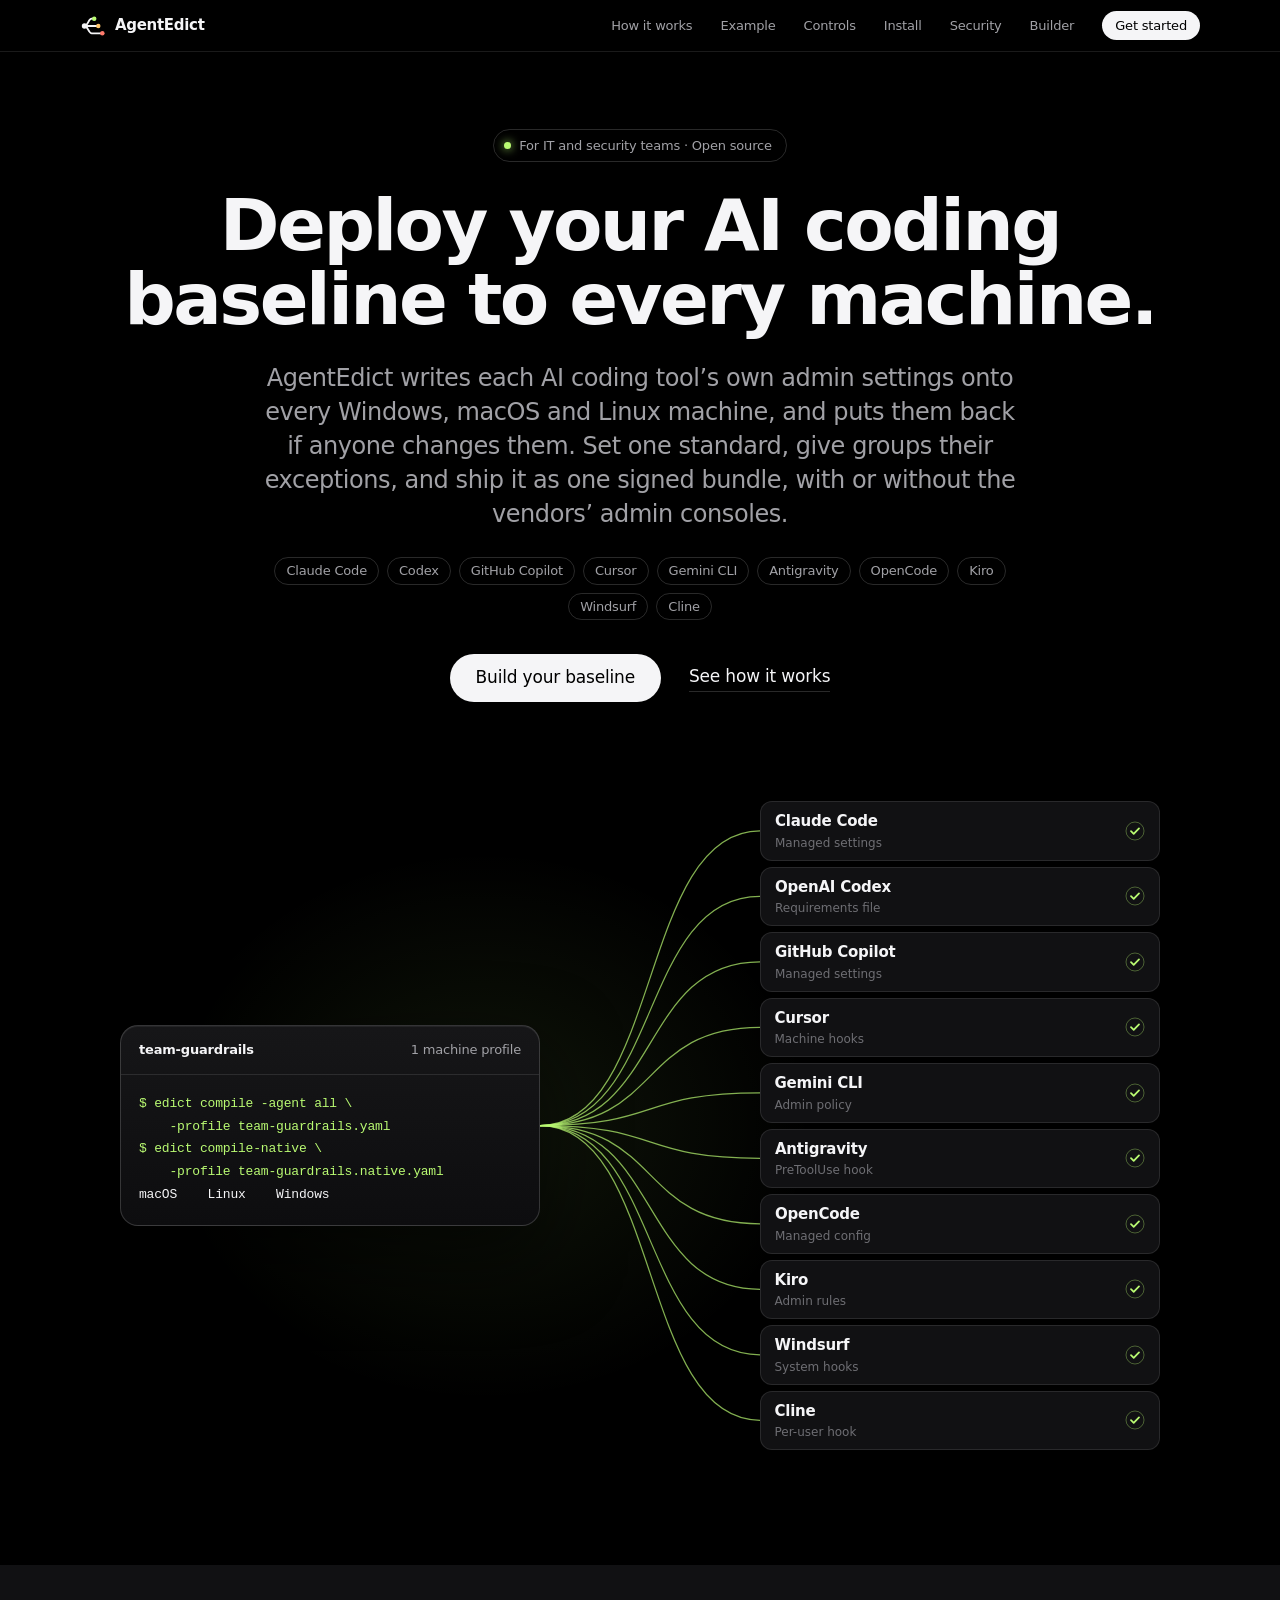
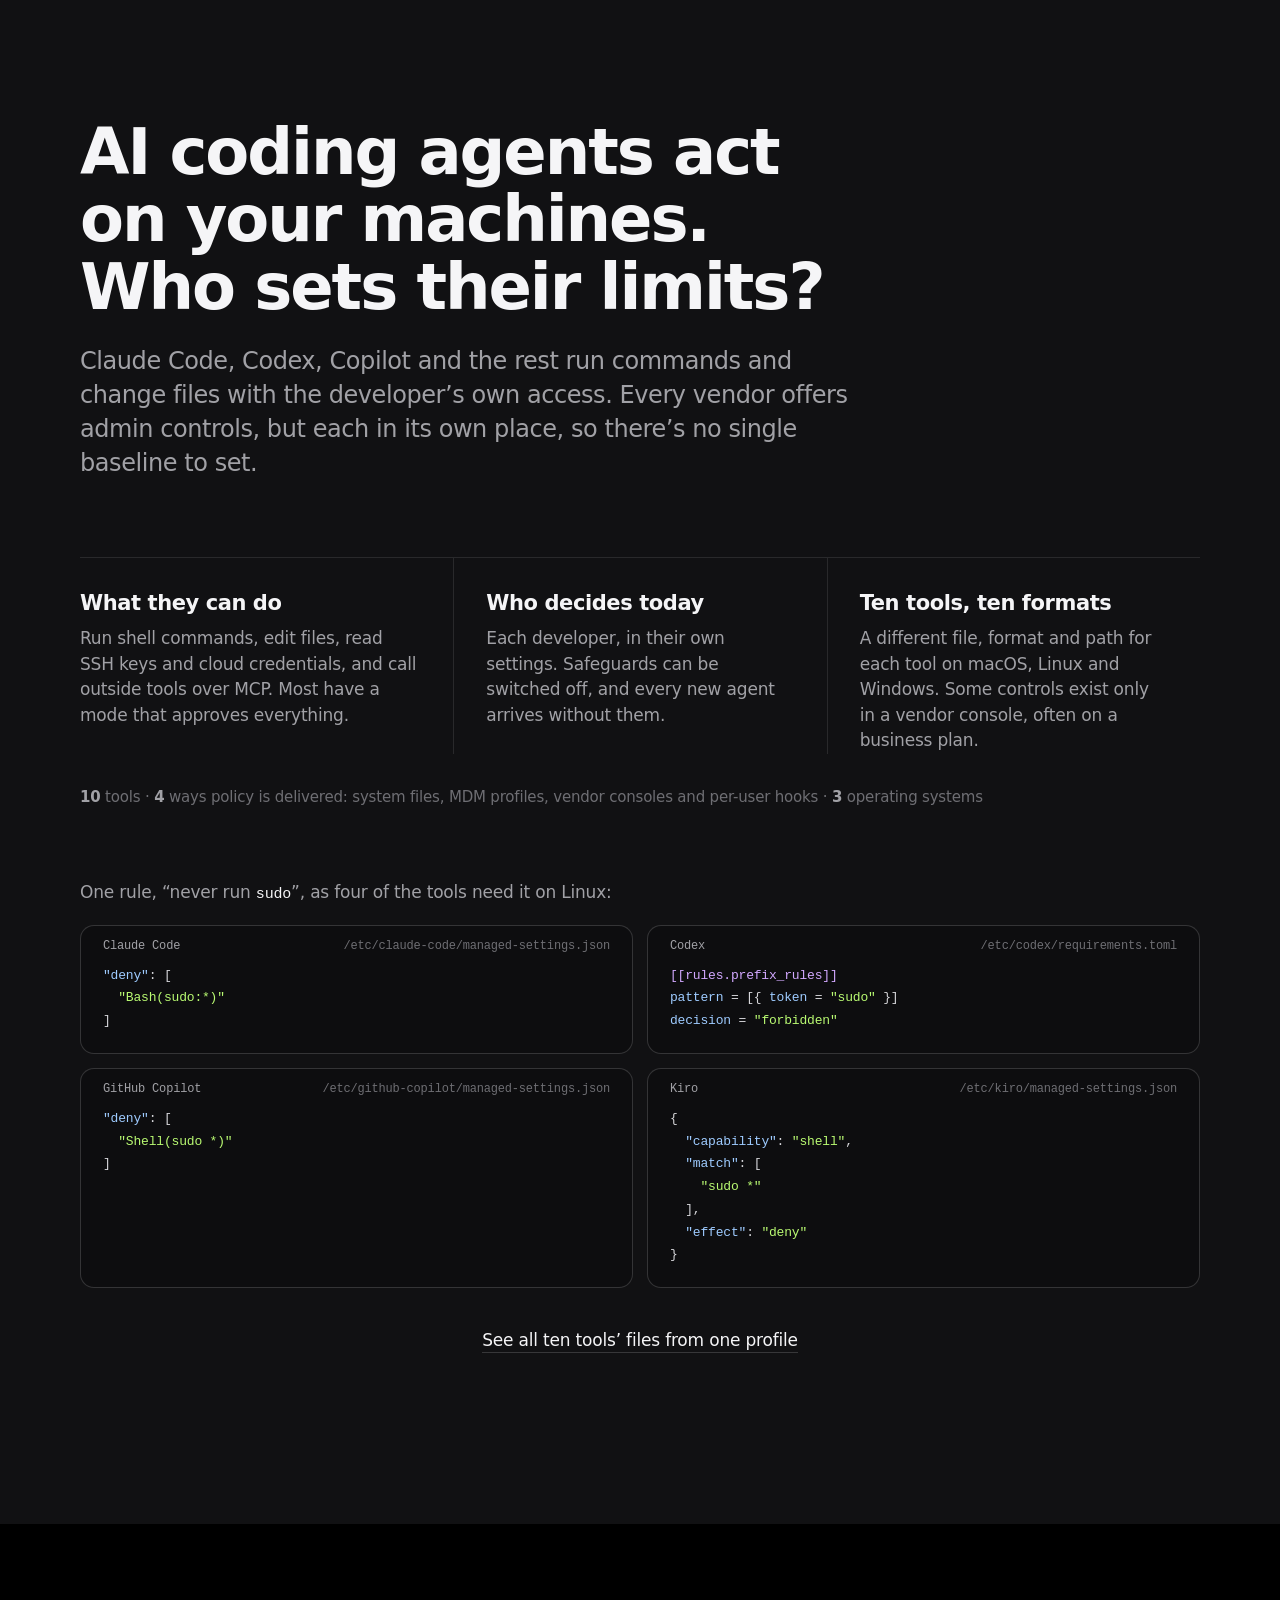
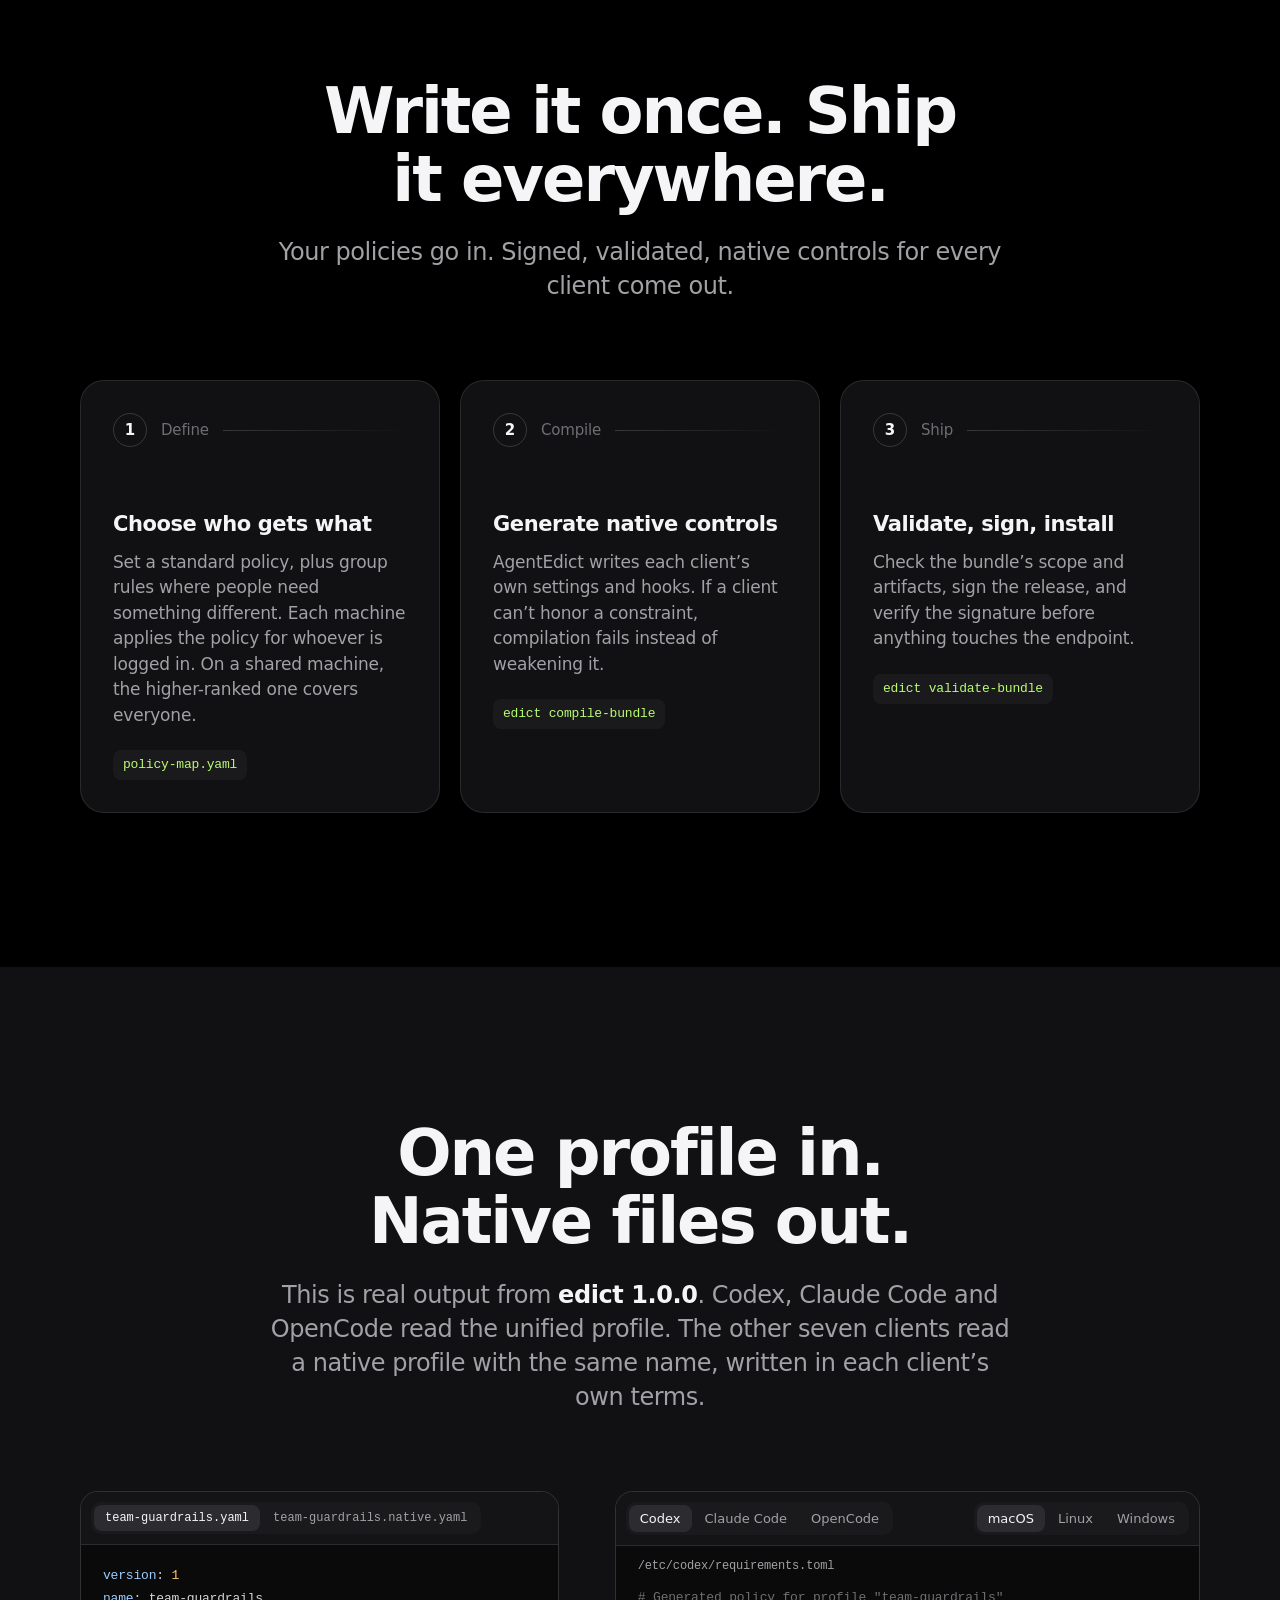
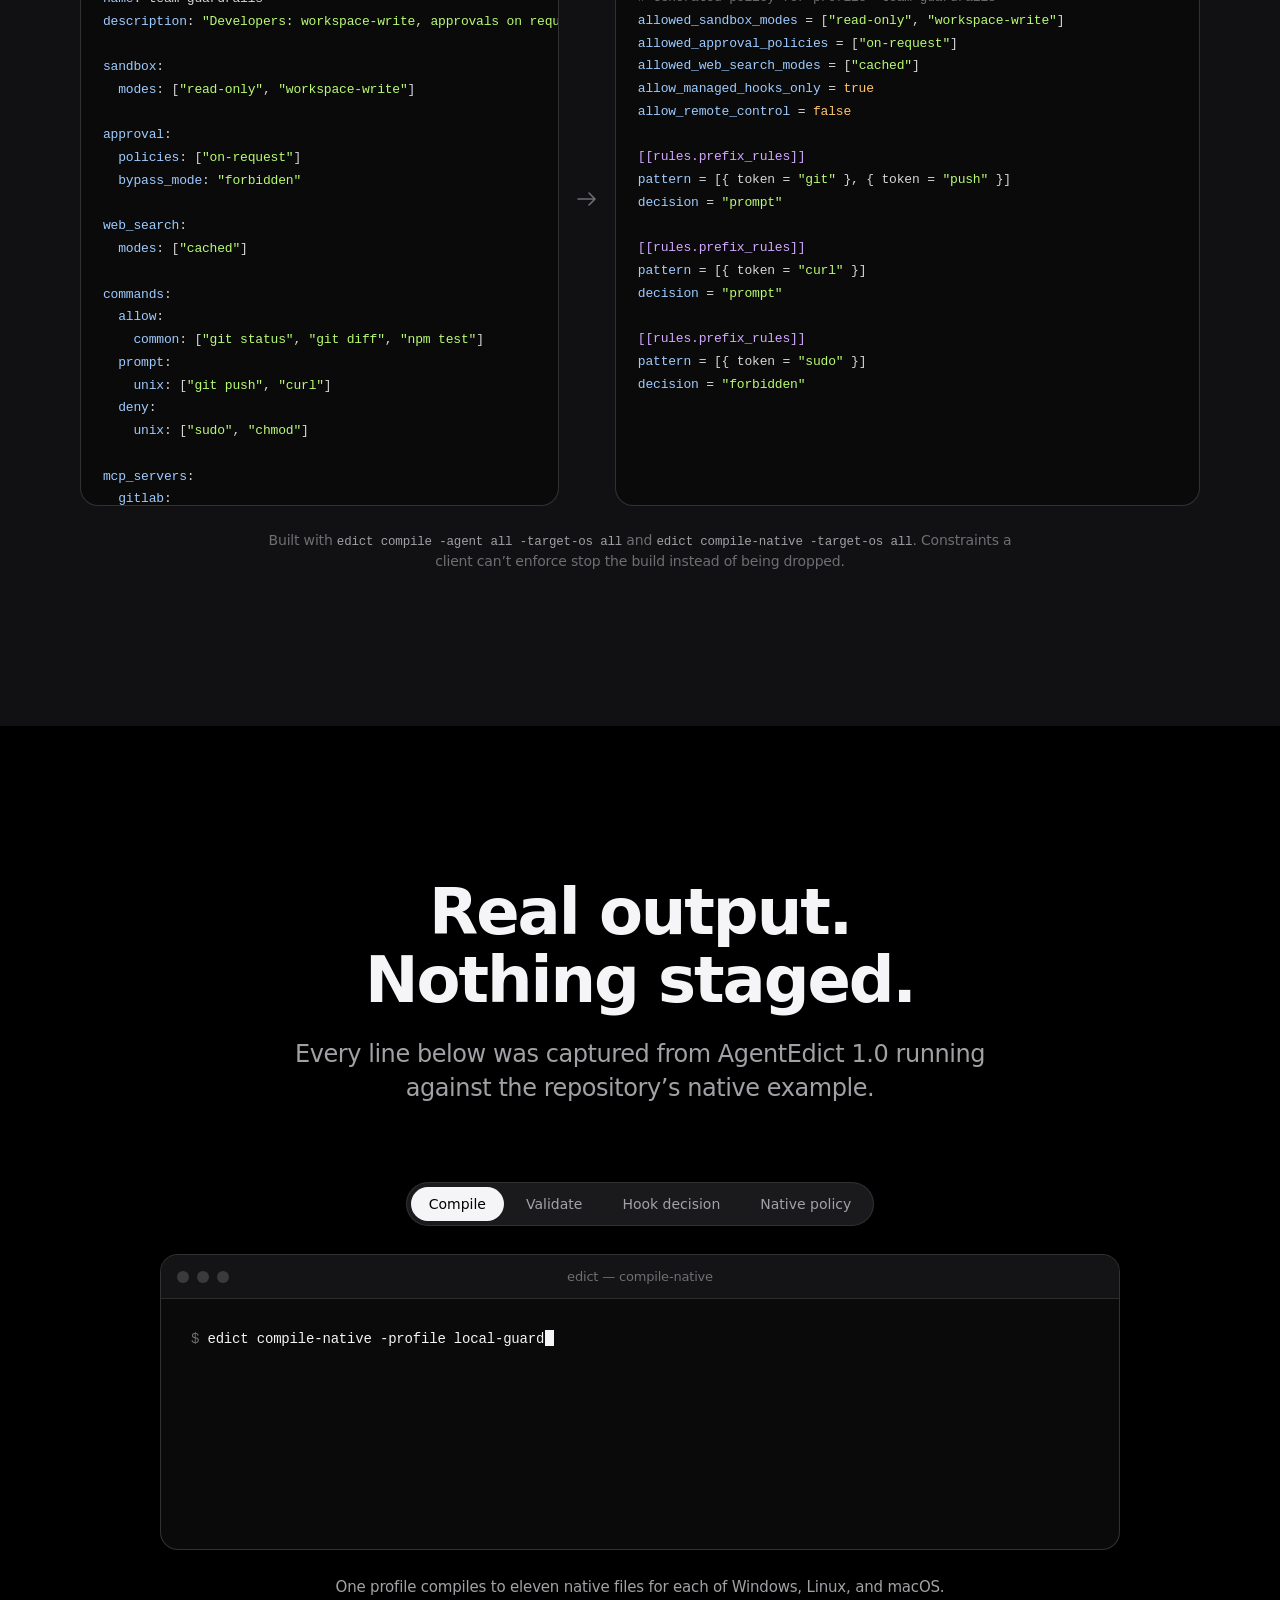
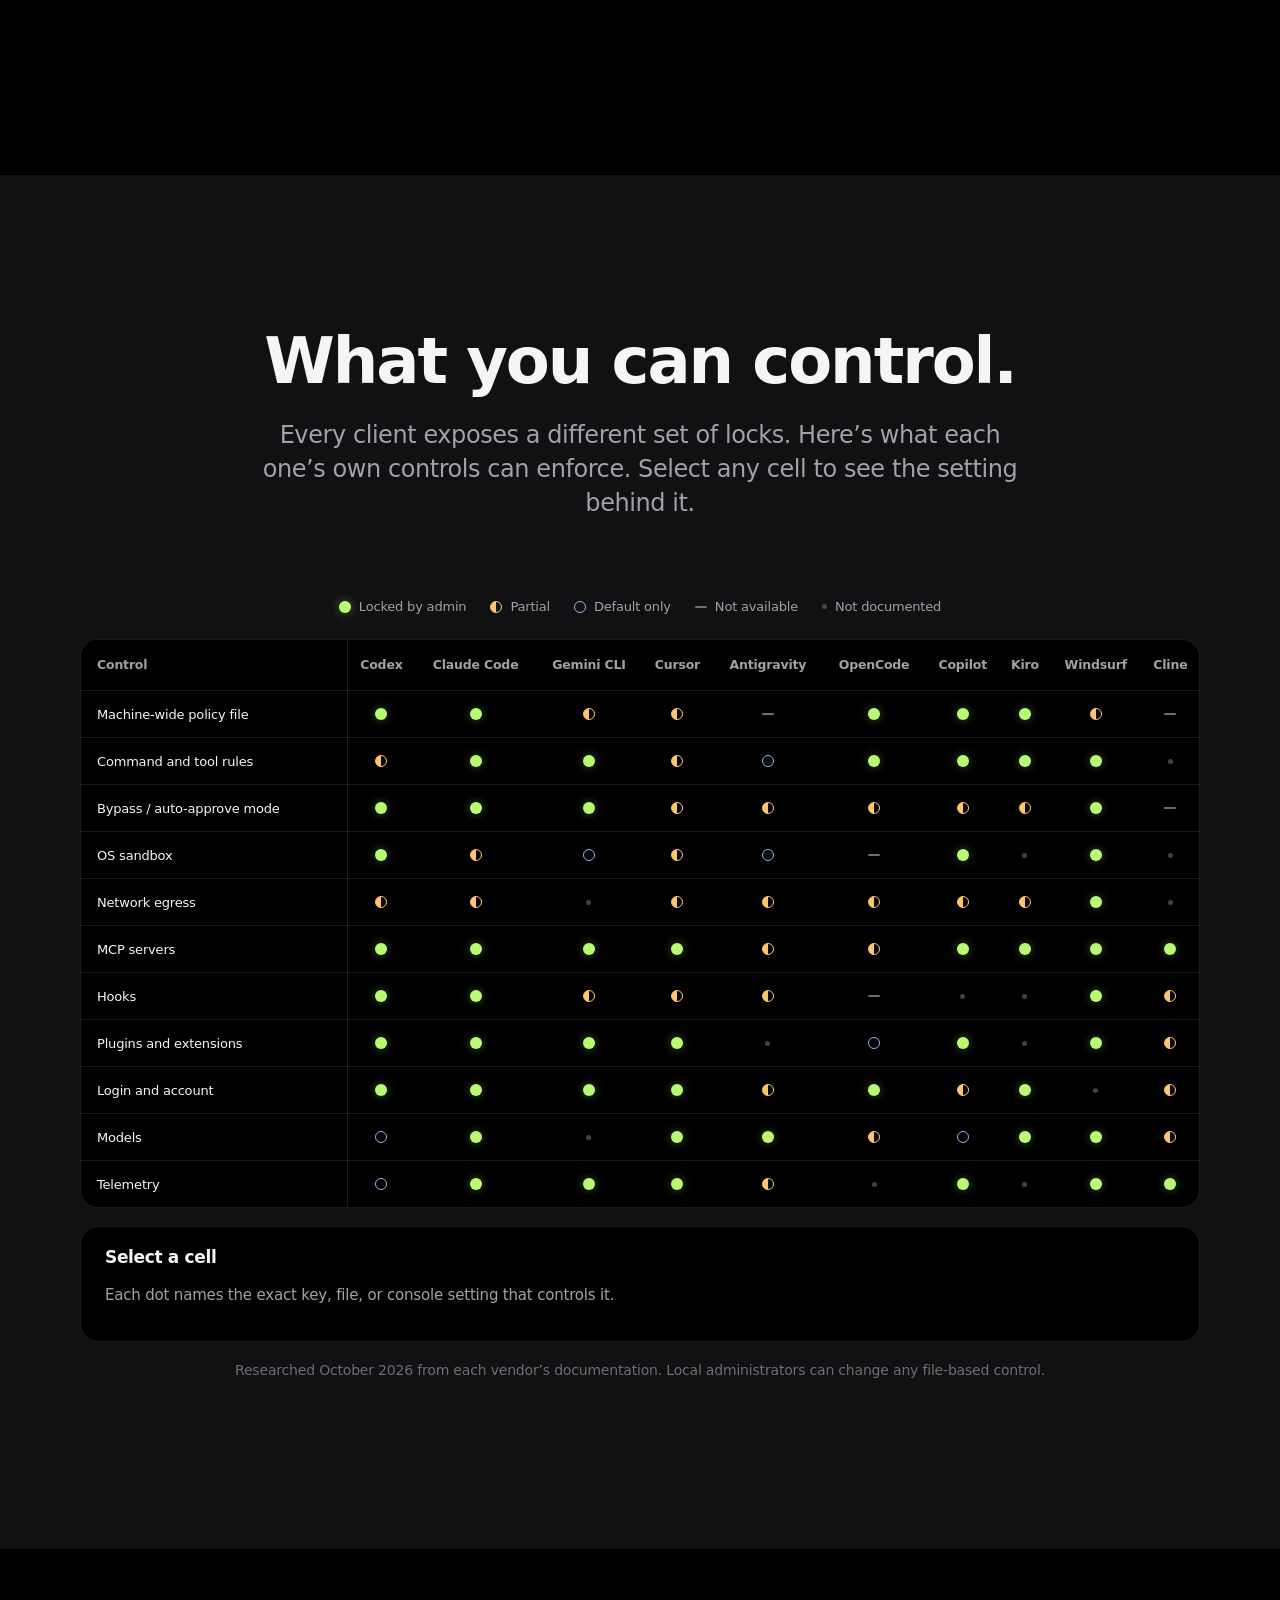
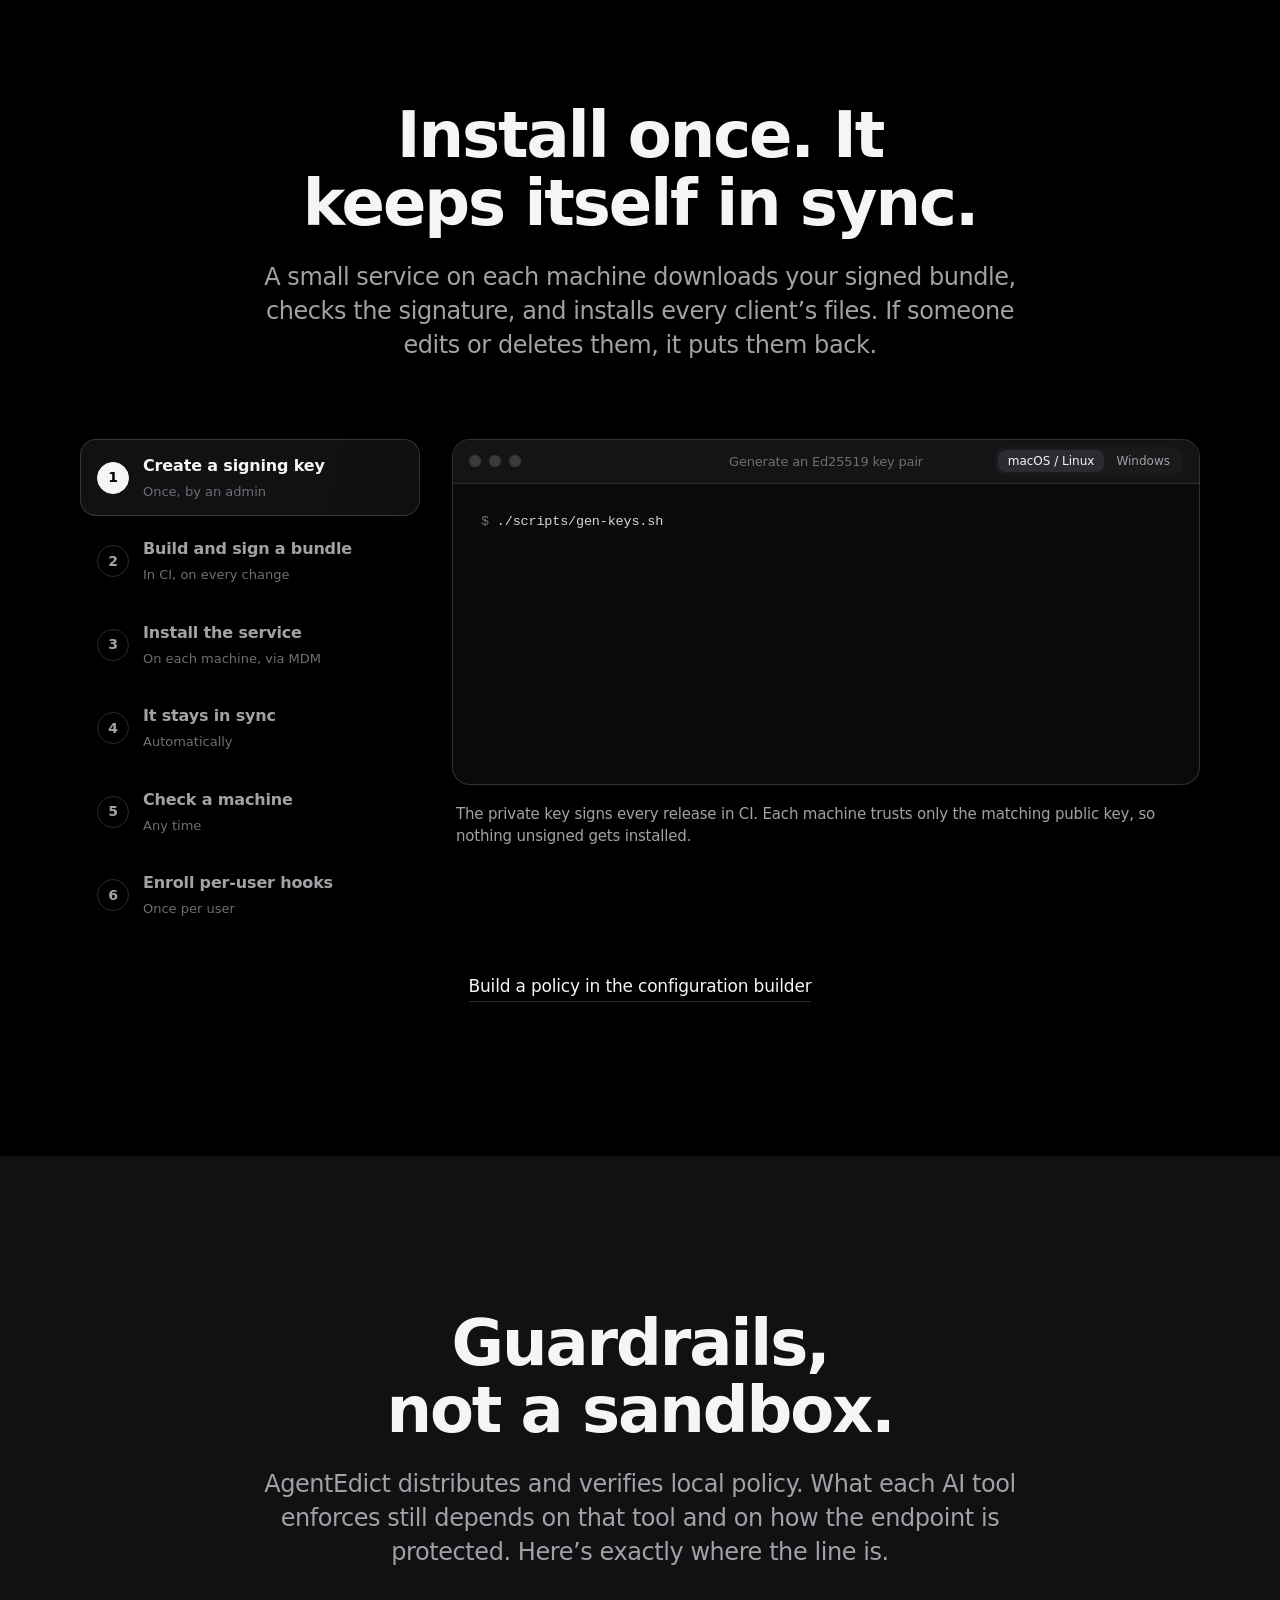
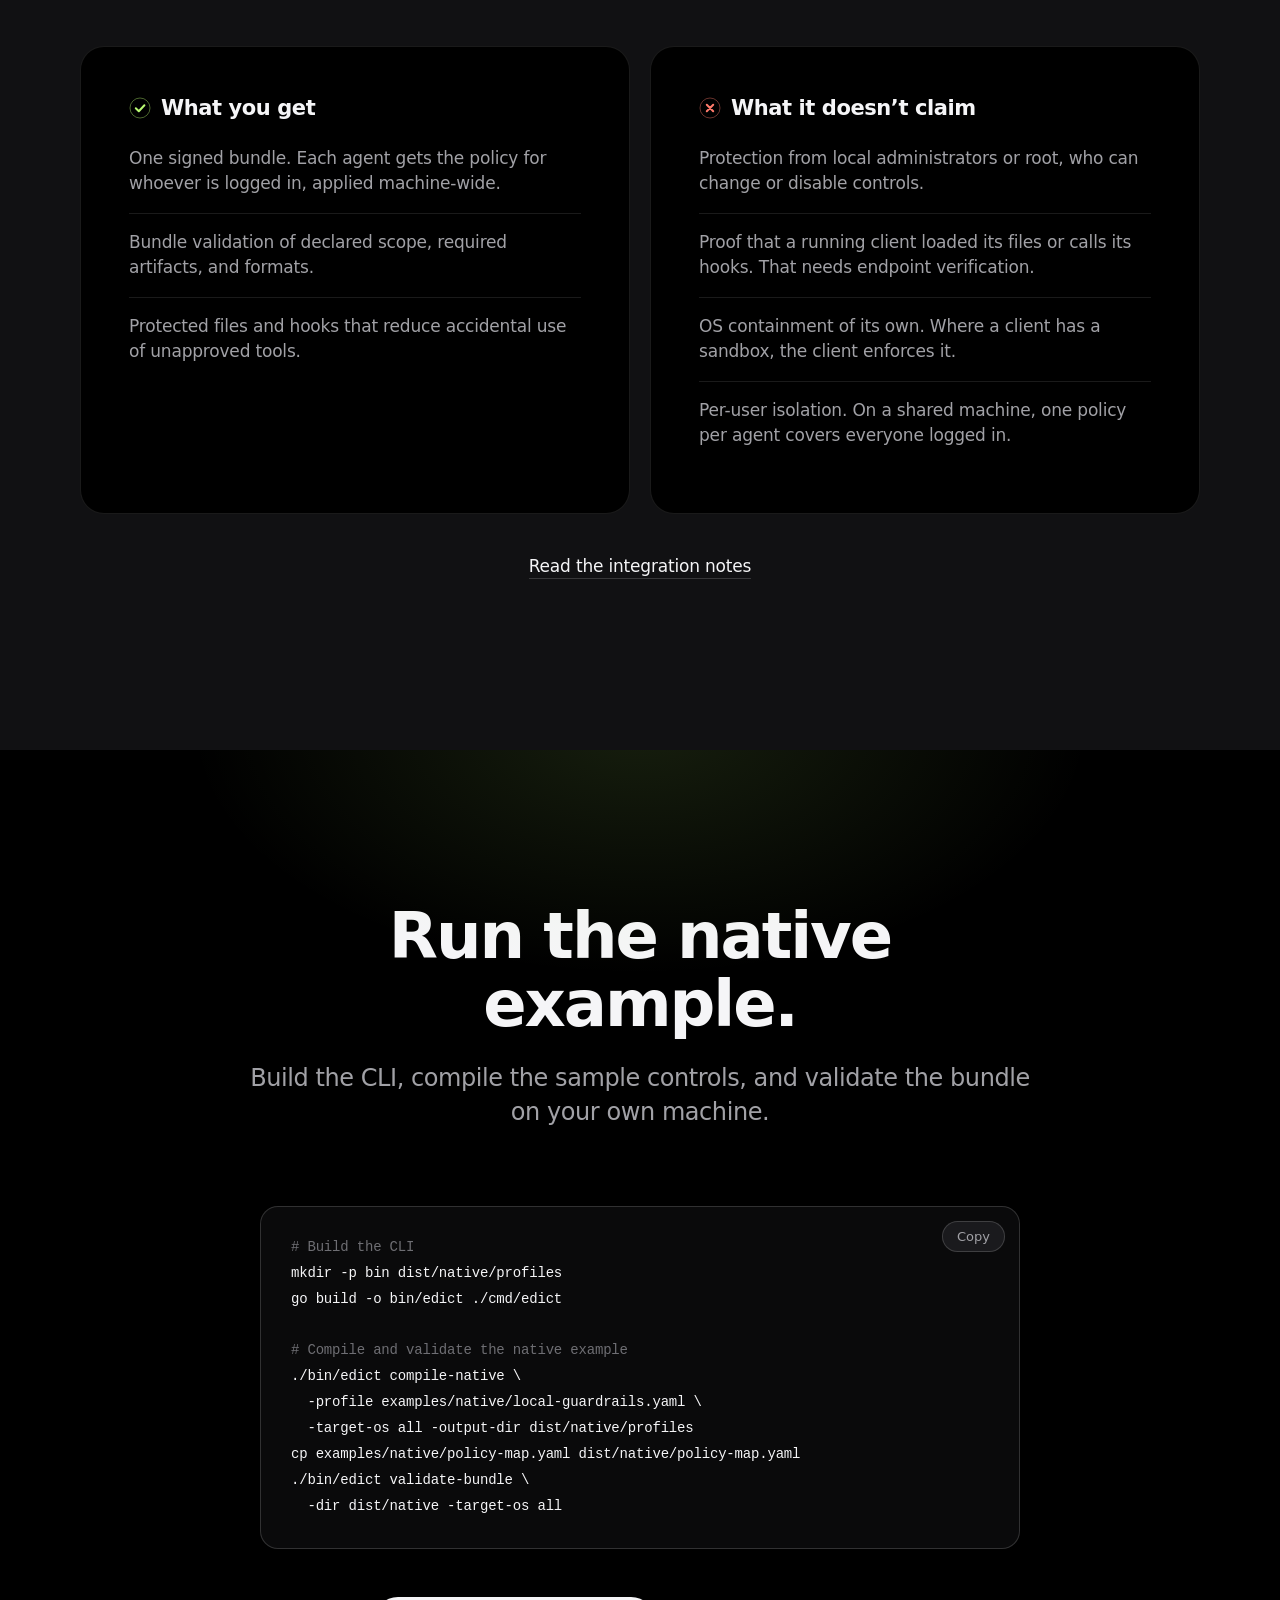
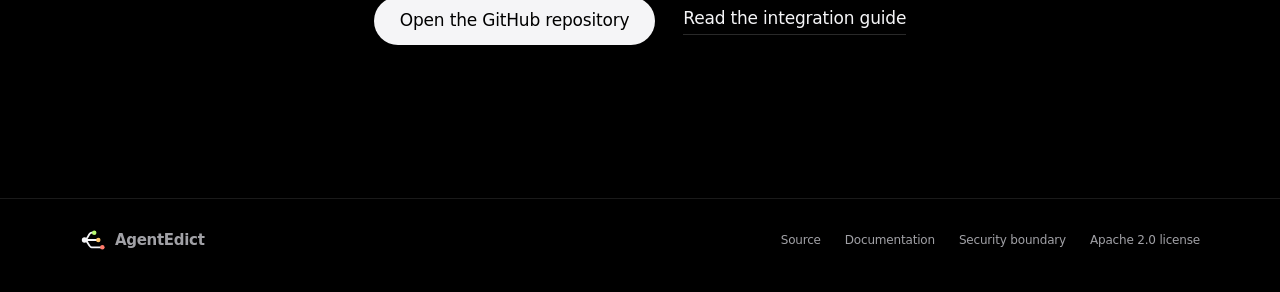
==== public/index.html @ cd72c4ee "AgentEdict 1.0.0 Deploy your AI coding baseline to every machine. AgentEdict compiles one signed pol" ====
<!doctype html>
<html lang="en">
<head>
  <meta charset="utf-8">
  <meta name="viewport" content="width=device-width, initial-scale=1">
  <meta name="theme-color" content="#000000">
  <meta name="color-scheme" content="dark">
  <meta name="description" content="AgentEdict deploys your AI coding baseline to every machine. It writes the admin settings for Claude Code, Codex, GitHub Copilot, Cursor, Gemini CLI, Antigravity, OpenCode, Kiro, Windsurf and Cline on Windows, macOS and Linux, and puts them back if anyone changes them. Open source.">
  <link rel="icon" href="assets/favicon.svg" type="image/svg+xml">
  <link rel="icon" href="assets/favicon-32.png" sizes="32x32" type="image/png">
  <link rel="apple-touch-icon" href="assets/apple-touch-icon.png">
  <title>AgentEdict — Deploy your AI coding baseline to every machine</title>
  <style>
    :root {
      --bg: #000;
      --surface: #111113;
      --surface-2: #1a1a1d;
      --text: #f5f5f7;
      --text-2: #a1a1a6;
      --text-3: #6e6e73;
      --line: rgba(255,255,255,.1);
      --line-2: rgba(255,255,255,.16);
      --allow: #b9fa72;
      --deny: #ff7a6b;
      --hook: #ffc56b;
      --max: 1120px;
      --sans: -apple-system, BlinkMacSystemFont, "SF Pro Display", "SF Pro Text", "Segoe UI Variable Display", "Segoe UI", system-ui, Roboto, "Helvetica Neue", sans-serif;
      --mono: ui-monospace, "SF Mono", SFMono-Regular, "Cascadia Code", Menlo, Consolas, monospace;
      --ease: cubic-bezier(.22,.61,.36,1);
    }
    *, *::before, *::after { box-sizing: border-box; }
    html { scroll-behavior: smooth; -webkit-text-size-adjust: 100%; }
    body { margin: 0; background: var(--bg); color: var(--text); font: 17px/1.5 var(--sans); letter-spacing: -.011em; -webkit-font-smoothing: antialiased; -moz-osx-font-smoothing: grayscale; }
    a { color: inherit; }
    ::selection { background: var(--allow); color: #000; }
    :focus-visible { outline: 2px solid var(--allow); outline-offset: 3px; border-radius: 6px; }
    .wrap { width: min(var(--max), calc(100% - 48px)); margin-inline: auto; }
    section { scroll-margin-top: 52px; }

    /* Nav */
    .nav { position: sticky; top: 0; z-index: 50; height: 52px; background: rgba(0,0,0,.72); -webkit-backdrop-filter: saturate(180%) blur(20px); backdrop-filter: saturate(180%) blur(20px); border-bottom: 1px solid var(--line); }
    .nav .wrap { height: 100%; display: flex; align-items: center; justify-content: space-between; gap: 24px; }
    .brand { display: inline-flex; align-items: center; gap: 9px; font-size: 15px; font-weight: 600; letter-spacing: -.02em; text-decoration: none; }
    .mark { width: 26px; height: 26px; flex: none; }
    .nav-links { display: flex; align-items: center; gap: 28px; font-size: 13px; }
    .nav-links a { color: var(--text-2); text-decoration: none; transition: color .2s; }
    .nav-links a:hover { color: var(--text); }
    .nav-links .pill-sm { color: #000; background: var(--text); padding: 5px 13px; border-radius: 980px; font-weight: 500; }
    .nav-links .pill-sm:hover { color: #000; background: #fff; }

    /* Buttons */
    .actions { display: flex; flex-wrap: wrap; align-items: center; justify-content: center; gap: 14px 28px; }
    .pill { display: inline-flex; align-items: center; justify-content: center; min-height: 48px; padding: 0 26px; border-radius: 980px; background: var(--text); color: #000; font-size: 17px; font-weight: 500; text-decoration: none; transition: background .2s, transform .2s var(--ease); }
    .pill:hover { background: #fff; transform: scale(1.02); }
    .link { color: var(--text); font-size: 17px; text-decoration: none; border-bottom: 1px solid var(--line-2); padding-bottom: 2px; transition: border-color .2s; }
    .link:hover { border-color: var(--text); }
    .inst-more { margin-top: 40px; }

    /* Type */
    h1, h2, h3 { margin: 0; font-weight: 700; text-wrap: balance; }
    .lede { text-wrap: pretty; }
    h1 { font-size: clamp(44px, 7.4vw, 88px); line-height: 1.03; letter-spacing: -.035em; }
    h2 { font-size: clamp(36px, 5.4vw, 64px); line-height: 1.06; letter-spacing: -.032em; }
    h3 { font-size: 21px; line-height: 1.25; letter-spacing: -.02em; font-weight: 600; }
    .lede { color: var(--text-2); font-size: clamp(19px, 2vw, 24px); line-height: 1.42; letter-spacing: -.018em; font-weight: 400; }
    .lede strong { color: var(--text); font-weight: 600; }
    .center { text-align: center; }
    .center .lede { margin-inline: auto; }

    /* Hero */
    .hero { padding: clamp(40px, 6vw, 80px) 0 clamp(64px, 9vw, 112px); text-align: center; overflow: hidden; }
    .tag { display: inline-flex; align-items: center; gap: 8px; margin-bottom: 26px; padding: 6px 14px 6px 10px; border: 1px solid var(--line-2); border-radius: 980px; color: var(--text-2); font-size: 13px; text-decoration: none; transition: border-color .2s, color .2s; }
    .tag:hover { color: var(--text); border-color: rgba(255,255,255,.32); }
    .tag i { width: 7px; height: 7px; border-radius: 50%; background: var(--allow); box-shadow: 0 0 10px var(--allow); }
    .hero h1 { max-width: 1080px; margin: 0 auto; font-size: clamp(40px, 6vw, 72px); }
    .hero .lede { max-width: 760px; margin: 24px auto 26px; }
    .tools { display: flex; flex-wrap: wrap; justify-content: center; gap: 8px; max-width: 760px; margin: 0 auto 34px; padding: 0; list-style: none; }
    .tools li { padding: 3px 11px; border: 1px solid var(--line-2); border-radius: 980px; color: var(--text-2); font-size: 13px; }

    /* Fan-out */
    .fan { position: relative; display: grid; grid-template-columns: minmax(0, 1.05fr) minmax(90px, .55fr) minmax(0, 1fr); align-items: stretch; max-width: 1040px; margin: clamp(64px, 8vw, 96px) auto 0; text-align: left; }
    .fan::before { content: ""; position: absolute; inset: -10% 20% -10% -10%; z-index: -1; background: radial-gradient(closest-side, rgba(185,250,114,.09), transparent 70%); pointer-events: none; }
    .src { align-self: center; border: 1px solid var(--line-2); border-radius: 18px; background: linear-gradient(180deg, #161618, #0d0d0f); box-shadow: 0 30px 80px rgba(0,0,0,.6), inset 0 1px 0 rgba(255,255,255,.06); overflow: hidden; }
    .src-head { display: flex; align-items: center; justify-content: space-between; padding: 14px 18px; border-bottom: 1px solid var(--line); font-size: 13px; color: var(--text-2); }
    .src-head b { color: var(--text); font-weight: 600; }
    .src pre { margin: 0; padding: 18px; font: 13px/1.75 var(--mono); color: var(--text-2); white-space: pre-wrap; word-break: break-word; }
    .src .c { color: var(--allow); }
    .src .o { color: var(--text); }
    .lines-box { position: relative; min-width: 0; }
    .lines { position: absolute; inset: 0; width: 100%; height: 100%; overflow: visible; }
    .lines path { fill: none; stroke: rgba(185,250,114,.7); stroke-width: 1.25; stroke-dasharray: 1; stroke-dashoffset: 1; }
    .targets { list-style: none; margin: 0; padding: 0; display: grid; grid-template-rows: repeat(10, 1fr); }
    .targets li { display: flex; align-items: center; justify-content: space-between; gap: 12px; margin: 3px 0; padding: 8px 14px; border: 1px solid var(--line); border-radius: 12px; background: var(--surface); opacity: .25; transform: translateX(-6px); }
    .targets .name { font-size: 15px; font-weight: 600; letter-spacing: -.015em; }
    .targets .via { display: block; color: var(--text-3); font-size: 12px; font-weight: 400; letter-spacing: 0; margin-top: 1px; }
    .ok { width: 20px; height: 20px; flex: none; color: var(--allow); opacity: 0; transform: scale(.6); }
    .play .lines path { animation: draw 1s var(--ease) forwards; animation-delay: calc(.35s + var(--i) * .06s); }
    .play .targets li { animation: lift .6s var(--ease) forwards; animation-delay: calc(.85s + var(--i) * .06s); }
    .play .ok { animation: pop .45s var(--ease) forwards; animation-delay: calc(1.1s + var(--i) * .06s); }
    @keyframes draw { to { stroke-dashoffset: 0; } }
    @keyframes lift { to { opacity: 1; transform: none; } }
    @keyframes pop { to { opacity: 1; transform: none; } }
    .fan-note { margin: 22px 0 0; color: var(--text-3); font-size: 13px; text-align: center; }

    /* Sections */
    .sec { padding: clamp(88px, 12vw, 160px) 0; }
    .sec.alt { background: var(--surface); }
    .sec-head { max-width: 780px; margin-bottom: clamp(48px, 6vw, 80px); }
    .sec-head.center { margin-inline: auto; }
    .sec-head .lede { margin-top: 22px; }

    /* Problem */
    .trio { display: grid; grid-template-columns: repeat(3, 1fr); gap: 0; border-top: 1px solid var(--line); }
    .trio div { padding: 32px 32px 0 0; }
    .trio div + div { padding-left: 32px; border-left: 1px solid var(--line); }
    .trio p { margin: 10px 0 0; color: var(--text-2); font-size: 17px; }
    .stats { margin: 32px 0 0; color: var(--text-3); font-size: 15px; }
    .stats b { color: var(--text-2); font-weight: 600; }
    .ways { margin-top: clamp(48px, 6vw, 72px); }
    .ways-head { margin: 0 0 18px; color: var(--text-2); font-size: 17px; }
    .ways-head code { font-family: var(--mono); font-size: 15px; color: var(--text); }
    .ways-grid { display: grid; grid-template-columns: repeat(2, minmax(0, 1fr)); gap: 14px; }
    .way { min-width: 0; border: 1px solid var(--line-2); border-radius: 14px; background: #0d0d0f; overflow: hidden; }
    .way .file-head { flex-wrap: wrap; }
    .way .file-head b { flex: none; word-break: normal; }
    .way .file-head span { min-width: 0; text-align: right; }
    .way .code-view { padding-top: 10px; max-height: none; }

    /* Steps */
    .steps { display: grid; grid-template-columns: repeat(3, 1fr); gap: 20px; counter-reset: s; }
    .step { position: relative; padding: 32px; border-radius: 24px; background: var(--surface); border: 1px solid var(--line); }
    .step-n { display: flex; align-items: center; gap: 14px; margin-bottom: 64px; color: var(--text-3); font-size: 15px; font-weight: 500; }
    .step-n b { display: grid; place-items: center; width: 34px; height: 34px; border-radius: 50%; border: 1px solid var(--line-2); color: var(--text); font-weight: 600; }
    .step-n::after { content: ""; flex: 1; height: 1px; background: linear-gradient(90deg, var(--line-2), transparent); }
    .step p { margin: 12px 0 22px; color: var(--text-2); font-size: 17px; }
    .step code { display: inline-block; padding: 6px 10px; border-radius: 8px; background: var(--surface-2); color: var(--allow); font: 13px/1.4 var(--mono); }

    /* Terminal showcase */
    .tabs { display: inline-flex; flex-wrap: wrap; justify-content: center; gap: 4px; padding: 4px; margin: 0 auto 28px; border-radius: 980px; background: var(--surface-2); border: 1px solid var(--line); }
    .tabs button { appearance: none; border: 0; padding: 9px 18px; border-radius: 980px; background: transparent; color: var(--text-2); font: 500 14px var(--sans); cursor: pointer; transition: color .2s, background .25s var(--ease); }
    .tabs button:hover { color: var(--text); }
    .tabs button[aria-selected="true"] { background: var(--text); color: #000; }
    .tabs-wrap { text-align: center; }
    .term { max-width: 960px; margin: 0 auto; border-radius: 18px; border: 1px solid var(--line-2); background: #0a0a0b; box-shadow: 0 40px 100px rgba(0,0,0,.7), inset 0 1px 0 rgba(255,255,255,.05); overflow: hidden; text-align: left; }
    .term-bar { position: relative; display: flex; align-items: center; height: 44px; padding: 0 16px; border-bottom: 1px solid var(--line); background: #141416; }
    .dots { display: flex; gap: 8px; }
    .dots i { width: 12px; height: 12px; border-radius: 50%; background: #3a3a3d; }
    .term-title { position: absolute; inset: 0; display: grid; place-items: center; color: var(--text-3); font-size: 13px; pointer-events: none; }
    .term-body { margin: 0; min-height: 250px; padding: 28px 30px 32px; font: 14px/1.85 var(--mono); color: #d6d6da; white-space: pre-wrap; word-break: break-word; overflow-x: auto; }
    .term-body .p { color: var(--text-3); user-select: none; }
    .term-body .cmd { color: var(--text); }
    .term-body .ok { color: var(--allow); opacity: 1; transform: none; width: auto; height: auto; display: inline; }
    .term-body .deny { color: var(--deny); }
    .term-body .k { color: #9ecbff; }
    .term-body .s { color: var(--allow); }
    .caret { display: inline-block; width: .6em; height: 1.15em; margin-left: 1px; vertical-align: -.2em; background: var(--text); animation: blink 1s steps(1) infinite; }
    @keyframes blink { 50% { opacity: 0; } }
    .term-cap { max-width: 640px; margin: 26px auto 0; color: var(--text-2); font-size: 15px; text-align: center; min-height: 3em; }

    /* Clients */
    .clients { border-top: 1px solid var(--line); }
    .client { display: grid; grid-template-columns: 220px 1fr 1fr; gap: 32px; padding: 30px 0; border-bottom: 1px solid var(--line); }
    .client h3 { font-size: 21px; }
    .chip { display: inline-flex; align-items: center; gap: 7px; margin-top: 8px; color: var(--text-2); font-size: 13px; }
    .chip::before { content: ""; width: 7px; height: 7px; border-radius: 50%; background: var(--allow); }
    .chip.hook::before { background: var(--hook); }
    .client p { margin: 0; color: var(--text-2); font-size: 16px; }
    .client p.does { color: var(--text); }
    .client .limit { color: var(--text-3); }
    .client .limit::before { content: "Limit  "; color: var(--text-2); font-weight: 500; white-space: pre; }
    .legend { display: flex; gap: 22px; margin-top: 22px; }

    /* Boundary */
    .split { display: grid; grid-template-columns: 1fr 1fr; gap: 20px; }
    .panel { padding: clamp(28px, 4vw, 48px); border-radius: 24px; border: 1px solid var(--line); background: var(--bg); }
    .panel h3 { display: flex; align-items: center; gap: 10px; margin-bottom: 24px; }
    .panel h3 svg { width: 22px; height: 22px; }
    .panel ul { list-style: none; margin: 0; padding: 0; }
    .panel li { padding: 16px 0; border-top: 1px solid var(--line); color: var(--text-2); font-size: 17px; }
    .panel li:first-child { border-top: 0; padding-top: 0; }
    .yes h3 svg { color: var(--allow); }
    .no h3 svg { color: var(--deny); }
    .more { margin-top: 40px; text-align: center; }

    /* Start */
    .start { position: relative; overflow: hidden; }
    .start::before { content: ""; position: absolute; left: 50%; top: 0; width: 900px; height: 500px; transform: translate(-50%, -55%); background: radial-gradient(closest-side, rgba(185,250,114,.12), transparent); pointer-events: none; }
    .code { position: relative; max-width: 760px; margin: 0 auto 48px; border-radius: 18px; border: 1px solid var(--line-2); background: #0a0a0b; text-align: left; }
    .code pre { margin: 0; padding: 28px 30px; overflow-x: auto; font: 14px/1.85 var(--mono); color: var(--text); }
    .code .cm { color: var(--text-3); }
    .copy { position: absolute; top: 14px; right: 14px; padding: 7px 14px; border: 1px solid var(--line-2); border-radius: 980px; background: var(--surface-2); color: var(--text-2); font: 500 13px var(--sans); cursor: pointer; transition: color .2s, border-color .2s; }
    .copy:hover { color: var(--text); border-color: rgba(255,255,255,.3); }


    /* Example: YAML to native files */
    .xform { display: grid; grid-template-columns: minmax(0, .9fr) 56px minmax(0, 1.1fr); align-items: stretch; }
    .pane { min-width: 0; display: flex; flex-direction: column; border: 1px solid var(--line-2); border-radius: 18px; background: #0a0a0b; overflow: hidden; }
    .pane-bar { display: flex; flex-wrap: wrap; align-items: center; justify-content: space-between; gap: 10px; padding: 10px; border-bottom: 1px solid var(--line); background: #141416; }
    .seg { display: inline-flex; flex-wrap: wrap; gap: 2px; padding: 3px; border-radius: 10px; background: var(--surface-2); }
    .seg button { appearance: none; border: 0; padding: 6px 11px; border-radius: 8px; background: transparent; color: var(--text-2); font: 500 13px var(--sans); cursor: pointer; transition: color .2s, background .2s; }
    .seg button:hover { color: var(--text); }
    .seg button[aria-selected="true"] { background: #2c2c30; color: var(--text); }
    .seg.files button { font-family: var(--mono); font-size: 12px; }
    .code-view { margin: 0; padding: 20px 22px; overflow: auto; max-height: 560px; font: 13px/1.75 var(--mono); color: #d6d6da; white-space: pre; tab-size: 2; }
    .code-view .k { color: #9ecbff; } .code-view .s { color: var(--allow); } .code-view .n { color: var(--hook); } .code-view .c { color: var(--text-3); } .code-view .h { color: #d2a8ff; }
    .file + .file { border-top: 1px solid var(--line); }
    .file-head { display: flex; align-items: center; justify-content: space-between; gap: 10px; padding: 12px 22px 0; color: var(--text-3); font: 12px/1.4 var(--mono); word-break: break-all; }
    .file-head b { color: var(--text-2); font-weight: 500; }
    .file-head .who { flex: none; padding: 2px 8px; border-radius: 980px; border: 1px solid var(--line-2); font-family: var(--sans); color: var(--hook); }
    .file .code-view { max-height: 420px; padding-top: 12px; }
    .xarrow { display: grid; place-items: center; color: var(--text-3); }
    .xarrow svg { width: 28px; height: 28px; }
    .xform-note { max-width: 760px; margin: 24px auto 0; color: var(--text-3); font-size: 14px; text-align: center; }
    .xform-note code { font: 12.5px var(--mono); color: var(--text-2); }

    /* Controls matrix */
    .mx-wrap { overflow-x: auto; border: 1px solid var(--line); border-radius: 18px; background: var(--bg); }
    .mx { width: 100%; min-width: 980px; border-collapse: collapse; font-size: 13px; }
    .mx th, .mx td { padding: 0; border-bottom: 1px solid var(--line); text-align: center; }
    .mx thead th { padding: 16px 6px; color: var(--text-2); font-weight: 600; font-size: 12.5px; white-space: nowrap; }
    .mx tbody th { position: sticky; left: 0; z-index: 1; padding: 0 16px; background: var(--bg); text-align: left; font-weight: 500; white-space: nowrap; border-right: 1px solid var(--line); }
    .mx thead th:first-child { position: sticky; left: 0; z-index: 2; background: var(--bg); text-align: left; padding-left: 16px; border-right: 1px solid var(--line); }
    .mx tbody tr:last-child > * { border-bottom: 0; }
    .gl { appearance: none; display: grid; place-items: center; width: 100%; height: 46px; border: 0; background: transparent; cursor: pointer; transition: background .15s; }
    .gl:hover, .gl[aria-pressed="true"] { background: var(--surface-2); }
    .gl i { display: block; width: 12px; height: 12px; border-radius: 50%; }
    .gl.lock i { background: var(--allow); box-shadow: 0 0 10px rgba(185,250,114,.35); }
    .gl.part i { background: linear-gradient(90deg, var(--hook) 50%, transparent 50%); border: 1.5px solid var(--hook); }
    .gl.def i { border: 1.5px solid #8fb4ff; }
    .gl.none i { width: 12px; height: 2px; border-radius: 1px; background: var(--text-3); }
    .gl.unk i { width: 5px; height: 5px; background: var(--text-3); opacity: .6; }
    .mx-key { display: flex; flex-wrap: wrap; justify-content: center; gap: 10px 24px; margin: 0 0 22px; color: var(--text-2); font-size: 13px; }
    .mx-key span { display: inline-flex; align-items: center; gap: 8px; }
    .mx-key .gl { width: auto; height: auto; cursor: default; }
    .mx-detail { min-height: 92px; margin-top: 18px; padding: 20px 24px; border: 1px solid var(--line); border-radius: 18px; background: var(--bg); color: var(--text-2); font-size: 15px; }
    .mx-detail h3 { color: var(--text); font-size: 17px; margin-bottom: 6px; }
    .mx-detail code { font: 13px var(--mono); color: var(--text); background: var(--surface-2); padding: 1px 5px; border-radius: 5px; overflow-wrap: anywhere; }
    .mx-note { margin-top: 18px; color: var(--text-3); font-size: 14px; text-align: center; }
    @media (max-width: 900px) {
      .xform { grid-template-columns: 1fr; }
      .xarrow { height: 48px; transform: rotate(90deg); }
    }


    /* Install walkthrough */
    .inst { display: grid; grid-template-columns: minmax(0, 340px) minmax(0, 1fr); gap: 32px; align-items: start; }
    .inst-steps { list-style: none; margin: 0; padding: 0; display: flex; flex-direction: column; gap: 6px; counter-reset: st; }
    .inst-steps button { appearance: none; width: 100%; display: grid; grid-template-columns: 32px minmax(0, 1fr); gap: 4px 14px; align-items: center; padding: 14px 16px; border: 1px solid transparent; border-radius: 16px; background: transparent; color: var(--text-2); font: inherit; text-align: left; cursor: pointer; transition: background .2s, color .2s, border-color .2s; }
    .inst-steps button:hover { color: var(--text); background: var(--surface); }
    .inst-steps button[aria-selected="true"] { background: var(--surface); border-color: var(--line-2); color: var(--text); }
    .inst-steps b { grid-row: span 2; display: grid; place-items: center; width: 32px; height: 32px; border-radius: 50%; border: 1px solid var(--line-2); font-size: 14px; font-weight: 600; }
    .inst-steps button[aria-selected="true"] b { background: var(--text); color: #000; border-color: var(--text); }
    .inst-steps strong { font-size: 16px; font-weight: 600; letter-spacing: -.01em; }
    .inst-steps small { font-size: 13px; color: var(--text-3); }
    .inst-pane { min-width: 0; }
    .inst-pane .term { max-width: none; }
    .inst-os { position: relative; margin-left: auto; z-index: 1; }
    .inst-os button { padding: 4px 10px; font-size: 12px; }
    .inst-code { min-height: 300px; max-height: none; white-space: pre-wrap; word-break: break-word; font-size: 13.5px; padding: 26px 28px; }
    .inst-code .p { color: var(--text-3); user-select: none; }
    .inst-cap { margin: 18px 4px 0; color: var(--text-2); font-size: 15px; }
    @media (max-width: 900px) {
      .inst { grid-template-columns: 1fr; }
      .inst-steps { flex-direction: row; overflow-x: auto; scrollbar-width: none; }
      .inst-steps li { flex: none; }
      .inst-steps button { width: auto; grid-template-columns: 28px auto; padding: 10px 14px; }
      .inst-steps b { width: 28px; height: 28px; grid-row: auto; }
      .inst-steps small { display: none; }
      .inst-pane .term-title { display: none; }
    }
    /* Footer */
    footer { padding: 28px 0 40px; border-top: 1px solid var(--line); color: var(--text-3); font-size: 12px; }
    .foot { display: flex; flex-wrap: wrap; align-items: center; justify-content: space-between; gap: 18px; }
    .foot nav { display: flex; flex-wrap: wrap; gap: 8px 24px; }
    .foot a { color: var(--text-2); text-decoration: none; }
    .foot a:hover { color: var(--text); }

    /* Responsive */
    @media (max-width: 900px) {
      .client { grid-template-columns: 1fr 1fr; gap: 10px 24px; }
      .client > div:first-child { grid-column: 1 / -1; margin-bottom: 6px; }
      .steps { grid-template-columns: 1fr; }
      .step-n { margin-bottom: 32px; }
    }
    @media (max-width: 820px) {
      .fan { grid-template-columns: 1fr; gap: 0; max-width: 560px; }
      .lines-box { display: none; }
      .src { margin-bottom: 28px; }
      .targets { grid-template-columns: 1fr 1fr; grid-template-rows: none; gap: 10px; }
      .targets li { margin: 0; }
      .trio { grid-template-columns: 1fr; border-top: 0; }
      .ways-grid { grid-template-columns: minmax(0, 1fr); }
      .trio div, .trio div + div { padding: 28px 0; border-left: 0; border-top: 1px solid var(--line); }
      .split { grid-template-columns: 1fr; }
    }
    @media (max-width: 640px) {
      .wrap { width: calc(100% - 32px); }
      .nav-links a:not(.pill-sm) { display: none; }
      .targets { grid-template-columns: 1fr; }
      .client { grid-template-columns: 1fr; }
      .term-body { min-height: 260px; padding: 20px; font-size: 12px; }
      .code pre { padding: 56px 20px 22px; font-size: 12px; }
      .tabs { flex-wrap: nowrap; max-width: 100%; overflow-x: auto; scrollbar-width: none; }
      .tabs button { flex: none; padding: 8px 13px; font-size: 13px; }
      .term-body { white-space: pre; word-break: normal; }
      .step { padding: 26px; }
    }
    @media (prefers-reduced-motion: reduce) {
      html { scroll-behavior: auto; }
      *, *::before, *::after { animation-duration: .01ms !important; animation-delay: 0s !important; transition-duration: .01ms !important; }
      .caret { animation: none; }
    }
  </style>
</head>
<body>
  <header class="nav">
    <div class="wrap">
      <a class="brand" href="#top" aria-label="AgentEdict home">
        <svg class="mark" viewBox="0 0 64 64" aria-hidden="true"><path d="M11 32C20 32 20 14 29 14H33M11 32H43M11 32C20 32 20 50 29 50H53" fill="none" stroke="#f5f5f7" stroke-width="4.5" stroke-linecap="round" stroke-linejoin="round"/><circle cx="11" cy="32" r="6.5" fill="#f5f5f7"/><circle cx="35" cy="14" r="5.5" fill="#b9fa72"/><circle cx="45" cy="32" r="5.5" fill="#ffc56b"/><circle cx="55" cy="50" r="5.5" fill="#ff7a6b"/></svg>
        AgentEdict
      </a>
      <nav class="nav-links" aria-label="Main">
        <a href="#how">How it works</a>
        <a href="#example">Example</a>
        <a href="#controls">Controls</a>
        <a href="#install">Install</a>
        <a href="#boundary">Security</a>
        <a href="builder/">Builder</a>
        <a class="pill-sm" href="#start">Get started</a>
      </nav>
    </div>
  </header>

  <main id="top">
    <section class="hero">
      <div class="wrap">
        <a class="tag" href="https://github.com/ryandunton/agent-edict"><i aria-hidden="true"></i>For IT and security teams · Open source</a>
        <h1>Deploy your AI coding baseline to every&nbsp;machine.</h1>
        <p class="lede">AgentEdict writes each AI coding tool’s own admin settings onto every Windows, macOS and Linux machine, and puts them back if anyone changes them. Set one standard, give groups their exceptions, and ship it as one signed bundle, with or without the vendors’ admin consoles.</p>
        <ul class="tools" aria-label="Supported tools">
          <li>Claude Code</li><li>Codex</li><li>GitHub Copilot</li><li>Cursor</li><li>Gemini CLI</li><li>Antigravity</li><li>OpenCode</li><li>Kiro</li><li>Windsurf</li><li>Cline</li>
        </ul>
        <div class="actions">
          <a class="pill" href="builder/">Build your baseline</a>
          <a class="link" href="#how">See how it works</a>
        </div>

        <div class="fan" id="fan" aria-label="One AgentEdict profile compiled into native controls for ten clients">
          <div class="src">
            <div class="src-head"><b>team-guardrails</b><span>1 machine profile</span></div>
<pre><span class="c">$ edict compile -agent all \
    -profile team-guardrails.yaml
$ edict compile-native \
    -profile team-guardrails.native.yaml</span>
<span class="o">macOS</span>    <span class="o">Linux</span>    <span class="o">Windows</span></pre>
          </div>
          <div class="lines-box" aria-hidden="true"><svg class="lines" id="lines"></svg></div>
          <ul class="targets">
            <li style="--i:0"><span class="name">Claude Code<span class="via">Managed settings</span></span><svg class="ok" viewBox="0 0 20 20" aria-hidden="true"><circle cx="10" cy="10" r="9" fill="none" stroke="currentColor" stroke-opacity=".35"/><path d="m6 10.2 2.7 2.6L14 7.4" fill="none" stroke="currentColor" stroke-width="1.8" stroke-linecap="round" stroke-linejoin="round"/></svg></li>
            <li style="--i:1"><span class="name">OpenAI Codex<span class="via">Requirements file</span></span><svg class="ok" viewBox="0 0 20 20" aria-hidden="true"><circle cx="10" cy="10" r="9" fill="none" stroke="currentColor" stroke-opacity=".35"/><path d="m6 10.2 2.7 2.6L14 7.4" fill="none" stroke="currentColor" stroke-width="1.8" stroke-linecap="round" stroke-linejoin="round"/></svg></li>
            <li style="--i:2"><span class="name">GitHub Copilot<span class="via">Managed settings</span></span><svg class="ok" viewBox="0 0 20 20" aria-hidden="true"><circle cx="10" cy="10" r="9" fill="none" stroke="currentColor" stroke-opacity=".35"/><path d="m6 10.2 2.7 2.6L14 7.4" fill="none" stroke="currentColor" stroke-width="1.8" stroke-linecap="round" stroke-linejoin="round"/></svg></li>
            <li style="--i:3"><span class="name">Cursor<span class="via">Machine hooks</span></span><svg class="ok" viewBox="0 0 20 20" aria-hidden="true"><circle cx="10" cy="10" r="9" fill="none" stroke="currentColor" stroke-opacity=".35"/><path d="m6 10.2 2.7 2.6L14 7.4" fill="none" stroke="currentColor" stroke-width="1.8" stroke-linecap="round" stroke-linejoin="round"/></svg></li>
            <li style="--i:4"><span class="name">Gemini CLI<span class="via">Admin policy</span></span><svg class="ok" viewBox="0 0 20 20" aria-hidden="true"><circle cx="10" cy="10" r="9" fill="none" stroke="currentColor" stroke-opacity=".35"/><path d="m6 10.2 2.7 2.6L14 7.4" fill="none" stroke="currentColor" stroke-width="1.8" stroke-linecap="round" stroke-linejoin="round"/></svg></li>
            <li style="--i:5"><span class="name">Antigravity<span class="via">PreToolUse hook</span></span><svg class="ok" viewBox="0 0 20 20" aria-hidden="true"><circle cx="10" cy="10" r="9" fill="none" stroke="currentColor" stroke-opacity=".35"/><path d="m6 10.2 2.7 2.6L14 7.4" fill="none" stroke="currentColor" stroke-width="1.8" stroke-linecap="round" stroke-linejoin="round"/></svg></li>
            <li style="--i:6"><span class="name">OpenCode<span class="via">Managed config</span></span><svg class="ok" viewBox="0 0 20 20" aria-hidden="true"><circle cx="10" cy="10" r="9" fill="none" stroke="currentColor" stroke-opacity=".35"/><path d="m6 10.2 2.7 2.6L14 7.4" fill="none" stroke="currentColor" stroke-width="1.8" stroke-linecap="round" stroke-linejoin="round"/></svg></li>
            <li style="--i:7"><span class="name">Kiro<span class="via">Admin rules</span></span><svg class="ok" viewBox="0 0 20 20" aria-hidden="true"><circle cx="10" cy="10" r="9" fill="none" stroke="currentColor" stroke-opacity=".35"/><path d="m6 10.2 2.7 2.6L14 7.4" fill="none" stroke="currentColor" stroke-width="1.8" stroke-linecap="round" stroke-linejoin="round"/></svg></li>
            <li style="--i:8"><span class="name">Windsurf<span class="via">System hooks</span></span><svg class="ok" viewBox="0 0 20 20" aria-hidden="true"><circle cx="10" cy="10" r="9" fill="none" stroke="currentColor" stroke-opacity=".35"/><path d="m6 10.2 2.7 2.6L14 7.4" fill="none" stroke="currentColor" stroke-width="1.8" stroke-linecap="round" stroke-linejoin="round"/></svg></li>
            <li style="--i:9"><span class="name">Cline<span class="via">Per-user hook</span></span><svg class="ok" viewBox="0 0 20 20" aria-hidden="true"><circle cx="10" cy="10" r="9" fill="none" stroke="currentColor" stroke-opacity=".35"/><path d="m6 10.2 2.7 2.6L14 7.4" fill="none" stroke="currentColor" stroke-width="1.8" stroke-linecap="round" stroke-linejoin="round"/></svg></li>
          </ul>
        </div>
      </div>
    </section>

    <section class="sec alt" id="problem">
      <div class="wrap">
        <div class="sec-head">
          <h2>AI coding agents act on your machines. Who sets their limits?</h2>
          <p class="lede">Claude Code, Codex, Copilot and the rest run commands and change files with the developer’s own access. Every vendor offers admin controls, but each in its own place, so there’s no single baseline to set.</p>
        </div>
        <div class="trio">
          <div><h3>What they can do</h3><p>Run shell commands, edit files, read SSH keys and cloud credentials, and call outside tools over MCP. Most have a mode that approves everything.</p></div>
          <div><h3>Who decides today</h3><p>Each developer, in their own settings. Safeguards can be switched off, and every new agent arrives without them.</p></div>
          <div><h3>Ten tools, ten formats</h3><p>A different file, format and path for each tool on macOS, Linux and Windows. Some controls exist only in a vendor console, often on a business plan.</p></div>
        </div>
        <p class="stats"><b>10</b> tools · <b>4</b> ways policy is delivered: system files, MDM profiles, vendor consoles and per-user hooks · <b>3</b> operating systems</p>
        <div class="ways">
          <p class="ways-head">One rule, “never run <code>sudo</code>”, as four of the tools need it on Linux:</p>
          <div class="ways-grid">
            <div class="way"><div class="file-head"><b>Claude Code</b><span>/etc/claude-code/managed-settings.json</span></div><pre class="code-view"><span class="k">"deny"</span>: [
  <span class="s">"Bash(sudo:*)"</span>
]</pre></div>
            <div class="way"><div class="file-head"><b>Codex</b><span>/etc/codex/requirements.toml</span></div><pre class="code-view"><span class="h">[[rules.prefix_rules]]</span>
<span class="k">pattern</span> = [{ <span class="k">token</span> = <span class="s">"sudo"</span> }]
<span class="k">decision</span> = <span class="s">"forbidden"</span></pre></div>
            <div class="way"><div class="file-head"><b>GitHub Copilot</b><span>/etc/github-copilot/managed-settings.json</span></div><pre class="code-view"><span class="k">"deny"</span>: [
  <span class="s">"Shell(sudo *)"</span>
]</pre></div>
            <div class="way"><div class="file-head"><b>Kiro</b><span>/etc/kiro/managed-settings.json</span></div><pre class="code-view">{
  <span class="k">"capability"</span>: <span class="s">"shell"</span>,
  <span class="k">"match"</span>: [
    <span class="s">"sudo *"</span>
  ],
  <span class="k">"effect"</span>: <span class="s">"deny"</span>
}</pre></div>
          </div>
          <p class="more"><a class="link" href="#example">See all ten tools’ files from one profile</a></p>
        </div>
      </div>
    </section>

    <section class="sec" id="how">
      <div class="wrap">
        <div class="sec-head center">
          <h2>Write it once. Ship it everywhere.</h2>
          <p class="lede">Your policies go in. Signed, validated, native controls for every client come out.</p>
        </div>
        <div class="steps">
          <article class="step">
            <div class="step-n"><b>1</b>Define</div>
            <h3>Choose who gets what</h3>
            <p>Set a standard policy, plus group rules where people need something different. Each machine applies the policy for whoever is logged in. On a shared machine, the higher-ranked one covers everyone.</p>
            <code>policy-map.yaml</code>
          </article>
          <article class="step">
            <div class="step-n"><b>2</b>Compile</div>
            <h3>Generate native controls</h3>
            <p>AgentEdict writes each client’s own settings and hooks. If a client can’t honor a constraint, compilation fails instead of weakening it.</p>
            <code>edict compile-bundle</code>
          </article>
          <article class="step">
            <div class="step-n"><b>3</b>Ship</div>
            <h3>Validate, sign, install</h3>
            <p>Check the bundle’s scope and artifacts, sign the release, and verify the signature before anything touches the endpoint.</p>
            <code>edict validate-bundle</code>
          </article>
        </div>
      </div>
    </section>


    <section class="sec alt" id="example">
      <div class="wrap">
        <div class="sec-head center">
          <h2>One profile in. Native files out.</h2>
          <p class="lede">This is real output from <strong>edict 1.0.0</strong>. Codex, Claude Code and OpenCode read the unified profile. The other seven clients read a native profile with the same name, written in each client’s own terms.</p>
        </div>
        <div class="xform">
          <div class="pane">
            <div class="pane-bar"><div class="seg files" role="tablist" aria-label="Source profile" id="src-tabs"></div></div>
            <pre class="code-view" id="src-view" tabindex="0" aria-label="Source YAML"></pre>
          </div>
          <div class="xarrow" aria-hidden="true"><svg viewBox="0 0 28 28"><path d="M5 14h17m-6-6 6 6-6 6" fill="none" stroke="currentColor" stroke-width="1.6" stroke-linecap="round" stroke-linejoin="round"/></svg></div>
          <div class="pane">
            <div class="pane-bar"><div class="seg" role="tablist" aria-label="Client" id="prod-tabs"></div><div class="seg" role="tablist" aria-label="Operating system" id="os-tabs"></div></div>
            <div id="out-files" aria-live="polite"></div>
          </div>
        </div>
        <p class="xform-note">Built with <code>edict compile -agent all -target-os all</code> and <code>edict compile-native -target-os all</code>. Constraints a client can’t enforce stop the build instead of being dropped.</p>
      </div>
    </section>

    <section class="sec" id="run">
      <div class="wrap">
        <div class="sec-head center">
          <h2>Real output. Nothing staged.</h2>
          <p class="lede">Every line below was captured from AgentEdict 1.0 running against the repository’s native example.</p>
        </div>
        <div class="tabs-wrap">
          <div class="tabs" role="tablist" aria-label="CLI captures">
            <button role="tab" id="t-compile" aria-controls="term" aria-selected="true" tabindex="0">Compile</button>
            <button role="tab" id="t-validate" aria-controls="term" aria-selected="false" tabindex="-1">Validate</button>
            <button role="tab" id="t-hook" aria-controls="term" aria-selected="false" tabindex="-1">Hook decision</button>
            <button role="tab" id="t-policy" aria-controls="term" aria-selected="false" tabindex="-1">Native policy</button>
          </div>
        </div>
        <div class="term" id="term" role="tabpanel" aria-labelledby="t-compile">
          <div class="term-bar"><span class="dots" aria-hidden="true"><i></i><i></i><i></i></span><span class="term-title" id="term-title">edict — compile-native</span></div>
          <pre class="term-body" id="term-body" aria-live="polite"></pre>
        </div>
        <p class="term-cap" id="term-cap"></p>
      </div>
    </section>


    <section class="sec alt" id="controls">
      <div class="wrap">
        <div class="sec-head center">
          <h2>What you can control.</h2>
          <p class="lede">Every client exposes a different set of locks. Here’s what each one’s own controls can enforce. Select any cell to see the setting behind it.</p>
        </div>
        <div class="mx-key" aria-hidden="true">
          <span><span class="gl lock"><i></i></span>Locked by admin</span>
          <span><span class="gl part"><i></i></span>Partial</span>
          <span><span class="gl def"><i></i></span>Default only</span>
          <span><span class="gl none"><i></i></span>Not available</span>
          <span><span class="gl unk"><i></i></span>Not documented</span>
        </div>
        <div class="mx-wrap"><table class="mx"><thead><tr><th scope="col">Control</th><th scope="col">Codex</th><th scope="col">Claude Code</th><th scope="col">Gemini CLI</th><th scope="col">Cursor</th><th scope="col">Antigravity</th><th scope="col">OpenCode</th><th scope="col">Copilot</th><th scope="col">Kiro</th><th scope="col">Windsurf</th><th scope="col">Cline</th></tr></thead><tbody><tr><th scope="row">Machine-wide policy file</th><td><button type="button" class="gl lock" aria-label="Codex, Machine-wide policy file: Locked" data-t="Codex" data-r="Machine-wide policy file" data-s="Locked" data-d="&lt;code&gt;/etc/codex/requirements.toml&lt;/code&gt; (Linux, macOS); &lt;code&gt;%ProgramData%\OpenAI\Codex\requirements.toml&lt;/code&gt; (Windows)"><i></i></button></td><td><button type="button" class="gl lock" aria-label="Claude Code, Machine-wide policy file: Locked" data-t="Claude Code" data-r="Machine-wide policy file" data-s="Locked" data-d="&lt;code&gt;managed-settings.json&lt;/code&gt; + &lt;code&gt;managed-settings.d/&lt;/code&gt; in &lt;code&gt;/etc/claude-code/&lt;/code&gt;, &lt;code&gt;/Library/Application Support/ClaudeCode/&lt;/code&gt;, &lt;code&gt;C:\Program Files\ClaudeCode\&lt;/code&gt; (not ProgramData)"><i></i></button></td><td><button type="button" class="gl part" aria-label="Gemini CLI, Machine-wide policy file: Partial" data-t="Gemini CLI" data-r="Machine-wide policy file" data-s="Partial" data-d="System override &lt;code&gt;settings.json&lt;/code&gt; in &lt;code&gt;/etc/gemini-cli/&lt;/code&gt;, &lt;code&gt;/Library/Application Support/GeminiCli/&lt;/code&gt;, &lt;code&gt;C:\ProgramData\gemini-cli\&lt;/code&gt;. Path can be redirected with &lt;code&gt;GEMINI_CLI_SYSTEM_SETTINGS_PATH&lt;/code&gt;"><i></i></button></td><td><button type="button" class="gl part" aria-label="Cursor, Machine-wide policy file: Partial" data-t="Cursor" data-r="Machine-wide policy file" data-s="Partial" data-d="Only &lt;code&gt;hooks.json&lt;/code&gt; is system-wide (&lt;code&gt;/etc/cursor/&lt;/code&gt;, &lt;code&gt;/Library/Application Support/Cursor/&lt;/code&gt;, &lt;code&gt;C:\ProgramData\Cursor\&lt;/code&gt;). &lt;code&gt;permissions.json&lt;/code&gt; and Linux &lt;code&gt;policy.json&lt;/code&gt; live in &lt;code&gt;~/.cursor/&lt;/code&gt;"><i></i></button></td><td><button type="button" class="gl none" aria-label="Antigravity, Machine-wide policy file: Not available" data-t="Antigravity" data-r="Machine-wide policy file" data-s="Not available" data-d="None documented. Permissions in &lt;code&gt;~/.gemini/antigravity-cli/settings.json&lt;/code&gt;, hooks in &lt;code&gt;~/.gemini/config/hooks.json&lt;/code&gt; (per user)"><i></i></button></td><td><button type="button" class="gl lock" aria-label="OpenCode, Machine-wide policy file: Locked" data-t="OpenCode" data-r="Machine-wide policy file" data-s="Locked" data-d="&lt;code&gt;opencode.json(c)&lt;/code&gt; in &lt;code&gt;/etc/opencode/&lt;/code&gt;, &lt;code&gt;/Library/Application Support/opencode/&lt;/code&gt;, &lt;code&gt;%ProgramData%\opencode&lt;/code&gt;. Overrides user and project config"><i></i></button></td><td><button type="button" class="gl lock" aria-label="Copilot, Machine-wide policy file: Locked" data-t="Copilot" data-r="Machine-wide policy file" data-s="Locked" data-d="&lt;code&gt;managed-settings.json&lt;/code&gt; in &lt;code&gt;/etc/github-copilot/&lt;/code&gt;, &lt;code&gt;/Library/Application Support/GitHubCopilot/&lt;/code&gt;, &lt;code&gt;%ProgramFiles%\GitHubCopilot\&lt;/code&gt;. Must be root-owned, not world-writable, not a symlink"><i></i></button></td><td><button type="button" class="gl lock" aria-label="Kiro, Machine-wide policy file: Locked" data-t="Kiro" data-r="Machine-wide policy file" data-s="Locked" data-d="&lt;code&gt;managed-settings.json&lt;/code&gt; (macOS: &lt;code&gt;/Library/Application Support/Kiro/&lt;/code&gt;; Linux and Windows paths in Kiro docs). Admin-only write"><i></i></button></td><td><button type="button" class="gl part" aria-label="Windsurf, Machine-wide policy file: Partial" data-t="Windsurf" data-r="Machine-wide policy file" data-s="Partial" data-d="System-level rules, workflows, skills, &lt;code&gt;hooks.json&lt;/code&gt; and &lt;code&gt;system.json&lt;/code&gt; in system directories; users can’t override"><i></i></button></td><td><button type="button" class="gl none" aria-label="Cline, Machine-wide policy file: Not available" data-t="Cline" data-r="Machine-wide policy file" data-s="Not available" data-d="None documented"><i></i></button></td></tr><tr><th scope="row">Command and tool rules</th><td><button type="button" class="gl part" aria-label="Codex, Command and tool rules: Partial" data-t="Codex" data-r="Command and tool rules" data-s="Partial" data-d="&lt;code&gt;[rules] prefix_rules&lt;/code&gt; with &lt;code&gt;prompt&lt;/code&gt; or &lt;code&gt;forbidden&lt;/code&gt; only (no allow). Most restrictive of managed and &lt;code&gt;.rules&lt;/code&gt; wins"><i></i></button></td><td><button type="button" class="gl lock" aria-label="Claude Code, Command and tool rules: Locked" data-t="Claude Code" data-r="Command and tool rules" data-s="Locked" data-d="&lt;code&gt;permissions.allow/ask/deny&lt;/code&gt; + &lt;code&gt;allowManagedPermissionRulesOnly&lt;/code&gt; to ignore all non-managed rules"><i></i></button></td><td><button type="button" class="gl lock" aria-label="Gemini CLI, Command and tool rules: Locked" data-t="Gemini CLI" data-r="Command and tool rules" data-s="Locked" data-d="Admin policy TOML (&lt;code&gt;allow&lt;/code&gt;/&lt;code&gt;deny&lt;/code&gt;/&lt;code&gt;ask_user&lt;/code&gt;, &lt;code&gt;toolName&lt;/code&gt;, &lt;code&gt;mcpName&lt;/code&gt;, &lt;code&gt;commandPrefix&lt;/code&gt;, &lt;code&gt;commandRegex&lt;/code&gt;, &lt;code&gt;argsPattern&lt;/code&gt;). Directory must be root-owned or it is ignored"><i></i></button></td><td><button type="button" class="gl part" aria-label="Cursor, Command and tool rules: Partial" data-t="Cursor" data-r="Command and tool rules" data-s="Partial" data-d="No deny list in config. &lt;code&gt;terminalAllowlist&lt;/code&gt; only auto-approves; denial needs hooks"><i></i></button></td><td><button type="button" class="gl def" aria-label="Antigravity, Command and tool rules: Default only" data-t="Antigravity" data-r="Command and tool rules" data-s="Default only" data-d="&lt;code&gt;action(target)&lt;/code&gt; allow/ask/deny rules for &lt;code&gt;command&lt;/code&gt;, &lt;code&gt;read_file&lt;/code&gt;, &lt;code&gt;write_file&lt;/code&gt;, &lt;code&gt;read_url&lt;/code&gt;, &lt;code&gt;execute_url&lt;/code&gt;, &lt;code&gt;mcp&lt;/code&gt;. User-level only"><i></i></button></td><td><button type="button" class="gl lock" aria-label="OpenCode, Command and tool rules: Locked" data-t="OpenCode" data-r="Command and tool rules" data-s="Locked" data-d="&lt;code&gt;permission&lt;/code&gt; allow/ask/deny per tool with glob patterns (&lt;code&gt;bash&lt;/code&gt;, &lt;code&gt;edit&lt;/code&gt;, &lt;code&gt;read&lt;/code&gt;, &lt;code&gt;webfetch&lt;/code&gt;, &lt;code&gt;external_directory&lt;/code&gt;, …). Defaults to allow"><i></i></button></td><td><button type="button" class="gl lock" aria-label="Copilot, Command and tool rules: Locked" data-t="Copilot" data-r="Command and tool rules" data-s="Locked" data-d="&lt;code&gt;permissions.allow/ask/deny&lt;/code&gt;; deny wins, a managed &lt;code&gt;ask&lt;/code&gt; survives bypass mode and stored approvals"><i></i></button></td><td><button type="button" class="gl lock" aria-label="Kiro, Command and tool rules: Locked" data-t="Kiro" data-r="Command and tool rules" data-s="Locked" data-d="&lt;code&gt;rules&lt;/code&gt; with &lt;code&gt;capability&lt;/code&gt; (&lt;code&gt;shell&lt;/code&gt;, &lt;code&gt;fs_read&lt;/code&gt;, &lt;code&gt;fs_write&lt;/code&gt;, &lt;code&gt;web_fetch&lt;/code&gt;, &lt;code&gt;web_search&lt;/code&gt;, &lt;code&gt;mcp&lt;/code&gt;), &lt;code&gt;match&lt;/code&gt;, &lt;code&gt;exclude&lt;/code&gt;; admin effect is &lt;code&gt;deny&lt;/code&gt; or &lt;code&gt;ask&lt;/code&gt; only"><i></i></button></td><td><button type="button" class="gl lock" aria-label="Windsurf, Command and tool rules: Locked" data-t="Windsurf" data-r="Command and tool rules" data-s="Locked" data-d="Team allow/ask/deny for Devin CLI and Local; Cascade team denylist always applies"><i></i></button></td><td><button type="button" class="gl unk" aria-label="Cline, Command and tool rules: Not documented" data-t="Cline" data-r="Command and tool rules" data-s="Not documented" data-d="Not documented"><i></i></button></td></tr><tr><th scope="row">Bypass / auto-approve mode</th><td><button type="button" class="gl lock" aria-label="Codex, Bypass / auto-approve mode: Locked" data-t="Codex" data-r="Bypass / auto-approve mode" data-s="Locked" data-d="&lt;code&gt;allowed_approval_policies&lt;/code&gt;, &lt;code&gt;allowed_approvals_reviewers&lt;/code&gt;, &lt;code&gt;guardian_policy_config&lt;/code&gt;"><i></i></button></td><td><button type="button" class="gl lock" aria-label="Claude Code, Bypass / auto-approve mode: Locked" data-t="Claude Code" data-r="Bypass / auto-approve mode" data-s="Locked" data-d="&lt;code&gt;permissions.disableBypassPermissionsMode&lt;/code&gt;"><i></i></button></td><td><button type="button" class="gl lock" aria-label="Gemini CLI, Bypass / auto-approve mode: Locked" data-t="Gemini CLI" data-r="Bypass / auto-approve mode" data-s="Locked" data-d="&lt;code&gt;security.disableYoloMode&lt;/code&gt;; cloud Strict Mode"><i></i></button></td><td><button type="button" class="gl part" aria-label="Cursor, Bypass / auto-approve mode: Partial" data-t="Cursor" data-r="Bypass / auto-approve mode" data-s="Partial" data-d="Org Run Mode policy in dashboard (e.g. Auto-review)"><i></i></button></td><td><button type="button" class="gl part" aria-label="Antigravity, Bypass / auto-approve mode: Partial" data-t="Antigravity" data-r="Bypass / auto-approve mode" data-s="Partial" data-d="App presets (Default, Request Review, Turbo) are user settings; enterprise “permission thresholds” in 2.5.0"><i></i></button></td><td><button type="button" class="gl part" aria-label="OpenCode, Bypass / auto-approve mode: Partial" data-t="OpenCode" data-r="Bypass / auto-approve mode" data-s="Partial" data-d="No mode lock; &lt;code&gt;--auto&lt;/code&gt; only changes &lt;code&gt;ask&lt;/code&gt;, explicit &lt;code&gt;deny&lt;/code&gt; still applies"><i></i></button></td><td><button type="button" class="gl part" aria-label="Copilot, Bypass / auto-approve mode: Partial" data-t="Copilot" data-r="Bypass / auto-approve mode" data-s="Partial" data-d="&lt;code&gt;permissions.disableBypassPermissionsMode&lt;/code&gt; blocks --yolo and --allow-all; an open GitHub issue reports that non-interactive sessions still bypass it"><i></i></button></td><td><button type="button" class="gl part" aria-label="Kiro, Bypass / auto-approve mode: Partial" data-t="Kiro" data-r="Bypass / auto-approve mode" data-s="Partial" data-d="Client presets can’t override an admin &lt;code&gt;deny&lt;/code&gt; or &lt;code&gt;ask&lt;/code&gt;"><i></i></button></td><td><button type="button" class="gl lock" aria-label="Windsurf, Bypass / auto-approve mode: Locked" data-t="Windsurf" data-r="Bypass / auto-approve mode" data-s="Locked" data-d="Maximum autonomy level cap"><i></i></button></td><td><button type="button" class="gl none" aria-label="Cline, Bypass / auto-approve mode: Not available" data-t="Cline" data-r="Bypass / auto-approve mode" data-s="Not available" data-d="Cline documents Allow YOLO mode as unsupported in every client, and nothing reads &lt;code&gt;yoloModeAllowed&lt;/code&gt;"><i></i></button></td></tr><tr><th scope="row">OS sandbox</th><td><button type="button" class="gl lock" aria-label="Codex, OS sandbox: Locked" data-t="Codex" data-r="OS sandbox" data-s="Locked" data-d="&lt;code&gt;allowed_sandbox_modes&lt;/code&gt; (omitting it blocks &lt;code&gt;danger-full-access&lt;/code&gt;), &lt;code&gt;allowed_permission_profiles&lt;/code&gt; (0.138+), &lt;code&gt;[permissions.filesystem] deny_read&lt;/code&gt;"><i></i></button></td><td><button type="button" class="gl part" aria-label="Claude Code, OS sandbox: Partial" data-t="Claude Code" data-r="OS sandbox" data-s="Partial" data-d="&lt;code&gt;sandbox.*&lt;/code&gt; with &lt;code&gt;failIfUnavailable&lt;/code&gt;, &lt;code&gt;allowUnsandboxedCommands: false&lt;/code&gt; and &lt;code&gt;allowManagedReadPathsOnly&lt;/code&gt;. macOS, Linux and WSL2 only; native Windows runs shell commands unsandboxed. AgentEdict sets it when a profile says &lt;code&gt;claude.sandbox: required&lt;/code&gt;"><i></i></button></td><td><button type="button" class="gl def" aria-label="Gemini CLI, OS sandbox: Default only" data-t="Gemini CLI" data-r="OS sandbox" data-s="Default only" data-d="&lt;code&gt;tools.sandbox&lt;/code&gt; (e.g. Docker) in system settings"><i></i></button></td><td><button type="button" class="gl part" aria-label="Cursor, OS sandbox: Partial" data-t="Cursor" data-r="OS sandbox" data-s="Partial" data-d="Shell sandbox via Run Mode “when it can”; per-MCP-server sandbox modes"><i></i></button></td><td><button type="button" class="gl def" aria-label="Antigravity, OS sandbox: Default only" data-t="Antigravity" data-r="OS sandbox" data-s="Default only" data-d="Terminal sandbox (Seatbelt / bubblewrap; Windows preview), on in the app’s Default preset"><i></i></button></td><td><button type="button" class="gl none" aria-label="OpenCode, OS sandbox: Not available" data-t="OpenCode" data-r="OS sandbox" data-s="Not available" data-d="No sandbox"><i></i></button></td><td><button type="button" class="gl lock" aria-label="Copilot, OS sandbox: Locked" data-t="Copilot" data-r="OS sandbox" data-s="Locked" data-d="&lt;code&gt;sandbox&lt;/code&gt; (commands, filesystem, network, credentials, MCP/LSP servers) with &lt;code&gt;failIfUnavailable&lt;/code&gt;"><i></i></button></td><td><button type="button" class="gl unk" aria-label="Kiro, OS sandbox: Not documented" data-t="Kiro" data-r="OS sandbox" data-s="Not documented" data-d="Not documented"><i></i></button></td><td><button type="button" class="gl lock" aria-label="Windsurf, OS sandbox: Locked" data-t="Windsurf" data-r="OS sandbox" data-s="Locked" data-d="Force sandbox mode with command exclusions"><i></i></button></td><td><button type="button" class="gl unk" aria-label="Cline, OS sandbox: Not documented" data-t="Cline" data-r="OS sandbox" data-s="Not documented" data-d="Not documented"><i></i></button></td></tr><tr><th scope="row">Network egress</th><td><button type="button" class="gl part" aria-label="Codex, Network egress: Partial" data-t="Codex" data-r="Network egress" data-s="Partial" data-d="&lt;code&gt;[experimental_network]&lt;/code&gt; managed proxy with domain allow/deny; &lt;code&gt;[application.network]&lt;/code&gt;; &lt;code&gt;allowed_web_search_modes&lt;/code&gt;. Experimental, doesn’t cover MCP or apps"><i></i></button></td><td><button type="button" class="gl part" aria-label="Claude Code, Network egress: Partial" data-t="Claude Code" data-r="Network egress" data-s="Partial" data-d="&lt;code&gt;sandbox.network.allowedDomains&lt;/code&gt; + &lt;code&gt;allowManagedDomainsOnly&lt;/code&gt; for shell commands (macOS, Linux and WSL2 only); &lt;code&gt;WebFetch(domain:…)&lt;/code&gt; rules for Claude’s own fetches"><i></i></button></td><td><button type="button" class="gl unk" aria-label="Gemini CLI, Network egress: Not documented" data-t="Gemini CLI" data-r="Network egress" data-s="Not documented" data-d="Not documented beyond the sandbox"><i></i></button></td><td><button type="button" class="gl part" aria-label="Cursor, Network egress: Partial" data-t="Cursor" data-r="Network egress" data-s="Partial" data-d="Per-MCP-server network mode; Cloud Agent egress lock"><i></i></button></td><td><button type="button" class="gl part" aria-label="Antigravity, Network egress: Partial" data-t="Antigravity" data-r="Network egress" data-s="Partial" data-d="Sandbox blocks network by default; browser allowlist is a local user file"><i></i></button></td><td><button type="button" class="gl part" aria-label="OpenCode, Network egress: Partial" data-t="OpenCode" data-r="Network egress" data-s="Partial" data-d="&lt;code&gt;webfetch&lt;/code&gt; / &lt;code&gt;websearch&lt;/code&gt; permission patterns only"><i></i></button></td><td><button type="button" class="gl part" aria-label="Copilot, Network egress: Partial" data-t="Copilot" data-r="Network egress" data-s="Partial" data-d="Network rules inside &lt;code&gt;sandbox&lt;/code&gt;"><i></i></button></td><td><button type="button" class="gl part" aria-label="Kiro, Network egress: Partial" data-t="Kiro" data-r="Network egress" data-s="Partial" data-d="&lt;code&gt;web_fetch&lt;/code&gt; / &lt;code&gt;web_search&lt;/code&gt; rules; console can turn web tools off"><i></i></button></td><td><button type="button" class="gl lock" aria-label="Windsurf, Network egress: Locked" data-t="Windsurf" data-r="Network egress" data-s="Locked" data-d="Sandbox domain allow/deny lists; web search off by default"><i></i></button></td><td><button type="button" class="gl unk" aria-label="Cline, Network egress: Not documented" data-t="Cline" data-r="Network egress" data-s="Not documented" data-d="Not documented"><i></i></button></td></tr><tr><th scope="row">MCP servers</th><td><button type="button" class="gl lock" aria-label="Codex, MCP servers: Locked" data-t="Codex" data-r="MCP servers" data-s="Locked" data-d="&lt;code&gt;[mcp_servers.&amp;lt;name&amp;gt;] identity&lt;/code&gt; allowlist (command or URL match). Empty table disables all"><i></i></button></td><td><button type="button" class="gl lock" aria-label="Claude Code, MCP servers: Locked" data-t="Claude Code" data-r="MCP servers" data-s="Locked" data-d="&lt;code&gt;managed-mcp.json&lt;/code&gt;, &lt;code&gt;allowedMcpServers&lt;/code&gt; / &lt;code&gt;deniedMcpServers&lt;/code&gt;, &lt;code&gt;allowManagedMcpServersOnly&lt;/code&gt;"><i></i></button></td><td><button type="button" class="gl lock" aria-label="Gemini CLI, MCP servers: Locked" data-t="Gemini CLI" data-r="MCP servers" data-s="Locked" data-d="&lt;code&gt;mcp.allowed&lt;/code&gt; plus system &lt;code&gt;mcpServers&lt;/code&gt; with &lt;code&gt;includeTools&lt;/code&gt;/&lt;code&gt;excludeTools&lt;/code&gt;; cloud allowlist and required servers"><i></i></button></td><td><button type="button" class="gl lock" aria-label="Cursor, MCP servers: Locked" data-t="Cursor" data-r="MCP servers" data-s="Locked" data-d="Dashboard MCP allowlist with per-server tools; &lt;code&gt;mcpAllowlist&lt;/code&gt; in &lt;code&gt;permissions.json&lt;/code&gt;"><i></i></button></td><td><button type="button" class="gl part" aria-label="Antigravity, MCP servers: Partial" data-t="Antigravity" data-r="MCP servers" data-s="Partial" data-d="Enterprise MCP allowlists (2.5.0, fixed in 2.6.0)"><i></i></button></td><td><button type="button" class="gl part" aria-label="OpenCode, MCP servers: Partial" data-t="OpenCode" data-r="MCP servers" data-s="Partial" data-d="Managed &lt;code&gt;mcp&lt;/code&gt; entries can define and disable servers; no allowlist lock documented"><i></i></button></td><td><button type="button" class="gl lock" aria-label="Copilot, MCP servers: Locked" data-t="Copilot" data-r="MCP servers" data-s="Locked" data-d="&lt;code&gt;allowedMcpServers&lt;/code&gt; / &lt;code&gt;deniedMcpServers&lt;/code&gt; by URL or exact command; fails closed"><i></i></button></td><td><button type="button" class="gl lock" aria-label="Kiro, MCP servers: Locked" data-t="Kiro" data-r="MCP servers" data-s="Locked" data-d="Console: disable MCP or registry-only; &lt;code&gt;mcp&lt;/code&gt; capability rules"><i></i></button></td><td><button type="button" class="gl lock" aria-label="Windsurf, MCP servers: Locked" data-t="Windsurf" data-r="MCP servers" data-s="Locked" data-d="Allow MCP toggle, allowlist, registry enforcement"><i></i></button></td><td><button type="button" class="gl lock" aria-label="Cline, MCP servers: Locked" data-t="Cline" data-r="MCP servers" data-s="Locked" data-d="&lt;code&gt;mcpMarketplaceEnabled&lt;/code&gt;, &lt;code&gt;allowedMCPServers&lt;/code&gt;, &lt;code&gt;remoteMCPServers&lt;/code&gt;, &lt;code&gt;blockPersonalRemoteMCPServers&lt;/code&gt;"><i></i></button></td></tr><tr><th scope="row">Hooks</th><td><button type="button" class="gl lock" aria-label="Codex, Hooks: Locked" data-t="Codex" data-r="Hooks" data-s="Locked" data-d="&lt;code&gt;[hooks]&lt;/code&gt; with &lt;code&gt;managed_dir&lt;/code&gt;, &lt;code&gt;allow_managed_hooks_only&lt;/code&gt;, pin &lt;code&gt;[features] hooks = true&lt;/code&gt;. Hook errors or timeouts can fail open"><i></i></button></td><td><button type="button" class="gl lock" aria-label="Claude Code, Hooks: Locked" data-t="Claude Code" data-r="Hooks" data-s="Locked" data-d="Managed &lt;code&gt;hooks&lt;/code&gt; + &lt;code&gt;allowManagedHooksOnly&lt;/code&gt;"><i></i></button></td><td><button type="button" class="gl part" aria-label="Gemini CLI, Hooks: Partial" data-t="Gemini CLI" data-r="Hooks" data-s="Partial" data-d="&lt;code&gt;BeforeTool&lt;/code&gt; can deny. System settings layer documented as lowest for hooks; non-JSON output or non-2 exit codes allow"><i></i></button></td><td><button type="button" class="gl part" aria-label="Cursor, Hooks: Partial" data-t="Cursor" data-r="Hooks" data-s="Partial" data-d="Enterprise &lt;code&gt;hooks.json&lt;/code&gt; + team hooks. Fail open by default unless &lt;code&gt;failClosed: true&lt;/code&gt;"><i></i></button></td><td><button type="button" class="gl part" aria-label="Antigravity, Hooks: Partial" data-t="Antigravity" data-r="Hooks" data-s="Partial" data-d="&lt;code&gt;PreToolUse&lt;/code&gt; can deny; user or workspace files only, each entry has &lt;code&gt;enabled&lt;/code&gt;"><i></i></button></td><td><button type="button" class="gl none" aria-label="OpenCode, Hooks: Not available" data-t="OpenCode" data-r="Hooks" data-s="Not available" data-d="JS &lt;code&gt;plugin&lt;/code&gt; packages only; no managed-only lock"><i></i></button></td><td><button type="button" class="gl unk" aria-label="Copilot, Hooks: Not documented" data-t="Copilot" data-r="Hooks" data-s="Not documented" data-d="No managed hooks key documented"><i></i></button></td><td><button type="button" class="gl unk" aria-label="Kiro, Hooks: Not documented" data-t="Kiro" data-r="Hooks" data-s="Not documented" data-d="Not documented"><i></i></button></td><td><button type="button" class="gl lock" aria-label="Windsurf, Hooks: Locked" data-t="Windsurf" data-r="Hooks" data-s="Locked" data-d="System &lt;code&gt;hooks.json&lt;/code&gt; and team hooks; users can’t disable system hooks, but hook errors fail open"><i></i></button></td><td><button type="button" class="gl part" aria-label="Cline, Hooks: Partial" data-t="Cline" data-r="Hooks" data-s="Partial" data-d="Per-user &lt;code&gt;PreToolUse&lt;/code&gt; file hooks; users can turn hooks off, and Cline skips them in --yolo mode"><i></i></button></td></tr><tr><th scope="row">Plugins and extensions</th><td><button type="button" class="gl lock" aria-label="Codex, Plugins and extensions: Locked" data-t="Codex" data-r="Plugins and extensions" data-s="Locked" data-d="&lt;code&gt;[features] plugins&lt;/code&gt;, &lt;code&gt;[marketplaces] restrict_to_allowed_sources&lt;/code&gt;"><i></i></button></td><td><button type="button" class="gl lock" aria-label="Claude Code, Plugins and extensions: Locked" data-t="Claude Code" data-r="Plugins and extensions" data-s="Locked" data-d="&lt;code&gt;strictKnownMarketplaces&lt;/code&gt;, &lt;code&gt;blockedMarketplaces&lt;/code&gt;, &lt;code&gt;strictPluginOnlyCustomization&lt;/code&gt;, &lt;code&gt;disableSideloadFlags&lt;/code&gt;"><i></i></button></td><td><button type="button" class="gl lock" aria-label="Gemini CLI, Plugins and extensions: Locked" data-t="Gemini CLI" data-r="Plugins and extensions" data-s="Locked" data-d="Cloud: extensions on/off, unmanaged capabilities (skills)"><i></i></button></td><td><button type="button" class="gl lock" aria-label="Cursor, Plugins and extensions: Locked" data-t="Cursor" data-r="Plugins and extensions" data-s="Locked" data-d="MDM &lt;code&gt;AllowedExtensions&lt;/code&gt;, install cooldown"><i></i></button></td><td><button type="button" class="gl unk" aria-label="Antigravity, Plugins and extensions: Not documented" data-t="Antigravity" data-r="Plugins and extensions" data-s="Not documented" data-d="Not documented"><i></i></button></td><td><button type="button" class="gl def" aria-label="OpenCode, Plugins and extensions: Default only" data-t="OpenCode" data-r="Plugins and extensions" data-s="Default only" data-d="&lt;code&gt;plugin&lt;/code&gt; list can be set in managed config"><i></i></button></td><td><button type="button" class="gl lock" aria-label="Copilot, Plugins and extensions: Locked" data-t="Copilot" data-r="Plugins and extensions" data-s="Locked" data-d="&lt;code&gt;strictKnownMarketplaces&lt;/code&gt;, &lt;code&gt;enabledPlugins&lt;/code&gt;, &lt;code&gt;extraKnownMarketplaces&lt;/code&gt;"><i></i></button></td><td><button type="button" class="gl unk" aria-label="Kiro, Plugins and extensions: Not documented" data-t="Kiro" data-r="Plugins and extensions" data-s="Not documented" data-d="Not reviewed"><i></i></button></td><td><button type="button" class="gl lock" aria-label="Windsurf, Plugins and extensions: Locked" data-t="Windsurf" data-r="Plugins and extensions" data-s="Locked" data-d="MDM &lt;code&gt;AllowedExtensions&lt;/code&gt;; team extension allowlist; CLI plugins toggle"><i></i></button></td><td><button type="button" class="gl part" aria-label="Cline, Plugins and extensions: Partial" data-t="Cline" data-r="Plugins and extensions" data-s="Partial" data-d="MCP marketplace can be hidden"><i></i></button></td></tr><tr><th scope="row">Login and account</th><td><button type="button" class="gl lock" aria-label="Codex, Login and account: Locked" data-t="Codex" data-r="Login and account" data-s="Locked" data-d="&lt;code&gt;allowed_login_methods&lt;/code&gt;, &lt;code&gt;allowed_chatgpt_workspaces&lt;/code&gt;, &lt;code&gt;cli_auth_credentials_store&lt;/code&gt; (local file or MDM only)"><i></i></button></td><td><button type="button" class="gl lock" aria-label="Claude Code, Login and account: Locked" data-t="Claude Code" data-r="Login and account" data-s="Locked" data-d="&lt;code&gt;allowedProviders&lt;/code&gt;; gateway login keys from device sources"><i></i></button></td><td><button type="button" class="gl lock" aria-label="Gemini CLI, Login and account: Locked" data-t="Gemini CLI" data-r="Login and account" data-s="Locked" data-d="&lt;code&gt;security.auth.enforcedType&lt;/code&gt;"><i></i></button></td><td><button type="button" class="gl lock" aria-label="Cursor, Login and account: Locked" data-t="Cursor" data-r="Login and account" data-s="Locked" data-d="MDM &lt;code&gt;AllowedTeamId&lt;/code&gt;"><i></i></button></td><td><button type="button" class="gl part" aria-label="Antigravity, Login and account: Partial" data-t="Antigravity" data-r="Login and account" data-s="Partial" data-d="SSO / Workforce Identity Federation set by admin"><i></i></button></td><td><button type="button" class="gl lock" aria-label="OpenCode, Login and account: Locked" data-t="OpenCode" data-r="Login and account" data-s="Locked" data-d="&lt;code&gt;enabled_providers&lt;/code&gt; / &lt;code&gt;disabled_providers&lt;/code&gt;"><i></i></button></td><td><button type="button" class="gl part" aria-label="Copilot, Login and account: Partial" data-t="Copilot" data-r="Login and account" data-s="Partial" data-d="Applies to enterprise-licensed users; &lt;code&gt;remoteControl&lt;/code&gt; limits"><i></i></button></td><td><button type="button" class="gl lock" aria-label="Kiro, Login and account: Locked" data-t="Kiro" data-r="Login and account" data-s="Locked" data-d="&lt;code&gt;signin_method&lt;/code&gt; deny rules and IAM Identity Center settings in &lt;code&gt;managed-settings.json&lt;/code&gt;"><i></i></button></td><td><button type="button" class="gl unk" aria-label="Windsurf, Login and account: Not documented" data-t="Windsurf" data-r="Login and account" data-s="Not documented" data-d="Not documented"><i></i></button></td><td><button type="button" class="gl part" aria-label="Cline, Login and account: Partial" data-t="Cline" data-r="Login and account" data-s="Partial" data-d="Members sign in to the org; providers set centrally"><i></i></button></td></tr><tr><th scope="row">Models</th><td><button type="button" class="gl def" aria-label="Codex, Models: Default only" data-t="Codex" data-r="Models" data-s="Default only" data-d="&lt;code&gt;model&lt;/code&gt; in &lt;code&gt;managed_config.toml&lt;/code&gt; is a default only"><i></i></button></td><td><button type="button" class="gl lock" aria-label="Claude Code, Models: Locked" data-t="Claude Code" data-r="Models" data-s="Locked" data-d="&lt;code&gt;availableModels&lt;/code&gt; / &lt;code&gt;deniedModels&lt;/code&gt; (managed &lt;code&gt;model&lt;/code&gt; is only a default)"><i></i></button></td><td><button type="button" class="gl unk" aria-label="Gemini CLI, Models: Not documented" data-t="Gemini CLI" data-r="Models" data-s="Not documented" data-d="Not documented in enterprise pages"><i></i></button></td><td><button type="button" class="gl lock" aria-label="Cursor, Models: Locked" data-t="Cursor" data-r="Models" data-s="Locked" data-d="Dashboard model allowlist; block BYOK"><i></i></button></td><td><button type="button" class="gl lock" aria-label="Antigravity, Models: Locked" data-t="Antigravity" data-r="Models" data-s="Locked" data-d="Third-party models need admin opt-in"><i></i></button></td><td><button type="button" class="gl part" aria-label="OpenCode, Models: Partial" data-t="OpenCode" data-r="Models" data-s="Partial" data-d="Provider allowlist; &lt;code&gt;model&lt;/code&gt; default"><i></i></button></td><td><button type="button" class="gl def" aria-label="Copilot, Models: Default only" data-t="Copilot" data-r="Models" data-s="Default only" data-d="&lt;code&gt;model&lt;/code&gt; and &lt;code&gt;autoTier&lt;/code&gt; are defaults; model policies in AI Controls"><i></i></button></td><td><button type="button" class="gl lock" aria-label="Kiro, Models: Locked" data-t="Kiro" data-r="Models" data-s="Locked" data-d="Console model allowlist and default"><i></i></button></td><td><button type="button" class="gl lock" aria-label="Windsurf, Models: Locked" data-t="Windsurf" data-r="Models" data-s="Locked" data-d="Model allowlist by model or provider"><i></i></button></td><td><button type="button" class="gl part" aria-label="Cline, Models: Partial" data-t="Cline" data-r="Models" data-s="Partial" data-d="Provider and model access set in remote config"><i></i></button></td></tr><tr><th scope="row">Telemetry</th><td><button type="button" class="gl def" aria-label="Codex, Telemetry: Default only" data-t="Codex" data-r="Telemetry" data-s="Default only" data-d="&lt;code&gt;[otel]&lt;/code&gt; in &lt;code&gt;managed_config.toml&lt;/code&gt; (e.g. &lt;code&gt;log_user_prompt = false&lt;/code&gt;)"><i></i></button></td><td><button type="button" class="gl lock" aria-label="Claude Code, Telemetry: Locked" data-t="Claude Code" data-r="Telemetry" data-s="Locked" data-d="Managed &lt;code&gt;env&lt;/code&gt; for OTEL; telemetry off org-wide"><i></i></button></td><td><button type="button" class="gl lock" aria-label="Gemini CLI, Telemetry: Locked" data-t="Gemini CLI" data-r="Telemetry" data-s="Locked" data-d="&lt;code&gt;telemetry&lt;/code&gt; in system settings (e.g. &lt;code&gt;logPrompts: false&lt;/code&gt;)"><i></i></button></td><td><button type="button" class="gl lock" aria-label="Cursor, Telemetry: Locked" data-t="Cursor" data-r="Telemetry" data-s="Locked" data-d="Privacy Mode lock (zero data retention)"><i></i></button></td><td><button type="button" class="gl part" aria-label="Antigravity, Telemetry: Partial" data-t="Antigravity" data-r="Telemetry" data-s="Partial" data-d="Logging to the licensed Cloud project; region choice"><i></i></button></td><td><button type="button" class="gl unk" aria-label="OpenCode, Telemetry: Not documented" data-t="OpenCode" data-r="Telemetry" data-s="Not documented" data-d="Not reviewed"><i></i></button></td><td><button type="button" class="gl lock" aria-label="Copilot, Telemetry: Locked" data-t="Copilot" data-r="Telemetry" data-s="Locked" data-d="&lt;code&gt;telemetry&lt;/code&gt; OTel export overrides local settings and env vars"><i></i></button></td><td><button type="button" class="gl unk" aria-label="Kiro, Telemetry: Not documented" data-t="Kiro" data-r="Telemetry" data-s="Not documented" data-d="Not documented"><i></i></button></td><td><button type="button" class="gl lock" aria-label="Windsurf, Telemetry: Locked" data-t="Windsurf" data-r="Telemetry" data-s="Locked" data-d="&lt;code&gt;TelemetryLevel&lt;/code&gt; policy"><i></i></button></td><td><button type="button" class="gl lock" aria-label="Cline, Telemetry: Locked" data-t="Cline" data-r="Telemetry" data-s="Locked" data-d="OTel endpoint and export from org settings"><i></i></button></td></tr></tbody></table></div>
        <div class="mx-detail" id="mx-detail" aria-live="polite"><h3>Select a cell</h3><p>Each dot names the exact key, file, or console setting that controls it.</p></div>
        <p class="mx-note">Researched October 2026 from each vendor’s documentation. Local administrators can change any file-based control.</p>
      </div>
    </section>

    <section class="sec" id="install">
      <div class="wrap">
        <div class="sec-head center">
          <h2>Install once. It keeps itself in sync.</h2>
          <p class="lede">A small service on each machine downloads your signed bundle, checks the signature, and installs every client’s files. If someone edits or deletes them, it puts them back.</p>
        </div>
        <div class="inst">
          <ol class="inst-steps" id="inst-steps"></ol>
          <div class="inst-pane">
            <div class="term">
              <div class="term-bar"><span class="dots" aria-hidden="true"><i></i><i></i><i></i></span><span class="term-title" id="inst-title"></span><div class="seg inst-os" role="tablist" aria-label="Operating system" id="inst-os"></div></div>
              <pre class="code-view inst-code" id="inst-code" tabindex="0"></pre>
            </div>
            <p class="inst-cap" id="inst-cap"></p>
          </div>
        </div>
        <div class="actions inst-more">
          <a class="link" href="builder/">Build a policy in the configuration builder</a>
        </div>
      </div>
    </section>

    <section class="sec alt" id="boundary">
      <div class="wrap">
        <div class="sec-head center">
          <h2>Guardrails, not a sandbox.</h2>
          <p class="lede">AgentEdict distributes and verifies local policy. What each AI tool enforces still depends on that tool and on how the endpoint is protected. Here’s exactly where the line is.</p>
        </div>
        <div class="split">
          <div class="panel yes">
            <h3><svg viewBox="0 0 22 22" aria-hidden="true"><circle cx="11" cy="11" r="10" fill="none" stroke="currentColor" stroke-opacity=".4"/><path d="m6.8 11.3 3 2.9 5.6-6" fill="none" stroke="currentColor" stroke-width="2" stroke-linecap="round" stroke-linejoin="round"/></svg>What you get</h3>
            <ul>
              <li>One signed bundle. Each agent gets the policy for whoever is logged in, applied machine-wide.</li>
              <li>Bundle validation of declared scope, required artifacts, and formats.</li>
              <li>Protected files and hooks that reduce accidental use of unapproved tools.</li>
            </ul>
          </div>
          <div class="panel no">
            <h3><svg viewBox="0 0 22 22" aria-hidden="true"><circle cx="11" cy="11" r="10" fill="none" stroke="currentColor" stroke-opacity=".4"/><path d="m7.8 7.8 6.4 6.4m0-6.4-6.4 6.4" fill="none" stroke="currentColor" stroke-width="2" stroke-linecap="round"/></svg>What it doesn’t claim</h3>
            <ul>
              <li>Protection from local administrators or root, who can change or disable controls.</li>
              <li>Proof that a running client loaded its files or calls its hooks. That needs endpoint verification.</li>
              <li>OS containment of its own. Where a client has a sandbox, the client enforces it.</li>
              <li>Per-user isolation. On a shared machine, one policy per agent covers everyone logged in.</li>
            </ul>
          </div>
        </div>
        <p class="more"><a class="link" href="https://github.com/ryandunton/agent-edict/tree/main/docs/integrations">Read the integration notes</a></p>
      </div>
    </section>

    <section class="sec start center" id="start">
      <div class="wrap">
        <div class="sec-head center">
          <h2>Run the native example.</h2>
          <p class="lede">Build the CLI, compile the sample controls, and validate the bundle on your own machine.</p>
        </div>
        <div class="code">
          <button class="copy" type="button" id="copy">Copy</button>
<pre id="code"><span class="cm"># Build the CLI</span>
mkdir -p bin dist/native/profiles
go build -o bin/edict ./cmd/edict

<span class="cm"># Compile and validate the native example</span>
./bin/edict compile-native \
  -profile examples/native/local-guardrails.yaml \
  -target-os all -output-dir dist/native/profiles
cp examples/native/policy-map.yaml dist/native/policy-map.yaml
./bin/edict validate-bundle \
  -dir dist/native -target-os all</pre>
        </div>
        <div class="actions">
          <a class="pill" href="https://github.com/ryandunton/agent-edict">Open the GitHub repository</a>
          <a class="link" href="https://github.com/ryandunton/agent-edict/blob/main/docs/integrations/README.md">Read the integration guide</a>
        </div>
      </div>
    </section>
  </main>

  <footer>
    <div class="wrap foot">
      <a class="brand" href="#top" aria-label="AgentEdict home">
        <svg class="mark" viewBox="0 0 64 64" aria-hidden="true"><path d="M11 32C20 32 20 14 29 14H33M11 32H43M11 32C20 32 20 50 29 50H53" fill="none" stroke="#f5f5f7" stroke-width="4.5" stroke-linecap="round" stroke-linejoin="round"/><circle cx="11" cy="32" r="6.5" fill="#f5f5f7"/><circle cx="35" cy="14" r="5.5" fill="#b9fa72"/><circle cx="45" cy="32" r="5.5" fill="#ffc56b"/><circle cx="55" cy="50" r="5.5" fill="#ff7a6b"/></svg>
        AgentEdict
      </a>
      <nav aria-label="Footer">
        <a href="https://github.com/ryandunton/agent-edict">Source</a>
        <a href="https://github.com/ryandunton/agent-edict/blob/main/README.md">Documentation</a>
        <a href="#boundary">Security boundary</a>
        <a href="https://github.com/ryandunton/agent-edict/blob/main/LICENSE">Apache 2.0 license</a>
      </nav>
    </div>
  </footer>

  <script type="application/json" id="inst-data">[{"t": "Create a signing key", "s": "Once, by an admin", "title": "Generate an Ed25519 key pair", "unix": "$ ./scripts/gen-keys.sh", "win": "PS> .\\scripts\\gen-keys.ps1", "cap": "The private key signs every release in CI. Each machine trusts only the matching public key, so nothing unsigned gets installed."}, {"t": "Build and sign a bundle", "s": "In CI, on every change", "title": "Compile, validate, sign", "unix": "$ edict compile-bundle -map policy-map.yaml \\\n    -profiles-dir profiles -target-os all -output-dir dist\n$ edict validate-bundle -dir dist -target-os all\n\n# CI then signs policy-bundle.tar.gz and publishes it\n# with policy-bundle.tar.gz.sig", "win": "PS> edict compile-bundle -map policy-map.yaml `\n    -profiles-dir profiles -target-os all -output-dir dist\nPS> edict validate-bundle -dir dist -target-os all\n\n# CI then signs policy-bundle.tar.gz and publishes it\n# with policy-bundle.tar.gz.sig", "cap": "One bundle holds every policy the map can select, for every client on macOS, Linux, and Windows, including groups nobody on the build machine belongs to. Validation checks the signed map and every required file before anything is signed."}, {"t": "Install the service", "s": "On each machine, via MDM", "title": "Install edict and its service", "unix": "$ sudo ./scripts/install-agent.sh \\\n    \"https://gitlab.example.com/api/v4/projects/123/packages/generic/agent-edict-bundle/latest/policy-bundle.tar.gz\" \\\n    --deploy-token-file /secure/agent-edict-token", "win": "PS> .\\scripts\\install-agent.ps1 `\n    -BundleUrl \"https://gitlab.example.com/api/v4/projects/123/packages/generic/agent-edict-bundle/latest/policy-bundle.tar.gz\" `\n    -DeployTokenFile \"C:\\secure\\agent-edict-token\" `\n    -BinarySource \".\\bin\\edict.exe\" `\n    -SyncIntervalMinutes 15", "cap": "Installs edict, runs a first sync, and registers a systemd, launchd, or Windows service. Run it from an elevated prompt, or push it with the deployment tool you already use."}, {"t": "It stays in sync", "s": "Automatically", "title": "What the service does on each pass", "unix": "download   policy-bundle.tar.gz and its .sig over HTTPS\nverify     the Ed25519 signature, before extracting anything\nstage      a new snapshot, then switch to it atomically\nmatch      who is logged in, every 30 seconds\ninstall    each client’s files, owned by root and locked\nrepair     any managed file edited or removed since the last pass", "win": "download   policy-bundle.tar.gz and its .sig over HTTPS\nverify     the Ed25519 signature, before extracting anything\nstage      a new snapshot, then switch to it atomically\nmatch      who is logged in, every 30 seconds\ninstall    each client’s files, with protected ACLs\nrepair     any managed file edited or removed since the last pass", "cap": "It checks for updates on a schedule, looks at who is logged in every 30 seconds, and watches the managed folders. An agent switches policy only after a complete look at who is logged in, and a bad download leaves the last verified policy in place."}, {"t": "Check a machine", "s": "Any time", "title": "Inspect the installed policy", "unix": "$ sudo edict status", "win": "PS> & \"$env:ProgramFiles\\AgentEdict\\edict.exe\" status", "cap": "Shows each agent’s policy and the rule that chose it, each client’s file and lock, and an overall result: FILES VERIFIED or INCOMPLETE. It exits non-zero unless every file is verified, so compliance tools can alert on it, and says plainly that it can’t see what a running client enforces."}, {"t": "Enroll per-user hooks", "s": "Once per user", "title": "Register Antigravity and Cline hooks", "unix": "$ edict install-hook antigravity\n$ edict install-hook cline", "win": "PS> & \"$env:ProgramFiles\\AgentEdict\\edict.exe\" install-hook antigravity\nPS> & \"$env:ProgramFiles\\AgentEdict\\edict.exe\" install-hook cline", "cap": "Antigravity and Cline only read hooks from each user’s own settings, so each person runs this once, without sudo or an admin prompt. Every other client is covered by the machine install."}]</script>
  <script type="application/json" id="demo-data">{"out":{"native":{"antigravity":{"darwin":[{"path":"/etc/agent-edict/antigravity-policy.json","lang":"json","body":"{\n  \"version\": 1,\n  \"tools\": {\n    \"grep_search\": \"allow\",\n    \"view_file\": \"allow\",\n    \"write_to_file\": \"ask\"\n  }\n}\n","user":false},{"path":"~/.gemini/config/hooks.json","lang":"json","body":"{\n  \"agent-edict\": {\n    \"PreToolUse\": [\n      {\n        \"hooks\": [\n          {\n            \"command\": \"'/usr/local/bin/edict' hook antigravity -policy '/etc/agent-edict/antigravity-policy.json'\",\n            \"timeout\": 10,\n            \"type\": \"command\"\n          }\n        ],\n        \"matcher\": \"*\"\n      }\n    ],\n    \"enabled\": true\n  }\n}\n","user":true}],"linux":[{"path":"/etc/agent-edict/antigravity-policy.json","lang":"json","body":"{\n  \"version\": 1,\n  \"tools\": {\n    \"grep_search\": \"allow\",\n    \"view_file\": \"allow\",\n    \"write_to_file\": \"ask\"\n  }\n}\n","user":false},{"path":"~/.gemini/config/hooks.json","lang":"json","body":"{\n  \"agent-edict\": {\n    \"PreToolUse\": [\n      {\n        \"hooks\": [\n          {\n            \"command\": \"'/usr/local/bin/edict' hook antigravity -policy '/etc/agent-edict/antigravity-policy.json'\",\n            \"timeout\": 10,\n            \"type\": \"command\"\n          }\n        ],\n        \"matcher\": \"*\"\n      }\n    ],\n    \"enabled\": true\n  }\n}\n","user":true}],"windows":[{"path":"C:\\ProgramData\\AgentEdict\\antigravity-policy.json","lang":"json","body":"{\n  \"version\": 1,\n  \"tools\": {\n    \"grep_search\": \"allow\",\n    \"view_file\": \"allow\",\n    \"write_to_file\": \"ask\"\n  }\n}\n","user":false},{"path":"~/.gemini/config/hooks.json","lang":"json","body":"{\n  \"agent-edict\": {\n    \"PreToolUse\": [\n      {\n        \"hooks\": [\n          {\n            \"command\": \"call \\\"C:\\\\Program Files\\\\AgentEdict\\\\edict.exe\\\" hook antigravity -policy \\\"C:\\\\ProgramData\\\\AgentEdict\\\\antigravity-policy.json\\\"\",\n            \"timeout\": 10,\n            \"type\": \"command\"\n          }\n        ],\n        \"matcher\": \"*\"\n      }\n    ],\n    \"enabled\": true\n  }\n}\n","user":true}]},"cline":{"darwin":[{"path":"/etc/agent-edict/cline-policy.json","lang":"json","body":"{\n  \"version\": 1,\n  \"tools\": {\n    \"editor\": \"allow\",\n    \"read_files\": \"allow\",\n    \"search_codebase\": \"allow\"\n  },\n  \"commands\": [\n    \"git status\",\n    \"npm test\"\n  ]\n}\n","user":false},{"path":"~/.cline/hooks/PreToolUse","lang":"sh","body":"#!/bin/sh\n# Installed by AgentEdict. Removing this file disables the Cline guardrail for this user.\nexec '/usr/local/bin/edict' hook cline -policy '/etc/agent-edict/cline-policy.json'\n","user":true}],"linux":[{"path":"/etc/agent-edict/cline-policy.json","lang":"json","body":"{\n  \"version\": 1,\n  \"tools\": {\n    \"editor\": \"allow\",\n    \"read_files\": \"allow\",\n    \"search_codebase\": \"allow\"\n  },\n  \"commands\": [\n    \"git status\",\n    \"npm test\"\n  ]\n}\n","user":false},{"path":"~/.cline/hooks/PreToolUse","lang":"sh","body":"#!/bin/sh\n# Installed by AgentEdict. Removing this file disables the Cline guardrail for this user.\nexec '/usr/local/bin/edict' hook cline -policy '/etc/agent-edict/cline-policy.json'\n","user":true}],"windows":[{"path":"C:\\ProgramData\\AgentEdict\\cline-policy.json","lang":"json","body":"{\n  \"version\": 1,\n  \"tools\": {\n    \"editor\": \"allow\",\n    \"read_files\": \"allow\",\n    \"search_codebase\": \"allow\"\n  },\n  \"commands\": [\n    \"git status\",\n    \"npm test\"\n  ]\n}\n","user":false},{"path":"~\\.cline\\hooks\\PreToolUse.ps1","lang":"sh","body":"# Installed by AgentEdict. Removing this file disables the Cline guardrail for this user.\r\n$OutputEncoding = [Text.UTF8Encoding]::new($false); $in = New-Object IO.MemoryStream; [Console]::OpenStandardInput().CopyTo($in); [Text.Encoding]::UTF8.GetString($in.ToArray()) | & 'C:\\Program Files\\AgentEdict\\edict.exe' hook cline -policy 'C:\\ProgramData\\AgentEdict\\cline-policy.json'\r\nexit $LASTEXITCODE\r\n","user":true}]},"copilot":{"darwin":[{"path":"/Library/Application Support/GitHubCopilot/managed-settings.json","lang":"json","body":"{\n  \"allowedMcpServers\": [\n    {\n      \"serverUrl\": \"https://gitlab.example.com/api/v4/mcp\"\n    }\n  ],\n  \"permissions\": {\n    \"allow\": [\n      \"Shell(git status)\",\n      \"Shell(npm test)\"\n    ],\n    \"ask\": [\n      \"Shell(git push *)\"\n    ],\n    \"deny\": [\n      \"Shell(sudo *)\"\n    ],\n    \"disableBypassPermissionsMode\": \"disable\"\n  }\n}\n","user":false}],"linux":[{"path":"/etc/github-copilot/managed-settings.json","lang":"json","body":"{\n  \"allowedMcpServers\": [\n    {\n      \"serverUrl\": \"https://gitlab.example.com/api/v4/mcp\"\n    }\n  ],\n  \"permissions\": {\n    \"allow\": [\n      \"Shell(git status)\",\n      \"Shell(npm test)\"\n    ],\n    \"ask\": [\n      \"Shell(git push *)\"\n    ],\n    \"deny\": [\n      \"Shell(sudo *)\"\n    ],\n    \"disableBypassPermissionsMode\": \"disable\"\n  }\n}\n","user":false}],"windows":[{"path":"C:\\Program Files\\GitHubCopilot\\managed-settings.json","lang":"json","body":"{\n  \"allowedMcpServers\": [\n    {\n      \"serverUrl\": \"https://gitlab.example.com/api/v4/mcp\"\n    }\n  ],\n  \"permissions\": {\n    \"allow\": [\n      \"Shell(git status)\",\n      \"Shell(npm test)\"\n    ],\n    \"ask\": [\n      \"Shell(git push *)\"\n    ],\n    \"deny\": [\n      \"Shell(sudo *)\"\n    ],\n    \"disableBypassPermissionsMode\": \"disable\"\n  }\n}\n","user":false}]},"cursor":{"darwin":[{"path":"/Library/Application Support/Cursor/agentedict-policy.json","lang":"json","body":"{\n  \"version\": 1,\n  \"tools_allow\": [\n    \"Read\",\n    \"Grep\",\n    \"Shell\"\n  ],\n  \"shell\": {\n    \"allow\": [\n      \"git status\",\n      \"npm test\"\n    ],\n    \"ask\": [\n      \"git push\"\n    ],\n    \"deny\": [\n      \"sudo\"\n    ]\n  },\n  \"mcp\": []\n}\n","user":false},{"path":"/Library/Application Support/Cursor/hooks.json","lang":"json","body":"{\n  \"version\": 1,\n  \"hooks\": {\n    \"beforeMCPExecution\": [\n      {\n        \"command\": \"'/usr/local/bin/edict' hook cursor -event beforeMCPExecution -policy '/Library/Application Support/Cursor/agentedict-policy.json'\",\n        \"timeout\": 10,\n        \"failClosed\": true\n      }\n    ],\n    \"beforeShellExecution\": [\n      {\n        \"command\": \"'/usr/local/bin/edict' hook cursor -event beforeShellExecution -policy '/Library/Application Support/Cursor/agentedict-policy.json'\",\n        \"timeout\": 10,\n        \"failClosed\": true\n      }\n    ],\n    \"preToolUse\": [\n      {\n        \"command\": \"'/usr/local/bin/edict' hook cursor -event preToolUse -policy '/Library/Application Support/Cursor/agentedict-policy.json'\",\n        \"timeout\": 10,\n        \"failClosed\": true\n      }\n    ]\n  }\n}\n","user":false}],"linux":[{"path":"/etc/cursor/agentedict-policy.json","lang":"json","body":"{\n  \"version\": 1,\n  \"tools_allow\": [\n    \"Read\",\n    \"Grep\",\n    \"Shell\"\n  ],\n  \"shell\": {\n    \"allow\": [\n      \"git status\",\n      \"npm test\"\n    ],\n    \"ask\": [\n      \"git push\"\n    ],\n    \"deny\": [\n      \"sudo\"\n    ]\n  },\n  \"mcp\": []\n}\n","user":false},{"path":"/etc/cursor/hooks.json","lang":"json","body":"{\n  \"version\": 1,\n  \"hooks\": {\n    \"beforeMCPExecution\": [\n      {\n        \"command\": \"'/usr/local/bin/edict' hook cursor -event beforeMCPExecution -policy '/etc/cursor/agentedict-policy.json'\",\n        \"timeout\": 10,\n        \"failClosed\": true\n      }\n    ],\n    \"beforeShellExecution\": [\n      {\n        \"command\": \"'/usr/local/bin/edict' hook cursor -event beforeShellExecution -policy '/etc/cursor/agentedict-policy.json'\",\n        \"timeout\": 10,\n        \"failClosed\": true\n      }\n    ],\n    \"preToolUse\": [\n      {\n        \"command\": \"'/usr/local/bin/edict' hook cursor -event preToolUse -policy '/etc/cursor/agentedict-policy.json'\",\n        \"timeout\": 10,\n        \"failClosed\": true\n      }\n    ]\n  }\n}\n","user":false}],"windows":[{"path":"C:\\ProgramData\\Cursor\\agentedict-policy.json","lang":"json","body":"{\n  \"version\": 1,\n  \"tools_allow\": [\n    \"Read\",\n    \"Grep\",\n    \"Shell\"\n  ],\n  \"shell\": {\n    \"allow\": [\n      \"git status\",\n      \"npm test\"\n    ],\n    \"ask\": [\n      \"git push\"\n    ],\n    \"deny\": [\n      \"sudo\"\n    ]\n  },\n  \"mcp\": []\n}\n","user":false},{"path":"C:\\ProgramData\\Cursor\\hooks.json","lang":"json","body":"{\n  \"version\": 1,\n  \"hooks\": {\n    \"beforeMCPExecution\": [\n      {\n        \"command\": \"\\\"C:\\\\Program Files\\\\AgentEdict\\\\edict.exe\\\" hook cursor -event beforeMCPExecution -policy \\\"C:\\\\ProgramData\\\\Cursor\\\\agentedict-policy.json\\\"\",\n        \"timeout\": 10,\n        \"failClosed\": true\n      }\n    ],\n    \"beforeShellExecution\": [\n      {\n        \"command\": \"\\\"C:\\\\Program Files\\\\AgentEdict\\\\edict.exe\\\" hook cursor -event beforeShellExecution -policy \\\"C:\\\\ProgramData\\\\Cursor\\\\agentedict-policy.json\\\"\",\n        \"timeout\": 10,\n        \"failClosed\": true\n      }\n    ],\n    \"preToolUse\": [\n      {\n        \"command\": \"\\\"C:\\\\Program Files\\\\AgentEdict\\\\edict.exe\\\" hook cursor -event preToolUse -policy \\\"C:\\\\ProgramData\\\\Cursor\\\\agentedict-policy.json\\\"\",\n        \"timeout\": 10,\n        \"failClosed\": true\n      }\n    ]\n  }\n}\n","user":false}]},"gemini":{"darwin":[{"path":"/Library/Application Support/GeminiCli/settings.json","lang":"json","body":"{\n  \"security\": {\n    \"disableAlwaysAllow\": true,\n    \"disableYoloMode\": true\n  }\n}\n","user":false},{"path":"/Library/Application Support/GeminiCli/policies/agentedict.toml","lang":"toml","body":"[[rule]]\ntoolName = '*'\ndecision = 'deny'\npriority = 0\n\n[[rule]]\ntoolName = 'run_shell_command'\ndecision = 'allow'\npriority = 100\ncommandPrefix = 'git status'\n\n[[rule]]\ntoolName = 'run_shell_command'\ndecision = 'ask_user'\npriority = 100\ncommandPrefix = 'git push'\n","user":false}],"linux":[{"path":"/etc/gemini-cli/settings.json","lang":"json","body":"{\n  \"security\": {\n    \"disableAlwaysAllow\": true,\n    \"disableYoloMode\": true\n  }\n}\n","user":false},{"path":"/etc/gemini-cli/policies/agentedict.toml","lang":"toml","body":"[[rule]]\ntoolName = '*'\ndecision = 'deny'\npriority = 0\n\n[[rule]]\ntoolName = 'run_shell_command'\ndecision = 'allow'\npriority = 100\ncommandPrefix = 'git status'\n\n[[rule]]\ntoolName = 'run_shell_command'\ndecision = 'ask_user'\npriority = 100\ncommandPrefix = 'git push'\n","user":false}],"windows":[{"path":"C:\\ProgramData\\gemini-cli\\settings.json","lang":"json","body":"{\n  \"security\": {\n    \"disableAlwaysAllow\": true,\n    \"disableYoloMode\": true\n  }\n}\n","user":false},{"path":"C:\\ProgramData\\gemini-cli\\policies\\agentedict.toml","lang":"toml","body":"[[rule]]\ntoolName = '*'\ndecision = 'deny'\npriority = 0\n\n[[rule]]\ntoolName = 'run_shell_command'\ndecision = 'allow'\npriority = 100\ncommandPrefix = 'git status'\n\n[[rule]]\ntoolName = 'run_shell_command'\ndecision = 'ask_user'\npriority = 100\ncommandPrefix = 'git push'\n","user":false}]},"kiro":{"darwin":[{"path":"/Library/Application Support/Kiro/managed-settings.json","lang":"json","body":"{\n  \"rules\": [\n    {\n      \"capability\": \"shell\",\n      \"match\": [\n        \"git push *\"\n      ],\n      \"effect\": \"ask\"\n    },\n    {\n      \"capability\": \"shell\",\n      \"match\": [\n        \"sudo *\"\n      ],\n      \"effect\": \"deny\"\n    }\n  ]\n}\n","user":false}],"linux":[{"path":"/etc/kiro/managed-settings.json","lang":"json","body":"{\n  \"rules\": [\n    {\n      \"capability\": \"shell\",\n      \"match\": [\n        \"git push *\"\n      ],\n      \"effect\": \"ask\"\n    },\n    {\n      \"capability\": \"shell\",\n      \"match\": [\n        \"sudo *\"\n      ],\n      \"effect\": \"deny\"\n    }\n  ]\n}\n","user":false}],"windows":[{"path":"C:\\ProgramData\\Kiro\\managed-settings.json","lang":"json","body":"{\n  \"rules\": [\n    {\n      \"capability\": \"shell\",\n      \"match\": [\n        \"git push *\"\n      ],\n      \"effect\": \"ask\"\n    },\n    {\n      \"capability\": \"shell\",\n      \"match\": [\n        \"sudo *\"\n      ],\n      \"effect\": \"deny\"\n    }\n  ]\n}\n","user":false}]},"windsurf":{"darwin":[{"path":"/etc/agent-edict/windsurf-policy.json","lang":"json","body":"{\n  \"version\": 1,\n  \"commands\": [\n    \"git status\",\n    \"npm test\"\n  ],\n  \"mcp\": [\n    {\n      \"server\": \"gitlab\",\n      \"tools\": [\n        \"get_issue\"\n      ]\n    }\n  ]\n}\n","user":false},{"path":"/Library/Application Support/Devin/hooks.json  ·  legacy /Library/Application Support/Windsurf/hooks.json","lang":"json","body":"{\n  \"hooks\": {\n    \"pre_mcp_tool_use\": [\n      {\n        \"command\": \"'/usr/local/bin/edict' hook windsurf -event pre_mcp_tool_use -policy '/etc/agent-edict/windsurf-policy.json'\"\n      }\n    ],\n    \"pre_run_command\": [\n      {\n        \"command\": \"'/usr/local/bin/edict' hook windsurf -event pre_run_command -policy '/etc/agent-edict/windsurf-policy.json'\"\n      }\n    ]\n  }\n}\n","user":false}],"linux":[{"path":"/etc/agent-edict/windsurf-policy.json","lang":"json","body":"{\n  \"version\": 1,\n  \"commands\": [\n    \"git status\",\n    \"npm test\"\n  ],\n  \"mcp\": [\n    {\n      \"server\": \"gitlab\",\n      \"tools\": [\n        \"get_issue\"\n      ]\n    }\n  ]\n}\n","user":false},{"path":"/etc/devin/hooks.json  ·  legacy /etc/windsurf/hooks.json","lang":"json","body":"{\n  \"hooks\": {\n    \"pre_mcp_tool_use\": [\n      {\n        \"command\": \"'/usr/local/bin/edict' hook windsurf -event pre_mcp_tool_use -policy '/etc/agent-edict/windsurf-policy.json'\"\n      }\n    ],\n    \"pre_run_command\": [\n      {\n        \"command\": \"'/usr/local/bin/edict' hook windsurf -event pre_run_command -policy '/etc/agent-edict/windsurf-policy.json'\"\n      }\n    ]\n  }\n}\n","user":false}],"windows":[{"path":"C:\\ProgramData\\AgentEdict\\windsurf-policy.json","lang":"json","body":"{\n  \"version\": 1,\n  \"commands\": [\n    \"git status\",\n    \"npm test\"\n  ],\n  \"mcp\": [\n    {\n      \"server\": \"gitlab\",\n      \"tools\": [\n        \"get_issue\"\n      ]\n    }\n  ]\n}\n","user":false},{"path":"C:\\ProgramData\\Devin\\hooks.json  ·  legacy C:\\ProgramData\\Windsurf\\hooks.json","lang":"json","body":"{\n  \"hooks\": {\n    \"pre_mcp_tool_use\": [\n      {\n        \"powershell\": \"$OutputEncoding = [Text.UTF8Encoding]::new($false); $in = New-Object IO.MemoryStream; [Console]::OpenStandardInput().CopyTo($in); [Text.Encoding]::UTF8.GetString($in.ToArray()) | & 'C:\\\\Program Files\\\\AgentEdict\\\\edict.exe' hook windsurf -event pre_mcp_tool_use -policy 'C:\\\\ProgramData\\\\AgentEdict\\\\windsurf-policy.json'; exit $LASTEXITCODE\"\n      }\n    ],\n    \"pre_run_command\": [\n      {\n        \"powershell\": \"$OutputEncoding = [Text.UTF8Encoding]::new($false); $in = New-Object IO.MemoryStream; [Console]::OpenStandardInput().CopyTo($in); [Text.Encoding]::UTF8.GetString($in.ToArray()) | & 'C:\\\\Program Files\\\\AgentEdict\\\\edict.exe' hook windsurf -event pre_run_command -policy 'C:\\\\ProgramData\\\\AgentEdict\\\\windsurf-policy.json'; exit $LASTEXITCODE\"\n      }\n    ]\n  }\n}\n","user":false}]}},"unified":{"claude":{"darwin":[{"path":"/Library/Application Support/ClaudeCode/managed-settings.json","lang":"json","body":"{\n  \"allowManagedPermissionRulesOnly\": true,\n  \"allowedMcpServers\": [\n    {\n      \"serverName\": \"gitlab\"\n    }\n  ],\n  \"permissions\": {\n    \"allow\": [\n      \"Read(*)\",\n      \"Edit(*)\",\n      \"Bash(git status:*)\",\n      \"Bash(git diff:*)\",\n      \"Bash(npm test:*)\"\n    ],\n    \"ask\": [\n      \"Bash(git push:*)\",\n      \"Bash(curl:*)\"\n    ],\n    \"deny\": [\n      \"Bash(sudo:*)\",\n      \"Bash(chmod:*)\"\n    ],\n    \"disableBypassPermissionsMode\": \"disable\"\n  }\n}\n","user":false}],"linux":[{"path":"/etc/claude-code/managed-settings.json","lang":"json","body":"{\n  \"allowManagedPermissionRulesOnly\": true,\n  \"allowedMcpServers\": [\n    {\n      \"serverName\": \"gitlab\"\n    }\n  ],\n  \"permissions\": {\n    \"allow\": [\n      \"Read(*)\",\n      \"Edit(*)\",\n      \"Bash(git status:*)\",\n      \"Bash(git diff:*)\",\n      \"Bash(npm test:*)\"\n    ],\n    \"ask\": [\n      \"Bash(git push:*)\",\n      \"Bash(curl:*)\"\n    ],\n    \"deny\": [\n      \"Bash(sudo:*)\",\n      \"Bash(chmod:*)\"\n    ],\n    \"disableBypassPermissionsMode\": \"disable\"\n  }\n}\n","user":false}],"windows":[{"path":"C:\\Program Files\\ClaudeCode\\managed-settings.json","lang":"json","body":"{\n  \"allowManagedPermissionRulesOnly\": true,\n  \"allowedMcpServers\": [\n    {\n      \"serverName\": \"gitlab\"\n    }\n  ],\n  \"permissions\": {\n    \"allow\": [\n      \"Read(*)\",\n      \"Edit(*)\",\n      \"Bash(git status:*)\",\n      \"Bash(git diff:*)\",\n      \"Bash(npm test:*)\"\n    ],\n    \"ask\": [],\n    \"deny\": [],\n    \"disableBypassPermissionsMode\": \"disable\"\n  }\n}\n","user":false}]},"codex":{"darwin":[{"path":"/etc/codex/requirements.toml","lang":"toml","body":"# Generated policy for profile \"team-guardrails\"\nallowed_sandbox_modes = [\"read-only\", \"workspace-write\"]\nallowed_approval_policies = [\"on-request\"]\nallowed_web_search_modes = [\"cached\"]\nallow_managed_hooks_only = true\nallow_remote_control = false\n\n[[rules.prefix_rules]]\npattern = [{ token = \"git\" }, { token = \"push\" }]\ndecision = \"prompt\"\n\n[[rules.prefix_rules]]\npattern = [{ token = \"curl\" }]\ndecision = \"prompt\"\n\n[[rules.prefix_rules]]\npattern = [{ token = \"sudo\" }]\ndecision = \"forbidden\"\n\n[[rules.prefix_rules]]\npattern = [{ token = \"chmod\" }]\ndecision = \"forbidden\"\n\n[mcp_servers.gitlab]\nidentity = { url = \"https://gitlab.example.com/api/v4/mcp\" }\n","user":false}],"linux":[{"path":"/etc/codex/requirements.toml","lang":"toml","body":"# Generated policy for profile \"team-guardrails\"\nallowed_sandbox_modes = [\"read-only\", \"workspace-write\"]\nallowed_approval_policies = [\"on-request\"]\nallowed_web_search_modes = [\"cached\"]\nallow_managed_hooks_only = true\nallow_remote_control = false\n\n[[rules.prefix_rules]]\npattern = [{ token = \"git\" }, { token = \"push\" }]\ndecision = \"prompt\"\n\n[[rules.prefix_rules]]\npattern = [{ token = \"curl\" }]\ndecision = \"prompt\"\n\n[[rules.prefix_rules]]\npattern = [{ token = \"sudo\" }]\ndecision = \"forbidden\"\n\n[[rules.prefix_rules]]\npattern = [{ token = \"chmod\" }]\ndecision = \"forbidden\"\n\n[mcp_servers.gitlab]\nidentity = { url = \"https://gitlab.example.com/api/v4/mcp\" }\n","user":false}],"windows":[{"path":"C:\\ProgramData\\OpenAI\\Codex\\requirements.toml","lang":"toml","body":"# Generated policy for profile \"team-guardrails\"\nallowed_sandbox_modes = [\"read-only\", \"workspace-write\"]\nallowed_approval_policies = [\"on-request\"]\nallowed_web_search_modes = [\"cached\"]\nallow_managed_hooks_only = true\nallow_remote_control = false\n\n[mcp_servers.gitlab]\nidentity = { url = \"https://gitlab.example.com/api/v4/mcp\" }\n","user":false}]},"opencode":{"darwin":[{"path":"/Library/Application Support/opencode/opencode.json","lang":"json","body":"{\n  \"$schema\": \"https://opencode.ai/config.json\",\n  \"instructions\": [\n    \"/Library/Application Support/opencode/managed-instructions.md\"\n  ],\n  \"mcp\": {\n    \"gitlab\": {\n      \"type\": \"remote\",\n      \"url\": \"https://gitlab.example.com/api/v4/mcp\",\n      \"enabled\": true\n    }\n  },\n  \"permission\": {\n    \"bash\": {\n      \"git diff*\": \"allow\",\n      \"git status*\": \"allow\",\n      \"npm test*\": \"allow\",\n      \"curl*\": \"ask\",\n      \"git push*\": \"ask\",\n      \"chmod*\": \"deny\",\n      \"sudo*\": \"deny\"\n    },\n    \"edit\": \"allow\",\n    \"webfetch\": \"ask\"\n  }\n}\n","user":false}],"linux":[{"path":"/etc/opencode/opencode.json","lang":"json","body":"{\n  \"$schema\": \"https://opencode.ai/config.json\",\n  \"instructions\": [\n    \"/etc/opencode/managed-instructions.md\"\n  ],\n  \"mcp\": {\n    \"gitlab\": {\n      \"type\": \"remote\",\n      \"url\": \"https://gitlab.example.com/api/v4/mcp\",\n      \"enabled\": true\n    }\n  },\n  \"permission\": {\n    \"bash\": {\n      \"git diff*\": \"allow\",\n      \"git status*\": \"allow\",\n      \"npm test*\": \"allow\",\n      \"curl*\": \"ask\",\n      \"git push*\": \"ask\",\n      \"chmod*\": \"deny\",\n      \"sudo*\": \"deny\"\n    },\n    \"edit\": \"allow\",\n    \"webfetch\": \"ask\"\n  }\n}\n","user":false}],"windows":[{"path":"C:\\ProgramData\\opencode\\opencode.json","lang":"json","body":"{\n  \"$schema\": \"https://opencode.ai/config.json\",\n  \"instructions\": [\n    \"C:/ProgramData/opencode/managed-instructions.md\"\n  ],\n  \"mcp\": {\n    \"gitlab\": {\n      \"type\": \"remote\",\n      \"url\": \"https://gitlab.example.com/api/v4/mcp\",\n      \"enabled\": true\n    }\n  },\n  \"permission\": {\n    \"bash\": {\n      \"git diff*\": \"allow\",\n      \"git status*\": \"allow\",\n      \"npm test*\": \"allow\"\n    },\n    \"edit\": \"allow\",\n    \"webfetch\": \"ask\"\n  }\n}\n","user":false}]}}},"src":{"native":"version: 1\nname: team-guardrails\ngemini:\n  default_decision: deny\n  rules:\n    - tool_name: run_shell_command\n      command_prefix: \"git status\"\n      decision: allow\n      priority: 100\n    - tool_name: run_shell_command\n      command_prefix: \"git push\"\n      decision: ask_user\n      priority: 100\n  settings:\n    disable_yolo_mode: true\n    disable_always_allow: true\ncursor:\n  hooks:\n    version: 1\n    tools_allow: [Read, Grep, Shell]\n    shell:\n      allow: [\"git status\", \"npm test\"]\n      ask: [\"git push\"]\n      deny: [\"sudo\"]\n    mcp: []\nantigravity:\n  hooks:\n    version: 1\n    tools:\n      view_file: allow\n      grep_search: allow\n      write_to_file: ask\ncopilot:\n  permissions:\n    allow: [\"Shell(git status)\", \"Shell(npm test)\"]\n    ask: [\"Shell(git push *)\"]\n    deny: [\"Shell(sudo *)\"]\n  mcp:\n    allowed:\n      - url: \"https://gitlab.example.com/api/v4/mcp\"\nkiro:\n  rules:\n    - capability: shell\n      match: [\"git push *\"]\n      effect: ask\n    - capability: shell\n      match: [\"sudo *\"]\n      effect: deny\nwindsurf:\n  hooks:\n    version: 1\n    commands: [\"git status\", \"npm test\"]\n    mcp:\n      - server: gitlab\n        tools: [get_issue]\ncline:\n  hooks:\n    version: 1\n    tools:\n      read_files: allow\n      search_codebase: allow\n      editor: allow\n    commands: [\"git status\", \"npm test\"]\n","unified":"version: 1\nname: team-guardrails\ndescription: \"Developers: workspace-write, approvals on request, no bypass mode\"\n\nsandbox:\n  modes: [\"read-only\", \"workspace-write\"]\n\napproval:\n  policies: [\"on-request\"]\n  bypass_mode: \"forbidden\"\n\nweb_search:\n  modes: [\"cached\"]\n\ncommands:\n  allow:\n    common: [\"git status\", \"git diff\", \"npm test\"]\n  prompt:\n    unix: [\"git push\", \"curl\"]\n  deny:\n    unix: [\"sudo\", \"chmod\"]\n\nmcp_servers:\n  gitlab:\n    url: \"https://gitlab.example.com/api/v4/mcp\"\n    trust: true\n\nflags:\n  allow_managed_hooks_only: true\n  allow_remote_control: false\n"}}</script>
  <script>
  (() => {
    const reduce = matchMedia('(prefers-reduced-motion: reduce)').matches;

    // Hero fan-out: draw connectors from the source card to each target
    const fan = document.getElementById('fan');
    const svg = document.getElementById('lines');
    const NS = 'http://www.w3.org/2000/svg';
    function drawLines() {
      const box = svg.getBoundingClientRect();
      if (!box.width) return;
      const src = fan.querySelector('.src').getBoundingClientRect();
      const y0 = src.top + src.height / 2 - box.top, w = box.width;
      svg.setAttribute('viewBox', `0 0 ${w} ${box.height}`);
      const items = [...fan.querySelectorAll('.targets li')];
      if (!svg.children.length) items.forEach((_, i) => { const p = document.createElementNS(NS, 'path'); p.setAttribute('pathLength', '1'); p.style.setProperty('--i', i); svg.appendChild(p); });
      items.forEach((li, i) => {
        const r = li.getBoundingClientRect(), y = r.top + r.height / 2 - box.top;
        svg.children[i].setAttribute('d', `M0 ${y0} C${w * .55} ${y0} ${w * .45} ${y} ${w} ${y}`);
      });
    }
    drawLines();
    addEventListener('resize', drawLines);
    if ('ResizeObserver' in window) new ResizeObserver(drawLines).observe(fan);
    if (document.fonts) document.fonts.ready.then(drawLines);
    if ('IntersectionObserver' in window) {
      const io = new IntersectionObserver(es => es.forEach(e => { if (e.isIntersecting) { fan.classList.add('play'); io.disconnect(); } }), { threshold: .1 });
      io.observe(fan);
    } else fan.classList.add('play');

    // Terminal captures (exact lines from AgentEdict v1.0.0)
    const esc = s => s.replace(/&/g,'&amp;').replace(/</g,'&lt;').replace(/>/g,'&gt;');
    const json = s => esc(s).replace(/(&quot;|")([^"]+?)\1(\s*:)/g,'<span class="k">"$2"</span>$3').replace(/:\s*"([^"]*)"/g, (m, v) => ': <span class="' + (v === 'deny' ? 'deny' : 's') + '">"' + v + '"</span>');
    const caps = {
      compile: {
        title: 'edict — compile-native',
        cmd: 'edict compile-native -profile local-guardrails.yaml -target-os all',
        out: [
          'Compiled [local-guardrails] -> dist/profiles/windows/ (11 native files)',
          'Compiled [local-guardrails] -> dist/profiles/linux/ (11 native files)',
          'Compiled [local-guardrails] -> dist/profiles/darwin/ (11 native files)'
        ].map(l => esc(l).replace('Compiled', '<span class="ok">Compiled</span>')),
        cap: 'One profile compiles to eleven native files for each of Windows, Linux, and macOS.'
      },
      validate: {
        title: 'edict — validate-bundle',
        cmd: 'edict validate-bundle -dir dist/native -target-os all',
        out: ['windows','linux','darwin'].map(os => '<span class="ok">Bundle files validated</span> for ' + os + '; native consumer behavior not verified.'),
        cap: 'Validation checks the bundle’s scope and artifacts. It says plainly that client behavior is a separate check.'
      },
      hook: {
        title: 'edict — hook antigravity',
        cmd: 'edict hook antigravity -policy antigravity-policy.json',
        out: [json('{"decision":"deny","reason":"AgentEdict local tool policy"}')],
        cap: 'An unlisted Antigravity tool request, evaluated locally and denied.'
      },
      policy: {
        title: 'antigravity-policy.json — Linux target',
        cmd: 'cat antigravity-policy.json',
        out: ['{', '  "version": 1,', '  "tools": {', '    "ask_question": "allow",', '    "list_permissions": "allow"', '  }', '}'].map(l => json(l).replace(/:\s(\d+)/, ': <span class="s">$1</span>')),
        cap: 'The generated policy sidecar: only the two selected tools are allowed.'
      }
    };

    const body = document.getElementById('term-body');
    const title = document.getElementById('term-title');
    const cap = document.getElementById('term-cap');
    const panel = document.getElementById('term');
    const tabs = [...document.querySelectorAll('[role="tab"]')];
    let run = 0;
    const wait = ms => new Promise(r => setTimeout(r, ms));
    const prompt = '<span class="p">$ </span>';

    async function show(key) {
      const id = ++run, c = caps[key];
      title.textContent = c.title;
      cap.textContent = c.cap;
      if (reduce) { body.innerHTML = prompt + '<span class="cmd">' + esc(c.cmd) + '</span>\n\n' + c.out.join('\n'); return; }
      body.innerHTML = '';
      for (let i = 0; i <= c.cmd.length; i++) {
        if (id !== run) return;
        body.innerHTML = prompt + '<span class="cmd">' + esc(c.cmd.slice(0, i)) + '</span><span class="caret"></span>';
        await wait(i === 0 ? 250 : 16 + Math.random() * 22);
      }
      await wait(380);
      let html = prompt + '<span class="cmd">' + esc(c.cmd) + '</span>\n';
      for (const line of c.out) {
        if (id !== run) return;
        html += '\n' + line;
        body.innerHTML = html;
        await wait(140);
      }
      if (id === run) body.innerHTML = html + '\n\n' + prompt + '<span class="caret"></span>';
    }

    function select(tab, focus) {
      tabs.forEach(t => { const on = t === tab; t.setAttribute('aria-selected', on); t.tabIndex = on ? 0 : -1; });
      panel.setAttribute('aria-labelledby', tab.id);
      if (focus) tab.focus();
      show(tab.id.slice(2));
    }
    tabs.forEach((t, i) => {
      t.addEventListener('click', () => select(t));
      t.addEventListener('keydown', e => {
        const d = e.key === 'ArrowRight' ? 1 : e.key === 'ArrowLeft' ? -1 : 0;
        if (d) { e.preventDefault(); select(tabs[(i + d + tabs.length) % tabs.length], true); }
      });
    });

    // Start the first capture when the terminal scrolls into view
    if ('IntersectionObserver' in window) {
      const io2 = new IntersectionObserver(es => es.forEach(e => { if (e.isIntersecting) { show('compile'); io2.disconnect(); } }), { threshold: .4 });
      io2.observe(panel);
    } else show('compile');


    // Example: YAML to native files
    const DEMO = JSON.parse(document.getElementById('demo-data').textContent);
    const SRC = { unified: { file: 'team-guardrails.yaml', prods: [['codex','Codex'],['claude','Claude Code'],['opencode','OpenCode']] },
                  native: { file: 'team-guardrails.native.yaml', prods: [['gemini','Gemini CLI'],['cursor','Cursor'],['antigravity','Antigravity'],['copilot','Copilot'],['kiro','Kiro'],['windsurf','Windsurf'],['cline','Cline']] } };
    const OSES = [['darwin','macOS'],['linux','Linux'],['windows','Windows']];
    const st = { src: 'unified', prod: 'codex', os: 'darwin' };
    const hl = (text, lang) => esc(text).split('\n').map(line => {
      if (/^\s*#/.test(line)) return '<span class="c">' + line + '</span>';
      if (lang === 'toml' && /^\s*\[/.test(line)) return '<span class="h">' + line + '</span>';
      return line
        .replace(/("[^"]*"|'[^']*')/g, '<span class="s">$1</span>')
        .replace(/^(\s*-?\s*)([\w$.\-]+)(\s*[:=])/, '$1<span class="k">$2</span>$3')
        .replace(/^(\s*)<span class="s">("[^"]*")<\/span>(\s*:)/, '$1<span class="k">$2</span>$3')
        .replace(/([:=]\s*)(true|false|\d+)(\s*,?\s*)$/, '$1<span class="n">$2</span>$3');
    }).join('\n');
    const segs = (el, items, cur, on) => {
      el.innerHTML = '';
      items.forEach(([v, label]) => {
        const b = document.createElement('button');
        b.type = 'button'; b.setAttribute('role', 'tab'); b.textContent = label;
        b.setAttribute('aria-selected', v === cur);
        b.addEventListener('click', () => on(v));
        el.appendChild(b);
      });
    };
    function renderDemo() {
      segs(document.getElementById('src-tabs'), Object.entries(SRC).map(([k, v]) => [k, v.file]), st.src, v => { st.src = v; st.prod = SRC[v].prods[0][0]; renderDemo(); });
      segs(document.getElementById('prod-tabs'), SRC[st.src].prods, st.prod, v => { st.prod = v; renderDemo(); });
      segs(document.getElementById('os-tabs'), OSES, st.os, v => { st.os = v; renderDemo(); });
      document.getElementById('src-view').innerHTML = hl(DEMO.src[st.src], 'yaml');
      const files = DEMO.out[st.src][st.prod][st.os];
      document.getElementById('out-files').innerHTML = files.map(f =>
        '<div class="file"><div class="file-head"><b>' + esc(f.path) + '</b>' + (f.user ? '<span class="who">Per user</span>' : '') + '</div>' +
        '<pre class="code-view" tabindex="0">' + hl(f.body.replace(/\n$/, ''), f.lang) + '</pre></div>').join('');
    }
    renderDemo();

    // Controls matrix
    const detail = document.getElementById('mx-detail');
    document.querySelectorAll('.mx .gl').forEach(b => b.addEventListener('click', () => {
      document.querySelectorAll('.mx .gl[aria-pressed]').forEach(x => x.removeAttribute('aria-pressed'));
      b.setAttribute('aria-pressed', 'true');
      detail.innerHTML = '<h3>' + b.dataset.t + ': ' + b.dataset.r + '</h3><p><strong>' + b.dataset.s + '.</strong> ' + b.dataset.d + '</p>';
    }));


    // Install walkthrough
    const STEPS = JSON.parse(document.getElementById('inst-data').textContent);
    const ist = { i: 0, os: 'unix' };
    const instHl = t => esc(t).split('\n').map(l => l.startsWith('#') ? '<span class="c">' + l + '</span>'
      : l.replace(/("[^"]*")/g, '<span class="s">$1</span>').replace(/^(\$|PS&gt;) /, '<span class="p">$1 </span>')
          .replace(/^(download|verify|stage|install|repair)(\s+)/, '<span class="k">$1</span>$2')).join('\n');
    function renderInst() {
      const list = document.getElementById('inst-steps');
      list.innerHTML = '';
      STEPS.forEach((s, n) => {
        const li = document.createElement('li'), b = document.createElement('button');
        b.type = 'button'; b.setAttribute('aria-selected', n === ist.i);
        b.innerHTML = '<b>' + (n + 1) + '</b><strong>' + esc(s.t) + '</strong><small>' + esc(s.s) + '</small>';
        b.addEventListener('click', () => { ist.i = n; renderInst(); });
        li.appendChild(b); list.appendChild(li);
      });
      segs(document.getElementById('inst-os'), [['unix', 'macOS / Linux'], ['win', 'Windows']], ist.os, v => { ist.os = v; renderInst(); });
      const s = STEPS[ist.i];
      document.getElementById('inst-title').textContent = s.title;
      document.getElementById('inst-code').innerHTML = instHl(s[ist.os]);
      document.getElementById('inst-cap').textContent = s.cap;
    }
    renderInst();

    // Copy quickstart
    const btn = document.getElementById('copy');
    btn.addEventListener('click', async () => {
      try { await navigator.clipboard.writeText(document.getElementById('code').innerText); btn.textContent = 'Copied'; }
      catch { btn.textContent = 'Select and copy'; }
      setTimeout(() => btn.textContent = 'Copy', 1800);
    });
  })();
  </script>
</body>
</html>
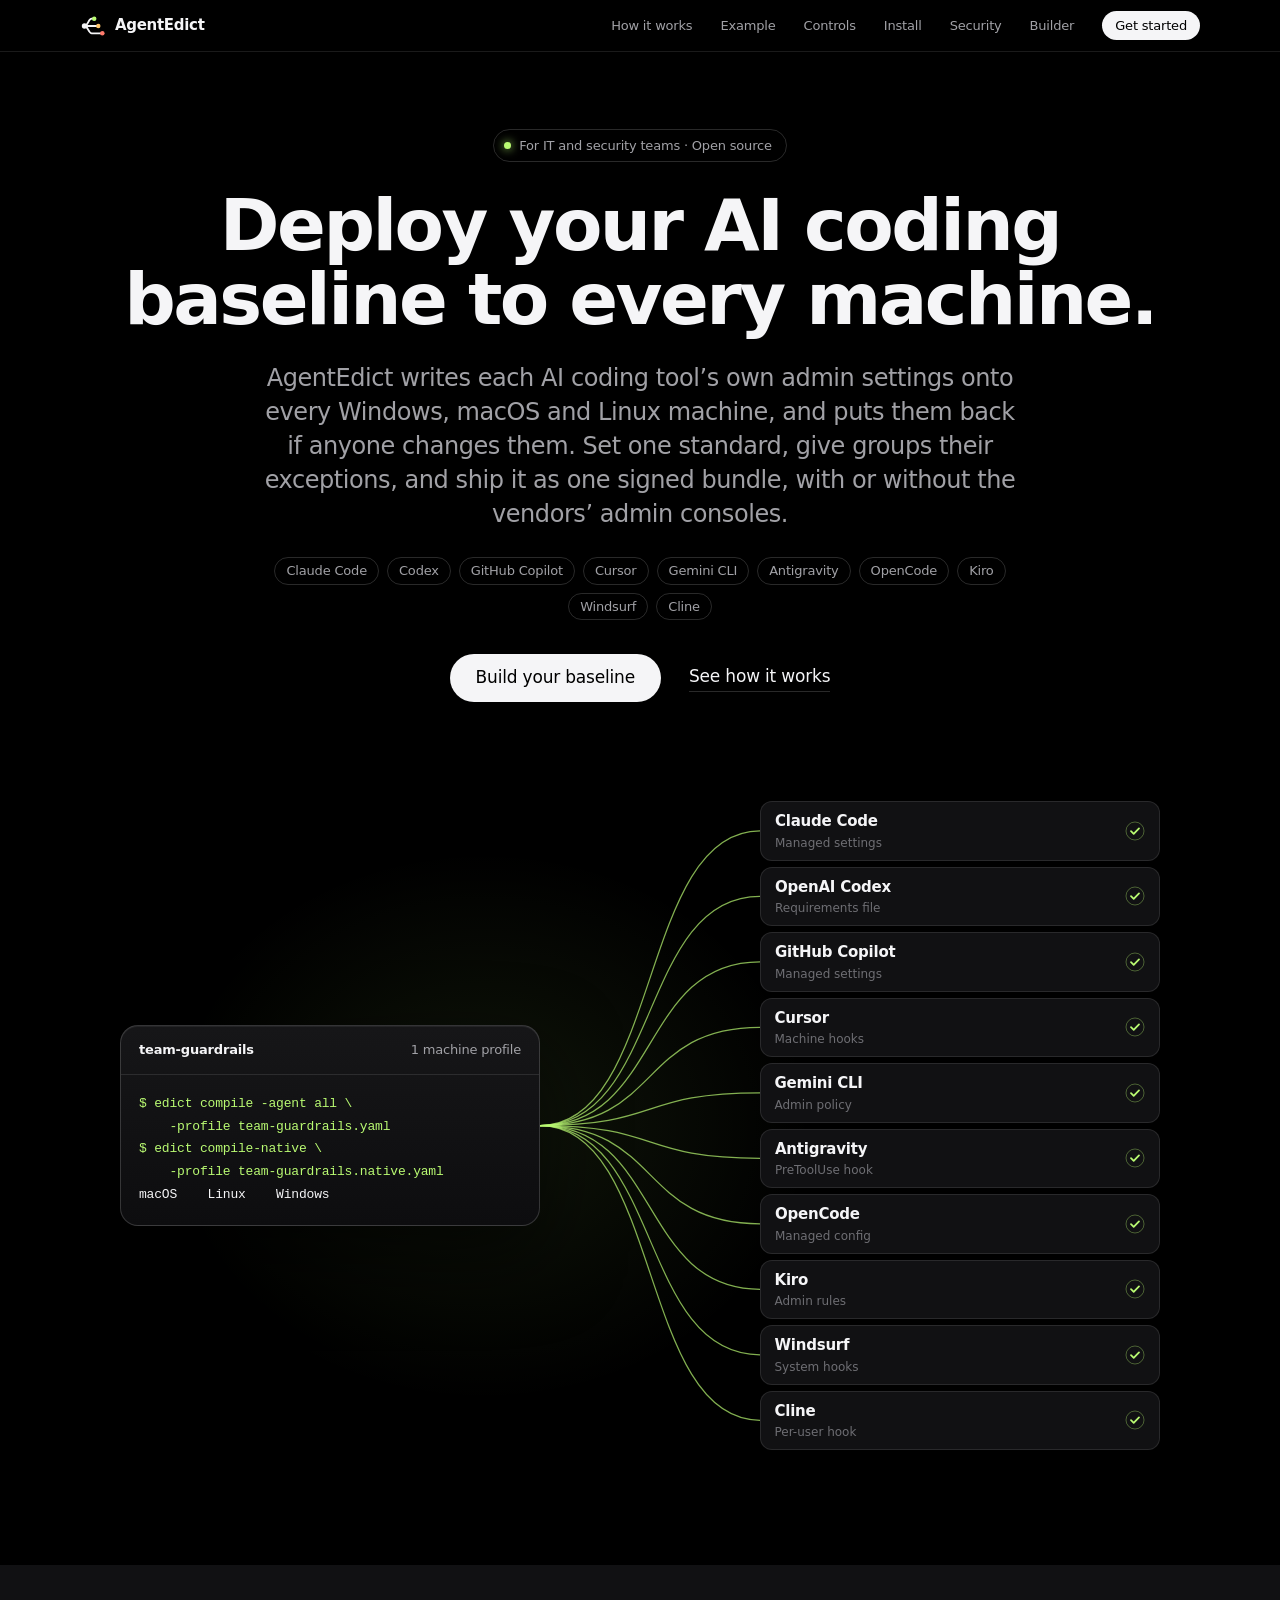
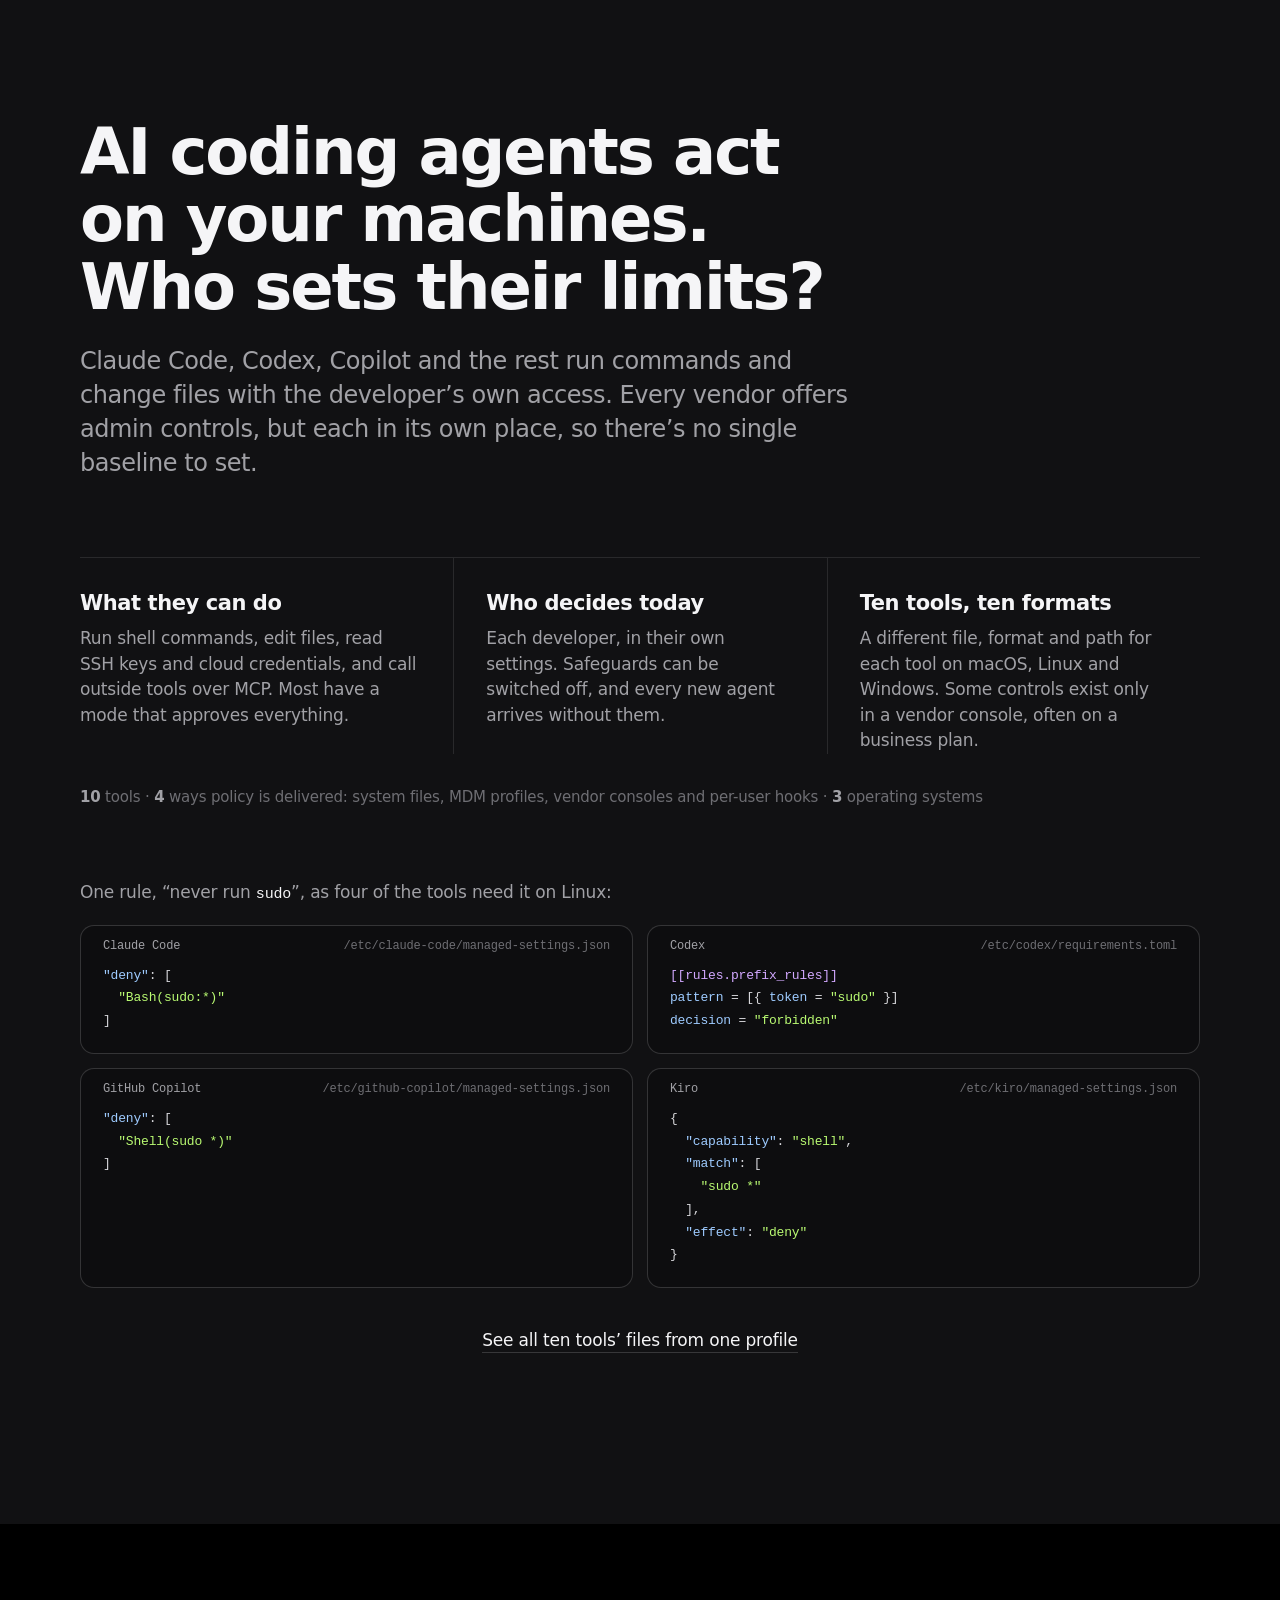
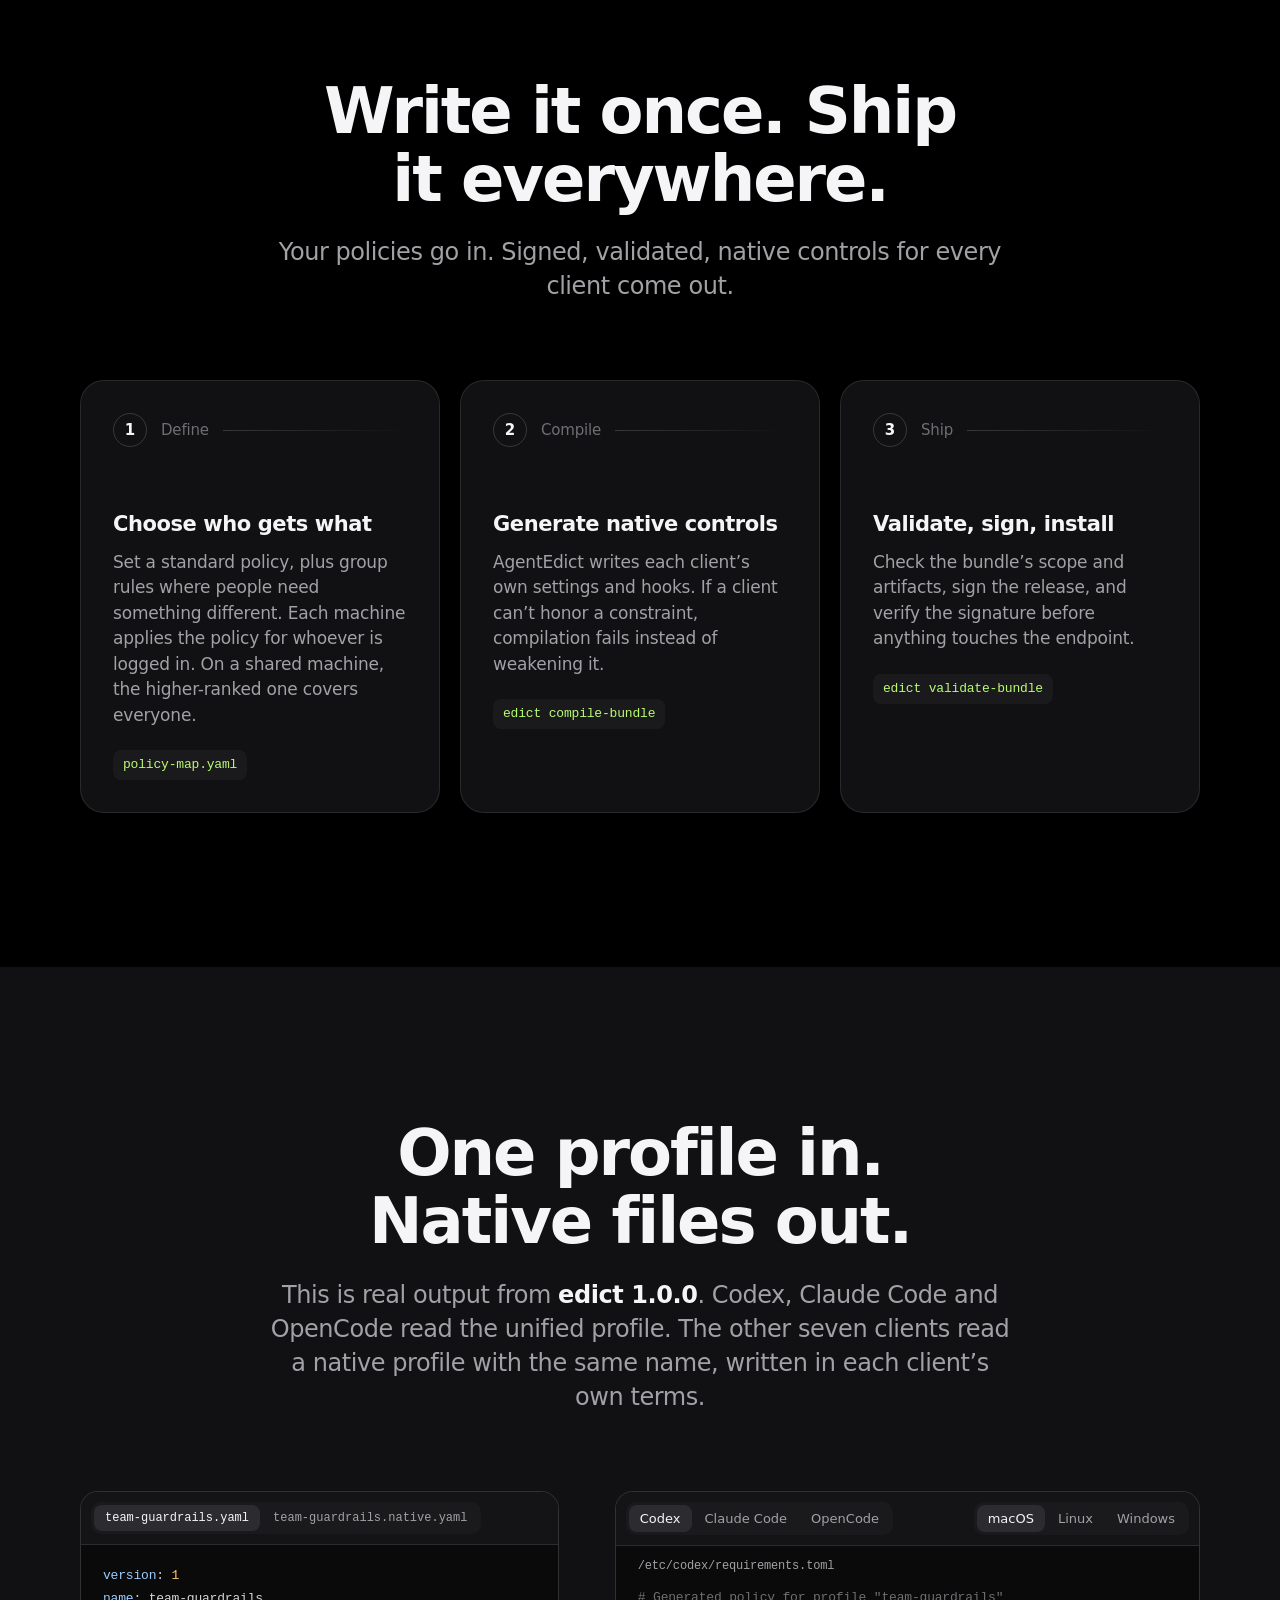
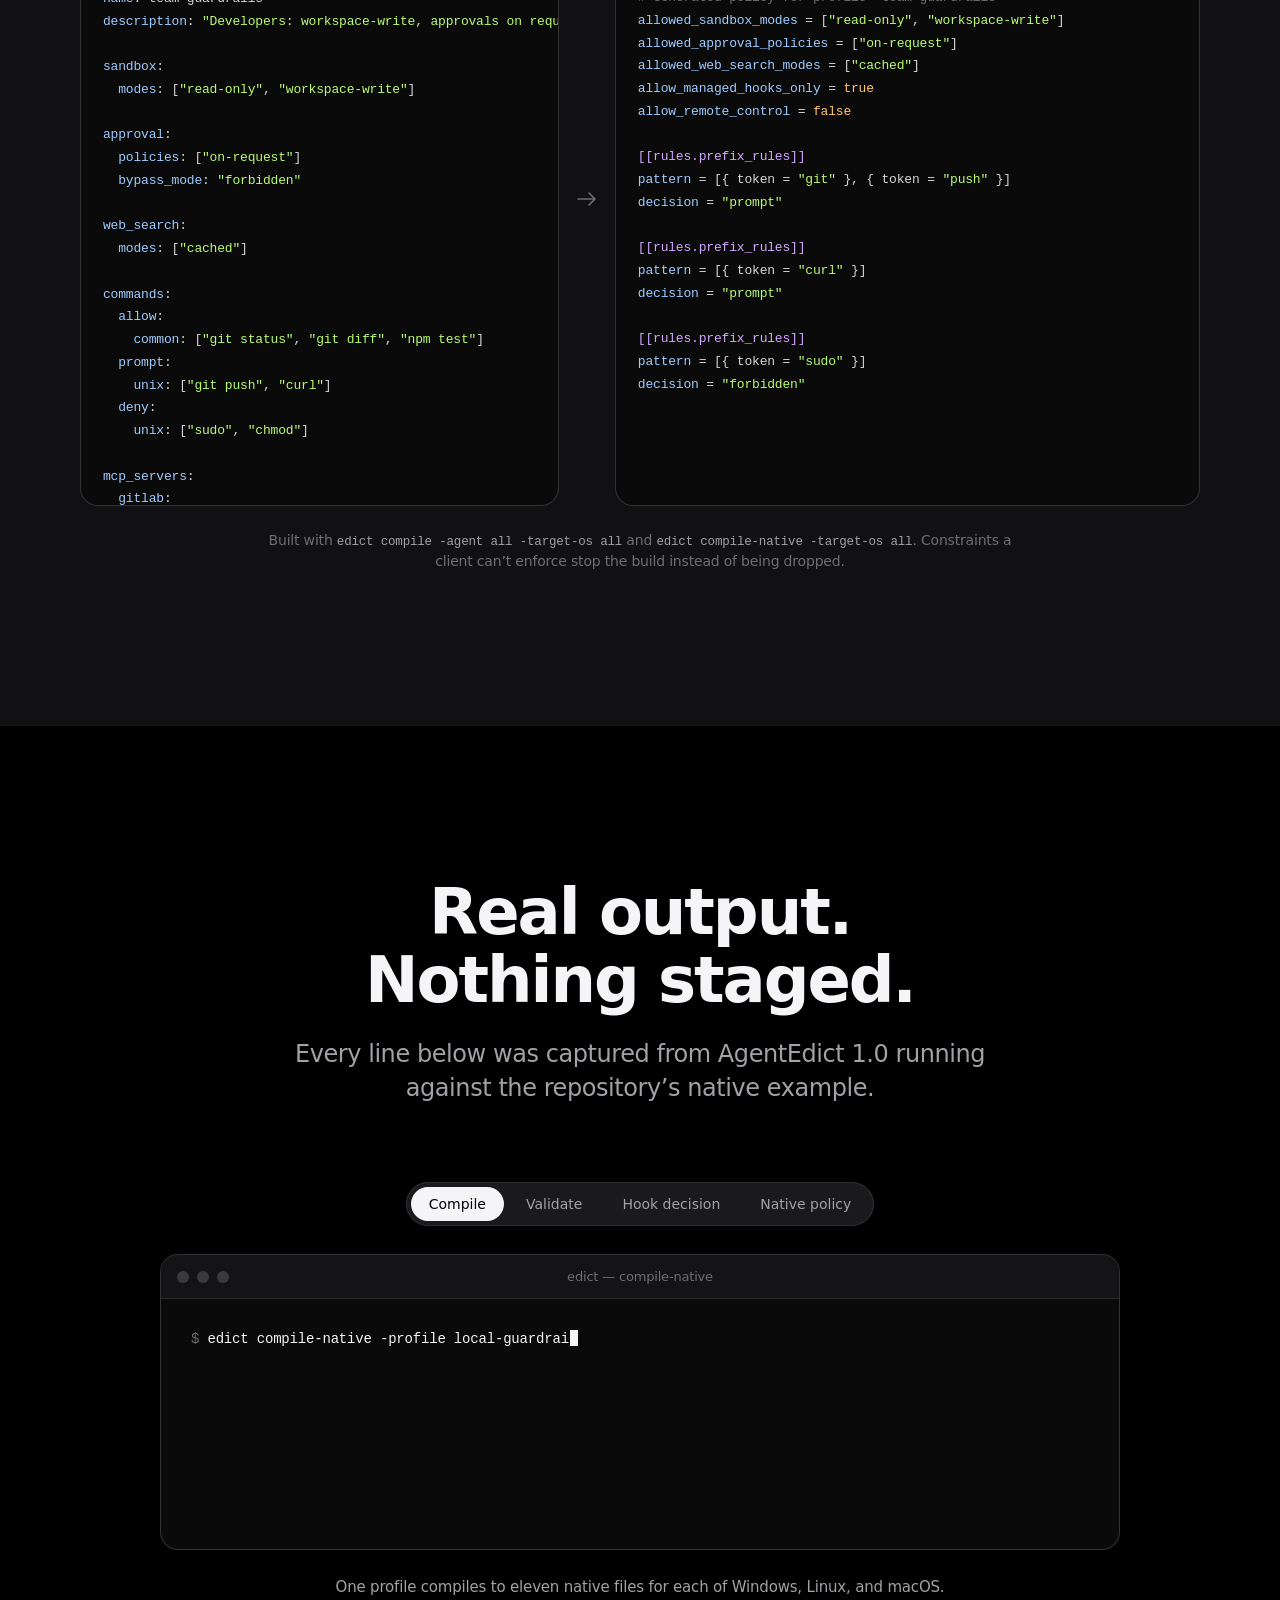
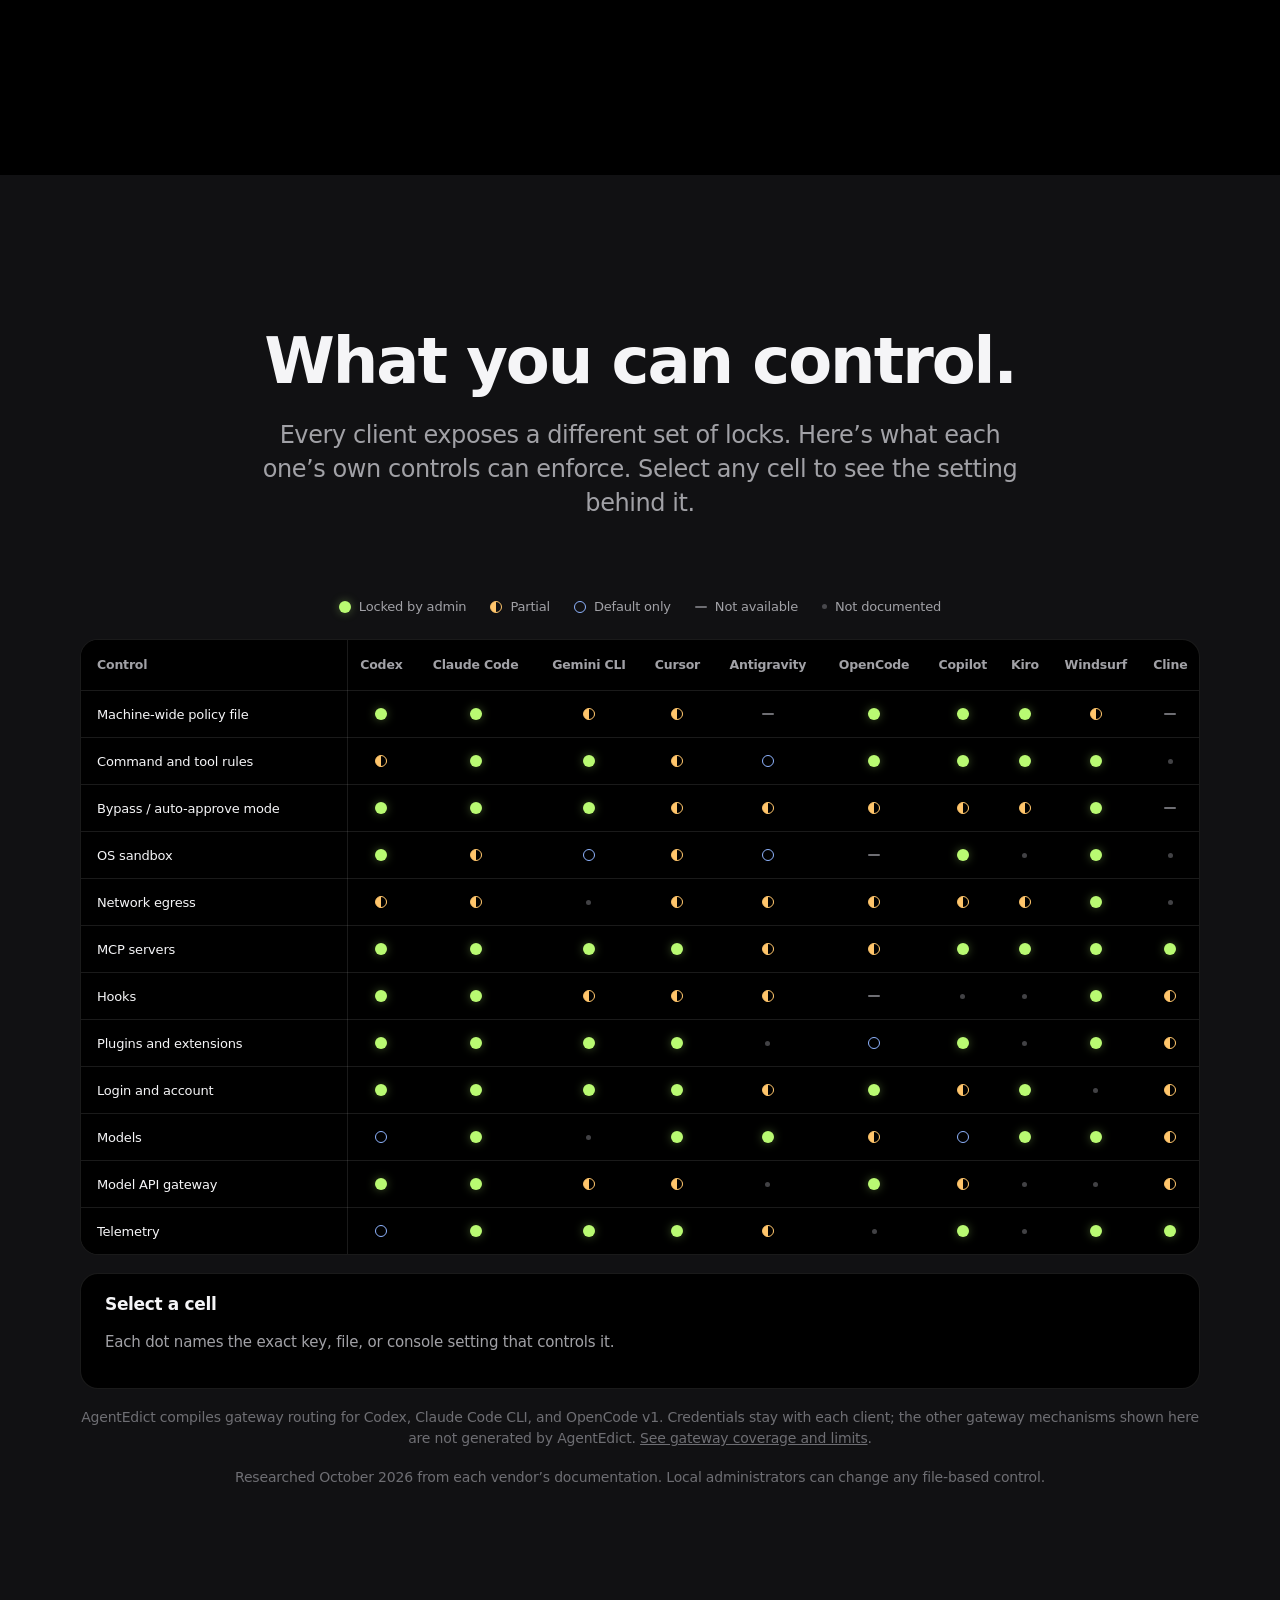
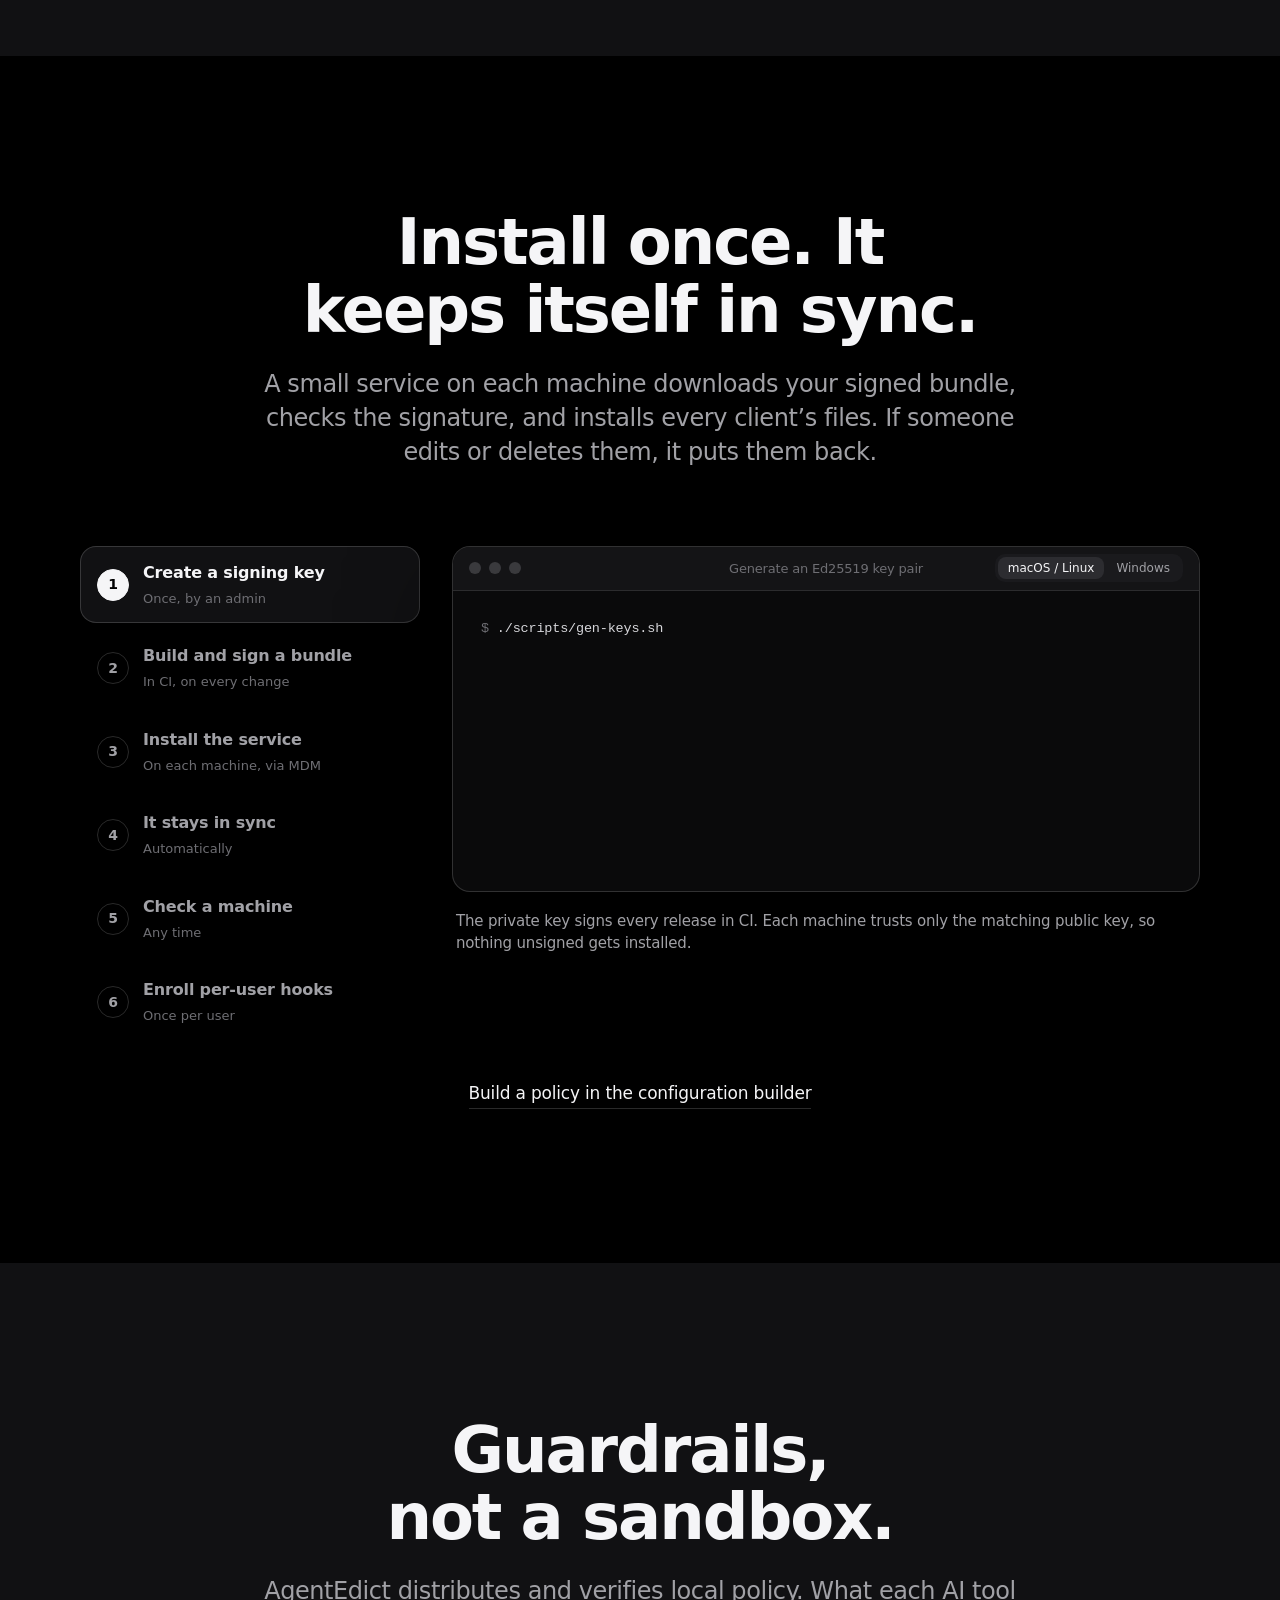
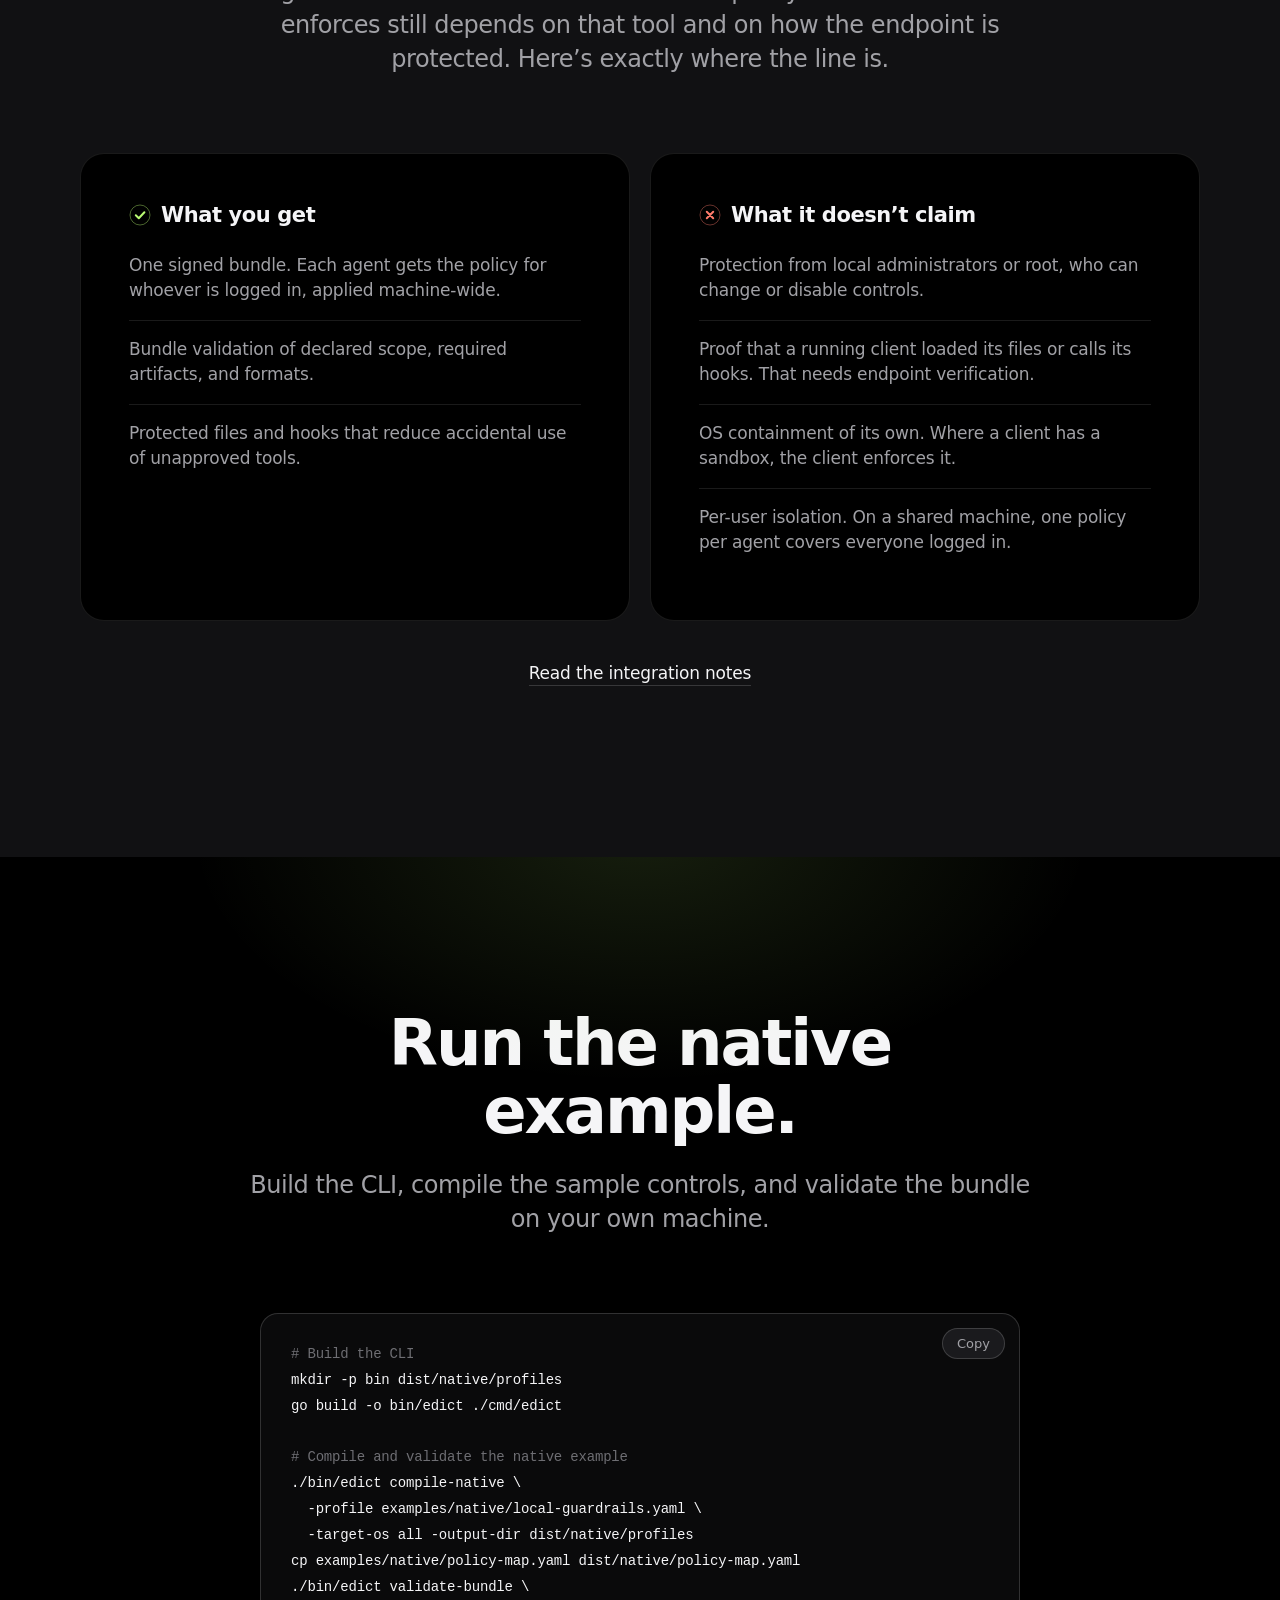
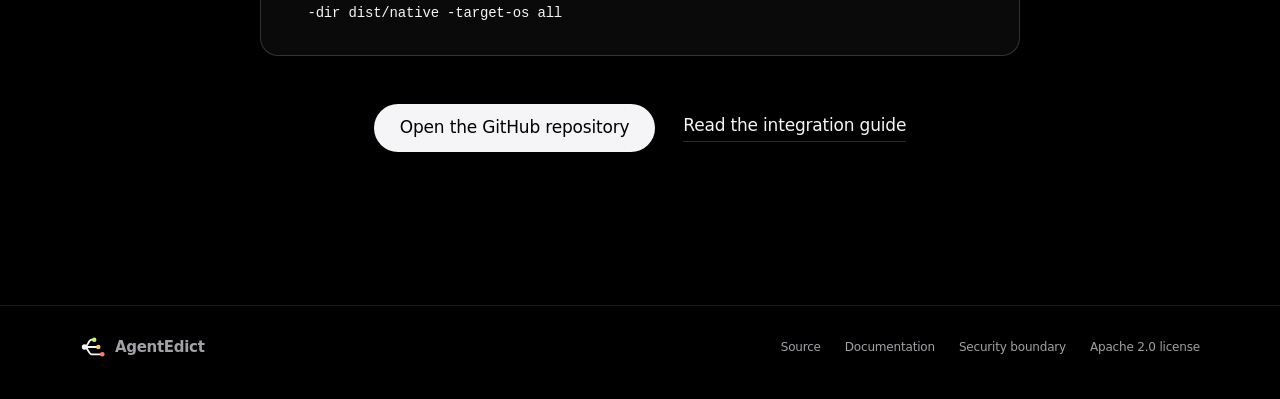
==== commit 0e696a8d: "feat: add validated Claude and OpenCode gateway routing Compile client-specific gateway settings and" ====
--- a/public/index.html
+++ b/public/index.html
@@ -495,8 +495,9 @@
           <span><span class="gl none"><i></i></span>Not available</span>
           <span><span class="gl unk"><i></i></span>Not documented</span>
         </div>
-        <div class="mx-wrap"><table class="mx"><thead><tr><th scope="col">Control</th><th scope="col">Codex</th><th scope="col">Claude Code</th><th scope="col">Gemini CLI</th><th scope="col">Cursor</th><th scope="col">Antigravity</th><th scope="col">OpenCode</th><th scope="col">Copilot</th><th scope="col">Kiro</th><th scope="col">Windsurf</th><th scope="col">Cline</th></tr></thead><tbody><tr><th scope="row">Machine-wide policy file</th><td><button type="button" class="gl lock" aria-label="Codex, Machine-wide policy file: Locked" data-t="Codex" data-r="Machine-wide policy file" data-s="Locked" data-d="&lt;code&gt;/etc/codex/requirements.toml&lt;/code&gt; (Linux, macOS); &lt;code&gt;%ProgramData%\OpenAI\Codex\requirements.toml&lt;/code&gt; (Windows)"><i></i></button></td><td><button type="button" class="gl lock" aria-label="Claude Code, Machine-wide policy file: Locked" data-t="Claude Code" data-r="Machine-wide policy file" data-s="Locked" data-d="&lt;code&gt;managed-settings.json&lt;/code&gt; + &lt;code&gt;managed-settings.d/&lt;/code&gt; in &lt;code&gt;/etc/claude-code/&lt;/code&gt;, &lt;code&gt;/Library/Application Support/ClaudeCode/&lt;/code&gt;, &lt;code&gt;C:\Program Files\ClaudeCode\&lt;/code&gt; (not ProgramData)"><i></i></button></td><td><button type="button" class="gl part" aria-label="Gemini CLI, Machine-wide policy file: Partial" data-t="Gemini CLI" data-r="Machine-wide policy file" data-s="Partial" data-d="System override &lt;code&gt;settings.json&lt;/code&gt; in &lt;code&gt;/etc/gemini-cli/&lt;/code&gt;, &lt;code&gt;/Library/Application Support/GeminiCli/&lt;/code&gt;, &lt;code&gt;C:\ProgramData\gemini-cli\&lt;/code&gt;. Path can be redirected with &lt;code&gt;GEMINI_CLI_SYSTEM_SETTINGS_PATH&lt;/code&gt;"><i></i></button></td><td><button type="button" class="gl part" aria-label="Cursor, Machine-wide policy file: Partial" data-t="Cursor" data-r="Machine-wide policy file" data-s="Partial" data-d="Only &lt;code&gt;hooks.json&lt;/code&gt; is system-wide (&lt;code&gt;/etc/cursor/&lt;/code&gt;, &lt;code&gt;/Library/Application Support/Cursor/&lt;/code&gt;, &lt;code&gt;C:\ProgramData\Cursor\&lt;/code&gt;). &lt;code&gt;permissions.json&lt;/code&gt; and Linux &lt;code&gt;policy.json&lt;/code&gt; live in &lt;code&gt;~/.cursor/&lt;/code&gt;"><i></i></button></td><td><button type="button" class="gl none" aria-label="Antigravity, Machine-wide policy file: Not available" data-t="Antigravity" data-r="Machine-wide policy file" data-s="Not available" data-d="None documented. Permissions in &lt;code&gt;~/.gemini/antigravity-cli/settings.json&lt;/code&gt;, hooks in &lt;code&gt;~/.gemini/config/hooks.json&lt;/code&gt; (per user)"><i></i></button></td><td><button type="button" class="gl lock" aria-label="OpenCode, Machine-wide policy file: Locked" data-t="OpenCode" data-r="Machine-wide policy file" data-s="Locked" data-d="&lt;code&gt;opencode.json(c)&lt;/code&gt; in &lt;code&gt;/etc/opencode/&lt;/code&gt;, &lt;code&gt;/Library/Application Support/opencode/&lt;/code&gt;, &lt;code&gt;%ProgramData%\opencode&lt;/code&gt;. Overrides user and project config"><i></i></button></td><td><button type="button" class="gl lock" aria-label="Copilot, Machine-wide policy file: Locked" data-t="Copilot" data-r="Machine-wide policy file" data-s="Locked" data-d="&lt;code&gt;managed-settings.json&lt;/code&gt; in &lt;code&gt;/etc/github-copilot/&lt;/code&gt;, &lt;code&gt;/Library/Application Support/GitHubCopilot/&lt;/code&gt;, &lt;code&gt;%ProgramFiles%\GitHubCopilot\&lt;/code&gt;. Must be root-owned, not world-writable, not a symlink"><i></i></button></td><td><button type="button" class="gl lock" aria-label="Kiro, Machine-wide policy file: Locked" data-t="Kiro" data-r="Machine-wide policy file" data-s="Locked" data-d="&lt;code&gt;managed-settings.json&lt;/code&gt; (macOS: &lt;code&gt;/Library/Application Support/Kiro/&lt;/code&gt;; Linux and Windows paths in Kiro docs). Admin-only write"><i></i></button></td><td><button type="button" class="gl part" aria-label="Windsurf, Machine-wide policy file: Partial" data-t="Windsurf" data-r="Machine-wide policy file" data-s="Partial" data-d="System-level rules, workflows, skills, &lt;code&gt;hooks.json&lt;/code&gt; and &lt;code&gt;system.json&lt;/code&gt; in system directories; users can’t override"><i></i></button></td><td><button type="button" class="gl none" aria-label="Cline, Machine-wide policy file: Not available" data-t="Cline" data-r="Machine-wide policy file" data-s="Not available" data-d="None documented"><i></i></button></td></tr><tr><th scope="row">Command and tool rules</th><td><button type="button" class="gl part" aria-label="Codex, Command and tool rules: Partial" data-t="Codex" data-r="Command and tool rules" data-s="Partial" data-d="&lt;code&gt;[rules] prefix_rules&lt;/code&gt; with &lt;code&gt;prompt&lt;/code&gt; or &lt;code&gt;forbidden&lt;/code&gt; only (no allow). Most restrictive of managed and &lt;code&gt;.rules&lt;/code&gt; wins"><i></i></button></td><td><button type="button" class="gl lock" aria-label="Claude Code, Command and tool rules: Locked" data-t="Claude Code" data-r="Command and tool rules" data-s="Locked" data-d="&lt;code&gt;permissions.allow/ask/deny&lt;/code&gt; + &lt;code&gt;allowManagedPermissionRulesOnly&lt;/code&gt; to ignore all non-managed rules"><i></i></button></td><td><button type="button" class="gl lock" aria-label="Gemini CLI, Command and tool rules: Locked" data-t="Gemini CLI" data-r="Command and tool rules" data-s="Locked" data-d="Admin policy TOML (&lt;code&gt;allow&lt;/code&gt;/&lt;code&gt;deny&lt;/code&gt;/&lt;code&gt;ask_user&lt;/code&gt;, &lt;code&gt;toolName&lt;/code&gt;, &lt;code&gt;mcpName&lt;/code&gt;, &lt;code&gt;commandPrefix&lt;/code&gt;, &lt;code&gt;commandRegex&lt;/code&gt;, &lt;code&gt;argsPattern&lt;/code&gt;). Directory must be root-owned or it is ignored"><i></i></button></td><td><button type="button" class="gl part" aria-label="Cursor, Command and tool rules: Partial" data-t="Cursor" data-r="Command and tool rules" data-s="Partial" data-d="No deny list in config. &lt;code&gt;terminalAllowlist&lt;/code&gt; only auto-approves; denial needs hooks"><i></i></button></td><td><button type="button" class="gl def" aria-label="Antigravity, Command and tool rules: Default only" data-t="Antigravity" data-r="Command and tool rules" data-s="Default only" data-d="&lt;code&gt;action(target)&lt;/code&gt; allow/ask/deny rules for &lt;code&gt;command&lt;/code&gt;, &lt;code&gt;read_file&lt;/code&gt;, &lt;code&gt;write_file&lt;/code&gt;, &lt;code&gt;read_url&lt;/code&gt;, &lt;code&gt;execute_url&lt;/code&gt;, &lt;code&gt;mcp&lt;/code&gt;. User-level only"><i></i></button></td><td><button type="button" class="gl lock" aria-label="OpenCode, Command and tool rules: Locked" data-t="OpenCode" data-r="Command and tool rules" data-s="Locked" data-d="&lt;code&gt;permission&lt;/code&gt; allow/ask/deny per tool with glob patterns (&lt;code&gt;bash&lt;/code&gt;, &lt;code&gt;edit&lt;/code&gt;, &lt;code&gt;read&lt;/code&gt;, &lt;code&gt;webfetch&lt;/code&gt;, &lt;code&gt;external_directory&lt;/code&gt;, …). Defaults to allow"><i></i></button></td><td><button type="button" class="gl lock" aria-label="Copilot, Command and tool rules: Locked" data-t="Copilot" data-r="Command and tool rules" data-s="Locked" data-d="&lt;code&gt;permissions.allow/ask/deny&lt;/code&gt;; deny wins, a managed &lt;code&gt;ask&lt;/code&gt; survives bypass mode and stored approvals"><i></i></button></td><td><button type="button" class="gl lock" aria-label="Kiro, Command and tool rules: Locked" data-t="Kiro" data-r="Command and tool rules" data-s="Locked" data-d="&lt;code&gt;rules&lt;/code&gt; with &lt;code&gt;capability&lt;/code&gt; (&lt;code&gt;shell&lt;/code&gt;, &lt;code&gt;fs_read&lt;/code&gt;, &lt;code&gt;fs_write&lt;/code&gt;, &lt;code&gt;web_fetch&lt;/code&gt;, &lt;code&gt;web_search&lt;/code&gt;, &lt;code&gt;mcp&lt;/code&gt;), &lt;code&gt;match&lt;/code&gt;, &lt;code&gt;exclude&lt;/code&gt;; admin effect is &lt;code&gt;deny&lt;/code&gt; or &lt;code&gt;ask&lt;/code&gt; only"><i></i></button></td><td><button type="button" class="gl lock" aria-label="Windsurf, Command and tool rules: Locked" data-t="Windsurf" data-r="Command and tool rules" data-s="Locked" data-d="Team allow/ask/deny for Devin CLI and Local; Cascade team denylist always applies"><i></i></button></td><td><button type="button" class="gl unk" aria-label="Cline, Command and tool rules: Not documented" data-t="Cline" data-r="Command and tool rules" data-s="Not documented" data-d="Not documented"><i></i></button></td></tr><tr><th scope="row">Bypass / auto-approve mode</th><td><button type="button" class="gl lock" aria-label="Codex, Bypass / auto-approve mode: Locked" data-t="Codex" data-r="Bypass / auto-approve mode" data-s="Locked" data-d="&lt;code&gt;allowed_approval_policies&lt;/code&gt;, &lt;code&gt;allowed_approvals_reviewers&lt;/code&gt;, &lt;code&gt;guardian_policy_config&lt;/code&gt;"><i></i></button></td><td><button type="button" class="gl lock" aria-label="Claude Code, Bypass / auto-approve mode: Locked" data-t="Claude Code" data-r="Bypass / auto-approve mode" data-s="Locked" data-d="&lt;code&gt;permissions.disableBypassPermissionsMode&lt;/code&gt;"><i></i></button></td><td><button type="button" class="gl lock" aria-label="Gemini CLI, Bypass / auto-approve mode: Locked" data-t="Gemini CLI" data-r="Bypass / auto-approve mode" data-s="Locked" data-d="&lt;code&gt;security.disableYoloMode&lt;/code&gt;; cloud Strict Mode"><i></i></button></td><td><button type="button" class="gl part" aria-label="Cursor, Bypass / auto-approve mode: Partial" data-t="Cursor" data-r="Bypass / auto-approve mode" data-s="Partial" data-d="Org Run Mode policy in dashboard (e.g. Auto-review)"><i></i></button></td><td><button type="button" class="gl part" aria-label="Antigravity, Bypass / auto-approve mode: Partial" data-t="Antigravity" data-r="Bypass / auto-approve mode" data-s="Partial" data-d="App presets (Default, Request Review, Turbo) are user settings; enterprise “permission thresholds” in 2.5.0"><i></i></button></td><td><button type="button" class="gl part" aria-label="OpenCode, Bypass / auto-approve mode: Partial" data-t="OpenCode" data-r="Bypass / auto-approve mode" data-s="Partial" data-d="No mode lock; &lt;code&gt;--auto&lt;/code&gt; only changes &lt;code&gt;ask&lt;/code&gt;, explicit &lt;code&gt;deny&lt;/code&gt; still applies"><i></i></button></td><td><button type="button" class="gl part" aria-label="Copilot, Bypass / auto-approve mode: Partial" data-t="Copilot" data-r="Bypass / auto-approve mode" data-s="Partial" data-d="&lt;code&gt;permissions.disableBypassPermissionsMode&lt;/code&gt; blocks --yolo and --allow-all; an open GitHub issue reports that non-interactive sessions still bypass it"><i></i></button></td><td><button type="button" class="gl part" aria-label="Kiro, Bypass / auto-approve mode: Partial" data-t="Kiro" data-r="Bypass / auto-approve mode" data-s="Partial" data-d="Client presets can’t override an admin &lt;code&gt;deny&lt;/code&gt; or &lt;code&gt;ask&lt;/code&gt;"><i></i></button></td><td><button type="button" class="gl lock" aria-label="Windsurf, Bypass / auto-approve mode: Locked" data-t="Windsurf" data-r="Bypass / auto-approve mode" data-s="Locked" data-d="Maximum autonomy level cap"><i></i></button></td><td><button type="button" class="gl none" aria-label="Cline, Bypass / auto-approve mode: Not available" data-t="Cline" data-r="Bypass / auto-approve mode" data-s="Not available" data-d="Cline documents Allow YOLO mode as unsupported in every client, and nothing reads &lt;code&gt;yoloModeAllowed&lt;/code&gt;"><i></i></button></td></tr><tr><th scope="row">OS sandbox</th><td><button type="button" class="gl lock" aria-label="Codex, OS sandbox: Locked" data-t="Codex" data-r="OS sandbox" data-s="Locked" data-d="&lt;code&gt;allowed_sandbox_modes&lt;/code&gt; (omitting it blocks &lt;code&gt;danger-full-access&lt;/code&gt;), &lt;code&gt;allowed_permission_profiles&lt;/code&gt; (0.138+), &lt;code&gt;[permissions.filesystem] deny_read&lt;/code&gt;"><i></i></button></td><td><button type="button" class="gl part" aria-label="Claude Code, OS sandbox: Partial" data-t="Claude Code" data-r="OS sandbox" data-s="Partial" data-d="&lt;code&gt;sandbox.*&lt;/code&gt; with &lt;code&gt;failIfUnavailable&lt;/code&gt;, &lt;code&gt;allowUnsandboxedCommands: false&lt;/code&gt; and &lt;code&gt;allowManagedReadPathsOnly&lt;/code&gt;. macOS, Linux and WSL2 only; native Windows runs shell commands unsandboxed. AgentEdict sets it when a profile says &lt;code&gt;claude.sandbox: required&lt;/code&gt;"><i></i></button></td><td><button type="button" class="gl def" aria-label="Gemini CLI, OS sandbox: Default only" data-t="Gemini CLI" data-r="OS sandbox" data-s="Default only" data-d="&lt;code&gt;tools.sandbox&lt;/code&gt; (e.g. Docker) in system settings"><i></i></button></td><td><button type="button" class="gl part" aria-label="Cursor, OS sandbox: Partial" data-t="Cursor" data-r="OS sandbox" data-s="Partial" data-d="Shell sandbox via Run Mode “when it can”; per-MCP-server sandbox modes"><i></i></button></td><td><button type="button" class="gl def" aria-label="Antigravity, OS sandbox: Default only" data-t="Antigravity" data-r="OS sandbox" data-s="Default only" data-d="Terminal sandbox (Seatbelt / bubblewrap; Windows preview), on in the app’s Default preset"><i></i></button></td><td><button type="button" class="gl none" aria-label="OpenCode, OS sandbox: Not available" data-t="OpenCode" data-r="OS sandbox" data-s="Not available" data-d="No sandbox"><i></i></button></td><td><button type="button" class="gl lock" aria-label="Copilot, OS sandbox: Locked" data-t="Copilot" data-r="OS sandbox" data-s="Locked" data-d="&lt;code&gt;sandbox&lt;/code&gt; (commands, filesystem, network, credentials, MCP/LSP servers) with &lt;code&gt;failIfUnavailable&lt;/code&gt;"><i></i></button></td><td><button type="button" class="gl unk" aria-label="Kiro, OS sandbox: Not documented" data-t="Kiro" data-r="OS sandbox" data-s="Not documented" data-d="Not documented"><i></i></button></td><td><button type="button" class="gl lock" aria-label="Windsurf, OS sandbox: Locked" data-t="Windsurf" data-r="OS sandbox" data-s="Locked" data-d="Force sandbox mode with command exclusions"><i></i></button></td><td><button type="button" class="gl unk" aria-label="Cline, OS sandbox: Not documented" data-t="Cline" data-r="OS sandbox" data-s="Not documented" data-d="Not documented"><i></i></button></td></tr><tr><th scope="row">Network egress</th><td><button type="button" class="gl part" aria-label="Codex, Network egress: Partial" data-t="Codex" data-r="Network egress" data-s="Partial" data-d="&lt;code&gt;[experimental_network]&lt;/code&gt; managed proxy with domain allow/deny; &lt;code&gt;[application.network]&lt;/code&gt;; &lt;code&gt;allowed_web_search_modes&lt;/code&gt;. Experimental, doesn’t cover MCP or apps"><i></i></button></td><td><button type="button" class="gl part" aria-label="Claude Code, Network egress: Partial" data-t="Claude Code" data-r="Network egress" data-s="Partial" data-d="&lt;code&gt;sandbox.network.allowedDomains&lt;/code&gt; + &lt;code&gt;allowManagedDomainsOnly&lt;/code&gt; for shell commands (macOS, Linux and WSL2 only); &lt;code&gt;WebFetch(domain:…)&lt;/code&gt; rules for Claude’s own fetches"><i></i></button></td><td><button type="button" class="gl unk" aria-label="Gemini CLI, Network egress: Not documented" data-t="Gemini CLI" data-r="Network egress" data-s="Not documented" data-d="Not documented beyond the sandbox"><i></i></button></td><td><button type="button" class="gl part" aria-label="Cursor, Network egress: Partial" data-t="Cursor" data-r="Network egress" data-s="Partial" data-d="Per-MCP-server network mode; Cloud Agent egress lock"><i></i></button></td><td><button type="button" class="gl part" aria-label="Antigravity, Network egress: Partial" data-t="Antigravity" data-r="Network egress" data-s="Partial" data-d="Sandbox blocks network by default; browser allowlist is a local user file"><i></i></button></td><td><button type="button" class="gl part" aria-label="OpenCode, Network egress: Partial" data-t="OpenCode" data-r="Network egress" data-s="Partial" data-d="&lt;code&gt;webfetch&lt;/code&gt; / &lt;code&gt;websearch&lt;/code&gt; permission patterns only"><i></i></button></td><td><button type="button" class="gl part" aria-label="Copilot, Network egress: Partial" data-t="Copilot" data-r="Network egress" data-s="Partial" data-d="Network rules inside &lt;code&gt;sandbox&lt;/code&gt;"><i></i></button></td><td><button type="button" class="gl part" aria-label="Kiro, Network egress: Partial" data-t="Kiro" data-r="Network egress" data-s="Partial" data-d="&lt;code&gt;web_fetch&lt;/code&gt; / &lt;code&gt;web_search&lt;/code&gt; rules; console can turn web tools off"><i></i></button></td><td><button type="button" class="gl lock" aria-label="Windsurf, Network egress: Locked" data-t="Windsurf" data-r="Network egress" data-s="Locked" data-d="Sandbox domain allow/deny lists; web search off by default"><i></i></button></td><td><button type="button" class="gl unk" aria-label="Cline, Network egress: Not documented" data-t="Cline" data-r="Network egress" data-s="Not documented" data-d="Not documented"><i></i></button></td></tr><tr><th scope="row">MCP servers</th><td><button type="button" class="gl lock" aria-label="Codex, MCP servers: Locked" data-t="Codex" data-r="MCP servers" data-s="Locked" data-d="&lt;code&gt;[mcp_servers.&amp;lt;name&amp;gt;] identity&lt;/code&gt; allowlist (command or URL match). Empty table disables all"><i></i></button></td><td><button type="button" class="gl lock" aria-label="Claude Code, MCP servers: Locked" data-t="Claude Code" data-r="MCP servers" data-s="Locked" data-d="&lt;code&gt;managed-mcp.json&lt;/code&gt;, &lt;code&gt;allowedMcpServers&lt;/code&gt; / &lt;code&gt;deniedMcpServers&lt;/code&gt;, &lt;code&gt;allowManagedMcpServersOnly&lt;/code&gt;"><i></i></button></td><td><button type="button" class="gl lock" aria-label="Gemini CLI, MCP servers: Locked" data-t="Gemini CLI" data-r="MCP servers" data-s="Locked" data-d="&lt;code&gt;mcp.allowed&lt;/code&gt; plus system &lt;code&gt;mcpServers&lt;/code&gt; with &lt;code&gt;includeTools&lt;/code&gt;/&lt;code&gt;excludeTools&lt;/code&gt;; cloud allowlist and required servers"><i></i></button></td><td><button type="button" class="gl lock" aria-label="Cursor, MCP servers: Locked" data-t="Cursor" data-r="MCP servers" data-s="Locked" data-d="Dashboard MCP allowlist with per-server tools; &lt;code&gt;mcpAllowlist&lt;/code&gt; in &lt;code&gt;permissions.json&lt;/code&gt;"><i></i></button></td><td><button type="button" class="gl part" aria-label="Antigravity, MCP servers: Partial" data-t="Antigravity" data-r="MCP servers" data-s="Partial" data-d="Enterprise MCP allowlists (2.5.0, fixed in 2.6.0)"><i></i></button></td><td><button type="button" class="gl part" aria-label="OpenCode, MCP servers: Partial" data-t="OpenCode" data-r="MCP servers" data-s="Partial" data-d="Managed &lt;code&gt;mcp&lt;/code&gt; entries can define and disable servers; no allowlist lock documented"><i></i></button></td><td><button type="button" class="gl lock" aria-label="Copilot, MCP servers: Locked" data-t="Copilot" data-r="MCP servers" data-s="Locked" data-d="&lt;code&gt;allowedMcpServers&lt;/code&gt; / &lt;code&gt;deniedMcpServers&lt;/code&gt; by URL or exact command; fails closed"><i></i></button></td><td><button type="button" class="gl lock" aria-label="Kiro, MCP servers: Locked" data-t="Kiro" data-r="MCP servers" data-s="Locked" data-d="Console: disable MCP or registry-only; &lt;code&gt;mcp&lt;/code&gt; capability rules"><i></i></button></td><td><button type="button" class="gl lock" aria-label="Windsurf, MCP servers: Locked" data-t="Windsurf" data-r="MCP servers" data-s="Locked" data-d="Allow MCP toggle, allowlist, registry enforcement"><i></i></button></td><td><button type="button" class="gl lock" aria-label="Cline, MCP servers: Locked" data-t="Cline" data-r="MCP servers" data-s="Locked" data-d="&lt;code&gt;mcpMarketplaceEnabled&lt;/code&gt;, &lt;code&gt;allowedMCPServers&lt;/code&gt;, &lt;code&gt;remoteMCPServers&lt;/code&gt;, &lt;code&gt;blockPersonalRemoteMCPServers&lt;/code&gt;"><i></i></button></td></tr><tr><th scope="row">Hooks</th><td><button type="button" class="gl lock" aria-label="Codex, Hooks: Locked" data-t="Codex" data-r="Hooks" data-s="Locked" data-d="&lt;code&gt;[hooks]&lt;/code&gt; with &lt;code&gt;managed_dir&lt;/code&gt;, &lt;code&gt;allow_managed_hooks_only&lt;/code&gt;, pin &lt;code&gt;[features] hooks = true&lt;/code&gt;. Hook errors or timeouts can fail open"><i></i></button></td><td><button type="button" class="gl lock" aria-label="Claude Code, Hooks: Locked" data-t="Claude Code" data-r="Hooks" data-s="Locked" data-d="Managed &lt;code&gt;hooks&lt;/code&gt; + &lt;code&gt;allowManagedHooksOnly&lt;/code&gt;"><i></i></button></td><td><button type="button" class="gl part" aria-label="Gemini CLI, Hooks: Partial" data-t="Gemini CLI" data-r="Hooks" data-s="Partial" data-d="&lt;code&gt;BeforeTool&lt;/code&gt; can deny. System settings layer documented as lowest for hooks; non-JSON output or non-2 exit codes allow"><i></i></button></td><td><button type="button" class="gl part" aria-label="Cursor, Hooks: Partial" data-t="Cursor" data-r="Hooks" data-s="Partial" data-d="Enterprise &lt;code&gt;hooks.json&lt;/code&gt; + team hooks. Fail open by default unless &lt;code&gt;failClosed: true&lt;/code&gt;"><i></i></button></td><td><button type="button" class="gl part" aria-label="Antigravity, Hooks: Partial" data-t="Antigravity" data-r="Hooks" data-s="Partial" data-d="&lt;code&gt;PreToolUse&lt;/code&gt; can deny; user or workspace files only, each entry has &lt;code&gt;enabled&lt;/code&gt;"><i></i></button></td><td><button type="button" class="gl none" aria-label="OpenCode, Hooks: Not available" data-t="OpenCode" data-r="Hooks" data-s="Not available" data-d="JS &lt;code&gt;plugin&lt;/code&gt; packages only; no managed-only lock"><i></i></button></td><td><button type="button" class="gl unk" aria-label="Copilot, Hooks: Not documented" data-t="Copilot" data-r="Hooks" data-s="Not documented" data-d="No managed hooks key documented"><i></i></button></td><td><button type="button" class="gl unk" aria-label="Kiro, Hooks: Not documented" data-t="Kiro" data-r="Hooks" data-s="Not documented" data-d="Not documented"><i></i></button></td><td><button type="button" class="gl lock" aria-label="Windsurf, Hooks: Locked" data-t="Windsurf" data-r="Hooks" data-s="Locked" data-d="System &lt;code&gt;hooks.json&lt;/code&gt; and team hooks; users can’t disable system hooks, but hook errors fail open"><i></i></button></td><td><button type="button" class="gl part" aria-label="Cline, Hooks: Partial" data-t="Cline" data-r="Hooks" data-s="Partial" data-d="Per-user &lt;code&gt;PreToolUse&lt;/code&gt; file hooks; users can turn hooks off, and Cline skips them in --yolo mode"><i></i></button></td></tr><tr><th scope="row">Plugins and extensions</th><td><button type="button" class="gl lock" aria-label="Codex, Plugins and extensions: Locked" data-t="Codex" data-r="Plugins and extensions" data-s="Locked" data-d="&lt;code&gt;[features] plugins&lt;/code&gt;, &lt;code&gt;[marketplaces] restrict_to_allowed_sources&lt;/code&gt;"><i></i></button></td><td><button type="button" class="gl lock" aria-label="Claude Code, Plugins and extensions: Locked" data-t="Claude Code" data-r="Plugins and extensions" data-s="Locked" data-d="&lt;code&gt;strictKnownMarketplaces&lt;/code&gt;, &lt;code&gt;blockedMarketplaces&lt;/code&gt;, &lt;code&gt;strictPluginOnlyCustomization&lt;/code&gt;, &lt;code&gt;disableSideloadFlags&lt;/code&gt;"><i></i></button></td><td><button type="button" class="gl lock" aria-label="Gemini CLI, Plugins and extensions: Locked" data-t="Gemini CLI" data-r="Plugins and extensions" data-s="Locked" data-d="Cloud: extensions on/off, unmanaged capabilities (skills)"><i></i></button></td><td><button type="button" class="gl lock" aria-label="Cursor, Plugins and extensions: Locked" data-t="Cursor" data-r="Plugins and extensions" data-s="Locked" data-d="MDM &lt;code&gt;AllowedExtensions&lt;/code&gt;, install cooldown"><i></i></button></td><td><button type="button" class="gl unk" aria-label="Antigravity, Plugins and extensions: Not documented" data-t="Antigravity" data-r="Plugins and extensions" data-s="Not documented" data-d="Not documented"><i></i></button></td><td><button type="button" class="gl def" aria-label="OpenCode, Plugins and extensions: Default only" data-t="OpenCode" data-r="Plugins and extensions" data-s="Default only" data-d="&lt;code&gt;plugin&lt;/code&gt; list can be set in managed config"><i></i></button></td><td><button type="button" class="gl lock" aria-label="Copilot, Plugins and extensions: Locked" data-t="Copilot" data-r="Plugins and extensions" data-s="Locked" data-d="&lt;code&gt;strictKnownMarketplaces&lt;/code&gt;, &lt;code&gt;enabledPlugins&lt;/code&gt;, &lt;code&gt;extraKnownMarketplaces&lt;/code&gt;"><i></i></button></td><td><button type="button" class="gl unk" aria-label="Kiro, Plugins and extensions: Not documented" data-t="Kiro" data-r="Plugins and extensions" data-s="Not documented" data-d="Not reviewed"><i></i></button></td><td><button type="button" class="gl lock" aria-label="Windsurf, Plugins and extensions: Locked" data-t="Windsurf" data-r="Plugins and extensions" data-s="Locked" data-d="MDM &lt;code&gt;AllowedExtensions&lt;/code&gt;; team extension allowlist; CLI plugins toggle"><i></i></button></td><td><button type="button" class="gl part" aria-label="Cline, Plugins and extensions: Partial" data-t="Cline" data-r="Plugins and extensions" data-s="Partial" data-d="MCP marketplace can be hidden"><i></i></button></td></tr><tr><th scope="row">Login and account</th><td><button type="button" class="gl lock" aria-label="Codex, Login and account: Locked" data-t="Codex" data-r="Login and account" data-s="Locked" data-d="&lt;code&gt;allowed_login_methods&lt;/code&gt;, &lt;code&gt;allowed_chatgpt_workspaces&lt;/code&gt;, &lt;code&gt;cli_auth_credentials_store&lt;/code&gt; (local file or MDM only)"><i></i></button></td><td><button type="button" class="gl lock" aria-label="Claude Code, Login and account: Locked" data-t="Claude Code" data-r="Login and account" data-s="Locked" data-d="&lt;code&gt;allowedProviders&lt;/code&gt;; gateway login keys from device sources"><i></i></button></td><td><button type="button" class="gl lock" aria-label="Gemini CLI, Login and account: Locked" data-t="Gemini CLI" data-r="Login and account" data-s="Locked" data-d="&lt;code&gt;security.auth.enforcedType&lt;/code&gt;"><i></i></button></td><td><button type="button" class="gl lock" aria-label="Cursor, Login and account: Locked" data-t="Cursor" data-r="Login and account" data-s="Locked" data-d="MDM &lt;code&gt;AllowedTeamId&lt;/code&gt;"><i></i></button></td><td><button type="button" class="gl part" aria-label="Antigravity, Login and account: Partial" data-t="Antigravity" data-r="Login and account" data-s="Partial" data-d="SSO / Workforce Identity Federation set by admin"><i></i></button></td><td><button type="button" class="gl lock" aria-label="OpenCode, Login and account: Locked" data-t="OpenCode" data-r="Login and account" data-s="Locked" data-d="&lt;code&gt;enabled_providers&lt;/code&gt; / &lt;code&gt;disabled_providers&lt;/code&gt;"><i></i></button></td><td><button type="button" class="gl part" aria-label="Copilot, Login and account: Partial" data-t="Copilot" data-r="Login and account" data-s="Partial" data-d="Applies to enterprise-licensed users; &lt;code&gt;remoteControl&lt;/code&gt; limits"><i></i></button></td><td><button type="button" class="gl lock" aria-label="Kiro, Login and account: Locked" data-t="Kiro" data-r="Login and account" data-s="Locked" data-d="&lt;code&gt;signin_method&lt;/code&gt; deny rules and IAM Identity Center settings in &lt;code&gt;managed-settings.json&lt;/code&gt;"><i></i></button></td><td><button type="button" class="gl unk" aria-label="Windsurf, Login and account: Not documented" data-t="Windsurf" data-r="Login and account" data-s="Not documented" data-d="Not documented"><i></i></button></td><td><button type="button" class="gl part" aria-label="Cline, Login and account: Partial" data-t="Cline" data-r="Login and account" data-s="Partial" data-d="Members sign in to the org; providers set centrally"><i></i></button></td></tr><tr><th scope="row">Models</th><td><button type="button" class="gl def" aria-label="Codex, Models: Default only" data-t="Codex" data-r="Models" data-s="Default only" data-d="&lt;code&gt;model&lt;/code&gt; in &lt;code&gt;managed_config.toml&lt;/code&gt; is a default only"><i></i></button></td><td><button type="button" class="gl lock" aria-label="Claude Code, Models: Locked" data-t="Claude Code" data-r="Models" data-s="Locked" data-d="&lt;code&gt;availableModels&lt;/code&gt; / &lt;code&gt;deniedModels&lt;/code&gt; (managed &lt;code&gt;model&lt;/code&gt; is only a default)"><i></i></button></td><td><button type="button" class="gl unk" aria-label="Gemini CLI, Models: Not documented" data-t="Gemini CLI" data-r="Models" data-s="Not documented" data-d="Not documented in enterprise pages"><i></i></button></td><td><button type="button" class="gl lock" aria-label="Cursor, Models: Locked" data-t="Cursor" data-r="Models" data-s="Locked" data-d="Dashboard model allowlist; block BYOK"><i></i></button></td><td><button type="button" class="gl lock" aria-label="Antigravity, Models: Locked" data-t="Antigravity" data-r="Models" data-s="Locked" data-d="Third-party models need admin opt-in"><i></i></button></td><td><button type="button" class="gl part" aria-label="OpenCode, Models: Partial" data-t="OpenCode" data-r="Models" data-s="Partial" data-d="Provider allowlist; &lt;code&gt;model&lt;/code&gt; default"><i></i></button></td><td><button type="button" class="gl def" aria-label="Copilot, Models: Default only" data-t="Copilot" data-r="Models" data-s="Default only" data-d="&lt;code&gt;model&lt;/code&gt; and &lt;code&gt;autoTier&lt;/code&gt; are defaults; model policies in AI Controls"><i></i></button></td><td><button type="button" class="gl lock" aria-label="Kiro, Models: Locked" data-t="Kiro" data-r="Models" data-s="Locked" data-d="Console model allowlist and default"><i></i></button></td><td><button type="button" class="gl lock" aria-label="Windsurf, Models: Locked" data-t="Windsurf" data-r="Models" data-s="Locked" data-d="Model allowlist by model or provider"><i></i></button></td><td><button type="button" class="gl part" aria-label="Cline, Models: Partial" data-t="Cline" data-r="Models" data-s="Partial" data-d="Provider and model access set in remote config"><i></i></button></td></tr><tr><th scope="row">Telemetry</th><td><button type="button" class="gl def" aria-label="Codex, Telemetry: Default only" data-t="Codex" data-r="Telemetry" data-s="Default only" data-d="&lt;code&gt;[otel]&lt;/code&gt; in &lt;code&gt;managed_config.toml&lt;/code&gt; (e.g. &lt;code&gt;log_user_prompt = false&lt;/code&gt;)"><i></i></button></td><td><button type="button" class="gl lock" aria-label="Claude Code, Telemetry: Locked" data-t="Claude Code" data-r="Telemetry" data-s="Locked" data-d="Managed &lt;code&gt;env&lt;/code&gt; for OTEL; telemetry off org-wide"><i></i></button></td><td><button type="button" class="gl lock" aria-label="Gemini CLI, Telemetry: Locked" data-t="Gemini CLI" data-r="Telemetry" data-s="Locked" data-d="&lt;code&gt;telemetry&lt;/code&gt; in system settings (e.g. &lt;code&gt;logPrompts: false&lt;/code&gt;)"><i></i></button></td><td><button type="button" class="gl lock" aria-label="Cursor, Telemetry: Locked" data-t="Cursor" data-r="Telemetry" data-s="Locked" data-d="Privacy Mode lock (zero data retention)"><i></i></button></td><td><button type="button" class="gl part" aria-label="Antigravity, Telemetry: Partial" data-t="Antigravity" data-r="Telemetry" data-s="Partial" data-d="Logging to the licensed Cloud project; region choice"><i></i></button></td><td><button type="button" class="gl unk" aria-label="OpenCode, Telemetry: Not documented" data-t="OpenCode" data-r="Telemetry" data-s="Not documented" data-d="Not reviewed"><i></i></button></td><td><button type="button" class="gl lock" aria-label="Copilot, Telemetry: Locked" data-t="Copilot" data-r="Telemetry" data-s="Locked" data-d="&lt;code&gt;telemetry&lt;/code&gt; OTel export overrides local settings and env vars"><i></i></button></td><td><button type="button" class="gl unk" aria-label="Kiro, Telemetry: Not documented" data-t="Kiro" data-r="Telemetry" data-s="Not documented" data-d="Not documented"><i></i></button></td><td><button type="button" class="gl lock" aria-label="Windsurf, Telemetry: Locked" data-t="Windsurf" data-r="Telemetry" data-s="Locked" data-d="&lt;code&gt;TelemetryLevel&lt;/code&gt; policy"><i></i></button></td><td><button type="button" class="gl lock" aria-label="Cline, Telemetry: Locked" data-t="Cline" data-r="Telemetry" data-s="Locked" data-d="OTel endpoint and export from org settings"><i></i></button></td></tr></tbody></table></div>
+        <div class="mx-wrap"><table class="mx"><thead><tr><th scope="col">Control</th><th scope="col">Codex</th><th scope="col">Claude Code</th><th scope="col">Gemini CLI</th><th scope="col">Cursor</th><th scope="col">Antigravity</th><th scope="col">OpenCode</th><th scope="col">Copilot</th><th scope="col">Kiro</th><th scope="col">Windsurf</th><th scope="col">Cline</th></tr></thead><tbody><tr><th scope="row">Machine-wide policy file</th><td><button type="button" class="gl lock" aria-label="Codex, Machine-wide policy file: Locked" data-t="Codex" data-r="Machine-wide policy file" data-s="Locked" data-d="&lt;code&gt;/etc/codex/requirements.toml&lt;/code&gt; (Linux, macOS); &lt;code&gt;%ProgramData%\OpenAI\Codex\requirements.toml&lt;/code&gt; (Windows)"><i></i></button></td><td><button type="button" class="gl lock" aria-label="Claude Code, Machine-wide policy file: Locked" data-t="Claude Code" data-r="Machine-wide policy file" data-s="Locked" data-d="&lt;code&gt;managed-settings.json&lt;/code&gt; + &lt;code&gt;managed-settings.d/&lt;/code&gt; in &lt;code&gt;/etc/claude-code/&lt;/code&gt;, &lt;code&gt;/Library/Application Support/ClaudeCode/&lt;/code&gt;, &lt;code&gt;C:\Program Files\ClaudeCode\&lt;/code&gt; (not ProgramData)"><i></i></button></td><td><button type="button" class="gl part" aria-label="Gemini CLI, Machine-wide policy file: Partial" data-t="Gemini CLI" data-r="Machine-wide policy file" data-s="Partial" data-d="System override &lt;code&gt;settings.json&lt;/code&gt; in &lt;code&gt;/etc/gemini-cli/&lt;/code&gt;, &lt;code&gt;/Library/Application Support/GeminiCli/&lt;/code&gt;, &lt;code&gt;C:\ProgramData\gemini-cli\&lt;/code&gt;. Path can be redirected with &lt;code&gt;GEMINI_CLI_SYSTEM_SETTINGS_PATH&lt;/code&gt;"><i></i></button></td><td><button type="button" class="gl part" aria-label="Cursor, Machine-wide policy file: Partial" data-t="Cursor" data-r="Machine-wide policy file" data-s="Partial" data-d="Only &lt;code&gt;hooks.json&lt;/code&gt; is system-wide (&lt;code&gt;/etc/cursor/&lt;/code&gt;, &lt;code&gt;/Library/Application Support/Cursor/&lt;/code&gt;, &lt;code&gt;C:\ProgramData\Cursor\&lt;/code&gt;). &lt;code&gt;permissions.json&lt;/code&gt; and Linux &lt;code&gt;policy.json&lt;/code&gt; live in &lt;code&gt;~/.cursor/&lt;/code&gt;"><i></i></button></td><td><button type="button" class="gl none" aria-label="Antigravity, Machine-wide policy file: Not available" data-t="Antigravity" data-r="Machine-wide policy file" data-s="Not available" data-d="None documented. Permissions in &lt;code&gt;~/.gemini/antigravity-cli/settings.json&lt;/code&gt;, hooks in &lt;code&gt;~/.gemini/config/hooks.json&lt;/code&gt; (per user)"><i></i></button></td><td><button type="button" class="gl lock" aria-label="OpenCode, Machine-wide policy file: Locked" data-t="OpenCode" data-r="Machine-wide policy file" data-s="Locked" data-d="&lt;code&gt;opencode.json(c)&lt;/code&gt; in &lt;code&gt;/etc/opencode/&lt;/code&gt;, &lt;code&gt;/Library/Application Support/opencode/&lt;/code&gt;, &lt;code&gt;%ProgramData%\opencode&lt;/code&gt;. Overrides user and project config"><i></i></button></td><td><button type="button" class="gl lock" aria-label="Copilot, Machine-wide policy file: Locked" data-t="Copilot" data-r="Machine-wide policy file" data-s="Locked" data-d="&lt;code&gt;managed-settings.json&lt;/code&gt; in &lt;code&gt;/etc/github-copilot/&lt;/code&gt;, &lt;code&gt;/Library/Application Support/GitHubCopilot/&lt;/code&gt;, &lt;code&gt;%ProgramFiles%\GitHubCopilot\&lt;/code&gt;. Must be root-owned, not world-writable, not a symlink"><i></i></button></td><td><button type="button" class="gl lock" aria-label="Kiro, Machine-wide policy file: Locked" data-t="Kiro" data-r="Machine-wide policy file" data-s="Locked" data-d="&lt;code&gt;managed-settings.json&lt;/code&gt; (macOS: &lt;code&gt;/Library/Application Support/Kiro/&lt;/code&gt;; Linux and Windows paths in Kiro docs). Admin-only write"><i></i></button></td><td><button type="button" class="gl part" aria-label="Windsurf, Machine-wide policy file: Partial" data-t="Windsurf" data-r="Machine-wide policy file" data-s="Partial" data-d="System-level rules, workflows, skills, &lt;code&gt;hooks.json&lt;/code&gt; and &lt;code&gt;system.json&lt;/code&gt; in system directories; users can’t override"><i></i></button></td><td><button type="button" class="gl none" aria-label="Cline, Machine-wide policy file: Not available" data-t="Cline" data-r="Machine-wide policy file" data-s="Not available" data-d="None documented"><i></i></button></td></tr><tr><th scope="row">Command and tool rules</th><td><button type="button" class="gl part" aria-label="Codex, Command and tool rules: Partial" data-t="Codex" data-r="Command and tool rules" data-s="Partial" data-d="&lt;code&gt;[rules] prefix_rules&lt;/code&gt; with &lt;code&gt;prompt&lt;/code&gt; or &lt;code&gt;forbidden&lt;/code&gt; only (no allow). Most restrictive of managed and &lt;code&gt;.rules&lt;/code&gt; wins"><i></i></button></td><td><button type="button" class="gl lock" aria-label="Claude Code, Command and tool rules: Locked" data-t="Claude Code" data-r="Command and tool rules" data-s="Locked" data-d="&lt;code&gt;permissions.allow/ask/deny&lt;/code&gt; + &lt;code&gt;allowManagedPermissionRulesOnly&lt;/code&gt; to ignore all non-managed rules"><i></i></button></td><td><button type="button" class="gl lock" aria-label="Gemini CLI, Command and tool rules: Locked" data-t="Gemini CLI" data-r="Command and tool rules" data-s="Locked" data-d="Admin policy TOML (&lt;code&gt;allow&lt;/code&gt;/&lt;code&gt;deny&lt;/code&gt;/&lt;code&gt;ask_user&lt;/code&gt;, &lt;code&gt;toolName&lt;/code&gt;, &lt;code&gt;mcpName&lt;/code&gt;, &lt;code&gt;commandPrefix&lt;/code&gt;, &lt;code&gt;commandRegex&lt;/code&gt;, &lt;code&gt;argsPattern&lt;/code&gt;). Directory must be root-owned or it is ignored"><i></i></button></td><td><button type="button" class="gl part" aria-label="Cursor, Command and tool rules: Partial" data-t="Cursor" data-r="Command and tool rules" data-s="Partial" data-d="No deny list in config. &lt;code&gt;terminalAllowlist&lt;/code&gt; only auto-approves; denial needs hooks"><i></i></button></td><td><button type="button" class="gl def" aria-label="Antigravity, Command and tool rules: Default only" data-t="Antigravity" data-r="Command and tool rules" data-s="Default only" data-d="&lt;code&gt;action(target)&lt;/code&gt; allow/ask/deny rules for &lt;code&gt;command&lt;/code&gt;, &lt;code&gt;read_file&lt;/code&gt;, &lt;code&gt;write_file&lt;/code&gt;, &lt;code&gt;read_url&lt;/code&gt;, &lt;code&gt;execute_url&lt;/code&gt;, &lt;code&gt;mcp&lt;/code&gt;. User-level only"><i></i></button></td><td><button type="button" class="gl lock" aria-label="OpenCode, Command and tool rules: Locked" data-t="OpenCode" data-r="Command and tool rules" data-s="Locked" data-d="&lt;code&gt;permission&lt;/code&gt; allow/ask/deny per tool with glob patterns (&lt;code&gt;bash&lt;/code&gt;, &lt;code&gt;edit&lt;/code&gt;, &lt;code&gt;read&lt;/code&gt;, &lt;code&gt;webfetch&lt;/code&gt;, &lt;code&gt;external_directory&lt;/code&gt;, …). Defaults to allow"><i></i></button></td><td><button type="button" class="gl lock" aria-label="Copilot, Command and tool rules: Locked" data-t="Copilot" data-r="Command and tool rules" data-s="Locked" data-d="&lt;code&gt;permissions.allow/ask/deny&lt;/code&gt;; deny wins, a managed &lt;code&gt;ask&lt;/code&gt; survives bypass mode and stored approvals"><i></i></button></td><td><button type="button" class="gl lock" aria-label="Kiro, Command and tool rules: Locked" data-t="Kiro" data-r="Command and tool rules" data-s="Locked" data-d="&lt;code&gt;rules&lt;/code&gt; with &lt;code&gt;capability&lt;/code&gt; (&lt;code&gt;shell&lt;/code&gt;, &lt;code&gt;fs_read&lt;/code&gt;, &lt;code&gt;fs_write&lt;/code&gt;, &lt;code&gt;web_fetch&lt;/code&gt;, &lt;code&gt;web_search&lt;/code&gt;, &lt;code&gt;mcp&lt;/code&gt;), &lt;code&gt;match&lt;/code&gt;, &lt;code&gt;exclude&lt;/code&gt;; admin effect is &lt;code&gt;deny&lt;/code&gt; or &lt;code&gt;ask&lt;/code&gt; only"><i></i></button></td><td><button type="button" class="gl lock" aria-label="Windsurf, Command and tool rules: Locked" data-t="Windsurf" data-r="Command and tool rules" data-s="Locked" data-d="Team allow/ask/deny for Devin CLI and Local; Cascade team denylist always applies"><i></i></button></td><td><button type="button" class="gl unk" aria-label="Cline, Command and tool rules: Not documented" data-t="Cline" data-r="Command and tool rules" data-s="Not documented" data-d="Not documented"><i></i></button></td></tr><tr><th scope="row">Bypass / auto-approve mode</th><td><button type="button" class="gl lock" aria-label="Codex, Bypass / auto-approve mode: Locked" data-t="Codex" data-r="Bypass / auto-approve mode" data-s="Locked" data-d="&lt;code&gt;allowed_approval_policies&lt;/code&gt;, &lt;code&gt;allowed_approvals_reviewers&lt;/code&gt;, &lt;code&gt;guardian_policy_config&lt;/code&gt;"><i></i></button></td><td><button type="button" class="gl lock" aria-label="Claude Code, Bypass / auto-approve mode: Locked" data-t="Claude Code" data-r="Bypass / auto-approve mode" data-s="Locked" data-d="&lt;code&gt;permissions.disableBypassPermissionsMode&lt;/code&gt;"><i></i></button></td><td><button type="button" class="gl lock" aria-label="Gemini CLI, Bypass / auto-approve mode: Locked" data-t="Gemini CLI" data-r="Bypass / auto-approve mode" data-s="Locked" data-d="&lt;code&gt;security.disableYoloMode&lt;/code&gt;; cloud Strict Mode"><i></i></button></td><td><button type="button" class="gl part" aria-label="Cursor, Bypass / auto-approve mode: Partial" data-t="Cursor" data-r="Bypass / auto-approve mode" data-s="Partial" data-d="Org Run Mode policy in dashboard (e.g. Auto-review)"><i></i></button></td><td><button type="button" class="gl part" aria-label="Antigravity, Bypass / auto-approve mode: Partial" data-t="Antigravity" data-r="Bypass / auto-approve mode" data-s="Partial" data-d="App presets (Default, Request Review, Turbo) are user settings; enterprise “permission thresholds” in 2.5.0"><i></i></button></td><td><button type="button" class="gl part" aria-label="OpenCode, Bypass / auto-approve mode: Partial" data-t="OpenCode" data-r="Bypass / auto-approve mode" data-s="Partial" data-d="No mode lock; &lt;code&gt;--auto&lt;/code&gt; only changes &lt;code&gt;ask&lt;/code&gt;, explicit &lt;code&gt;deny&lt;/code&gt; still applies"><i></i></button></td><td><button type="button" class="gl part" aria-label="Copilot, Bypass / auto-approve mode: Partial" data-t="Copilot" data-r="Bypass / auto-approve mode" data-s="Partial" data-d="&lt;code&gt;permissions.disableBypassPermissionsMode&lt;/code&gt; blocks --yolo and --allow-all; an open GitHub issue reports that non-interactive sessions still bypass it"><i></i></button></td><td><button type="button" class="gl part" aria-label="Kiro, Bypass / auto-approve mode: Partial" data-t="Kiro" data-r="Bypass / auto-approve mode" data-s="Partial" data-d="Client presets can’t override an admin &lt;code&gt;deny&lt;/code&gt; or &lt;code&gt;ask&lt;/code&gt;"><i></i></button></td><td><button type="button" class="gl lock" aria-label="Windsurf, Bypass / auto-approve mode: Locked" data-t="Windsurf" data-r="Bypass / auto-approve mode" data-s="Locked" data-d="Maximum autonomy level cap"><i></i></button></td><td><button type="button" class="gl none" aria-label="Cline, Bypass / auto-approve mode: Not available" data-t="Cline" data-r="Bypass / auto-approve mode" data-s="Not available" data-d="Cline documents Allow YOLO mode as unsupported in every client, and nothing reads &lt;code&gt;yoloModeAllowed&lt;/code&gt;"><i></i></button></td></tr><tr><th scope="row">OS sandbox</th><td><button type="button" class="gl lock" aria-label="Codex, OS sandbox: Locked" data-t="Codex" data-r="OS sandbox" data-s="Locked" data-d="&lt;code&gt;allowed_sandbox_modes&lt;/code&gt; (omitting it blocks &lt;code&gt;danger-full-access&lt;/code&gt;), &lt;code&gt;allowed_permission_profiles&lt;/code&gt; (0.138+), &lt;code&gt;[permissions.filesystem] deny_read&lt;/code&gt;"><i></i></button></td><td><button type="button" class="gl part" aria-label="Claude Code, OS sandbox: Partial" data-t="Claude Code" data-r="OS sandbox" data-s="Partial" data-d="&lt;code&gt;sandbox.*&lt;/code&gt; with &lt;code&gt;failIfUnavailable&lt;/code&gt;, &lt;code&gt;allowUnsandboxedCommands: false&lt;/code&gt; and &lt;code&gt;allowManagedReadPathsOnly&lt;/code&gt;. macOS, Linux and WSL2 only; native Windows runs shell commands unsandboxed. AgentEdict sets it when a profile says &lt;code&gt;claude.sandbox: required&lt;/code&gt;"><i></i></button></td><td><button type="button" class="gl def" aria-label="Gemini CLI, OS sandbox: Default only" data-t="Gemini CLI" data-r="OS sandbox" data-s="Default only" data-d="&lt;code&gt;tools.sandbox&lt;/code&gt; (e.g. Docker) in system settings"><i></i></button></td><td><button type="button" class="gl part" aria-label="Cursor, OS sandbox: Partial" data-t="Cursor" data-r="OS sandbox" data-s="Partial" data-d="Shell sandbox via Run Mode “when it can”; per-MCP-server sandbox modes"><i></i></button></td><td><button type="button" class="gl def" aria-label="Antigravity, OS sandbox: Default only" data-t="Antigravity" data-r="OS sandbox" data-s="Default only" data-d="Terminal sandbox (Seatbelt / bubblewrap; Windows preview), on in the app’s Default preset"><i></i></button></td><td><button type="button" class="gl none" aria-label="OpenCode, OS sandbox: Not available" data-t="OpenCode" data-r="OS sandbox" data-s="Not available" data-d="No sandbox"><i></i></button></td><td><button type="button" class="gl lock" aria-label="Copilot, OS sandbox: Locked" data-t="Copilot" data-r="OS sandbox" data-s="Locked" data-d="&lt;code&gt;sandbox&lt;/code&gt; (commands, filesystem, network, credentials, MCP/LSP servers) with &lt;code&gt;failIfUnavailable&lt;/code&gt;"><i></i></button></td><td><button type="button" class="gl unk" aria-label="Kiro, OS sandbox: Not documented" data-t="Kiro" data-r="OS sandbox" data-s="Not documented" data-d="Not documented"><i></i></button></td><td><button type="button" class="gl lock" aria-label="Windsurf, OS sandbox: Locked" data-t="Windsurf" data-r="OS sandbox" data-s="Locked" data-d="Force sandbox mode with command exclusions"><i></i></button></td><td><button type="button" class="gl unk" aria-label="Cline, OS sandbox: Not documented" data-t="Cline" data-r="OS sandbox" data-s="Not documented" data-d="Not documented"><i></i></button></td></tr><tr><th scope="row">Network egress</th><td><button type="button" class="gl part" aria-label="Codex, Network egress: Partial" data-t="Codex" data-r="Network egress" data-s="Partial" data-d="&lt;code&gt;[experimental_network]&lt;/code&gt; managed proxy with domain allow/deny; &lt;code&gt;[application.network]&lt;/code&gt;; &lt;code&gt;allowed_web_search_modes&lt;/code&gt;. Experimental, doesn’t cover MCP or apps"><i></i></button></td><td><button type="button" class="gl part" aria-label="Claude Code, Network egress: Partial" data-t="Claude Code" data-r="Network egress" data-s="Partial" data-d="&lt;code&gt;sandbox.network.allowedDomains&lt;/code&gt; + &lt;code&gt;allowManagedDomainsOnly&lt;/code&gt; for shell commands (macOS, Linux and WSL2 only); &lt;code&gt;WebFetch(domain:…)&lt;/code&gt; rules for Claude’s own fetches"><i></i></button></td><td><button type="button" class="gl unk" aria-label="Gemini CLI, Network egress: Not documented" data-t="Gemini CLI" data-r="Network egress" data-s="Not documented" data-d="Not documented beyond the sandbox"><i></i></button></td><td><button type="button" class="gl part" aria-label="Cursor, Network egress: Partial" data-t="Cursor" data-r="Network egress" data-s="Partial" data-d="Per-MCP-server network mode; Cloud Agent egress lock"><i></i></button></td><td><button type="button" class="gl part" aria-label="Antigravity, Network egress: Partial" data-t="Antigravity" data-r="Network egress" data-s="Partial" data-d="Sandbox blocks network by default; browser allowlist is a local user file"><i></i></button></td><td><button type="button" class="gl part" aria-label="OpenCode, Network egress: Partial" data-t="OpenCode" data-r="Network egress" data-s="Partial" data-d="&lt;code&gt;webfetch&lt;/code&gt; / &lt;code&gt;websearch&lt;/code&gt; permission patterns only"><i></i></button></td><td><button type="button" class="gl part" aria-label="Copilot, Network egress: Partial" data-t="Copilot" data-r="Network egress" data-s="Partial" data-d="Network rules inside &lt;code&gt;sandbox&lt;/code&gt;"><i></i></button></td><td><button type="button" class="gl part" aria-label="Kiro, Network egress: Partial" data-t="Kiro" data-r="Network egress" data-s="Partial" data-d="&lt;code&gt;web_fetch&lt;/code&gt; / &lt;code&gt;web_search&lt;/code&gt; rules; console can turn web tools off"><i></i></button></td><td><button type="button" class="gl lock" aria-label="Windsurf, Network egress: Locked" data-t="Windsurf" data-r="Network egress" data-s="Locked" data-d="Sandbox domain allow/deny lists; web search off by default"><i></i></button></td><td><button type="button" class="gl unk" aria-label="Cline, Network egress: Not documented" data-t="Cline" data-r="Network egress" data-s="Not documented" data-d="Not documented"><i></i></button></td></tr><tr><th scope="row">MCP servers</th><td><button type="button" class="gl lock" aria-label="Codex, MCP servers: Locked" data-t="Codex" data-r="MCP servers" data-s="Locked" data-d="&lt;code&gt;[mcp_servers.&amp;lt;name&amp;gt;] identity&lt;/code&gt; allowlist (command or URL match). Empty table disables all"><i></i></button></td><td><button type="button" class="gl lock" aria-label="Claude Code, MCP servers: Locked" data-t="Claude Code" data-r="MCP servers" data-s="Locked" data-d="&lt;code&gt;managed-mcp.json&lt;/code&gt;, &lt;code&gt;allowedMcpServers&lt;/code&gt; / &lt;code&gt;deniedMcpServers&lt;/code&gt;, &lt;code&gt;allowManagedMcpServersOnly&lt;/code&gt;"><i></i></button></td><td><button type="button" class="gl lock" aria-label="Gemini CLI, MCP servers: Locked" data-t="Gemini CLI" data-r="MCP servers" data-s="Locked" data-d="&lt;code&gt;mcp.allowed&lt;/code&gt; plus system &lt;code&gt;mcpServers&lt;/code&gt; with &lt;code&gt;includeTools&lt;/code&gt;/&lt;code&gt;excludeTools&lt;/code&gt;; cloud allowlist and required servers"><i></i></button></td><td><button type="button" class="gl lock" aria-label="Cursor, MCP servers: Locked" data-t="Cursor" data-r="MCP servers" data-s="Locked" data-d="Dashboard MCP allowlist with per-server tools; &lt;code&gt;mcpAllowlist&lt;/code&gt; in &lt;code&gt;permissions.json&lt;/code&gt;"><i></i></button></td><td><button type="button" class="gl part" aria-label="Antigravity, MCP servers: Partial" data-t="Antigravity" data-r="MCP servers" data-s="Partial" data-d="Enterprise MCP allowlists (2.5.0, fixed in 2.6.0)"><i></i></button></td><td><button type="button" class="gl part" aria-label="OpenCode, MCP servers: Partial" data-t="OpenCode" data-r="MCP servers" data-s="Partial" data-d="Managed &lt;code&gt;mcp&lt;/code&gt; entries can define and disable servers; no allowlist lock documented"><i></i></button></td><td><button type="button" class="gl lock" aria-label="Copilot, MCP servers: Locked" data-t="Copilot" data-r="MCP servers" data-s="Locked" data-d="&lt;code&gt;allowedMcpServers&lt;/code&gt; / &lt;code&gt;deniedMcpServers&lt;/code&gt; by URL or exact command; fails closed"><i></i></button></td><td><button type="button" class="gl lock" aria-label="Kiro, MCP servers: Locked" data-t="Kiro" data-r="MCP servers" data-s="Locked" data-d="Console: disable MCP or registry-only; &lt;code&gt;mcp&lt;/code&gt; capability rules"><i></i></button></td><td><button type="button" class="gl lock" aria-label="Windsurf, MCP servers: Locked" data-t="Windsurf" data-r="MCP servers" data-s="Locked" data-d="Allow MCP toggle, allowlist, registry enforcement"><i></i></button></td><td><button type="button" class="gl lock" aria-label="Cline, MCP servers: Locked" data-t="Cline" data-r="MCP servers" data-s="Locked" data-d="&lt;code&gt;mcpMarketplaceEnabled&lt;/code&gt;, &lt;code&gt;allowedMCPServers&lt;/code&gt;, &lt;code&gt;remoteMCPServers&lt;/code&gt;, &lt;code&gt;blockPersonalRemoteMCPServers&lt;/code&gt;"><i></i></button></td></tr><tr><th scope="row">Hooks</th><td><button type="button" class="gl lock" aria-label="Codex, Hooks: Locked" data-t="Codex" data-r="Hooks" data-s="Locked" data-d="&lt;code&gt;[hooks]&lt;/code&gt; with &lt;code&gt;managed_dir&lt;/code&gt;, &lt;code&gt;allow_managed_hooks_only&lt;/code&gt;, pin &lt;code&gt;[features] hooks = true&lt;/code&gt;. Hook errors or timeouts can fail open"><i></i></button></td><td><button type="button" class="gl lock" aria-label="Claude Code, Hooks: Locked" data-t="Claude Code" data-r="Hooks" data-s="Locked" data-d="Managed &lt;code&gt;hooks&lt;/code&gt; + &lt;code&gt;allowManagedHooksOnly&lt;/code&gt;"><i></i></button></td><td><button type="button" class="gl part" aria-label="Gemini CLI, Hooks: Partial" data-t="Gemini CLI" data-r="Hooks" data-s="Partial" data-d="&lt;code&gt;BeforeTool&lt;/code&gt; can deny. System settings layer documented as lowest for hooks; non-JSON output or non-2 exit codes allow"><i></i></button></td><td><button type="button" class="gl part" aria-label="Cursor, Hooks: Partial" data-t="Cursor" data-r="Hooks" data-s="Partial" data-d="Enterprise &lt;code&gt;hooks.json&lt;/code&gt; + team hooks. Fail open by default unless &lt;code&gt;failClosed: true&lt;/code&gt;"><i></i></button></td><td><button type="button" class="gl part" aria-label="Antigravity, Hooks: Partial" data-t="Antigravity" data-r="Hooks" data-s="Partial" data-d="&lt;code&gt;PreToolUse&lt;/code&gt; can deny; user or workspace files only, each entry has &lt;code&gt;enabled&lt;/code&gt;"><i></i></button></td><td><button type="button" class="gl none" aria-label="OpenCode, Hooks: Not available" data-t="OpenCode" data-r="Hooks" data-s="Not available" data-d="JS &lt;code&gt;plugin&lt;/code&gt; packages only; no managed-only lock"><i></i></button></td><td><button type="button" class="gl unk" aria-label="Copilot, Hooks: Not documented" data-t="Copilot" data-r="Hooks" data-s="Not documented" data-d="No managed hooks key documented"><i></i></button></td><td><button type="button" class="gl unk" aria-label="Kiro, Hooks: Not documented" data-t="Kiro" data-r="Hooks" data-s="Not documented" data-d="Not documented"><i></i></button></td><td><button type="button" class="gl lock" aria-label="Windsurf, Hooks: Locked" data-t="Windsurf" data-r="Hooks" data-s="Locked" data-d="System &lt;code&gt;hooks.json&lt;/code&gt; and team hooks; users can’t disable system hooks, but hook errors fail open"><i></i></button></td><td><button type="button" class="gl part" aria-label="Cline, Hooks: Partial" data-t="Cline" data-r="Hooks" data-s="Partial" data-d="Per-user &lt;code&gt;PreToolUse&lt;/code&gt; file hooks; users can turn hooks off, and Cline skips them in --yolo mode"><i></i></button></td></tr><tr><th scope="row">Plugins and extensions</th><td><button type="button" class="gl lock" aria-label="Codex, Plugins and extensions: Locked" data-t="Codex" data-r="Plugins and extensions" data-s="Locked" data-d="&lt;code&gt;[features] plugins&lt;/code&gt;, &lt;code&gt;[marketplaces] restrict_to_allowed_sources&lt;/code&gt;"><i></i></button></td><td><button type="button" class="gl lock" aria-label="Claude Code, Plugins and extensions: Locked" data-t="Claude Code" data-r="Plugins and extensions" data-s="Locked" data-d="&lt;code&gt;strictKnownMarketplaces&lt;/code&gt;, &lt;code&gt;blockedMarketplaces&lt;/code&gt;, &lt;code&gt;strictPluginOnlyCustomization&lt;/code&gt;, &lt;code&gt;disableSideloadFlags&lt;/code&gt;"><i></i></button></td><td><button type="button" class="gl lock" aria-label="Gemini CLI, Plugins and extensions: Locked" data-t="Gemini CLI" data-r="Plugins and extensions" data-s="Locked" data-d="Cloud: extensions on/off, unmanaged capabilities (skills)"><i></i></button></td><td><button type="button" class="gl lock" aria-label="Cursor, Plugins and extensions: Locked" data-t="Cursor" data-r="Plugins and extensions" data-s="Locked" data-d="MDM &lt;code&gt;AllowedExtensions&lt;/code&gt;, install cooldown"><i></i></button></td><td><button type="button" class="gl unk" aria-label="Antigravity, Plugins and extensions: Not documented" data-t="Antigravity" data-r="Plugins and extensions" data-s="Not documented" data-d="Not documented"><i></i></button></td><td><button type="button" class="gl def" aria-label="OpenCode, Plugins and extensions: Default only" data-t="OpenCode" data-r="Plugins and extensions" data-s="Default only" data-d="&lt;code&gt;plugin&lt;/code&gt; list can be set in managed config"><i></i></button></td><td><button type="button" class="gl lock" aria-label="Copilot, Plugins and extensions: Locked" data-t="Copilot" data-r="Plugins and extensions" data-s="Locked" data-d="&lt;code&gt;strictKnownMarketplaces&lt;/code&gt;, &lt;code&gt;enabledPlugins&lt;/code&gt;, &lt;code&gt;extraKnownMarketplaces&lt;/code&gt;"><i></i></button></td><td><button type="button" class="gl unk" aria-label="Kiro, Plugins and extensions: Not documented" data-t="Kiro" data-r="Plugins and extensions" data-s="Not documented" data-d="Not reviewed"><i></i></button></td><td><button type="button" class="gl lock" aria-label="Windsurf, Plugins and extensions: Locked" data-t="Windsurf" data-r="Plugins and extensions" data-s="Locked" data-d="MDM &lt;code&gt;AllowedExtensions&lt;/code&gt;; team extension allowlist; CLI plugins toggle"><i></i></button></td><td><button type="button" class="gl part" aria-label="Cline, Plugins and extensions: Partial" data-t="Cline" data-r="Plugins and extensions" data-s="Partial" data-d="MCP marketplace can be hidden"><i></i></button></td></tr><tr><th scope="row">Login and account</th><td><button type="button" class="gl lock" aria-label="Codex, Login and account: Locked" data-t="Codex" data-r="Login and account" data-s="Locked" data-d="&lt;code&gt;allowed_login_methods&lt;/code&gt;, &lt;code&gt;allowed_chatgpt_workspaces&lt;/code&gt;, &lt;code&gt;cli_auth_credentials_store&lt;/code&gt; (local file or MDM only)"><i></i></button></td><td><button type="button" class="gl lock" aria-label="Claude Code, Login and account: Locked" data-t="Claude Code" data-r="Login and account" data-s="Locked" data-d="&lt;code&gt;allowedProviders&lt;/code&gt;; gateway login keys from device sources"><i></i></button></td><td><button type="button" class="gl lock" aria-label="Gemini CLI, Login and account: Locked" data-t="Gemini CLI" data-r="Login and account" data-s="Locked" data-d="&lt;code&gt;security.auth.enforcedType&lt;/code&gt;"><i></i></button></td><td><button type="button" class="gl lock" aria-label="Cursor, Login and account: Locked" data-t="Cursor" data-r="Login and account" data-s="Locked" data-d="MDM &lt;code&gt;AllowedTeamId&lt;/code&gt;"><i></i></button></td><td><button type="button" class="gl part" aria-label="Antigravity, Login and account: Partial" data-t="Antigravity" data-r="Login and account" data-s="Partial" data-d="SSO / Workforce Identity Federation set by admin"><i></i></button></td><td><button type="button" class="gl lock" aria-label="OpenCode, Login and account: Locked" data-t="OpenCode" data-r="Login and account" data-s="Locked" data-d="&lt;code&gt;enabled_providers&lt;/code&gt; / &lt;code&gt;disabled_providers&lt;/code&gt;"><i></i></button></td><td><button type="button" class="gl part" aria-label="Copilot, Login and account: Partial" data-t="Copilot" data-r="Login and account" data-s="Partial" data-d="Applies to enterprise-licensed users; &lt;code&gt;remoteControl&lt;/code&gt; limits"><i></i></button></td><td><button type="button" class="gl lock" aria-label="Kiro, Login and account: Locked" data-t="Kiro" data-r="Login and account" data-s="Locked" data-d="&lt;code&gt;signin_method&lt;/code&gt; deny rules and IAM Identity Center settings in &lt;code&gt;managed-settings.json&lt;/code&gt;"><i></i></button></td><td><button type="button" class="gl unk" aria-label="Windsurf, Login and account: Not documented" data-t="Windsurf" data-r="Login and account" data-s="Not documented" data-d="Not documented"><i></i></button></td><td><button type="button" class="gl part" aria-label="Cline, Login and account: Partial" data-t="Cline" data-r="Login and account" data-s="Partial" data-d="Members sign in to the org; providers set centrally"><i></i></button></td></tr><tr><th scope="row">Models</th><td><button type="button" class="gl def" aria-label="Codex, Models: Default only" data-t="Codex" data-r="Models" data-s="Default only" data-d="&lt;code&gt;model&lt;/code&gt; in &lt;code&gt;managed_config.toml&lt;/code&gt; is a default only"><i></i></button></td><td><button type="button" class="gl lock" aria-label="Claude Code, Models: Locked" data-t="Claude Code" data-r="Models" data-s="Locked" data-d="&lt;code&gt;availableModels&lt;/code&gt; / &lt;code&gt;deniedModels&lt;/code&gt; (managed &lt;code&gt;model&lt;/code&gt; is only a default)"><i></i></button></td><td><button type="button" class="gl unk" aria-label="Gemini CLI, Models: Not documented" data-t="Gemini CLI" data-r="Models" data-s="Not documented" data-d="Not documented in enterprise pages"><i></i></button></td><td><button type="button" class="gl lock" aria-label="Cursor, Models: Locked" data-t="Cursor" data-r="Models" data-s="Locked" data-d="Dashboard model allowlist; block BYOK"><i></i></button></td><td><button type="button" class="gl lock" aria-label="Antigravity, Models: Locked" data-t="Antigravity" data-r="Models" data-s="Locked" data-d="Third-party models need admin opt-in"><i></i></button></td><td><button type="button" class="gl part" aria-label="OpenCode, Models: Partial" data-t="OpenCode" data-r="Models" data-s="Partial" data-d="Provider allowlist; &lt;code&gt;model&lt;/code&gt; default"><i></i></button></td><td><button type="button" class="gl def" aria-label="Copilot, Models: Default only" data-t="Copilot" data-r="Models" data-s="Default only" data-d="&lt;code&gt;model&lt;/code&gt; and &lt;code&gt;autoTier&lt;/code&gt; are defaults; model policies in AI Controls"><i></i></button></td><td><button type="button" class="gl lock" aria-label="Kiro, Models: Locked" data-t="Kiro" data-r="Models" data-s="Locked" data-d="Console model allowlist and default"><i></i></button></td><td><button type="button" class="gl lock" aria-label="Windsurf, Models: Locked" data-t="Windsurf" data-r="Models" data-s="Locked" data-d="Model allowlist by model or provider"><i></i></button></td><td><button type="button" class="gl part" aria-label="Cline, Models: Partial" data-t="Cline" data-r="Models" data-s="Partial" data-d="Provider and model access set in remote config"><i></i></button></td></tr><tr><th scope="row">Model API gateway</th><td><button type="button" class="gl lock" aria-label="Codex, Model API gateway: Locked" data-t="Codex" data-r="Model API gateway" data-s="Locked" data-d="AgentEdict: managed model_provider and model_providers in requirements.toml. Responses API; the key comes from the client environment."><i></i></button></td><td><button type="button" class="gl lock" aria-label="Claude Code, Model API gateway: Locked" data-t="Claude Code" data-r="Model API gateway" data-s="Locked" data-d="AgentEdict: managed env.ANTHROPIC_BASE_URL for Claude Code CLI. The model is an initial choice; the credential comes from the client environment. Desktop uses separate inference settings."><i></i></button></td><td><button type="button" class="gl part" aria-label="Gemini CLI, Model API gateway: Partial" data-t="Gemini CLI" data-r="Model API gateway" data-s="Partial" data-d="Client supports GOOGLE_GEMINI_BASE_URL for Gemini API requests with API-key authentication. AgentEdict does not deliver this process environment setting."><i></i></button></td><td><button type="button" class="gl part" aria-label="Cursor, Model API gateway: Partial" data-t="Cursor" data-r="Model API gateway" data-s="Partial" data-d="User BYOK Override OpenAI Base URL is supported, but is not an AgentEdict-managed setting or a per-model route."><i></i></button></td><td><button type="button" class="gl unk" aria-label="Antigravity, Model API gateway: Not documented" data-t="Antigravity" data-r="Model API gateway" data-s="Not documented" data-d="No documented Antigravity App gateway setting. The separate Antigravity CLI can use GOOGLE_GEMINI_BASE_URL."><i></i></button></td><td><button type="button" class="gl lock" aria-label="OpenCode, Model API gateway: Locked" data-t="OpenCode" data-r="Model API gateway" data-s="Locked" data-d="AgentEdict: managed v1 provider, baseURL, enabled_providers, and model. The credential is an {env:NAME} reference in the client config."><i></i></button></td><td><button type="button" class="gl part" aria-label="Copilot, Model API gateway: Partial" data-t="Copilot" data-r="Model API gateway" data-s="Partial" data-d="Copilot CLI supports provider environment variables or a user providers.json. AgentEdict managed-settings.json cannot set the provider URL."><i></i></button></td><td><button type="button" class="gl unk" aria-label="Kiro, Model API gateway: Not documented" data-t="Kiro" data-r="Model API gateway" data-s="Not documented" data-d="No documented managed custom model API endpoint for the Kiro surface AgentEdict targets."><i></i></button></td><td><button type="button" class="gl unk" aria-label="Windsurf, Model API gateway: Not documented" data-t="Windsurf" data-r="Model API gateway" data-s="Not documented" data-d="No documented native Cascade gateway setting for the Windsurf / Devin Desktop surface AgentEdict targets."><i></i></button></td><td><button type="button" class="gl part" aria-label="Cline, Model API gateway: Partial" data-t="Cline" data-r="Model API gateway" data-s="Partial" data-d="Cline can use a user OpenAI-compatible provider or an enterprise hosted admin console for extensions. AgentEdict local hooks do not configure that provider."><i></i></button></td></tr><tr><th scope="row">Telemetry</th><td><button type="button" class="gl def" aria-label="Codex, Telemetry: Default only" data-t="Codex" data-r="Telemetry" data-s="Default only" data-d="&lt;code&gt;[otel]&lt;/code&gt; in &lt;code&gt;managed_config.toml&lt;/code&gt; (e.g. &lt;code&gt;log_user_prompt = false&lt;/code&gt;)"><i></i></button></td><td><button type="button" class="gl lock" aria-label="Claude Code, Telemetry: Locked" data-t="Claude Code" data-r="Telemetry" data-s="Locked" data-d="Managed &lt;code&gt;env&lt;/code&gt; for OTEL; telemetry off org-wide"><i></i></button></td><td><button type="button" class="gl lock" aria-label="Gemini CLI, Telemetry: Locked" data-t="Gemini CLI" data-r="Telemetry" data-s="Locked" data-d="&lt;code&gt;telemetry&lt;/code&gt; in system settings (e.g. &lt;code&gt;logPrompts: false&lt;/code&gt;)"><i></i></button></td><td><button type="button" class="gl lock" aria-label="Cursor, Telemetry: Locked" data-t="Cursor" data-r="Telemetry" data-s="Locked" data-d="Privacy Mode lock (zero data retention)"><i></i></button></td><td><button type="button" class="gl part" aria-label="Antigravity, Telemetry: Partial" data-t="Antigravity" data-r="Telemetry" data-s="Partial" data-d="Logging to the licensed Cloud project; region choice"><i></i></button></td><td><button type="button" class="gl unk" aria-label="OpenCode, Telemetry: Not documented" data-t="OpenCode" data-r="Telemetry" data-s="Not documented" data-d="Not reviewed"><i></i></button></td><td><button type="button" class="gl lock" aria-label="Copilot, Telemetry: Locked" data-t="Copilot" data-r="Telemetry" data-s="Locked" data-d="&lt;code&gt;telemetry&lt;/code&gt; OTel export overrides local settings and env vars"><i></i></button></td><td><button type="button" class="gl unk" aria-label="Kiro, Telemetry: Not documented" data-t="Kiro" data-r="Telemetry" data-s="Not documented" data-d="Not documented"><i></i></button></td><td><button type="button" class="gl lock" aria-label="Windsurf, Telemetry: Locked" data-t="Windsurf" data-r="Telemetry" data-s="Locked" data-d="&lt;code&gt;TelemetryLevel&lt;/code&gt; policy"><i></i></button></td><td><button type="button" class="gl lock" aria-label="Cline, Telemetry: Locked" data-t="Cline" data-r="Telemetry" data-s="Locked" data-d="OTel endpoint and export from org settings"><i></i></button></td></tr></tbody></table></div>
         <div class="mx-detail" id="mx-detail" aria-live="polite"><h3>Select a cell</h3><p>Each dot names the exact key, file, or console setting that controls it.</p></div>
+        <p class="mx-note">AgentEdict compiles gateway routing for Codex, Claude Code CLI, and OpenCode v1. Credentials stay with each client; the other gateway mechanisms shown here are not generated by AgentEdict. <a href="https://github.com/ryandunton/agent-edict/blob/main/docs/gateway-support.md">See gateway coverage and limits</a>.</p>
         <p class="mx-note">Researched October 2026 from each vendor’s documentation. Local administrators can change any file-based control.</p>
       </div>
     </section>
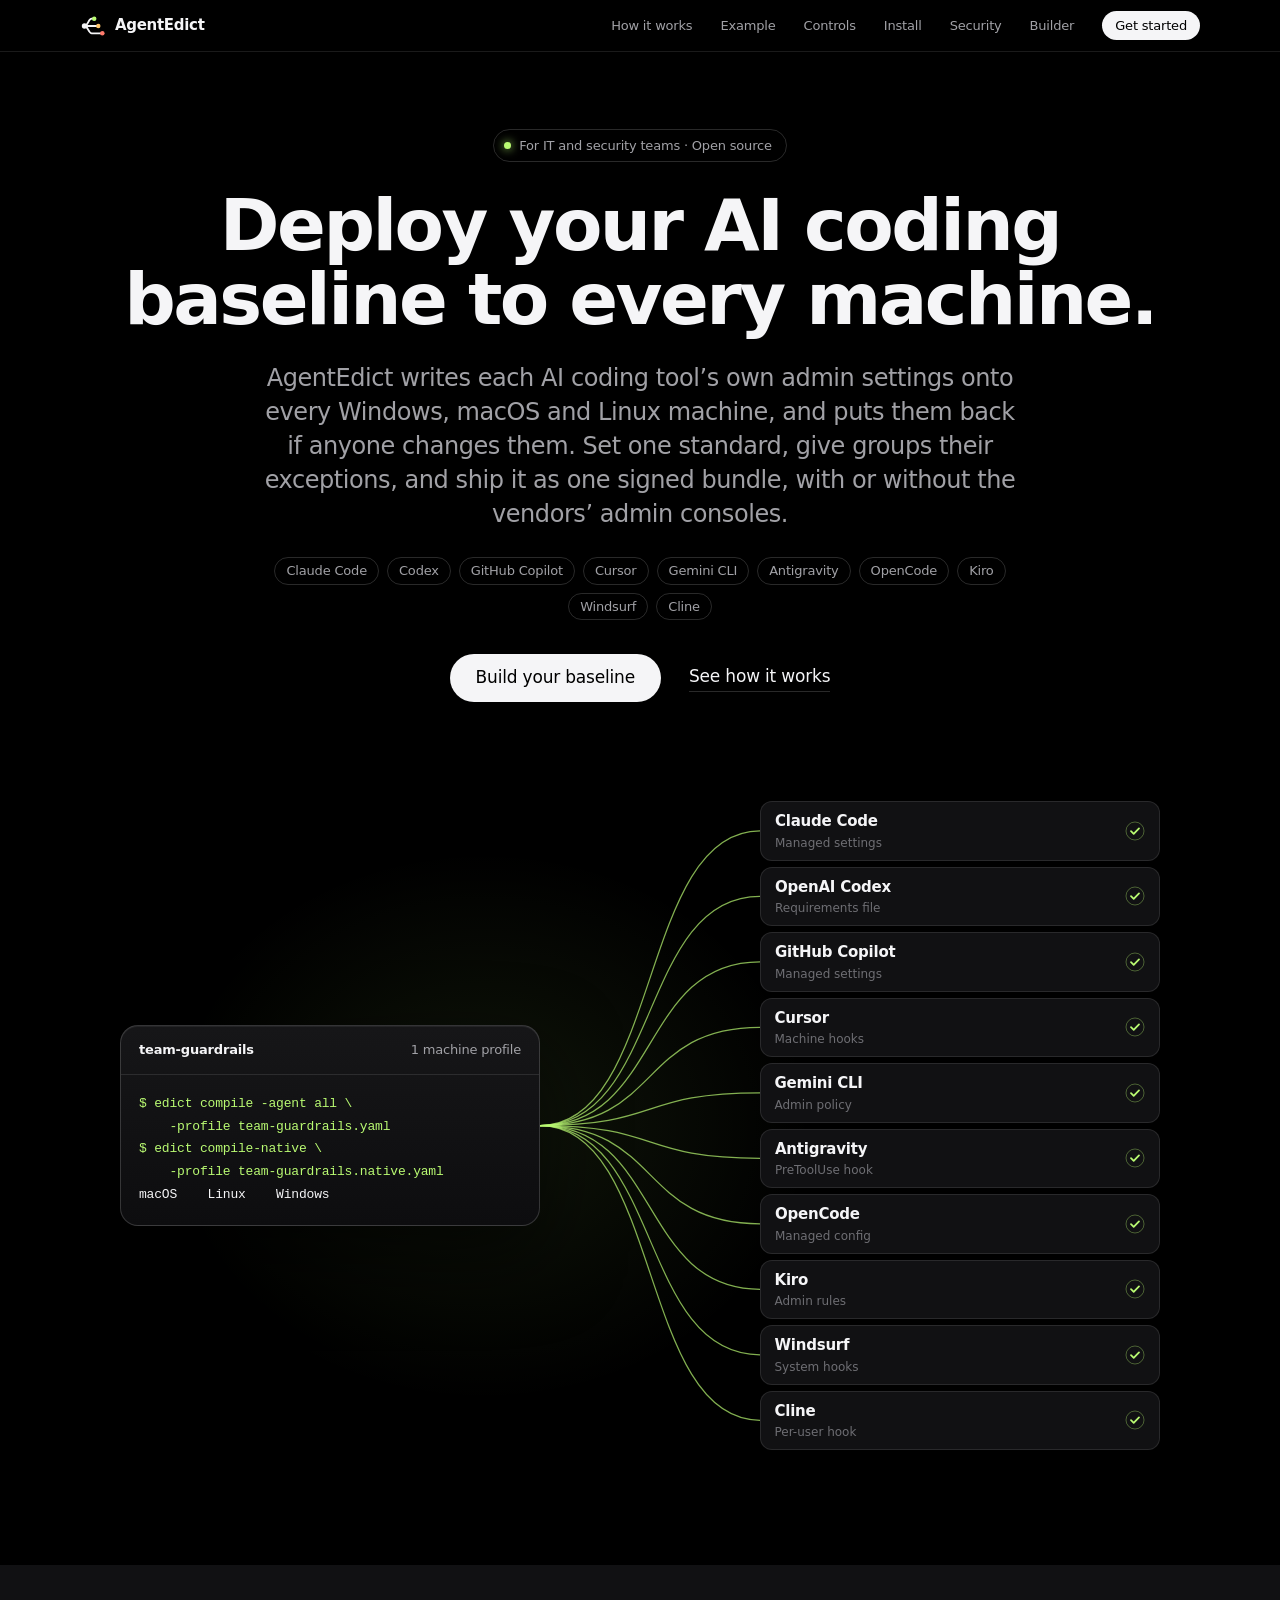
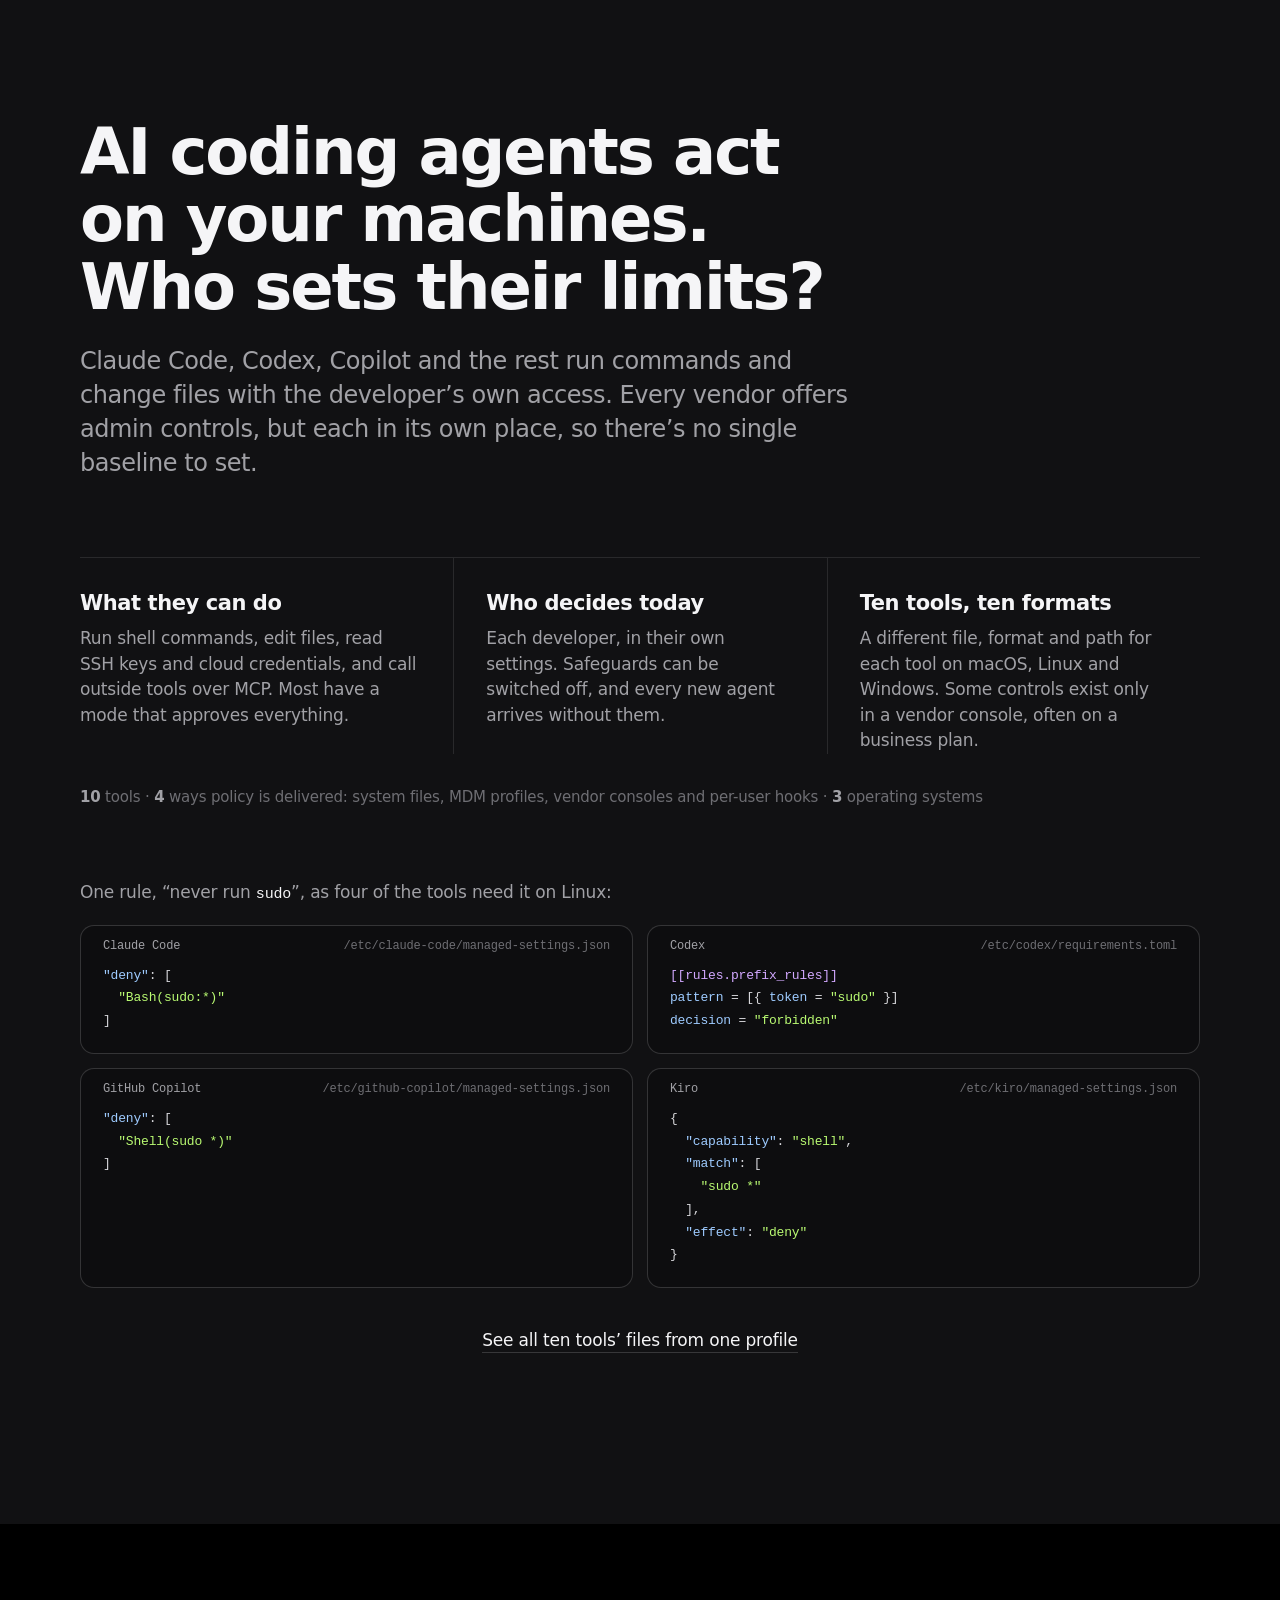
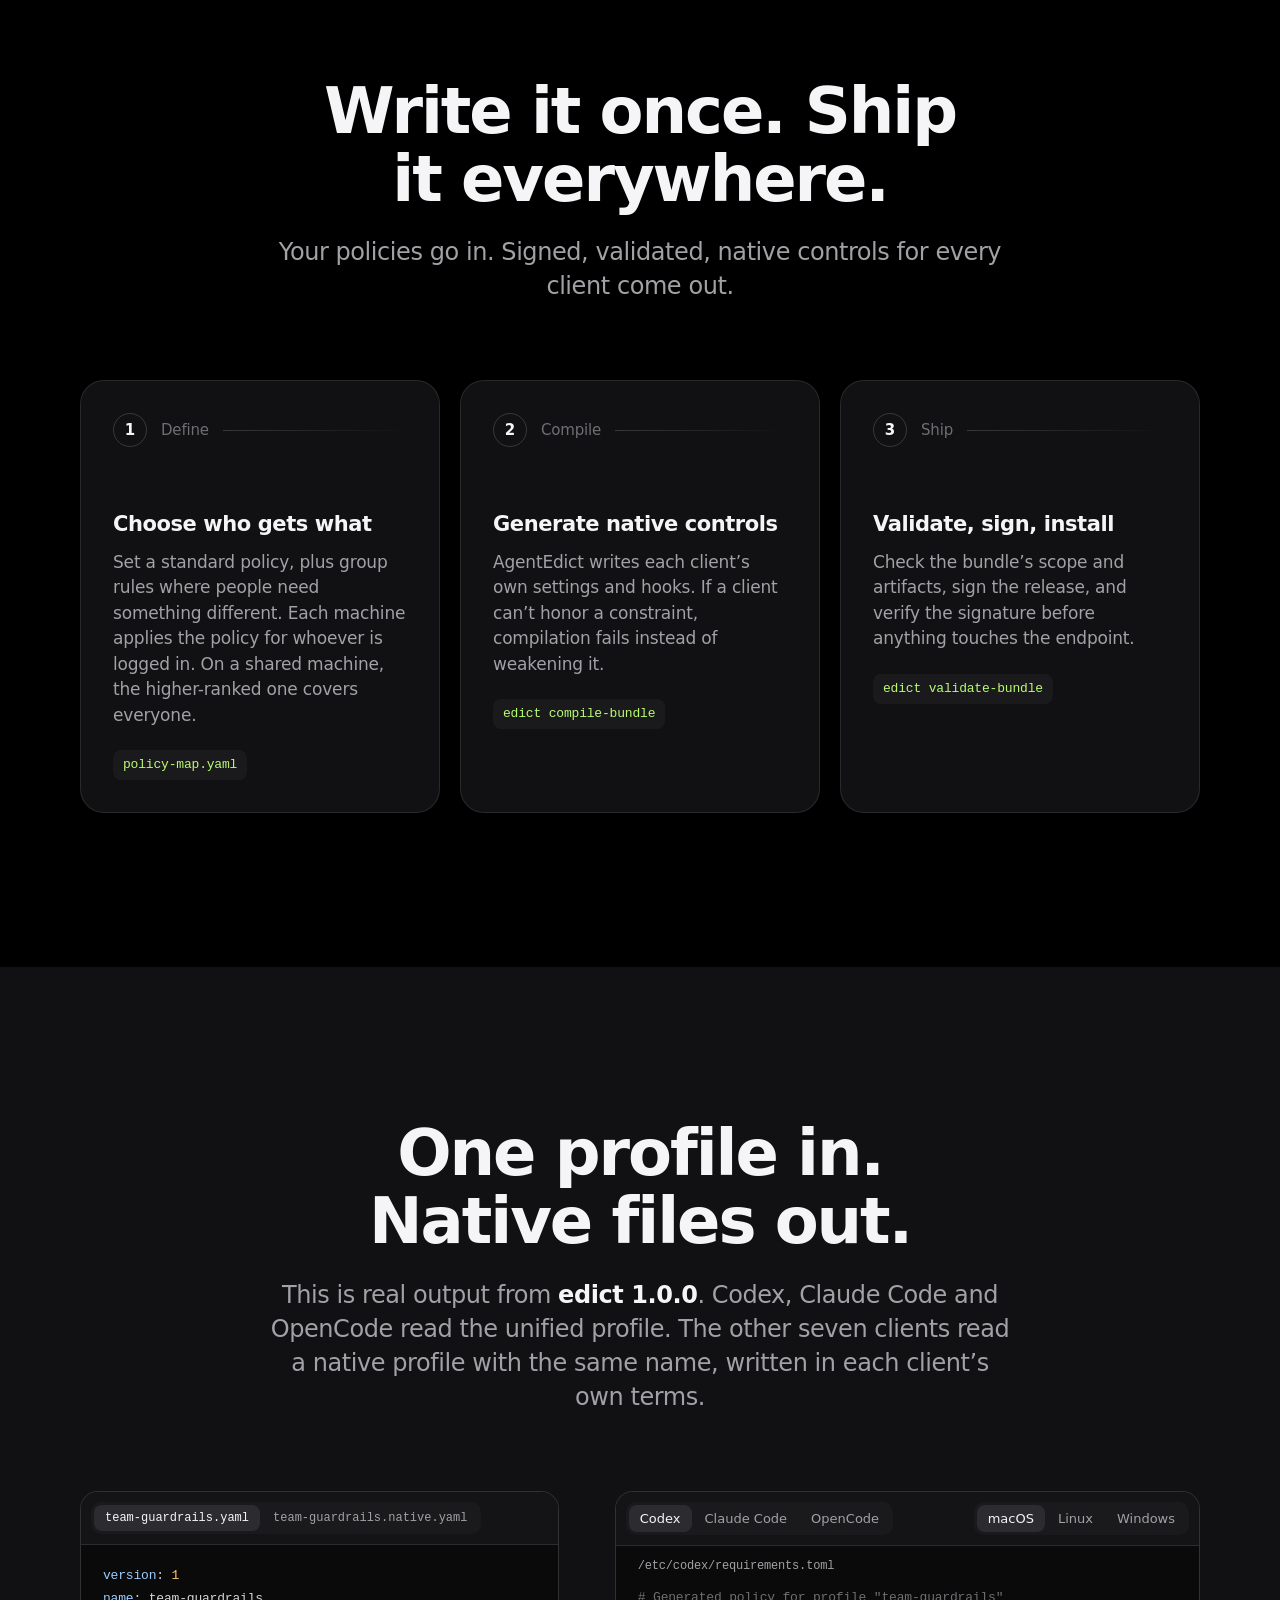
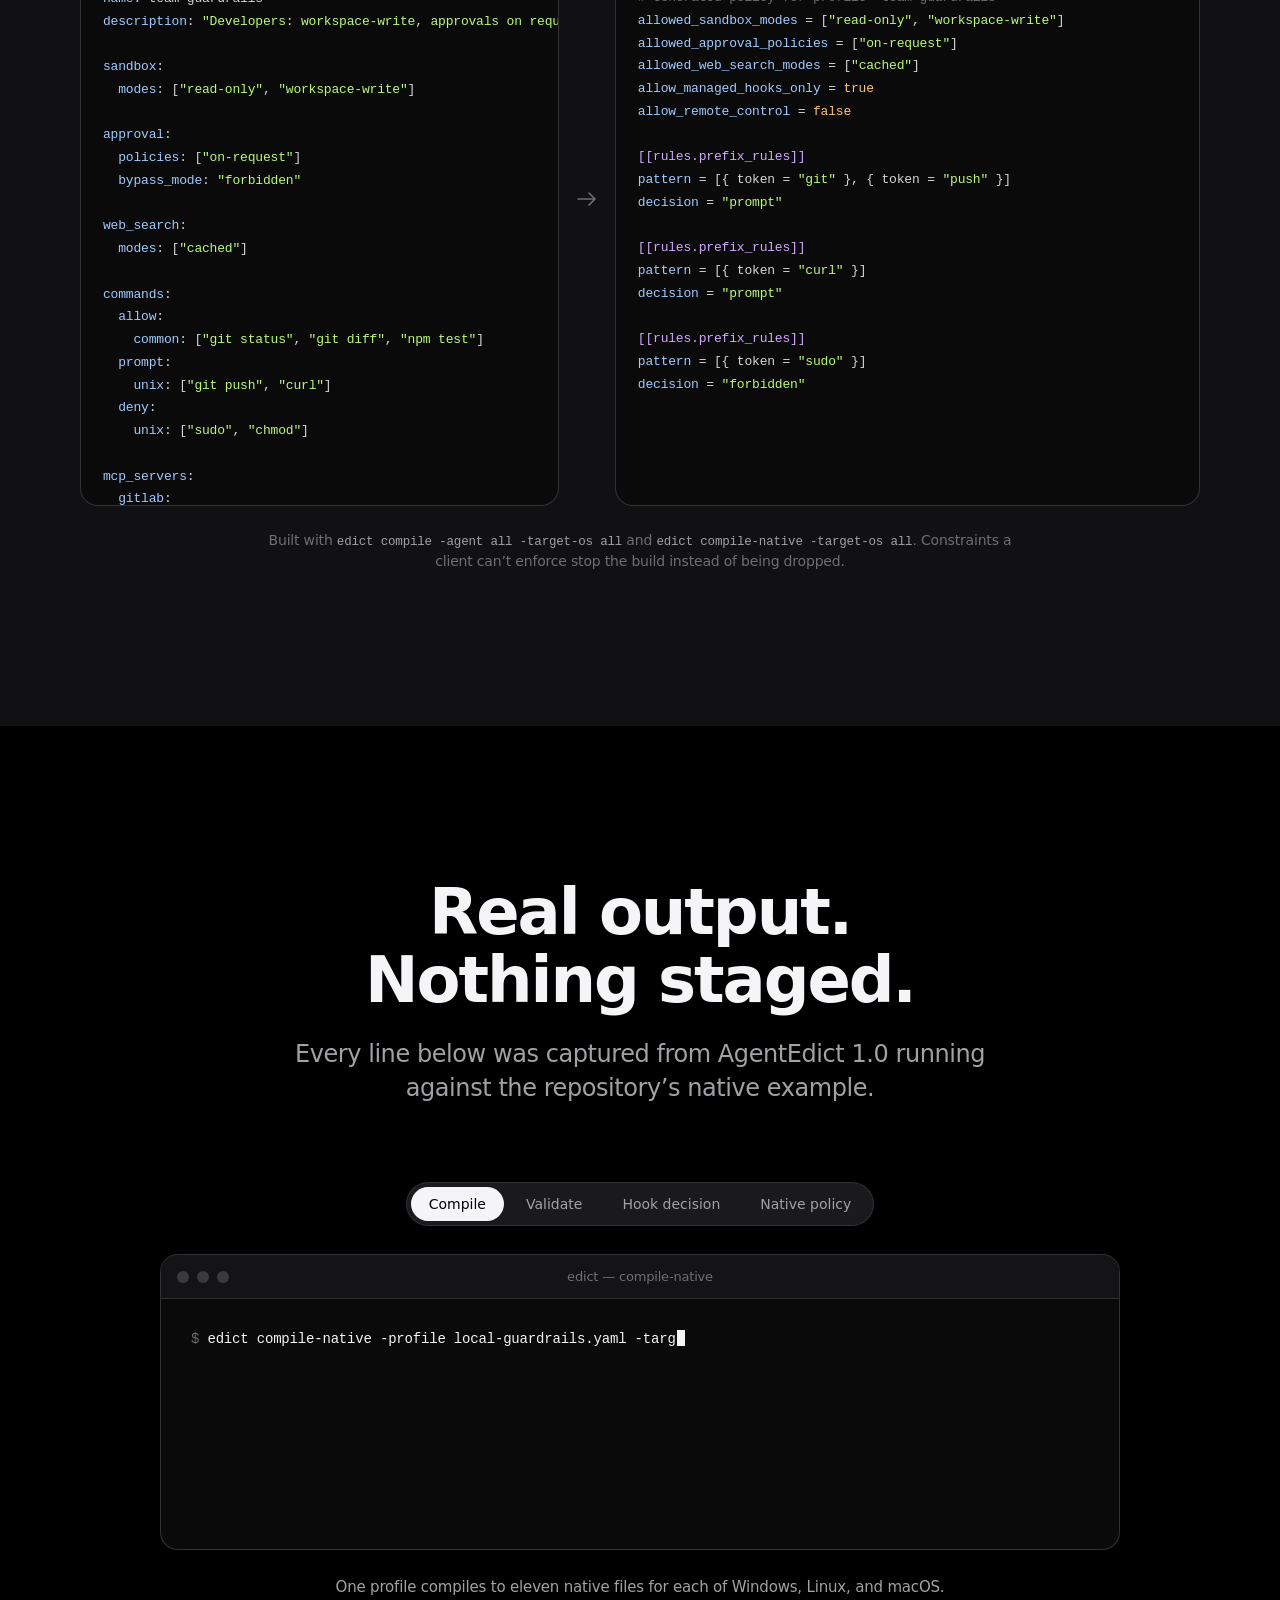
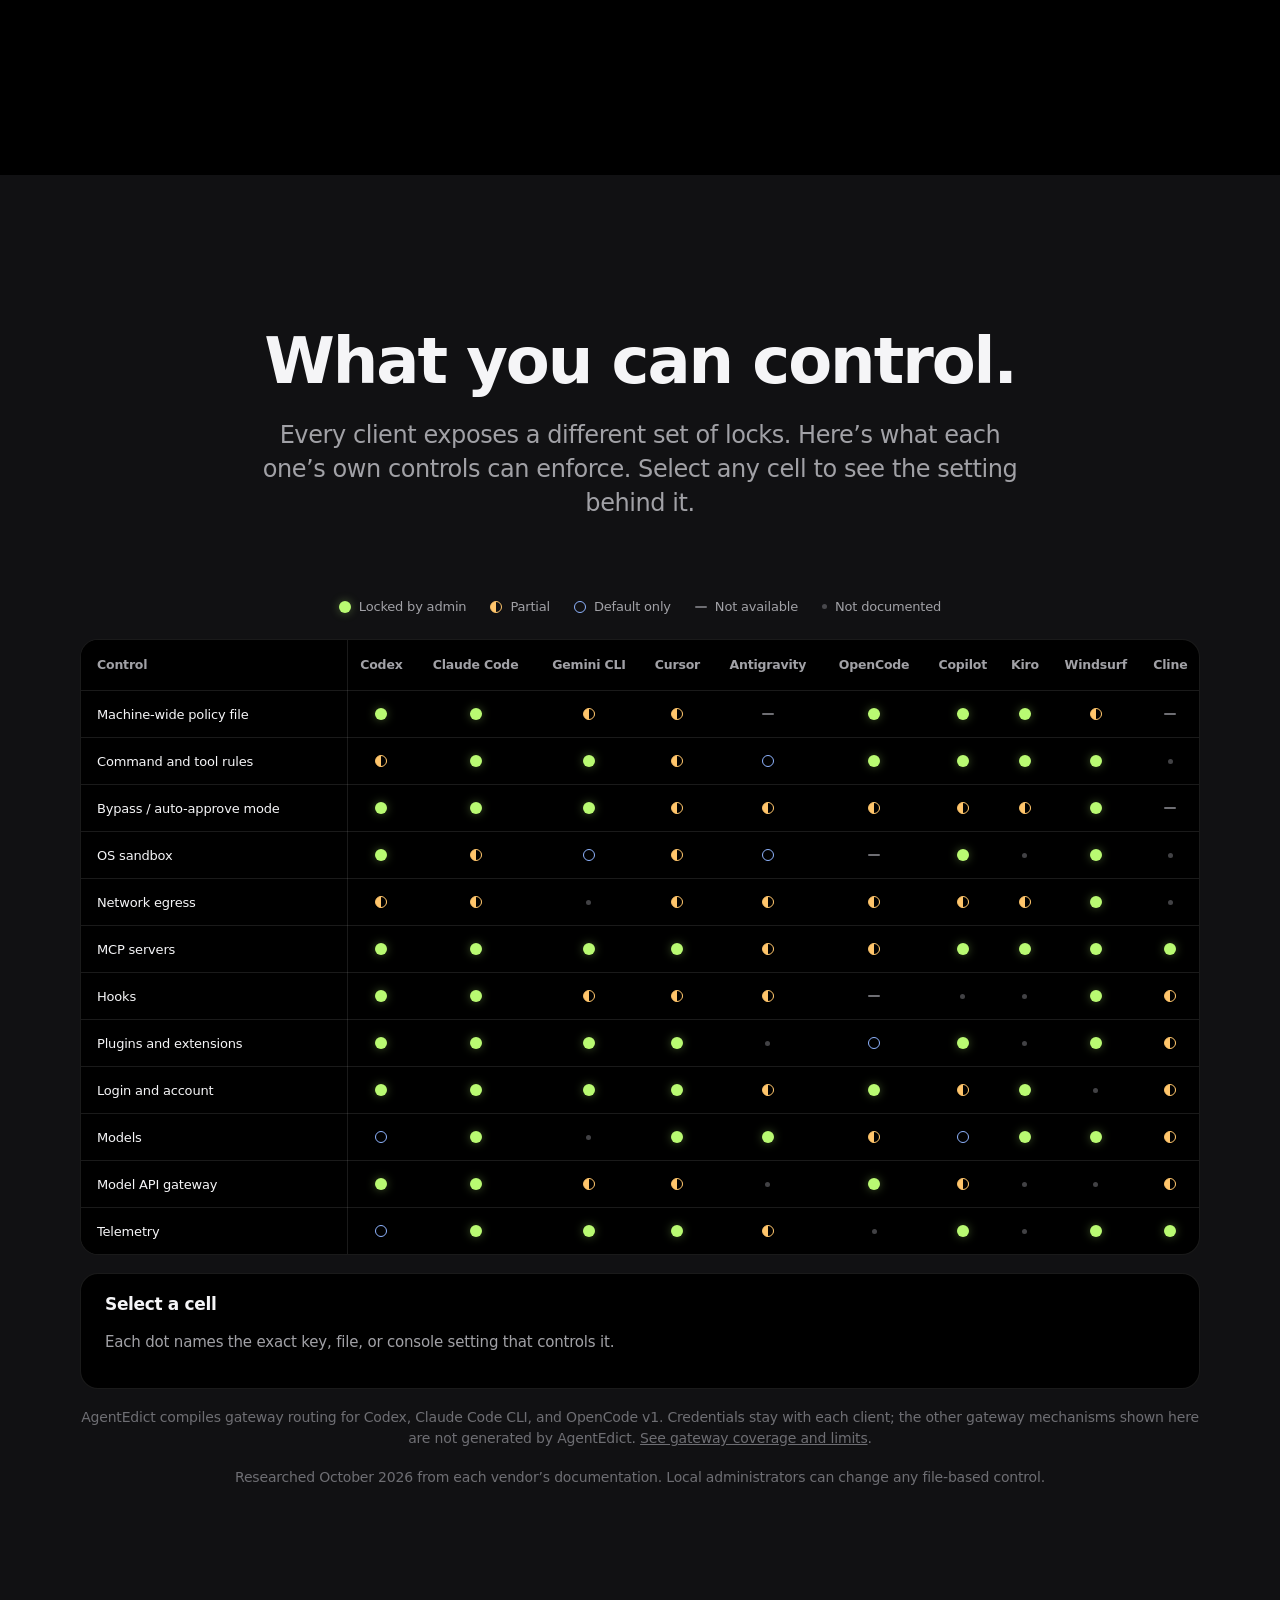
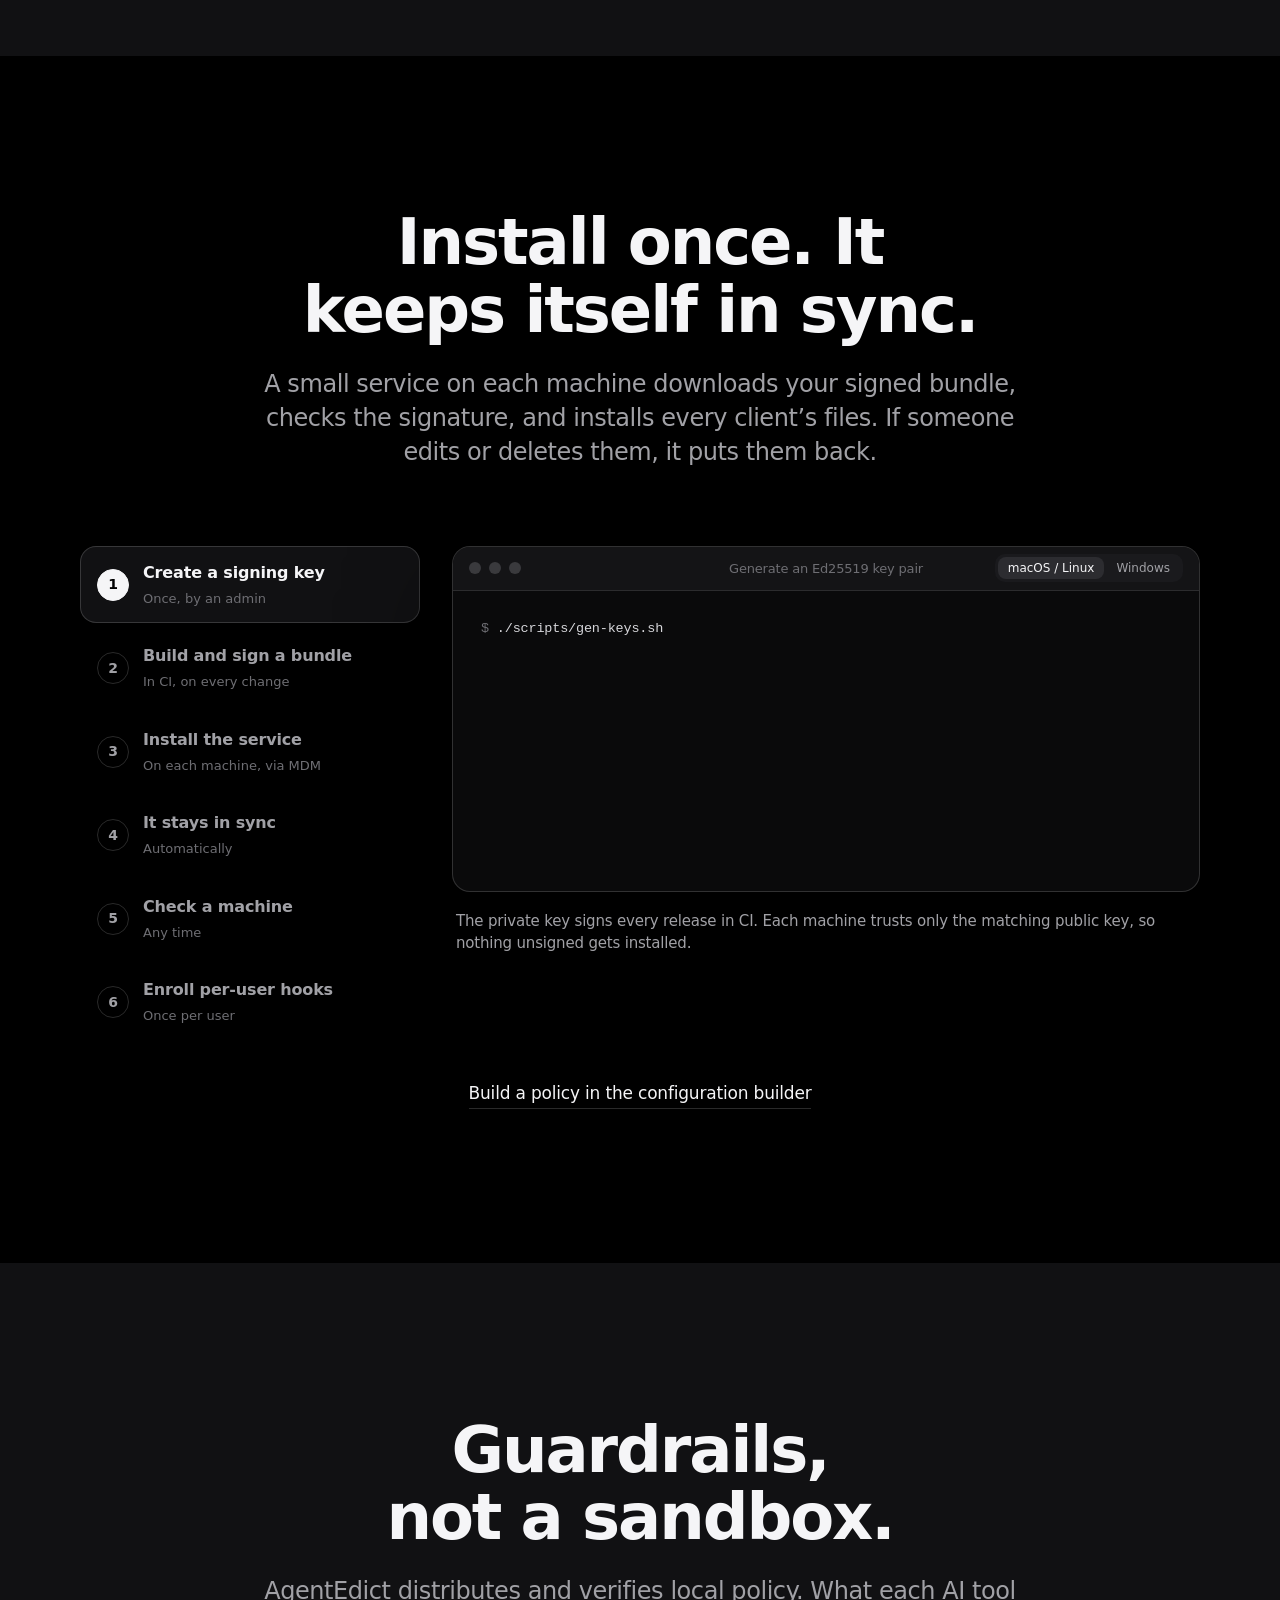
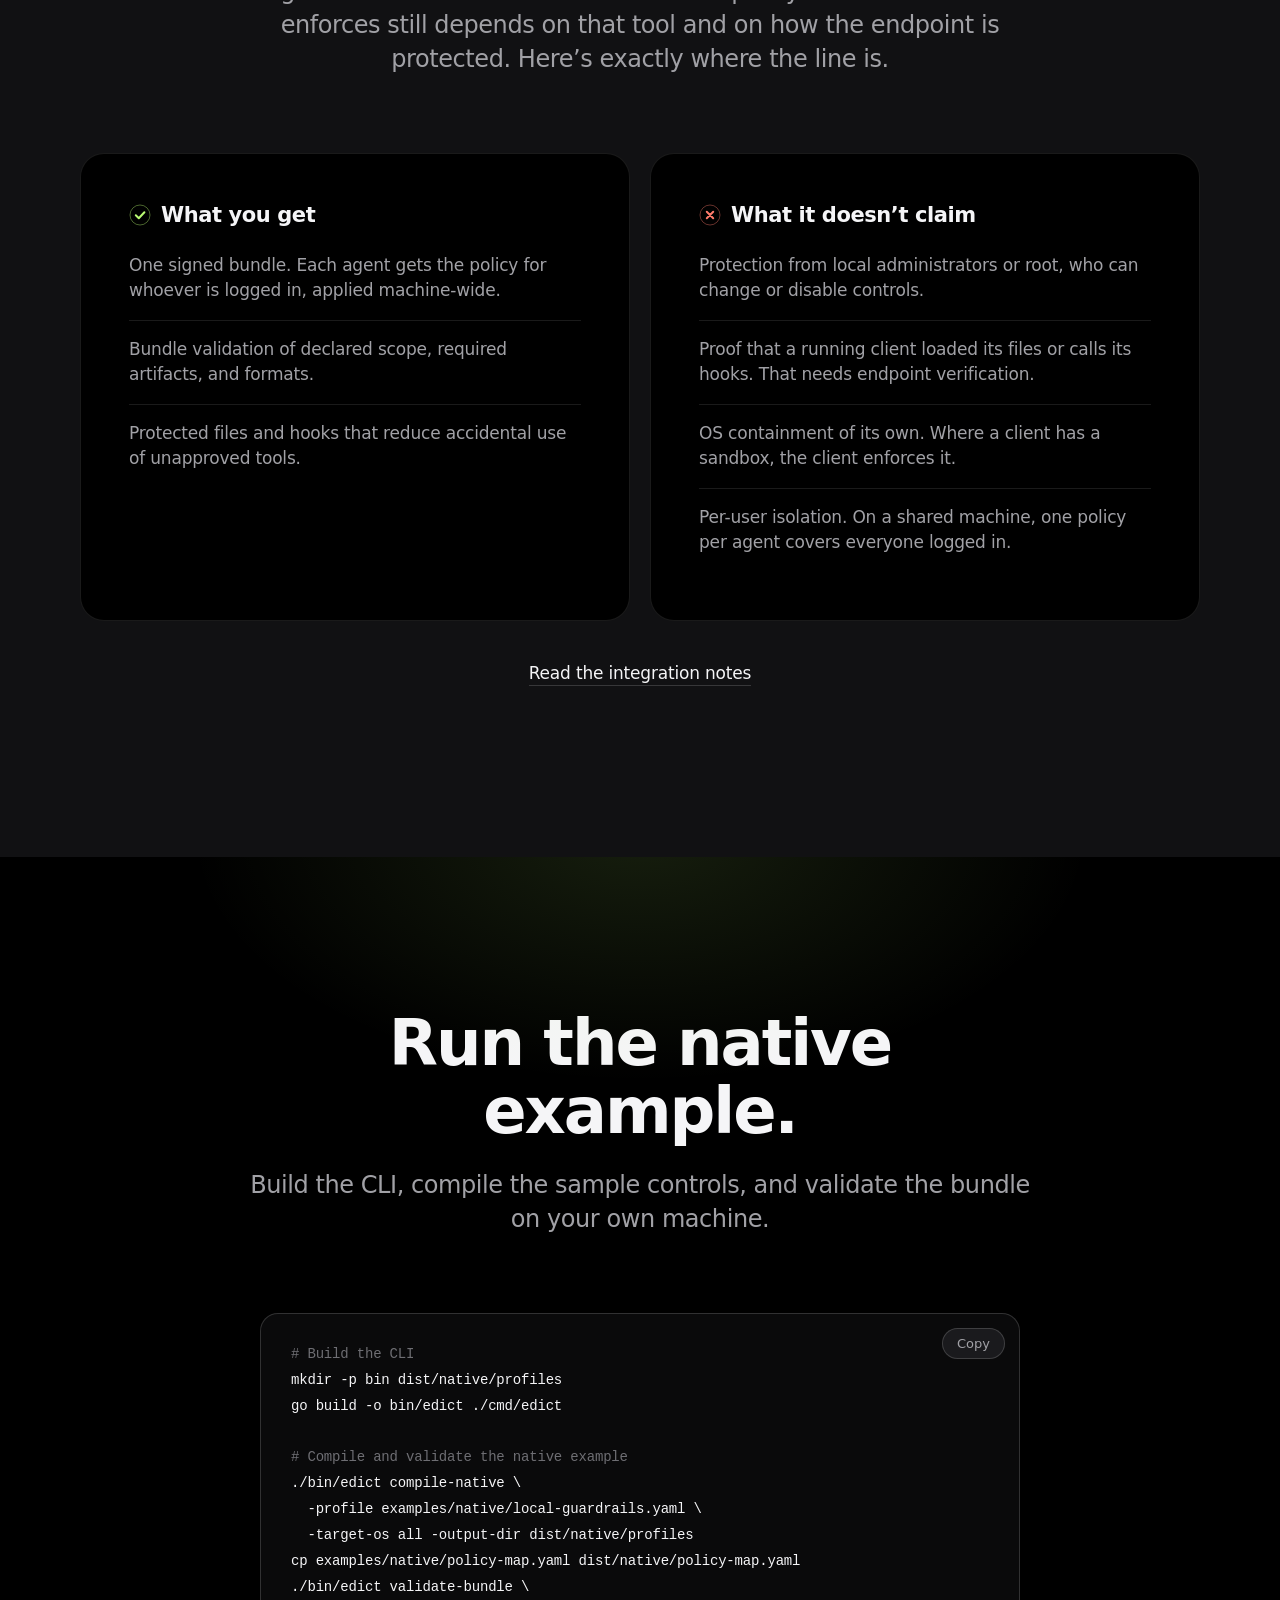
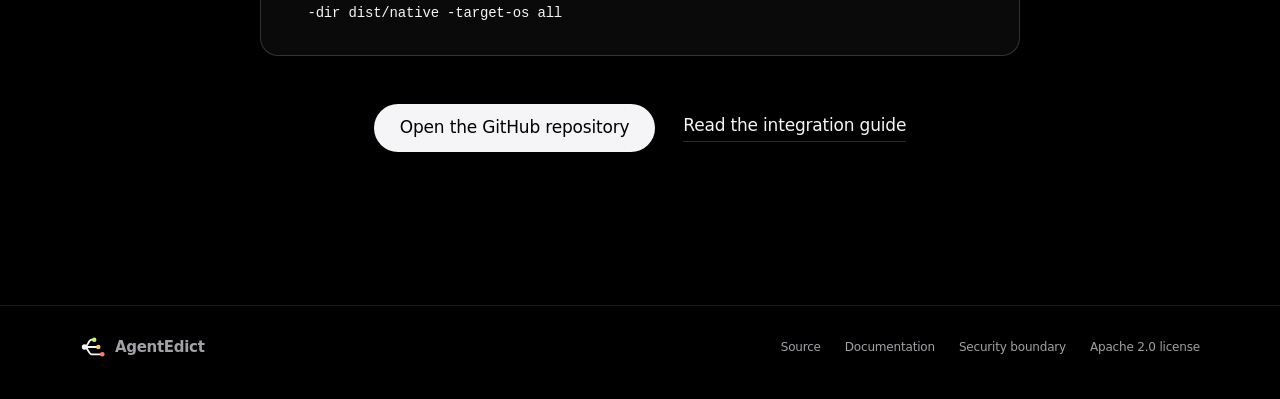
==== commit 5e373680: "fix: pin Claude gateway provider and reserve Codex filesystem table Emit and validate Claude Code cu" ====
--- a/public/index.html
+++ b/public/index.html
@@ -495,7 +495,7 @@
           <span><span class="gl none"><i></i></span>Not available</span>
           <span><span class="gl unk"><i></i></span>Not documented</span>
         </div>
-        <div class="mx-wrap"><table class="mx"><thead><tr><th scope="col">Control</th><th scope="col">Codex</th><th scope="col">Claude Code</th><th scope="col">Gemini CLI</th><th scope="col">Cursor</th><th scope="col">Antigravity</th><th scope="col">OpenCode</th><th scope="col">Copilot</th><th scope="col">Kiro</th><th scope="col">Windsurf</th><th scope="col">Cline</th></tr></thead><tbody><tr><th scope="row">Machine-wide policy file</th><td><button type="button" class="gl lock" aria-label="Codex, Machine-wide policy file: Locked" data-t="Codex" data-r="Machine-wide policy file" data-s="Locked" data-d="&lt;code&gt;/etc/codex/requirements.toml&lt;/code&gt; (Linux, macOS); &lt;code&gt;%ProgramData%\OpenAI\Codex\requirements.toml&lt;/code&gt; (Windows)"><i></i></button></td><td><button type="button" class="gl lock" aria-label="Claude Code, Machine-wide policy file: Locked" data-t="Claude Code" data-r="Machine-wide policy file" data-s="Locked" data-d="&lt;code&gt;managed-settings.json&lt;/code&gt; + &lt;code&gt;managed-settings.d/&lt;/code&gt; in &lt;code&gt;/etc/claude-code/&lt;/code&gt;, &lt;code&gt;/Library/Application Support/ClaudeCode/&lt;/code&gt;, &lt;code&gt;C:\Program Files\ClaudeCode\&lt;/code&gt; (not ProgramData)"><i></i></button></td><td><button type="button" class="gl part" aria-label="Gemini CLI, Machine-wide policy file: Partial" data-t="Gemini CLI" data-r="Machine-wide policy file" data-s="Partial" data-d="System override &lt;code&gt;settings.json&lt;/code&gt; in &lt;code&gt;/etc/gemini-cli/&lt;/code&gt;, &lt;code&gt;/Library/Application Support/GeminiCli/&lt;/code&gt;, &lt;code&gt;C:\ProgramData\gemini-cli\&lt;/code&gt;. Path can be redirected with &lt;code&gt;GEMINI_CLI_SYSTEM_SETTINGS_PATH&lt;/code&gt;"><i></i></button></td><td><button type="button" class="gl part" aria-label="Cursor, Machine-wide policy file: Partial" data-t="Cursor" data-r="Machine-wide policy file" data-s="Partial" data-d="Only &lt;code&gt;hooks.json&lt;/code&gt; is system-wide (&lt;code&gt;/etc/cursor/&lt;/code&gt;, &lt;code&gt;/Library/Application Support/Cursor/&lt;/code&gt;, &lt;code&gt;C:\ProgramData\Cursor\&lt;/code&gt;). &lt;code&gt;permissions.json&lt;/code&gt; and Linux &lt;code&gt;policy.json&lt;/code&gt; live in &lt;code&gt;~/.cursor/&lt;/code&gt;"><i></i></button></td><td><button type="button" class="gl none" aria-label="Antigravity, Machine-wide policy file: Not available" data-t="Antigravity" data-r="Machine-wide policy file" data-s="Not available" data-d="None documented. Permissions in &lt;code&gt;~/.gemini/antigravity-cli/settings.json&lt;/code&gt;, hooks in &lt;code&gt;~/.gemini/config/hooks.json&lt;/code&gt; (per user)"><i></i></button></td><td><button type="button" class="gl lock" aria-label="OpenCode, Machine-wide policy file: Locked" data-t="OpenCode" data-r="Machine-wide policy file" data-s="Locked" data-d="&lt;code&gt;opencode.json(c)&lt;/code&gt; in &lt;code&gt;/etc/opencode/&lt;/code&gt;, &lt;code&gt;/Library/Application Support/opencode/&lt;/code&gt;, &lt;code&gt;%ProgramData%\opencode&lt;/code&gt;. Overrides user and project config"><i></i></button></td><td><button type="button" class="gl lock" aria-label="Copilot, Machine-wide policy file: Locked" data-t="Copilot" data-r="Machine-wide policy file" data-s="Locked" data-d="&lt;code&gt;managed-settings.json&lt;/code&gt; in &lt;code&gt;/etc/github-copilot/&lt;/code&gt;, &lt;code&gt;/Library/Application Support/GitHubCopilot/&lt;/code&gt;, &lt;code&gt;%ProgramFiles%\GitHubCopilot\&lt;/code&gt;. Must be root-owned, not world-writable, not a symlink"><i></i></button></td><td><button type="button" class="gl lock" aria-label="Kiro, Machine-wide policy file: Locked" data-t="Kiro" data-r="Machine-wide policy file" data-s="Locked" data-d="&lt;code&gt;managed-settings.json&lt;/code&gt; (macOS: &lt;code&gt;/Library/Application Support/Kiro/&lt;/code&gt;; Linux and Windows paths in Kiro docs). Admin-only write"><i></i></button></td><td><button type="button" class="gl part" aria-label="Windsurf, Machine-wide policy file: Partial" data-t="Windsurf" data-r="Machine-wide policy file" data-s="Partial" data-d="System-level rules, workflows, skills, &lt;code&gt;hooks.json&lt;/code&gt; and &lt;code&gt;system.json&lt;/code&gt; in system directories; users can’t override"><i></i></button></td><td><button type="button" class="gl none" aria-label="Cline, Machine-wide policy file: Not available" data-t="Cline" data-r="Machine-wide policy file" data-s="Not available" data-d="None documented"><i></i></button></td></tr><tr><th scope="row">Command and tool rules</th><td><button type="button" class="gl part" aria-label="Codex, Command and tool rules: Partial" data-t="Codex" data-r="Command and tool rules" data-s="Partial" data-d="&lt;code&gt;[rules] prefix_rules&lt;/code&gt; with &lt;code&gt;prompt&lt;/code&gt; or &lt;code&gt;forbidden&lt;/code&gt; only (no allow). Most restrictive of managed and &lt;code&gt;.rules&lt;/code&gt; wins"><i></i></button></td><td><button type="button" class="gl lock" aria-label="Claude Code, Command and tool rules: Locked" data-t="Claude Code" data-r="Command and tool rules" data-s="Locked" data-d="&lt;code&gt;permissions.allow/ask/deny&lt;/code&gt; + &lt;code&gt;allowManagedPermissionRulesOnly&lt;/code&gt; to ignore all non-managed rules"><i></i></button></td><td><button type="button" class="gl lock" aria-label="Gemini CLI, Command and tool rules: Locked" data-t="Gemini CLI" data-r="Command and tool rules" data-s="Locked" data-d="Admin policy TOML (&lt;code&gt;allow&lt;/code&gt;/&lt;code&gt;deny&lt;/code&gt;/&lt;code&gt;ask_user&lt;/code&gt;, &lt;code&gt;toolName&lt;/code&gt;, &lt;code&gt;mcpName&lt;/code&gt;, &lt;code&gt;commandPrefix&lt;/code&gt;, &lt;code&gt;commandRegex&lt;/code&gt;, &lt;code&gt;argsPattern&lt;/code&gt;). Directory must be root-owned or it is ignored"><i></i></button></td><td><button type="button" class="gl part" aria-label="Cursor, Command and tool rules: Partial" data-t="Cursor" data-r="Command and tool rules" data-s="Partial" data-d="No deny list in config. &lt;code&gt;terminalAllowlist&lt;/code&gt; only auto-approves; denial needs hooks"><i></i></button></td><td><button type="button" class="gl def" aria-label="Antigravity, Command and tool rules: Default only" data-t="Antigravity" data-r="Command and tool rules" data-s="Default only" data-d="&lt;code&gt;action(target)&lt;/code&gt; allow/ask/deny rules for &lt;code&gt;command&lt;/code&gt;, &lt;code&gt;read_file&lt;/code&gt;, &lt;code&gt;write_file&lt;/code&gt;, &lt;code&gt;read_url&lt;/code&gt;, &lt;code&gt;execute_url&lt;/code&gt;, &lt;code&gt;mcp&lt;/code&gt;. User-level only"><i></i></button></td><td><button type="button" class="gl lock" aria-label="OpenCode, Command and tool rules: Locked" data-t="OpenCode" data-r="Command and tool rules" data-s="Locked" data-d="&lt;code&gt;permission&lt;/code&gt; allow/ask/deny per tool with glob patterns (&lt;code&gt;bash&lt;/code&gt;, &lt;code&gt;edit&lt;/code&gt;, &lt;code&gt;read&lt;/code&gt;, &lt;code&gt;webfetch&lt;/code&gt;, &lt;code&gt;external_directory&lt;/code&gt;, …). Defaults to allow"><i></i></button></td><td><button type="button" class="gl lock" aria-label="Copilot, Command and tool rules: Locked" data-t="Copilot" data-r="Command and tool rules" data-s="Locked" data-d="&lt;code&gt;permissions.allow/ask/deny&lt;/code&gt;; deny wins, a managed &lt;code&gt;ask&lt;/code&gt; survives bypass mode and stored approvals"><i></i></button></td><td><button type="button" class="gl lock" aria-label="Kiro, Command and tool rules: Locked" data-t="Kiro" data-r="Command and tool rules" data-s="Locked" data-d="&lt;code&gt;rules&lt;/code&gt; with &lt;code&gt;capability&lt;/code&gt; (&lt;code&gt;shell&lt;/code&gt;, &lt;code&gt;fs_read&lt;/code&gt;, &lt;code&gt;fs_write&lt;/code&gt;, &lt;code&gt;web_fetch&lt;/code&gt;, &lt;code&gt;web_search&lt;/code&gt;, &lt;code&gt;mcp&lt;/code&gt;), &lt;code&gt;match&lt;/code&gt;, &lt;code&gt;exclude&lt;/code&gt;; admin effect is &lt;code&gt;deny&lt;/code&gt; or &lt;code&gt;ask&lt;/code&gt; only"><i></i></button></td><td><button type="button" class="gl lock" aria-label="Windsurf, Command and tool rules: Locked" data-t="Windsurf" data-r="Command and tool rules" data-s="Locked" data-d="Team allow/ask/deny for Devin CLI and Local; Cascade team denylist always applies"><i></i></button></td><td><button type="button" class="gl unk" aria-label="Cline, Command and tool rules: Not documented" data-t="Cline" data-r="Command and tool rules" data-s="Not documented" data-d="Not documented"><i></i></button></td></tr><tr><th scope="row">Bypass / auto-approve mode</th><td><button type="button" class="gl lock" aria-label="Codex, Bypass / auto-approve mode: Locked" data-t="Codex" data-r="Bypass / auto-approve mode" data-s="Locked" data-d="&lt;code&gt;allowed_approval_policies&lt;/code&gt;, &lt;code&gt;allowed_approvals_reviewers&lt;/code&gt;, &lt;code&gt;guardian_policy_config&lt;/code&gt;"><i></i></button></td><td><button type="button" class="gl lock" aria-label="Claude Code, Bypass / auto-approve mode: Locked" data-t="Claude Code" data-r="Bypass / auto-approve mode" data-s="Locked" data-d="&lt;code&gt;permissions.disableBypassPermissionsMode&lt;/code&gt;"><i></i></button></td><td><button type="button" class="gl lock" aria-label="Gemini CLI, Bypass / auto-approve mode: Locked" data-t="Gemini CLI" data-r="Bypass / auto-approve mode" data-s="Locked" data-d="&lt;code&gt;security.disableYoloMode&lt;/code&gt;; cloud Strict Mode"><i></i></button></td><td><button type="button" class="gl part" aria-label="Cursor, Bypass / auto-approve mode: Partial" data-t="Cursor" data-r="Bypass / auto-approve mode" data-s="Partial" data-d="Org Run Mode policy in dashboard (e.g. Auto-review)"><i></i></button></td><td><button type="button" class="gl part" aria-label="Antigravity, Bypass / auto-approve mode: Partial" data-t="Antigravity" data-r="Bypass / auto-approve mode" data-s="Partial" data-d="App presets (Default, Request Review, Turbo) are user settings; enterprise “permission thresholds” in 2.5.0"><i></i></button></td><td><button type="button" class="gl part" aria-label="OpenCode, Bypass / auto-approve mode: Partial" data-t="OpenCode" data-r="Bypass / auto-approve mode" data-s="Partial" data-d="No mode lock; &lt;code&gt;--auto&lt;/code&gt; only changes &lt;code&gt;ask&lt;/code&gt;, explicit &lt;code&gt;deny&lt;/code&gt; still applies"><i></i></button></td><td><button type="button" class="gl part" aria-label="Copilot, Bypass / auto-approve mode: Partial" data-t="Copilot" data-r="Bypass / auto-approve mode" data-s="Partial" data-d="&lt;code&gt;permissions.disableBypassPermissionsMode&lt;/code&gt; blocks --yolo and --allow-all; an open GitHub issue reports that non-interactive sessions still bypass it"><i></i></button></td><td><button type="button" class="gl part" aria-label="Kiro, Bypass / auto-approve mode: Partial" data-t="Kiro" data-r="Bypass / auto-approve mode" data-s="Partial" data-d="Client presets can’t override an admin &lt;code&gt;deny&lt;/code&gt; or &lt;code&gt;ask&lt;/code&gt;"><i></i></button></td><td><button type="button" class="gl lock" aria-label="Windsurf, Bypass / auto-approve mode: Locked" data-t="Windsurf" data-r="Bypass / auto-approve mode" data-s="Locked" data-d="Maximum autonomy level cap"><i></i></button></td><td><button type="button" class="gl none" aria-label="Cline, Bypass / auto-approve mode: Not available" data-t="Cline" data-r="Bypass / auto-approve mode" data-s="Not available" data-d="Cline documents Allow YOLO mode as unsupported in every client, and nothing reads &lt;code&gt;yoloModeAllowed&lt;/code&gt;"><i></i></button></td></tr><tr><th scope="row">OS sandbox</th><td><button type="button" class="gl lock" aria-label="Codex, OS sandbox: Locked" data-t="Codex" data-r="OS sandbox" data-s="Locked" data-d="&lt;code&gt;allowed_sandbox_modes&lt;/code&gt; (omitting it blocks &lt;code&gt;danger-full-access&lt;/code&gt;), &lt;code&gt;allowed_permission_profiles&lt;/code&gt; (0.138+), &lt;code&gt;[permissions.filesystem] deny_read&lt;/code&gt;"><i></i></button></td><td><button type="button" class="gl part" aria-label="Claude Code, OS sandbox: Partial" data-t="Claude Code" data-r="OS sandbox" data-s="Partial" data-d="&lt;code&gt;sandbox.*&lt;/code&gt; with &lt;code&gt;failIfUnavailable&lt;/code&gt;, &lt;code&gt;allowUnsandboxedCommands: false&lt;/code&gt; and &lt;code&gt;allowManagedReadPathsOnly&lt;/code&gt;. macOS, Linux and WSL2 only; native Windows runs shell commands unsandboxed. AgentEdict sets it when a profile says &lt;code&gt;claude.sandbox: required&lt;/code&gt;"><i></i></button></td><td><button type="button" class="gl def" aria-label="Gemini CLI, OS sandbox: Default only" data-t="Gemini CLI" data-r="OS sandbox" data-s="Default only" data-d="&lt;code&gt;tools.sandbox&lt;/code&gt; (e.g. Docker) in system settings"><i></i></button></td><td><button type="button" class="gl part" aria-label="Cursor, OS sandbox: Partial" data-t="Cursor" data-r="OS sandbox" data-s="Partial" data-d="Shell sandbox via Run Mode “when it can”; per-MCP-server sandbox modes"><i></i></button></td><td><button type="button" class="gl def" aria-label="Antigravity, OS sandbox: Default only" data-t="Antigravity" data-r="OS sandbox" data-s="Default only" data-d="Terminal sandbox (Seatbelt / bubblewrap; Windows preview), on in the app’s Default preset"><i></i></button></td><td><button type="button" class="gl none" aria-label="OpenCode, OS sandbox: Not available" data-t="OpenCode" data-r="OS sandbox" data-s="Not available" data-d="No sandbox"><i></i></button></td><td><button type="button" class="gl lock" aria-label="Copilot, OS sandbox: Locked" data-t="Copilot" data-r="OS sandbox" data-s="Locked" data-d="&lt;code&gt;sandbox&lt;/code&gt; (commands, filesystem, network, credentials, MCP/LSP servers) with &lt;code&gt;failIfUnavailable&lt;/code&gt;"><i></i></button></td><td><button type="button" class="gl unk" aria-label="Kiro, OS sandbox: Not documented" data-t="Kiro" data-r="OS sandbox" data-s="Not documented" data-d="Not documented"><i></i></button></td><td><button type="button" class="gl lock" aria-label="Windsurf, OS sandbox: Locked" data-t="Windsurf" data-r="OS sandbox" data-s="Locked" data-d="Force sandbox mode with command exclusions"><i></i></button></td><td><button type="button" class="gl unk" aria-label="Cline, OS sandbox: Not documented" data-t="Cline" data-r="OS sandbox" data-s="Not documented" data-d="Not documented"><i></i></button></td></tr><tr><th scope="row">Network egress</th><td><button type="button" class="gl part" aria-label="Codex, Network egress: Partial" data-t="Codex" data-r="Network egress" data-s="Partial" data-d="&lt;code&gt;[experimental_network]&lt;/code&gt; managed proxy with domain allow/deny; &lt;code&gt;[application.network]&lt;/code&gt;; &lt;code&gt;allowed_web_search_modes&lt;/code&gt;. Experimental, doesn’t cover MCP or apps"><i></i></button></td><td><button type="button" class="gl part" aria-label="Claude Code, Network egress: Partial" data-t="Claude Code" data-r="Network egress" data-s="Partial" data-d="&lt;code&gt;sandbox.network.allowedDomains&lt;/code&gt; + &lt;code&gt;allowManagedDomainsOnly&lt;/code&gt; for shell commands (macOS, Linux and WSL2 only); &lt;code&gt;WebFetch(domain:…)&lt;/code&gt; rules for Claude’s own fetches"><i></i></button></td><td><button type="button" class="gl unk" aria-label="Gemini CLI, Network egress: Not documented" data-t="Gemini CLI" data-r="Network egress" data-s="Not documented" data-d="Not documented beyond the sandbox"><i></i></button></td><td><button type="button" class="gl part" aria-label="Cursor, Network egress: Partial" data-t="Cursor" data-r="Network egress" data-s="Partial" data-d="Per-MCP-server network mode; Cloud Agent egress lock"><i></i></button></td><td><button type="button" class="gl part" aria-label="Antigravity, Network egress: Partial" data-t="Antigravity" data-r="Network egress" data-s="Partial" data-d="Sandbox blocks network by default; browser allowlist is a local user file"><i></i></button></td><td><button type="button" class="gl part" aria-label="OpenCode, Network egress: Partial" data-t="OpenCode" data-r="Network egress" data-s="Partial" data-d="&lt;code&gt;webfetch&lt;/code&gt; / &lt;code&gt;websearch&lt;/code&gt; permission patterns only"><i></i></button></td><td><button type="button" class="gl part" aria-label="Copilot, Network egress: Partial" data-t="Copilot" data-r="Network egress" data-s="Partial" data-d="Network rules inside &lt;code&gt;sandbox&lt;/code&gt;"><i></i></button></td><td><button type="button" class="gl part" aria-label="Kiro, Network egress: Partial" data-t="Kiro" data-r="Network egress" data-s="Partial" data-d="&lt;code&gt;web_fetch&lt;/code&gt; / &lt;code&gt;web_search&lt;/code&gt; rules; console can turn web tools off"><i></i></button></td><td><button type="button" class="gl lock" aria-label="Windsurf, Network egress: Locked" data-t="Windsurf" data-r="Network egress" data-s="Locked" data-d="Sandbox domain allow/deny lists; web search off by default"><i></i></button></td><td><button type="button" class="gl unk" aria-label="Cline, Network egress: Not documented" data-t="Cline" data-r="Network egress" data-s="Not documented" data-d="Not documented"><i></i></button></td></tr><tr><th scope="row">MCP servers</th><td><button type="button" class="gl lock" aria-label="Codex, MCP servers: Locked" data-t="Codex" data-r="MCP servers" data-s="Locked" data-d="&lt;code&gt;[mcp_servers.&amp;lt;name&amp;gt;] identity&lt;/code&gt; allowlist (command or URL match). Empty table disables all"><i></i></button></td><td><button type="button" class="gl lock" aria-label="Claude Code, MCP servers: Locked" data-t="Claude Code" data-r="MCP servers" data-s="Locked" data-d="&lt;code&gt;managed-mcp.json&lt;/code&gt;, &lt;code&gt;allowedMcpServers&lt;/code&gt; / &lt;code&gt;deniedMcpServers&lt;/code&gt;, &lt;code&gt;allowManagedMcpServersOnly&lt;/code&gt;"><i></i></button></td><td><button type="button" class="gl lock" aria-label="Gemini CLI, MCP servers: Locked" data-t="Gemini CLI" data-r="MCP servers" data-s="Locked" data-d="&lt;code&gt;mcp.allowed&lt;/code&gt; plus system &lt;code&gt;mcpServers&lt;/code&gt; with &lt;code&gt;includeTools&lt;/code&gt;/&lt;code&gt;excludeTools&lt;/code&gt;; cloud allowlist and required servers"><i></i></button></td><td><button type="button" class="gl lock" aria-label="Cursor, MCP servers: Locked" data-t="Cursor" data-r="MCP servers" data-s="Locked" data-d="Dashboard MCP allowlist with per-server tools; &lt;code&gt;mcpAllowlist&lt;/code&gt; in &lt;code&gt;permissions.json&lt;/code&gt;"><i></i></button></td><td><button type="button" class="gl part" aria-label="Antigravity, MCP servers: Partial" data-t="Antigravity" data-r="MCP servers" data-s="Partial" data-d="Enterprise MCP allowlists (2.5.0, fixed in 2.6.0)"><i></i></button></td><td><button type="button" class="gl part" aria-label="OpenCode, MCP servers: Partial" data-t="OpenCode" data-r="MCP servers" data-s="Partial" data-d="Managed &lt;code&gt;mcp&lt;/code&gt; entries can define and disable servers; no allowlist lock documented"><i></i></button></td><td><button type="button" class="gl lock" aria-label="Copilot, MCP servers: Locked" data-t="Copilot" data-r="MCP servers" data-s="Locked" data-d="&lt;code&gt;allowedMcpServers&lt;/code&gt; / &lt;code&gt;deniedMcpServers&lt;/code&gt; by URL or exact command; fails closed"><i></i></button></td><td><button type="button" class="gl lock" aria-label="Kiro, MCP servers: Locked" data-t="Kiro" data-r="MCP servers" data-s="Locked" data-d="Console: disable MCP or registry-only; &lt;code&gt;mcp&lt;/code&gt; capability rules"><i></i></button></td><td><button type="button" class="gl lock" aria-label="Windsurf, MCP servers: Locked" data-t="Windsurf" data-r="MCP servers" data-s="Locked" data-d="Allow MCP toggle, allowlist, registry enforcement"><i></i></button></td><td><button type="button" class="gl lock" aria-label="Cline, MCP servers: Locked" data-t="Cline" data-r="MCP servers" data-s="Locked" data-d="&lt;code&gt;mcpMarketplaceEnabled&lt;/code&gt;, &lt;code&gt;allowedMCPServers&lt;/code&gt;, &lt;code&gt;remoteMCPServers&lt;/code&gt;, &lt;code&gt;blockPersonalRemoteMCPServers&lt;/code&gt;"><i></i></button></td></tr><tr><th scope="row">Hooks</th><td><button type="button" class="gl lock" aria-label="Codex, Hooks: Locked" data-t="Codex" data-r="Hooks" data-s="Locked" data-d="&lt;code&gt;[hooks]&lt;/code&gt; with &lt;code&gt;managed_dir&lt;/code&gt;, &lt;code&gt;allow_managed_hooks_only&lt;/code&gt;, pin &lt;code&gt;[features] hooks = true&lt;/code&gt;. Hook errors or timeouts can fail open"><i></i></button></td><td><button type="button" class="gl lock" aria-label="Claude Code, Hooks: Locked" data-t="Claude Code" data-r="Hooks" data-s="Locked" data-d="Managed &lt;code&gt;hooks&lt;/code&gt; + &lt;code&gt;allowManagedHooksOnly&lt;/code&gt;"><i></i></button></td><td><button type="button" class="gl part" aria-label="Gemini CLI, Hooks: Partial" data-t="Gemini CLI" data-r="Hooks" data-s="Partial" data-d="&lt;code&gt;BeforeTool&lt;/code&gt; can deny. System settings layer documented as lowest for hooks; non-JSON output or non-2 exit codes allow"><i></i></button></td><td><button type="button" class="gl part" aria-label="Cursor, Hooks: Partial" data-t="Cursor" data-r="Hooks" data-s="Partial" data-d="Enterprise &lt;code&gt;hooks.json&lt;/code&gt; + team hooks. Fail open by default unless &lt;code&gt;failClosed: true&lt;/code&gt;"><i></i></button></td><td><button type="button" class="gl part" aria-label="Antigravity, Hooks: Partial" data-t="Antigravity" data-r="Hooks" data-s="Partial" data-d="&lt;code&gt;PreToolUse&lt;/code&gt; can deny; user or workspace files only, each entry has &lt;code&gt;enabled&lt;/code&gt;"><i></i></button></td><td><button type="button" class="gl none" aria-label="OpenCode, Hooks: Not available" data-t="OpenCode" data-r="Hooks" data-s="Not available" data-d="JS &lt;code&gt;plugin&lt;/code&gt; packages only; no managed-only lock"><i></i></button></td><td><button type="button" class="gl unk" aria-label="Copilot, Hooks: Not documented" data-t="Copilot" data-r="Hooks" data-s="Not documented" data-d="No managed hooks key documented"><i></i></button></td><td><button type="button" class="gl unk" aria-label="Kiro, Hooks: Not documented" data-t="Kiro" data-r="Hooks" data-s="Not documented" data-d="Not documented"><i></i></button></td><td><button type="button" class="gl lock" aria-label="Windsurf, Hooks: Locked" data-t="Windsurf" data-r="Hooks" data-s="Locked" data-d="System &lt;code&gt;hooks.json&lt;/code&gt; and team hooks; users can’t disable system hooks, but hook errors fail open"><i></i></button></td><td><button type="button" class="gl part" aria-label="Cline, Hooks: Partial" data-t="Cline" data-r="Hooks" data-s="Partial" data-d="Per-user &lt;code&gt;PreToolUse&lt;/code&gt; file hooks; users can turn hooks off, and Cline skips them in --yolo mode"><i></i></button></td></tr><tr><th scope="row">Plugins and extensions</th><td><button type="button" class="gl lock" aria-label="Codex, Plugins and extensions: Locked" data-t="Codex" data-r="Plugins and extensions" data-s="Locked" data-d="&lt;code&gt;[features] plugins&lt;/code&gt;, &lt;code&gt;[marketplaces] restrict_to_allowed_sources&lt;/code&gt;"><i></i></button></td><td><button type="button" class="gl lock" aria-label="Claude Code, Plugins and extensions: Locked" data-t="Claude Code" data-r="Plugins and extensions" data-s="Locked" data-d="&lt;code&gt;strictKnownMarketplaces&lt;/code&gt;, &lt;code&gt;blockedMarketplaces&lt;/code&gt;, &lt;code&gt;strictPluginOnlyCustomization&lt;/code&gt;, &lt;code&gt;disableSideloadFlags&lt;/code&gt;"><i></i></button></td><td><button type="button" class="gl lock" aria-label="Gemini CLI, Plugins and extensions: Locked" data-t="Gemini CLI" data-r="Plugins and extensions" data-s="Locked" data-d="Cloud: extensions on/off, unmanaged capabilities (skills)"><i></i></button></td><td><button type="button" class="gl lock" aria-label="Cursor, Plugins and extensions: Locked" data-t="Cursor" data-r="Plugins and extensions" data-s="Locked" data-d="MDM &lt;code&gt;AllowedExtensions&lt;/code&gt;, install cooldown"><i></i></button></td><td><button type="button" class="gl unk" aria-label="Antigravity, Plugins and extensions: Not documented" data-t="Antigravity" data-r="Plugins and extensions" data-s="Not documented" data-d="Not documented"><i></i></button></td><td><button type="button" class="gl def" aria-label="OpenCode, Plugins and extensions: Default only" data-t="OpenCode" data-r="Plugins and extensions" data-s="Default only" data-d="&lt;code&gt;plugin&lt;/code&gt; list can be set in managed config"><i></i></button></td><td><button type="button" class="gl lock" aria-label="Copilot, Plugins and extensions: Locked" data-t="Copilot" data-r="Plugins and extensions" data-s="Locked" data-d="&lt;code&gt;strictKnownMarketplaces&lt;/code&gt;, &lt;code&gt;enabledPlugins&lt;/code&gt;, &lt;code&gt;extraKnownMarketplaces&lt;/code&gt;"><i></i></button></td><td><button type="button" class="gl unk" aria-label="Kiro, Plugins and extensions: Not documented" data-t="Kiro" data-r="Plugins and extensions" data-s="Not documented" data-d="Not reviewed"><i></i></button></td><td><button type="button" class="gl lock" aria-label="Windsurf, Plugins and extensions: Locked" data-t="Windsurf" data-r="Plugins and extensions" data-s="Locked" data-d="MDM &lt;code&gt;AllowedExtensions&lt;/code&gt;; team extension allowlist; CLI plugins toggle"><i></i></button></td><td><button type="button" class="gl part" aria-label="Cline, Plugins and extensions: Partial" data-t="Cline" data-r="Plugins and extensions" data-s="Partial" data-d="MCP marketplace can be hidden"><i></i></button></td></tr><tr><th scope="row">Login and account</th><td><button type="button" class="gl lock" aria-label="Codex, Login and account: Locked" data-t="Codex" data-r="Login and account" data-s="Locked" data-d="&lt;code&gt;allowed_login_methods&lt;/code&gt;, &lt;code&gt;allowed_chatgpt_workspaces&lt;/code&gt;, &lt;code&gt;cli_auth_credentials_store&lt;/code&gt; (local file or MDM only)"><i></i></button></td><td><button type="button" class="gl lock" aria-label="Claude Code, Login and account: Locked" data-t="Claude Code" data-r="Login and account" data-s="Locked" data-d="&lt;code&gt;allowedProviders&lt;/code&gt;; gateway login keys from device sources"><i></i></button></td><td><button type="button" class="gl lock" aria-label="Gemini CLI, Login and account: Locked" data-t="Gemini CLI" data-r="Login and account" data-s="Locked" data-d="&lt;code&gt;security.auth.enforcedType&lt;/code&gt;"><i></i></button></td><td><button type="button" class="gl lock" aria-label="Cursor, Login and account: Locked" data-t="Cursor" data-r="Login and account" data-s="Locked" data-d="MDM &lt;code&gt;AllowedTeamId&lt;/code&gt;"><i></i></button></td><td><button type="button" class="gl part" aria-label="Antigravity, Login and account: Partial" data-t="Antigravity" data-r="Login and account" data-s="Partial" data-d="SSO / Workforce Identity Federation set by admin"><i></i></button></td><td><button type="button" class="gl lock" aria-label="OpenCode, Login and account: Locked" data-t="OpenCode" data-r="Login and account" data-s="Locked" data-d="&lt;code&gt;enabled_providers&lt;/code&gt; / &lt;code&gt;disabled_providers&lt;/code&gt;"><i></i></button></td><td><button type="button" class="gl part" aria-label="Copilot, Login and account: Partial" data-t="Copilot" data-r="Login and account" data-s="Partial" data-d="Applies to enterprise-licensed users; &lt;code&gt;remoteControl&lt;/code&gt; limits"><i></i></button></td><td><button type="button" class="gl lock" aria-label="Kiro, Login and account: Locked" data-t="Kiro" data-r="Login and account" data-s="Locked" data-d="&lt;code&gt;signin_method&lt;/code&gt; deny rules and IAM Identity Center settings in &lt;code&gt;managed-settings.json&lt;/code&gt;"><i></i></button></td><td><button type="button" class="gl unk" aria-label="Windsurf, Login and account: Not documented" data-t="Windsurf" data-r="Login and account" data-s="Not documented" data-d="Not documented"><i></i></button></td><td><button type="button" class="gl part" aria-label="Cline, Login and account: Partial" data-t="Cline" data-r="Login and account" data-s="Partial" data-d="Members sign in to the org; providers set centrally"><i></i></button></td></tr><tr><th scope="row">Models</th><td><button type="button" class="gl def" aria-label="Codex, Models: Default only" data-t="Codex" data-r="Models" data-s="Default only" data-d="&lt;code&gt;model&lt;/code&gt; in &lt;code&gt;managed_config.toml&lt;/code&gt; is a default only"><i></i></button></td><td><button type="button" class="gl lock" aria-label="Claude Code, Models: Locked" data-t="Claude Code" data-r="Models" data-s="Locked" data-d="&lt;code&gt;availableModels&lt;/code&gt; / &lt;code&gt;deniedModels&lt;/code&gt; (managed &lt;code&gt;model&lt;/code&gt; is only a default)"><i></i></button></td><td><button type="button" class="gl unk" aria-label="Gemini CLI, Models: Not documented" data-t="Gemini CLI" data-r="Models" data-s="Not documented" data-d="Not documented in enterprise pages"><i></i></button></td><td><button type="button" class="gl lock" aria-label="Cursor, Models: Locked" data-t="Cursor" data-r="Models" data-s="Locked" data-d="Dashboard model allowlist; block BYOK"><i></i></button></td><td><button type="button" class="gl lock" aria-label="Antigravity, Models: Locked" data-t="Antigravity" data-r="Models" data-s="Locked" data-d="Third-party models need admin opt-in"><i></i></button></td><td><button type="button" class="gl part" aria-label="OpenCode, Models: Partial" data-t="OpenCode" data-r="Models" data-s="Partial" data-d="Provider allowlist; &lt;code&gt;model&lt;/code&gt; default"><i></i></button></td><td><button type="button" class="gl def" aria-label="Copilot, Models: Default only" data-t="Copilot" data-r="Models" data-s="Default only" data-d="&lt;code&gt;model&lt;/code&gt; and &lt;code&gt;autoTier&lt;/code&gt; are defaults; model policies in AI Controls"><i></i></button></td><td><button type="button" class="gl lock" aria-label="Kiro, Models: Locked" data-t="Kiro" data-r="Models" data-s="Locked" data-d="Console model allowlist and default"><i></i></button></td><td><button type="button" class="gl lock" aria-label="Windsurf, Models: Locked" data-t="Windsurf" data-r="Models" data-s="Locked" data-d="Model allowlist by model or provider"><i></i></button></td><td><button type="button" class="gl part" aria-label="Cline, Models: Partial" data-t="Cline" data-r="Models" data-s="Partial" data-d="Provider and model access set in remote config"><i></i></button></td></tr><tr><th scope="row">Model API gateway</th><td><button type="button" class="gl lock" aria-label="Codex, Model API gateway: Locked" data-t="Codex" data-r="Model API gateway" data-s="Locked" data-d="AgentEdict: managed model_provider and model_providers in requirements.toml. Responses API; the key comes from the client environment."><i></i></button></td><td><button type="button" class="gl lock" aria-label="Claude Code, Model API gateway: Locked" data-t="Claude Code" data-r="Model API gateway" data-s="Locked" data-d="AgentEdict: managed env.ANTHROPIC_BASE_URL for Claude Code CLI. The model is an initial choice; the credential comes from the client environment. Desktop uses separate inference settings."><i></i></button></td><td><button type="button" class="gl part" aria-label="Gemini CLI, Model API gateway: Partial" data-t="Gemini CLI" data-r="Model API gateway" data-s="Partial" data-d="Client supports GOOGLE_GEMINI_BASE_URL for Gemini API requests with API-key authentication. AgentEdict does not deliver this process environment setting."><i></i></button></td><td><button type="button" class="gl part" aria-label="Cursor, Model API gateway: Partial" data-t="Cursor" data-r="Model API gateway" data-s="Partial" data-d="User BYOK Override OpenAI Base URL is supported, but is not an AgentEdict-managed setting or a per-model route."><i></i></button></td><td><button type="button" class="gl unk" aria-label="Antigravity, Model API gateway: Not documented" data-t="Antigravity" data-r="Model API gateway" data-s="Not documented" data-d="No documented Antigravity App gateway setting. The separate Antigravity CLI can use GOOGLE_GEMINI_BASE_URL."><i></i></button></td><td><button type="button" class="gl lock" aria-label="OpenCode, Model API gateway: Locked" data-t="OpenCode" data-r="Model API gateway" data-s="Locked" data-d="AgentEdict: managed v1 provider, baseURL, enabled_providers, and model. The credential is an {env:NAME} reference in the client config."><i></i></button></td><td><button type="button" class="gl part" aria-label="Copilot, Model API gateway: Partial" data-t="Copilot" data-r="Model API gateway" data-s="Partial" data-d="Copilot CLI supports provider environment variables or a user providers.json. AgentEdict managed-settings.json cannot set the provider URL."><i></i></button></td><td><button type="button" class="gl unk" aria-label="Kiro, Model API gateway: Not documented" data-t="Kiro" data-r="Model API gateway" data-s="Not documented" data-d="No documented managed custom model API endpoint for the Kiro surface AgentEdict targets."><i></i></button></td><td><button type="button" class="gl unk" aria-label="Windsurf, Model API gateway: Not documented" data-t="Windsurf" data-r="Model API gateway" data-s="Not documented" data-d="No documented native Cascade gateway setting for the Windsurf / Devin Desktop surface AgentEdict targets."><i></i></button></td><td><button type="button" class="gl part" aria-label="Cline, Model API gateway: Partial" data-t="Cline" data-r="Model API gateway" data-s="Partial" data-d="Cline can use a user OpenAI-compatible provider or an enterprise hosted admin console for extensions. AgentEdict local hooks do not configure that provider."><i></i></button></td></tr><tr><th scope="row">Telemetry</th><td><button type="button" class="gl def" aria-label="Codex, Telemetry: Default only" data-t="Codex" data-r="Telemetry" data-s="Default only" data-d="&lt;code&gt;[otel]&lt;/code&gt; in &lt;code&gt;managed_config.toml&lt;/code&gt; (e.g. &lt;code&gt;log_user_prompt = false&lt;/code&gt;)"><i></i></button></td><td><button type="button" class="gl lock" aria-label="Claude Code, Telemetry: Locked" data-t="Claude Code" data-r="Telemetry" data-s="Locked" data-d="Managed &lt;code&gt;env&lt;/code&gt; for OTEL; telemetry off org-wide"><i></i></button></td><td><button type="button" class="gl lock" aria-label="Gemini CLI, Telemetry: Locked" data-t="Gemini CLI" data-r="Telemetry" data-s="Locked" data-d="&lt;code&gt;telemetry&lt;/code&gt; in system settings (e.g. &lt;code&gt;logPrompts: false&lt;/code&gt;)"><i></i></button></td><td><button type="button" class="gl lock" aria-label="Cursor, Telemetry: Locked" data-t="Cursor" data-r="Telemetry" data-s="Locked" data-d="Privacy Mode lock (zero data retention)"><i></i></button></td><td><button type="button" class="gl part" aria-label="Antigravity, Telemetry: Partial" data-t="Antigravity" data-r="Telemetry" data-s="Partial" data-d="Logging to the licensed Cloud project; region choice"><i></i></button></td><td><button type="button" class="gl unk" aria-label="OpenCode, Telemetry: Not documented" data-t="OpenCode" data-r="Telemetry" data-s="Not documented" data-d="Not reviewed"><i></i></button></td><td><button type="button" class="gl lock" aria-label="Copilot, Telemetry: Locked" data-t="Copilot" data-r="Telemetry" data-s="Locked" data-d="&lt;code&gt;telemetry&lt;/code&gt; OTel export overrides local settings and env vars"><i></i></button></td><td><button type="button" class="gl unk" aria-label="Kiro, Telemetry: Not documented" data-t="Kiro" data-r="Telemetry" data-s="Not documented" data-d="Not documented"><i></i></button></td><td><button type="button" class="gl lock" aria-label="Windsurf, Telemetry: Locked" data-t="Windsurf" data-r="Telemetry" data-s="Locked" data-d="&lt;code&gt;TelemetryLevel&lt;/code&gt; policy"><i></i></button></td><td><button type="button" class="gl lock" aria-label="Cline, Telemetry: Locked" data-t="Cline" data-r="Telemetry" data-s="Locked" data-d="OTel endpoint and export from org settings"><i></i></button></td></tr></tbody></table></div>
+        <div class="mx-wrap"><table class="mx"><thead><tr><th scope="col">Control</th><th scope="col">Codex</th><th scope="col">Claude Code</th><th scope="col">Gemini CLI</th><th scope="col">Cursor</th><th scope="col">Antigravity</th><th scope="col">OpenCode</th><th scope="col">Copilot</th><th scope="col">Kiro</th><th scope="col">Windsurf</th><th scope="col">Cline</th></tr></thead><tbody><tr><th scope="row">Machine-wide policy file</th><td><button type="button" class="gl lock" aria-label="Codex, Machine-wide policy file: Locked" data-t="Codex" data-r="Machine-wide policy file" data-s="Locked" data-d="&lt;code&gt;/etc/codex/requirements.toml&lt;/code&gt; (Linux, macOS); &lt;code&gt;%ProgramData%\OpenAI\Codex\requirements.toml&lt;/code&gt; (Windows)"><i></i></button></td><td><button type="button" class="gl lock" aria-label="Claude Code, Machine-wide policy file: Locked" data-t="Claude Code" data-r="Machine-wide policy file" data-s="Locked" data-d="&lt;code&gt;managed-settings.json&lt;/code&gt; + &lt;code&gt;managed-settings.d/&lt;/code&gt; in &lt;code&gt;/etc/claude-code/&lt;/code&gt;, &lt;code&gt;/Library/Application Support/ClaudeCode/&lt;/code&gt;, &lt;code&gt;C:\Program Files\ClaudeCode\&lt;/code&gt; (not ProgramData)"><i></i></button></td><td><button type="button" class="gl part" aria-label="Gemini CLI, Machine-wide policy file: Partial" data-t="Gemini CLI" data-r="Machine-wide policy file" data-s="Partial" data-d="System override &lt;code&gt;settings.json&lt;/code&gt; in &lt;code&gt;/etc/gemini-cli/&lt;/code&gt;, &lt;code&gt;/Library/Application Support/GeminiCli/&lt;/code&gt;, &lt;code&gt;C:\ProgramData\gemini-cli\&lt;/code&gt;. Path can be redirected with &lt;code&gt;GEMINI_CLI_SYSTEM_SETTINGS_PATH&lt;/code&gt;"><i></i></button></td><td><button type="button" class="gl part" aria-label="Cursor, Machine-wide policy file: Partial" data-t="Cursor" data-r="Machine-wide policy file" data-s="Partial" data-d="Only &lt;code&gt;hooks.json&lt;/code&gt; is system-wide (&lt;code&gt;/etc/cursor/&lt;/code&gt;, &lt;code&gt;/Library/Application Support/Cursor/&lt;/code&gt;, &lt;code&gt;C:\ProgramData\Cursor\&lt;/code&gt;). &lt;code&gt;permissions.json&lt;/code&gt; and Linux &lt;code&gt;policy.json&lt;/code&gt; live in &lt;code&gt;~/.cursor/&lt;/code&gt;"><i></i></button></td><td><button type="button" class="gl none" aria-label="Antigravity, Machine-wide policy file: Not available" data-t="Antigravity" data-r="Machine-wide policy file" data-s="Not available" data-d="None documented. Permissions in &lt;code&gt;~/.gemini/antigravity-cli/settings.json&lt;/code&gt;, hooks in &lt;code&gt;~/.gemini/config/hooks.json&lt;/code&gt; (per user)"><i></i></button></td><td><button type="button" class="gl lock" aria-label="OpenCode, Machine-wide policy file: Locked" data-t="OpenCode" data-r="Machine-wide policy file" data-s="Locked" data-d="&lt;code&gt;opencode.json(c)&lt;/code&gt; in &lt;code&gt;/etc/opencode/&lt;/code&gt;, &lt;code&gt;/Library/Application Support/opencode/&lt;/code&gt;, &lt;code&gt;%ProgramData%\opencode&lt;/code&gt;. Overrides user and project config"><i></i></button></td><td><button type="button" class="gl lock" aria-label="Copilot, Machine-wide policy file: Locked" data-t="Copilot" data-r="Machine-wide policy file" data-s="Locked" data-d="&lt;code&gt;managed-settings.json&lt;/code&gt; in &lt;code&gt;/etc/github-copilot/&lt;/code&gt;, &lt;code&gt;/Library/Application Support/GitHubCopilot/&lt;/code&gt;, &lt;code&gt;%ProgramFiles%\GitHubCopilot\&lt;/code&gt;. Must be root-owned, not world-writable, not a symlink"><i></i></button></td><td><button type="button" class="gl lock" aria-label="Kiro, Machine-wide policy file: Locked" data-t="Kiro" data-r="Machine-wide policy file" data-s="Locked" data-d="&lt;code&gt;managed-settings.json&lt;/code&gt; (macOS: &lt;code&gt;/Library/Application Support/Kiro/&lt;/code&gt;; Linux and Windows paths in Kiro docs). Admin-only write"><i></i></button></td><td><button type="button" class="gl part" aria-label="Windsurf, Machine-wide policy file: Partial" data-t="Windsurf" data-r="Machine-wide policy file" data-s="Partial" data-d="System-level rules, workflows, skills, &lt;code&gt;hooks.json&lt;/code&gt; and &lt;code&gt;system.json&lt;/code&gt; in system directories; users can’t override"><i></i></button></td><td><button type="button" class="gl none" aria-label="Cline, Machine-wide policy file: Not available" data-t="Cline" data-r="Machine-wide policy file" data-s="Not available" data-d="None documented"><i></i></button></td></tr><tr><th scope="row">Command and tool rules</th><td><button type="button" class="gl part" aria-label="Codex, Command and tool rules: Partial" data-t="Codex" data-r="Command and tool rules" data-s="Partial" data-d="&lt;code&gt;[rules] prefix_rules&lt;/code&gt; with &lt;code&gt;prompt&lt;/code&gt; or &lt;code&gt;forbidden&lt;/code&gt; only (no allow). Most restrictive of managed and &lt;code&gt;.rules&lt;/code&gt; wins"><i></i></button></td><td><button type="button" class="gl lock" aria-label="Claude Code, Command and tool rules: Locked" data-t="Claude Code" data-r="Command and tool rules" data-s="Locked" data-d="&lt;code&gt;permissions.allow/ask/deny&lt;/code&gt; + &lt;code&gt;allowManagedPermissionRulesOnly&lt;/code&gt; to ignore all non-managed rules"><i></i></button></td><td><button type="button" class="gl lock" aria-label="Gemini CLI, Command and tool rules: Locked" data-t="Gemini CLI" data-r="Command and tool rules" data-s="Locked" data-d="Admin policy TOML (&lt;code&gt;allow&lt;/code&gt;/&lt;code&gt;deny&lt;/code&gt;/&lt;code&gt;ask_user&lt;/code&gt;, &lt;code&gt;toolName&lt;/code&gt;, &lt;code&gt;mcpName&lt;/code&gt;, &lt;code&gt;commandPrefix&lt;/code&gt;, &lt;code&gt;commandRegex&lt;/code&gt;, &lt;code&gt;argsPattern&lt;/code&gt;). Directory must be root-owned or it is ignored"><i></i></button></td><td><button type="button" class="gl part" aria-label="Cursor, Command and tool rules: Partial" data-t="Cursor" data-r="Command and tool rules" data-s="Partial" data-d="No deny list in config. &lt;code&gt;terminalAllowlist&lt;/code&gt; only auto-approves; denial needs hooks"><i></i></button></td><td><button type="button" class="gl def" aria-label="Antigravity, Command and tool rules: Default only" data-t="Antigravity" data-r="Command and tool rules" data-s="Default only" data-d="&lt;code&gt;action(target)&lt;/code&gt; allow/ask/deny rules for &lt;code&gt;command&lt;/code&gt;, &lt;code&gt;read_file&lt;/code&gt;, &lt;code&gt;write_file&lt;/code&gt;, &lt;code&gt;read_url&lt;/code&gt;, &lt;code&gt;execute_url&lt;/code&gt;, &lt;code&gt;mcp&lt;/code&gt;. User-level only"><i></i></button></td><td><button type="button" class="gl lock" aria-label="OpenCode, Command and tool rules: Locked" data-t="OpenCode" data-r="Command and tool rules" data-s="Locked" data-d="&lt;code&gt;permission&lt;/code&gt; allow/ask/deny per tool with glob patterns (&lt;code&gt;bash&lt;/code&gt;, &lt;code&gt;edit&lt;/code&gt;, &lt;code&gt;read&lt;/code&gt;, &lt;code&gt;webfetch&lt;/code&gt;, &lt;code&gt;external_directory&lt;/code&gt;, …). Defaults to allow"><i></i></button></td><td><button type="button" class="gl lock" aria-label="Copilot, Command and tool rules: Locked" data-t="Copilot" data-r="Command and tool rules" data-s="Locked" data-d="&lt;code&gt;permissions.allow/ask/deny&lt;/code&gt;; deny wins, a managed &lt;code&gt;ask&lt;/code&gt; survives bypass mode and stored approvals"><i></i></button></td><td><button type="button" class="gl lock" aria-label="Kiro, Command and tool rules: Locked" data-t="Kiro" data-r="Command and tool rules" data-s="Locked" data-d="&lt;code&gt;rules&lt;/code&gt; with &lt;code&gt;capability&lt;/code&gt; (&lt;code&gt;shell&lt;/code&gt;, &lt;code&gt;fs_read&lt;/code&gt;, &lt;code&gt;fs_write&lt;/code&gt;, &lt;code&gt;web_fetch&lt;/code&gt;, &lt;code&gt;web_search&lt;/code&gt;, &lt;code&gt;mcp&lt;/code&gt;), &lt;code&gt;match&lt;/code&gt;, &lt;code&gt;exclude&lt;/code&gt;; admin effect is &lt;code&gt;deny&lt;/code&gt; or &lt;code&gt;ask&lt;/code&gt; only"><i></i></button></td><td><button type="button" class="gl lock" aria-label="Windsurf, Command and tool rules: Locked" data-t="Windsurf" data-r="Command and tool rules" data-s="Locked" data-d="Team allow/ask/deny for Devin CLI and Local; Cascade team denylist always applies"><i></i></button></td><td><button type="button" class="gl unk" aria-label="Cline, Command and tool rules: Not documented" data-t="Cline" data-r="Command and tool rules" data-s="Not documented" data-d="Not documented"><i></i></button></td></tr><tr><th scope="row">Bypass / auto-approve mode</th><td><button type="button" class="gl lock" aria-label="Codex, Bypass / auto-approve mode: Locked" data-t="Codex" data-r="Bypass / auto-approve mode" data-s="Locked" data-d="&lt;code&gt;allowed_approval_policies&lt;/code&gt;, &lt;code&gt;allowed_approvals_reviewers&lt;/code&gt;, &lt;code&gt;guardian_policy_config&lt;/code&gt;"><i></i></button></td><td><button type="button" class="gl lock" aria-label="Claude Code, Bypass / auto-approve mode: Locked" data-t="Claude Code" data-r="Bypass / auto-approve mode" data-s="Locked" data-d="&lt;code&gt;permissions.disableBypassPermissionsMode&lt;/code&gt;"><i></i></button></td><td><button type="button" class="gl lock" aria-label="Gemini CLI, Bypass / auto-approve mode: Locked" data-t="Gemini CLI" data-r="Bypass / auto-approve mode" data-s="Locked" data-d="&lt;code&gt;security.disableYoloMode&lt;/code&gt;; cloud Strict Mode"><i></i></button></td><td><button type="button" class="gl part" aria-label="Cursor, Bypass / auto-approve mode: Partial" data-t="Cursor" data-r="Bypass / auto-approve mode" data-s="Partial" data-d="Org Run Mode policy in dashboard (e.g. Auto-review)"><i></i></button></td><td><button type="button" class="gl part" aria-label="Antigravity, Bypass / auto-approve mode: Partial" data-t="Antigravity" data-r="Bypass / auto-approve mode" data-s="Partial" data-d="App presets (Default, Request Review, Turbo) are user settings; enterprise “permission thresholds” in 2.5.0"><i></i></button></td><td><button type="button" class="gl part" aria-label="OpenCode, Bypass / auto-approve mode: Partial" data-t="OpenCode" data-r="Bypass / auto-approve mode" data-s="Partial" data-d="No mode lock; &lt;code&gt;--auto&lt;/code&gt; only changes &lt;code&gt;ask&lt;/code&gt;, explicit &lt;code&gt;deny&lt;/code&gt; still applies"><i></i></button></td><td><button type="button" class="gl part" aria-label="Copilot, Bypass / auto-approve mode: Partial" data-t="Copilot" data-r="Bypass / auto-approve mode" data-s="Partial" data-d="&lt;code&gt;permissions.disableBypassPermissionsMode&lt;/code&gt; blocks --yolo and --allow-all; an open GitHub issue reports that non-interactive sessions still bypass it"><i></i></button></td><td><button type="button" class="gl part" aria-label="Kiro, Bypass / auto-approve mode: Partial" data-t="Kiro" data-r="Bypass / auto-approve mode" data-s="Partial" data-d="Client presets can’t override an admin &lt;code&gt;deny&lt;/code&gt; or &lt;code&gt;ask&lt;/code&gt;"><i></i></button></td><td><button type="button" class="gl lock" aria-label="Windsurf, Bypass / auto-approve mode: Locked" data-t="Windsurf" data-r="Bypass / auto-approve mode" data-s="Locked" data-d="Maximum autonomy level cap"><i></i></button></td><td><button type="button" class="gl none" aria-label="Cline, Bypass / auto-approve mode: Not available" data-t="Cline" data-r="Bypass / auto-approve mode" data-s="Not available" data-d="Cline documents Allow YOLO mode as unsupported in every client, and nothing reads &lt;code&gt;yoloModeAllowed&lt;/code&gt;"><i></i></button></td></tr><tr><th scope="row">OS sandbox</th><td><button type="button" class="gl lock" aria-label="Codex, OS sandbox: Locked" data-t="Codex" data-r="OS sandbox" data-s="Locked" data-d="&lt;code&gt;allowed_sandbox_modes&lt;/code&gt; (omitting it blocks &lt;code&gt;danger-full-access&lt;/code&gt;), &lt;code&gt;allowed_permission_profiles&lt;/code&gt; (0.138+), &lt;code&gt;[permissions.filesystem] deny_read&lt;/code&gt;"><i></i></button></td><td><button type="button" class="gl part" aria-label="Claude Code, OS sandbox: Partial" data-t="Claude Code" data-r="OS sandbox" data-s="Partial" data-d="&lt;code&gt;sandbox.*&lt;/code&gt; with &lt;code&gt;failIfUnavailable&lt;/code&gt;, &lt;code&gt;allowUnsandboxedCommands: false&lt;/code&gt; and &lt;code&gt;allowManagedReadPathsOnly&lt;/code&gt;. macOS, Linux and WSL2 only; native Windows runs shell commands unsandboxed. AgentEdict sets it when a profile says &lt;code&gt;claude.sandbox: required&lt;/code&gt;"><i></i></button></td><td><button type="button" class="gl def" aria-label="Gemini CLI, OS sandbox: Default only" data-t="Gemini CLI" data-r="OS sandbox" data-s="Default only" data-d="&lt;code&gt;tools.sandbox&lt;/code&gt; (e.g. Docker) in system settings"><i></i></button></td><td><button type="button" class="gl part" aria-label="Cursor, OS sandbox: Partial" data-t="Cursor" data-r="OS sandbox" data-s="Partial" data-d="Shell sandbox via Run Mode “when it can”; per-MCP-server sandbox modes"><i></i></button></td><td><button type="button" class="gl def" aria-label="Antigravity, OS sandbox: Default only" data-t="Antigravity" data-r="OS sandbox" data-s="Default only" data-d="Terminal sandbox (Seatbelt / bubblewrap; Windows preview), on in the app’s Default preset"><i></i></button></td><td><button type="button" class="gl none" aria-label="OpenCode, OS sandbox: Not available" data-t="OpenCode" data-r="OS sandbox" data-s="Not available" data-d="No sandbox"><i></i></button></td><td><button type="button" class="gl lock" aria-label="Copilot, OS sandbox: Locked" data-t="Copilot" data-r="OS sandbox" data-s="Locked" data-d="&lt;code&gt;sandbox&lt;/code&gt; (commands, filesystem, network, credentials, MCP/LSP servers) with &lt;code&gt;failIfUnavailable&lt;/code&gt;"><i></i></button></td><td><button type="button" class="gl unk" aria-label="Kiro, OS sandbox: Not documented" data-t="Kiro" data-r="OS sandbox" data-s="Not documented" data-d="Not documented"><i></i></button></td><td><button type="button" class="gl lock" aria-label="Windsurf, OS sandbox: Locked" data-t="Windsurf" data-r="OS sandbox" data-s="Locked" data-d="Force sandbox mode with command exclusions"><i></i></button></td><td><button type="button" class="gl unk" aria-label="Cline, OS sandbox: Not documented" data-t="Cline" data-r="OS sandbox" data-s="Not documented" data-d="Not documented"><i></i></button></td></tr><tr><th scope="row">Network egress</th><td><button type="button" class="gl part" aria-label="Codex, Network egress: Partial" data-t="Codex" data-r="Network egress" data-s="Partial" data-d="&lt;code&gt;[experimental_network]&lt;/code&gt; managed proxy with domain allow/deny; &lt;code&gt;[application.network]&lt;/code&gt;; &lt;code&gt;allowed_web_search_modes&lt;/code&gt;. Experimental, doesn’t cover MCP or apps"><i></i></button></td><td><button type="button" class="gl part" aria-label="Claude Code, Network egress: Partial" data-t="Claude Code" data-r="Network egress" data-s="Partial" data-d="&lt;code&gt;sandbox.network.allowedDomains&lt;/code&gt; + &lt;code&gt;allowManagedDomainsOnly&lt;/code&gt; for shell commands (macOS, Linux and WSL2 only); &lt;code&gt;WebFetch(domain:…)&lt;/code&gt; rules for Claude’s own fetches"><i></i></button></td><td><button type="button" class="gl unk" aria-label="Gemini CLI, Network egress: Not documented" data-t="Gemini CLI" data-r="Network egress" data-s="Not documented" data-d="Not documented beyond the sandbox"><i></i></button></td><td><button type="button" class="gl part" aria-label="Cursor, Network egress: Partial" data-t="Cursor" data-r="Network egress" data-s="Partial" data-d="Per-MCP-server network mode; Cloud Agent egress lock"><i></i></button></td><td><button type="button" class="gl part" aria-label="Antigravity, Network egress: Partial" data-t="Antigravity" data-r="Network egress" data-s="Partial" data-d="Sandbox blocks network by default; browser allowlist is a local user file"><i></i></button></td><td><button type="button" class="gl part" aria-label="OpenCode, Network egress: Partial" data-t="OpenCode" data-r="Network egress" data-s="Partial" data-d="&lt;code&gt;webfetch&lt;/code&gt; / &lt;code&gt;websearch&lt;/code&gt; permission patterns only"><i></i></button></td><td><button type="button" class="gl part" aria-label="Copilot, Network egress: Partial" data-t="Copilot" data-r="Network egress" data-s="Partial" data-d="Network rules inside &lt;code&gt;sandbox&lt;/code&gt;"><i></i></button></td><td><button type="button" class="gl part" aria-label="Kiro, Network egress: Partial" data-t="Kiro" data-r="Network egress" data-s="Partial" data-d="&lt;code&gt;web_fetch&lt;/code&gt; / &lt;code&gt;web_search&lt;/code&gt; rules; console can turn web tools off"><i></i></button></td><td><button type="button" class="gl lock" aria-label="Windsurf, Network egress: Locked" data-t="Windsurf" data-r="Network egress" data-s="Locked" data-d="Sandbox domain allow/deny lists; web search off by default"><i></i></button></td><td><button type="button" class="gl unk" aria-label="Cline, Network egress: Not documented" data-t="Cline" data-r="Network egress" data-s="Not documented" data-d="Not documented"><i></i></button></td></tr><tr><th scope="row">MCP servers</th><td><button type="button" class="gl lock" aria-label="Codex, MCP servers: Locked" data-t="Codex" data-r="MCP servers" data-s="Locked" data-d="&lt;code&gt;[mcp_servers.&amp;lt;name&amp;gt;] identity&lt;/code&gt; allowlist (command or URL match). Empty table disables all"><i></i></button></td><td><button type="button" class="gl lock" aria-label="Claude Code, MCP servers: Locked" data-t="Claude Code" data-r="MCP servers" data-s="Locked" data-d="&lt;code&gt;managed-mcp.json&lt;/code&gt;, &lt;code&gt;allowedMcpServers&lt;/code&gt; / &lt;code&gt;deniedMcpServers&lt;/code&gt;, &lt;code&gt;allowManagedMcpServersOnly&lt;/code&gt;"><i></i></button></td><td><button type="button" class="gl lock" aria-label="Gemini CLI, MCP servers: Locked" data-t="Gemini CLI" data-r="MCP servers" data-s="Locked" data-d="&lt;code&gt;mcp.allowed&lt;/code&gt; plus system &lt;code&gt;mcpServers&lt;/code&gt; with &lt;code&gt;includeTools&lt;/code&gt;/&lt;code&gt;excludeTools&lt;/code&gt;; cloud allowlist and required servers"><i></i></button></td><td><button type="button" class="gl lock" aria-label="Cursor, MCP servers: Locked" data-t="Cursor" data-r="MCP servers" data-s="Locked" data-d="Dashboard MCP allowlist with per-server tools; &lt;code&gt;mcpAllowlist&lt;/code&gt; in &lt;code&gt;permissions.json&lt;/code&gt;"><i></i></button></td><td><button type="button" class="gl part" aria-label="Antigravity, MCP servers: Partial" data-t="Antigravity" data-r="MCP servers" data-s="Partial" data-d="Enterprise MCP allowlists (2.5.0, fixed in 2.6.0)"><i></i></button></td><td><button type="button" class="gl part" aria-label="OpenCode, MCP servers: Partial" data-t="OpenCode" data-r="MCP servers" data-s="Partial" data-d="Managed &lt;code&gt;mcp&lt;/code&gt; entries can define and disable servers; no allowlist lock documented"><i></i></button></td><td><button type="button" class="gl lock" aria-label="Copilot, MCP servers: Locked" data-t="Copilot" data-r="MCP servers" data-s="Locked" data-d="&lt;code&gt;allowedMcpServers&lt;/code&gt; / &lt;code&gt;deniedMcpServers&lt;/code&gt; by URL or exact command; fails closed"><i></i></button></td><td><button type="button" class="gl lock" aria-label="Kiro, MCP servers: Locked" data-t="Kiro" data-r="MCP servers" data-s="Locked" data-d="Console: disable MCP or registry-only; &lt;code&gt;mcp&lt;/code&gt; capability rules"><i></i></button></td><td><button type="button" class="gl lock" aria-label="Windsurf, MCP servers: Locked" data-t="Windsurf" data-r="MCP servers" data-s="Locked" data-d="Allow MCP toggle, allowlist, registry enforcement"><i></i></button></td><td><button type="button" class="gl lock" aria-label="Cline, MCP servers: Locked" data-t="Cline" data-r="MCP servers" data-s="Locked" data-d="&lt;code&gt;mcpMarketplaceEnabled&lt;/code&gt;, &lt;code&gt;allowedMCPServers&lt;/code&gt;, &lt;code&gt;remoteMCPServers&lt;/code&gt;, &lt;code&gt;blockPersonalRemoteMCPServers&lt;/code&gt;"><i></i></button></td></tr><tr><th scope="row">Hooks</th><td><button type="button" class="gl lock" aria-label="Codex, Hooks: Locked" data-t="Codex" data-r="Hooks" data-s="Locked" data-d="&lt;code&gt;[hooks]&lt;/code&gt; with &lt;code&gt;managed_dir&lt;/code&gt;, &lt;code&gt;allow_managed_hooks_only&lt;/code&gt;, pin &lt;code&gt;[features] hooks = true&lt;/code&gt;. Hook errors or timeouts can fail open"><i></i></button></td><td><button type="button" class="gl lock" aria-label="Claude Code, Hooks: Locked" data-t="Claude Code" data-r="Hooks" data-s="Locked" data-d="Managed &lt;code&gt;hooks&lt;/code&gt; + &lt;code&gt;allowManagedHooksOnly&lt;/code&gt;"><i></i></button></td><td><button type="button" class="gl part" aria-label="Gemini CLI, Hooks: Partial" data-t="Gemini CLI" data-r="Hooks" data-s="Partial" data-d="&lt;code&gt;BeforeTool&lt;/code&gt; can deny. System settings layer documented as lowest for hooks; non-JSON output or non-2 exit codes allow"><i></i></button></td><td><button type="button" class="gl part" aria-label="Cursor, Hooks: Partial" data-t="Cursor" data-r="Hooks" data-s="Partial" data-d="Enterprise &lt;code&gt;hooks.json&lt;/code&gt; + team hooks. Fail open by default unless &lt;code&gt;failClosed: true&lt;/code&gt;"><i></i></button></td><td><button type="button" class="gl part" aria-label="Antigravity, Hooks: Partial" data-t="Antigravity" data-r="Hooks" data-s="Partial" data-d="&lt;code&gt;PreToolUse&lt;/code&gt; can deny; user or workspace files only, each entry has &lt;code&gt;enabled&lt;/code&gt;"><i></i></button></td><td><button type="button" class="gl none" aria-label="OpenCode, Hooks: Not available" data-t="OpenCode" data-r="Hooks" data-s="Not available" data-d="JS &lt;code&gt;plugin&lt;/code&gt; packages only; no managed-only lock"><i></i></button></td><td><button type="button" class="gl unk" aria-label="Copilot, Hooks: Not documented" data-t="Copilot" data-r="Hooks" data-s="Not documented" data-d="No managed hooks key documented"><i></i></button></td><td><button type="button" class="gl unk" aria-label="Kiro, Hooks: Not documented" data-t="Kiro" data-r="Hooks" data-s="Not documented" data-d="Not documented"><i></i></button></td><td><button type="button" class="gl lock" aria-label="Windsurf, Hooks: Locked" data-t="Windsurf" data-r="Hooks" data-s="Locked" data-d="System &lt;code&gt;hooks.json&lt;/code&gt; and team hooks; users can’t disable system hooks, but hook errors fail open"><i></i></button></td><td><button type="button" class="gl part" aria-label="Cline, Hooks: Partial" data-t="Cline" data-r="Hooks" data-s="Partial" data-d="Per-user &lt;code&gt;PreToolUse&lt;/code&gt; file hooks; users can turn hooks off, and Cline skips them in --yolo mode"><i></i></button></td></tr><tr><th scope="row">Plugins and extensions</th><td><button type="button" class="gl lock" aria-label="Codex, Plugins and extensions: Locked" data-t="Codex" data-r="Plugins and extensions" data-s="Locked" data-d="&lt;code&gt;[features] plugins&lt;/code&gt;, &lt;code&gt;[marketplaces] restrict_to_allowed_sources&lt;/code&gt;"><i></i></button></td><td><button type="button" class="gl lock" aria-label="Claude Code, Plugins and extensions: Locked" data-t="Claude Code" data-r="Plugins and extensions" data-s="Locked" data-d="&lt;code&gt;strictKnownMarketplaces&lt;/code&gt;, &lt;code&gt;blockedMarketplaces&lt;/code&gt;, &lt;code&gt;strictPluginOnlyCustomization&lt;/code&gt;, &lt;code&gt;disableSideloadFlags&lt;/code&gt;"><i></i></button></td><td><button type="button" class="gl lock" aria-label="Gemini CLI, Plugins and extensions: Locked" data-t="Gemini CLI" data-r="Plugins and extensions" data-s="Locked" data-d="Cloud: extensions on/off, unmanaged capabilities (skills)"><i></i></button></td><td><button type="button" class="gl lock" aria-label="Cursor, Plugins and extensions: Locked" data-t="Cursor" data-r="Plugins and extensions" data-s="Locked" data-d="MDM &lt;code&gt;AllowedExtensions&lt;/code&gt;, install cooldown"><i></i></button></td><td><button type="button" class="gl unk" aria-label="Antigravity, Plugins and extensions: Not documented" data-t="Antigravity" data-r="Plugins and extensions" data-s="Not documented" data-d="Not documented"><i></i></button></td><td><button type="button" class="gl def" aria-label="OpenCode, Plugins and extensions: Default only" data-t="OpenCode" data-r="Plugins and extensions" data-s="Default only" data-d="&lt;code&gt;plugin&lt;/code&gt; list can be set in managed config"><i></i></button></td><td><button type="button" class="gl lock" aria-label="Copilot, Plugins and extensions: Locked" data-t="Copilot" data-r="Plugins and extensions" data-s="Locked" data-d="&lt;code&gt;strictKnownMarketplaces&lt;/code&gt;, &lt;code&gt;enabledPlugins&lt;/code&gt;, &lt;code&gt;extraKnownMarketplaces&lt;/code&gt;"><i></i></button></td><td><button type="button" class="gl unk" aria-label="Kiro, Plugins and extensions: Not documented" data-t="Kiro" data-r="Plugins and extensions" data-s="Not documented" data-d="Not reviewed"><i></i></button></td><td><button type="button" class="gl lock" aria-label="Windsurf, Plugins and extensions: Locked" data-t="Windsurf" data-r="Plugins and extensions" data-s="Locked" data-d="MDM &lt;code&gt;AllowedExtensions&lt;/code&gt;; team extension allowlist; CLI plugins toggle"><i></i></button></td><td><button type="button" class="gl part" aria-label="Cline, Plugins and extensions: Partial" data-t="Cline" data-r="Plugins and extensions" data-s="Partial" data-d="MCP marketplace can be hidden"><i></i></button></td></tr><tr><th scope="row">Login and account</th><td><button type="button" class="gl lock" aria-label="Codex, Login and account: Locked" data-t="Codex" data-r="Login and account" data-s="Locked" data-d="&lt;code&gt;allowed_login_methods&lt;/code&gt;, &lt;code&gt;allowed_chatgpt_workspaces&lt;/code&gt;, &lt;code&gt;cli_auth_credentials_store&lt;/code&gt; (local file or MDM only)"><i></i></button></td><td><button type="button" class="gl lock" aria-label="Claude Code, Login and account: Locked" data-t="Claude Code" data-r="Login and account" data-s="Locked" data-d="&lt;code&gt;allowedProviders&lt;/code&gt;; gateway login keys from device sources"><i></i></button></td><td><button type="button" class="gl lock" aria-label="Gemini CLI, Login and account: Locked" data-t="Gemini CLI" data-r="Login and account" data-s="Locked" data-d="&lt;code&gt;security.auth.enforcedType&lt;/code&gt;"><i></i></button></td><td><button type="button" class="gl lock" aria-label="Cursor, Login and account: Locked" data-t="Cursor" data-r="Login and account" data-s="Locked" data-d="MDM &lt;code&gt;AllowedTeamId&lt;/code&gt;"><i></i></button></td><td><button type="button" class="gl part" aria-label="Antigravity, Login and account: Partial" data-t="Antigravity" data-r="Login and account" data-s="Partial" data-d="SSO / Workforce Identity Federation set by admin"><i></i></button></td><td><button type="button" class="gl lock" aria-label="OpenCode, Login and account: Locked" data-t="OpenCode" data-r="Login and account" data-s="Locked" data-d="&lt;code&gt;enabled_providers&lt;/code&gt; / &lt;code&gt;disabled_providers&lt;/code&gt;"><i></i></button></td><td><button type="button" class="gl part" aria-label="Copilot, Login and account: Partial" data-t="Copilot" data-r="Login and account" data-s="Partial" data-d="Applies to enterprise-licensed users; &lt;code&gt;remoteControl&lt;/code&gt; limits"><i></i></button></td><td><button type="button" class="gl lock" aria-label="Kiro, Login and account: Locked" data-t="Kiro" data-r="Login and account" data-s="Locked" data-d="&lt;code&gt;signin_method&lt;/code&gt; deny rules and IAM Identity Center settings in &lt;code&gt;managed-settings.json&lt;/code&gt;"><i></i></button></td><td><button type="button" class="gl unk" aria-label="Windsurf, Login and account: Not documented" data-t="Windsurf" data-r="Login and account" data-s="Not documented" data-d="Not documented"><i></i></button></td><td><button type="button" class="gl part" aria-label="Cline, Login and account: Partial" data-t="Cline" data-r="Login and account" data-s="Partial" data-d="Members sign in to the org; providers set centrally"><i></i></button></td></tr><tr><th scope="row">Models</th><td><button type="button" class="gl def" aria-label="Codex, Models: Default only" data-t="Codex" data-r="Models" data-s="Default only" data-d="&lt;code&gt;model&lt;/code&gt; in &lt;code&gt;managed_config.toml&lt;/code&gt; is a default only"><i></i></button></td><td><button type="button" class="gl lock" aria-label="Claude Code, Models: Locked" data-t="Claude Code" data-r="Models" data-s="Locked" data-d="&lt;code&gt;availableModels&lt;/code&gt; / &lt;code&gt;deniedModels&lt;/code&gt; (managed &lt;code&gt;model&lt;/code&gt; is only a default)"><i></i></button></td><td><button type="button" class="gl unk" aria-label="Gemini CLI, Models: Not documented" data-t="Gemini CLI" data-r="Models" data-s="Not documented" data-d="Not documented in enterprise pages"><i></i></button></td><td><button type="button" class="gl lock" aria-label="Cursor, Models: Locked" data-t="Cursor" data-r="Models" data-s="Locked" data-d="Dashboard model allowlist; block BYOK"><i></i></button></td><td><button type="button" class="gl lock" aria-label="Antigravity, Models: Locked" data-t="Antigravity" data-r="Models" data-s="Locked" data-d="Third-party models need admin opt-in"><i></i></button></td><td><button type="button" class="gl part" aria-label="OpenCode, Models: Partial" data-t="OpenCode" data-r="Models" data-s="Partial" data-d="Provider allowlist; &lt;code&gt;model&lt;/code&gt; default"><i></i></button></td><td><button type="button" class="gl def" aria-label="Copilot, Models: Default only" data-t="Copilot" data-r="Models" data-s="Default only" data-d="&lt;code&gt;model&lt;/code&gt; and &lt;code&gt;autoTier&lt;/code&gt; are defaults; model policies in AI Controls"><i></i></button></td><td><button type="button" class="gl lock" aria-label="Kiro, Models: Locked" data-t="Kiro" data-r="Models" data-s="Locked" data-d="Console model allowlist and default"><i></i></button></td><td><button type="button" class="gl lock" aria-label="Windsurf, Models: Locked" data-t="Windsurf" data-r="Models" data-s="Locked" data-d="Model allowlist by model or provider"><i></i></button></td><td><button type="button" class="gl part" aria-label="Cline, Models: Partial" data-t="Cline" data-r="Models" data-s="Partial" data-d="Provider and model access set in remote config"><i></i></button></td></tr><tr><th scope="row">Model API gateway</th><td><button type="button" class="gl lock" aria-label="Codex, Model API gateway: Locked" data-t="Codex" data-r="Model API gateway" data-s="Locked" data-d="AgentEdict: managed model_provider and model_providers in requirements.toml. Responses API; the key comes from the client environment."><i></i></button></td><td><button type="button" class="gl lock" aria-label="Claude Code, Model API gateway: Locked" data-t="Claude Code" data-r="Model API gateway" data-s="Locked" data-d="AgentEdict: managed env.ANTHROPIC_BASE_URL and allowedProviders set to customEndpoint for Claude Code CLI v2.1.285 or later. The model is an initial choice; the credential comes from the client environment. Desktop uses separate inference settings."><i></i></button></td><td><button type="button" class="gl part" aria-label="Gemini CLI, Model API gateway: Partial" data-t="Gemini CLI" data-r="Model API gateway" data-s="Partial" data-d="Client supports GOOGLE_GEMINI_BASE_URL for Gemini API requests with API-key authentication. AgentEdict does not deliver this process environment setting."><i></i></button></td><td><button type="button" class="gl part" aria-label="Cursor, Model API gateway: Partial" data-t="Cursor" data-r="Model API gateway" data-s="Partial" data-d="User BYOK Override OpenAI Base URL is supported, but is not an AgentEdict-managed setting or a per-model route."><i></i></button></td><td><button type="button" class="gl unk" aria-label="Antigravity, Model API gateway: Not documented" data-t="Antigravity" data-r="Model API gateway" data-s="Not documented" data-d="No documented Antigravity App gateway setting. The separate Antigravity CLI can use GOOGLE_GEMINI_BASE_URL."><i></i></button></td><td><button type="button" class="gl lock" aria-label="OpenCode, Model API gateway: Locked" data-t="OpenCode" data-r="Model API gateway" data-s="Locked" data-d="AgentEdict: managed v1 provider, baseURL, enabled_providers, and model. The credential is an {env:NAME} reference in the client config."><i></i></button></td><td><button type="button" class="gl part" aria-label="Copilot, Model API gateway: Partial" data-t="Copilot" data-r="Model API gateway" data-s="Partial" data-d="Copilot CLI supports provider environment variables or a user providers.json. AgentEdict managed-settings.json cannot set the provider URL."><i></i></button></td><td><button type="button" class="gl unk" aria-label="Kiro, Model API gateway: Not documented" data-t="Kiro" data-r="Model API gateway" data-s="Not documented" data-d="No documented managed custom model API endpoint for the Kiro surface AgentEdict targets."><i></i></button></td><td><button type="button" class="gl unk" aria-label="Windsurf, Model API gateway: Not documented" data-t="Windsurf" data-r="Model API gateway" data-s="Not documented" data-d="No documented native Cascade gateway setting for the Windsurf / Devin Desktop surface AgentEdict targets."><i></i></button></td><td><button type="button" class="gl part" aria-label="Cline, Model API gateway: Partial" data-t="Cline" data-r="Model API gateway" data-s="Partial" data-d="Cline can use a user OpenAI-compatible provider or an enterprise hosted admin console for extensions. AgentEdict local hooks do not configure that provider."><i></i></button></td></tr><tr><th scope="row">Telemetry</th><td><button type="button" class="gl def" aria-label="Codex, Telemetry: Default only" data-t="Codex" data-r="Telemetry" data-s="Default only" data-d="&lt;code&gt;[otel]&lt;/code&gt; in &lt;code&gt;managed_config.toml&lt;/code&gt; (e.g. &lt;code&gt;log_user_prompt = false&lt;/code&gt;)"><i></i></button></td><td><button type="button" class="gl lock" aria-label="Claude Code, Telemetry: Locked" data-t="Claude Code" data-r="Telemetry" data-s="Locked" data-d="Managed &lt;code&gt;env&lt;/code&gt; for OTEL; telemetry off org-wide"><i></i></button></td><td><button type="button" class="gl lock" aria-label="Gemini CLI, Telemetry: Locked" data-t="Gemini CLI" data-r="Telemetry" data-s="Locked" data-d="&lt;code&gt;telemetry&lt;/code&gt; in system settings (e.g. &lt;code&gt;logPrompts: false&lt;/code&gt;)"><i></i></button></td><td><button type="button" class="gl lock" aria-label="Cursor, Telemetry: Locked" data-t="Cursor" data-r="Telemetry" data-s="Locked" data-d="Privacy Mode lock (zero data retention)"><i></i></button></td><td><button type="button" class="gl part" aria-label="Antigravity, Telemetry: Partial" data-t="Antigravity" data-r="Telemetry" data-s="Partial" data-d="Logging to the licensed Cloud project; region choice"><i></i></button></td><td><button type="button" class="gl unk" aria-label="OpenCode, Telemetry: Not documented" data-t="OpenCode" data-r="Telemetry" data-s="Not documented" data-d="Not reviewed"><i></i></button></td><td><button type="button" class="gl lock" aria-label="Copilot, Telemetry: Locked" data-t="Copilot" data-r="Telemetry" data-s="Locked" data-d="&lt;code&gt;telemetry&lt;/code&gt; OTel export overrides local settings and env vars"><i></i></button></td><td><button type="button" class="gl unk" aria-label="Kiro, Telemetry: Not documented" data-t="Kiro" data-r="Telemetry" data-s="Not documented" data-d="Not documented"><i></i></button></td><td><button type="button" class="gl lock" aria-label="Windsurf, Telemetry: Locked" data-t="Windsurf" data-r="Telemetry" data-s="Locked" data-d="&lt;code&gt;TelemetryLevel&lt;/code&gt; policy"><i></i></button></td><td><button type="button" class="gl lock" aria-label="Cline, Telemetry: Locked" data-t="Cline" data-r="Telemetry" data-s="Locked" data-d="OTel endpoint and export from org settings"><i></i></button></td></tr></tbody></table></div>
         <div class="mx-detail" id="mx-detail" aria-live="polite"><h3>Select a cell</h3><p>Each dot names the exact key, file, or console setting that controls it.</p></div>
         <p class="mx-note">AgentEdict compiles gateway routing for Codex, Claude Code CLI, and OpenCode v1. Credentials stay with each client; the other gateway mechanisms shown here are not generated by AgentEdict. <a href="https://github.com/ryandunton/agent-edict/blob/main/docs/gateway-support.md">See gateway coverage and limits</a>.</p>
         <p class="mx-note">Researched October 2026 from each vendor’s documentation. Local administrators can change any file-based control.</p>
